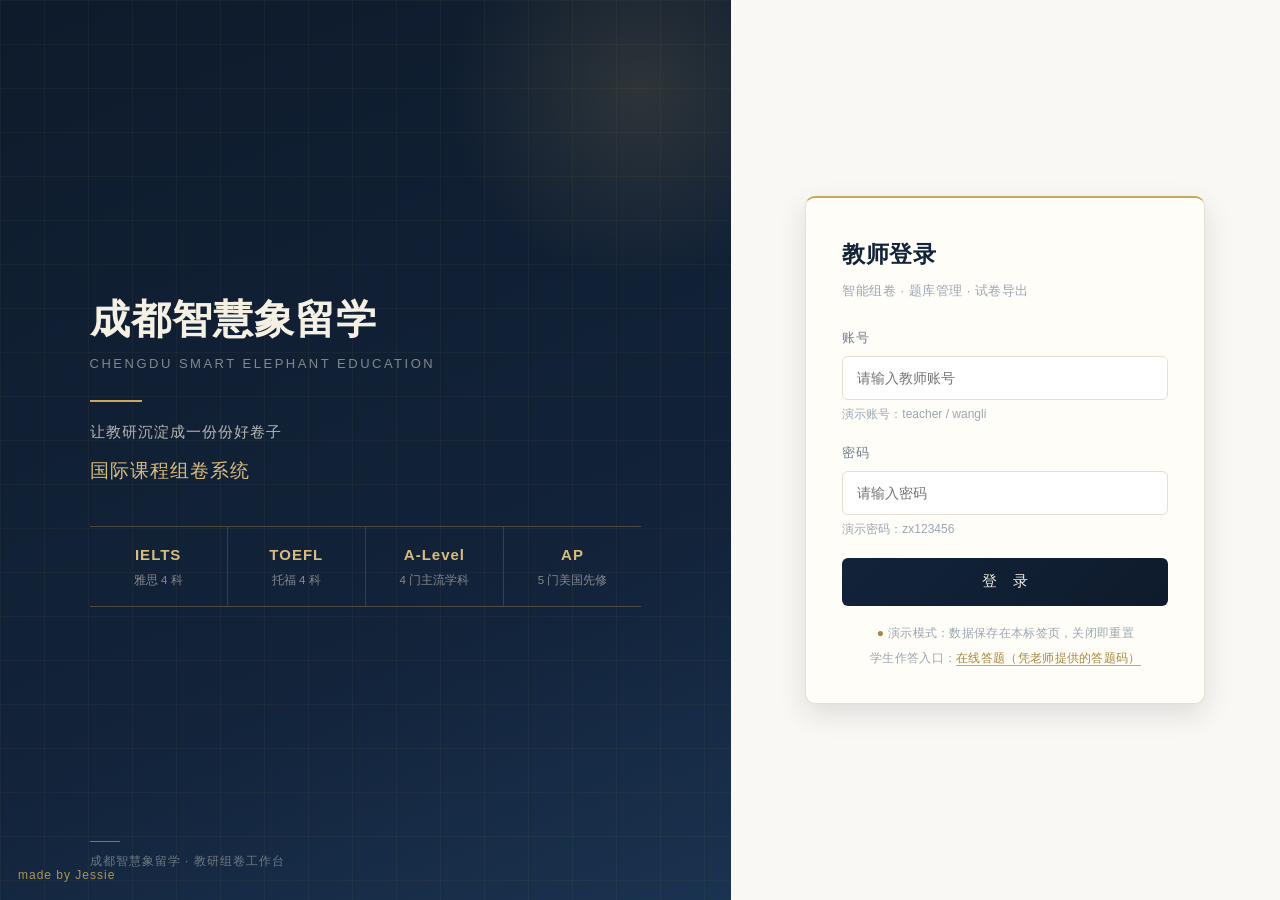
==== admin.html @ e3603fee "Add exam paper archive + topic practice + favorites (Sprint 1-4,6)" ====
<!DOCTYPE html>
<html lang="zh-CN">
<head>
  <meta charset="UTF-8">
  <meta name="viewport" content="width=device-width, initial-scale=1.0">
  <title>教研工作台 · 国际课程组卷系统</title>
  <link rel="stylesheet" href="css/style.css?v=20260928l">
</head>
<body>

  <!-- 顶部栏 -->
  <header class="topbar">
    <div class="brand">
      <span class="brand-mark">
        <svg viewBox="0 0 24 24" fill="none" stroke="currentColor" stroke-width="1.6">
          <path d="M5 4h9l5 5v11a1 1 0 0 1-1 1H5a1 1 0 0 1-1-1V5a1 1 0 0 1 1-1z"/>
          <path d="M14 4v5h5"/><path d="M8.5 13h7M8.5 16.5h5"/>
        </svg>
      </span>
      国际课程组卷系统
      <span class="brand-sub">教研组卷工作台</span>
    </div>
    <div class="spacer"></div>
    <span class="mode-chip" id="mode-chip">…</span>
    <div class="user-chip">
      <span id="user-avatar"></span>
      <span id="user-name">—</span>
      <span class="role-badge" id="user-role">教师</span>
      <button class="user-link" id="btn-password">修改密码</button>
      <button class="user-link" id="btn-logout">退出</button>
    </div>
  </header>

  <main class="page">
    <!-- 页签导航 -->
    <nav class="nav-tabs" id="nav-tabs">
      <button class="nav-tab active" data-tab="builder">
        <svg viewBox="0 0 24 24" fill="none" stroke="currentColor" stroke-width="1.8"><path d="M12 20h9"/><path d="M16.5 3.5a2.1 2.1 0 0 1 3 3L7 19l-4 1 1-4L16.5 3.5z"/></svg>
        组卷台
      </button>
      <button class="nav-tab" data-tab="archive">
        <svg viewBox="0 0 24 24" fill="none" stroke="currentColor" stroke-width="1.8"><path d="M4 5a2 2 0 0 1 2-2h9l5 5v12a2 2 0 0 1-2 2H6a2 2 0 0 1-2-2V5z"/><path d="M14 3v6h6"/><path d="M8 13h8M8 17h5"/></svg>
        真题库
      </button>
      <button class="nav-tab" data-tab="practice">
        <svg viewBox="0 0 24 24" fill="none" stroke="currentColor" stroke-width="1.8"><path d="M12 20l-7-7a4.6 4.6 0 1 1 7-6 4.6 4.6 0 1 1 7 6l-7 7z"/></svg>
        刷题
      </button>
      <button class="nav-tab" data-tab="bank">
        <svg viewBox="0 0 24 24" fill="none" stroke="currentColor" stroke-width="1.8"><path d="M4 19V5a2 2 0 0 1 2-2h13v18H6a2 2 0 0 1-2-2z"/><path d="M19 17H6a2 2 0 0 0-2 2"/><path d="M9 7h6M9 11h6"/></svg>
        题库
      </button>
      <button class="nav-tab" data-tab="papers">
        <svg viewBox="0 0 24 24" fill="none" stroke="currentColor" stroke-width="1.8"><path d="M14 3H6a2 2 0 0 0-2 2v14a2 2 0 0 0 2 2h12a2 2 0 0 0 2-2V9l-6-6z"/><path d="M14 3v6h6"/><path d="M9 13h6M9 17h6"/></svg>
        试卷库
      </button>
      <button class="nav-tab" data-tab="overview">
        <svg viewBox="0 0 24 24" fill="none" stroke="currentColor" stroke-width="1.8"><rect x="3" y="3" width="7" height="9" rx="1"/><rect x="14" y="3" width="7" height="5" rx="1"/><rect x="14" y="12" width="7" height="9" rx="1"/><rect x="3" y="16" width="7" height="5" rx="1"/></svg>
        总览
      </button>
      <button class="nav-tab" data-tab="exams">
        <svg viewBox="0 0 24 24" fill="none" stroke="currentColor" stroke-width="1.8"><path d="M9 4h6v3a3 3 0 0 1-6 0V4z"/><path d="M10 4H7a2 2 0 0 0-2 2v13a2 2 0 0 0 2 2h10a2 2 0 0 0 2-2V6a2 2 0 0 0-2-2h-3"/><path d="M9 12h6M9 16h4"/></svg>
        考试
      </button>
      <button class="nav-tab" data-tab="audit">
        <svg viewBox="0 0 24 24" fill="none" stroke="currentColor" stroke-width="1.8"><circle cx="12" cy="12" r="9"/><path d="M12 7v5l3 3"/></svg>
        审计
      </button>
    </nav>

    <!-- ========== 总览 ========== -->
    <section id="tab-overview" hidden>
      <div class="stat-grid" id="stat-cards"></div>

      <div class="overview-grid" style="margin-top:18px;">
        <div class="card">
          <div class="section-head"><h2>题型分布</h2><span class="sec-note" id="type-dist-note"></span></div>
          <div id="dist-type"></div>
          <div class="section-head" style="margin-top:20px;"><h2>难度分布</h2></div>
          <div id="dist-diff"></div>
        </div>
        <div class="card">
          <div class="section-head"><h2>科目覆盖</h2><span class="sec-note">题量 Top 8</span></div>
          <div id="dist-subject"></div>
        </div>
      </div>

      <div class="card" style="margin-top:18px;">
        <div class="section-head">
          <h2>最近试卷</h2>
          <span class="sec-note">打印 / 编辑请到「试卷库」</span>
        </div>
        <div id="recent-papers"></div>
      </div>

      <div class="overview-grid" style="margin-top:18px;">
        <div class="card">
          <div class="section-head"><h2>近 8 周趋势</h2><span class="sec-note"><span style="color:var(--c-navy-2);">■</span> 录题 <span style="color:var(--c-gold-deep);">■</span> 组卷</span></div>
          <div id="trend-bars"></div>
        </div>
        <div class="card">
          <div class="section-head"><h2>高频使用题目</h2><span class="sec-note">被组卷引用 Top 5</span></div>
          <div id="top-used"></div>
        </div>
      </div>
    </section>

    <!-- ========== 真题库 ========== -->
    <section id="tab-archive" hidden>
      <div class="toolbar">
        <select id="ar-paper"><option value="全部">全部 Paper</option><option value="P1">P1</option><option value="P2">P2</option></select>
        <input type="number" id="ar-year" placeholder="年份" style="height:38px;width:90px;border:1px solid var(--c-border);border-radius:6px;padding:0 10px;">
        <select id="ar-session"><option value="全部">全部考季</option><option value="January">January</option><option value="June">June</option><option value="October">October</option></select>
        <select id="ar-status"><option value="全部状态">全部状态</option><option value="published">已发布</option><option value="draft">草稿</option><option value="disabled">已下架</option></select>
        <button class="btn btn-primary" id="btn-ep-new">＋ 新建真题卷</button>
        <span class="result-count" id="ar-count"></span>
      </div>
      <div class="table-wrap">
        <table class="data">
          <thead><tr><th style="width:150px;">Paper / 卷号</th><th style="width:70px;">年份</th><th style="width:90px;">考季</th><th style="width:70px;">题数</th><th style="width:90px;">资源类型</th><th style="width:86px;">状态</th><th>操作</th></tr></thead>
          <tbody id="ar-tbody"></tbody>
        </table>
      </div>
    </section>

    <!-- ========== 知识点刷题 ========== -->
    <section id="tab-practice" hidden>
      <div class="toolbar">
        <select id="pt-paper"><option value="P1">P1 · Pure Mathematics 1</option><option value="P2">P2 · Pure Mathematics 2</option></select>
        <input type="number" id="pf-year" placeholder="年份" style="height:38px;width:90px;border:1px solid var(--c-border);border-radius:6px;padding:0 10px;">
        <select id="pf-session"><option value="">全部考季</option><option value="January">January</option><option value="June">June</option></select>
        <select id="pf-diff"><option value="">全部难度</option><option value="1">1</option><option value="2">2</option><option value="3">3</option><option value="4">4</option><option value="5">5</option></select>
        <button class="btn btn-ghost" id="pf-fav">♥ 我的收藏</button>
        <span class="result-count" id="practice-count"></span>
      </div>
      <div class="chip-wrap" id="topic-pills" style="margin-bottom:14px;"></div>
      <div id="practice-list"></div>
      <div id="practice-fav-pane" hidden style="margin-top:20px;">
        <div class="section-head"><h2>我的收藏</h2></div>
        <div id="fav-list"></div>
      </div>
    </section>

    <!-- ========== 题库 ========== -->
    <section id="tab-bank" hidden>
      <div class="toolbar">
        <div class="search-box">
          <svg viewBox="0 0 24 24" fill="none" stroke="currentColor" stroke-width="2"><circle cx="11" cy="11" r="7"/><path d="M21 21l-4.3-4.3"/></svg>
          <input type="text" id="q-search" placeholder="搜索题干 / 材料 / 知识点 / 来源">
        </div>
        <select id="q-subject"></select>
        <select id="q-type">
          <option value="全部题型">全部题型</option>
        </select>
        <select id="q-diff">
          <option value="全部难度">全部难度</option>
          <option value="1">1 · 基础</option>
          <option value="2">2 · 较易</option>
          <option value="3">3 · 中等</option>
          <option value="4">4 · 较难</option>
          <option value="5">5 · 挑战</option>
        </select>
        <select id="q-status">
          <option value="全部状态">全部状态</option>
          <option value="启用">启用</option>
          <option value="停用">停用</option>
        </select>
        <span class="result-count" id="q-count"></span>
      </div>

      <div class="toolbar" style="margin-top:-4px;">
        <button class="btn btn-primary" id="btn-add-question">＋ 新增试题</button>
        <button class="btn btn-ghost" id="btn-import">导入 Excel</button>
        <input type="file" id="import-file" accept=".xlsx" hidden>
        <button class="btn btn-ghost" id="btn-template">下载模板</button>
        <button class="btn btn-ghost" id="btn-export">导出题库</button>
        <button class="btn btn-ghost" id="btn-knowledge-mgr">知识点大纲</button>
        <button class="btn btn-ghost" id="btn-trash">回收站 <span class="badge" id="trash-badge" hidden>0</span></button>
      </div>

      <!-- 批量操作浮条 -->
      <div class="batch-bar" id="batch-bar" hidden>
        <span>已选 <b id="batch-count">0</b> 题：</span>
        <button class="btn-mini" data-batch="enable">启用</button>
        <button class="btn-mini" data-batch="disable">停用</button>
        <button class="btn-mini gold" data-batch="star">收藏</button>
        <button class="btn-mini" data-batch="unstar">取消收藏</button>
        <button class="btn-mini danger" data-batch="delete">删除</button>
        <button class="btn-mini" id="btn-batch-cancel">取消选择</button>
      </div>

      <div class="table-wrap">
        <table class="data">
          <thead>
            <tr>
              <th style="width:34px;"><input type="checkbox" id="q-check-all" title="全选本页"></th>
              <th style="width:104px;">科目 / 题型</th>
              <th>题干</th>
              <th style="width:110px;">知识点</th>
              <th style="width:72px;">难度</th>
              <th style="width:56px;">分值</th>
              <th style="width:56px;">用卷</th>
              <th style="width:150px;">操作</th>
            </tr>
          </thead>
          <tbody id="q-tbody"></tbody>
        </table>
      </div>
    </section>

    <!-- ========== 组卷台（双栏工作区） ========== -->
    <section id="tab-builder">
      <div class="ws-toolbar">
        <input type="text" id="ws-name" placeholder="试卷名称 *（如：雅思阅读强化周测）" class="ws-name">
        <input type="text" id="ws-line" placeholder="卷面科目行（可空）" class="ws-line">
        <input type="number" id="ws-duration" placeholder="时长" min="0" class="ws-dur" title="建议总时长（分钟），留空自动汇总">
        <select id="ws-variant" class="ws-var" title="卷型标记">
          <option value="">不标记</option>
          <option value="A卷">A 卷</option>
          <option value="B卷">B 卷</option>
        </select>
        <select id="ws-status" class="ws-var" title="保存状态">
          <option value="草稿">草稿</option>
          <option value="定稿">定稿</option>
        </select>
        <span class="ws-spacer"></span>
        <select id="g-blueprint" class="ws-var" title="组卷蓝图">
          <option value="">选择蓝图…</option>
        </select>
        <button class="btn btn-ghost" id="btn-load-blueprint">载入</button>
        <button class="btn btn-ghost" id="btn-save-blueprint">存为蓝图</button>
      </div>

      <div class="ws-grid">
        <!-- 左：试题池 -->
        <div class="card ws-pool">
          <div class="section-head"><h2>试题池</h2><span class="sec-note" id="pool-target-hint"></span></div>
          <div class="toolbar" style="margin-bottom:10px;">
            <div class="search-box" style="max-width:150px;min-width:120px;">
              <svg viewBox="0 0 24 24" fill="none" stroke="currentColor" stroke-width="2"><circle cx="11" cy="11" r="7"/><path d="M21 21l-4.3-4.3"/></svg>
              <input type="text" id="pool-search" placeholder="搜索题干/知识点">
            </div>
            <select id="pool-subject"></select>
            <select id="pool-type"><option value="全部题型">全部题型</option></select>
            <select id="pool-diff">
              <option value="全部难度">难度</option>
              <option value="1">1</option><option value="2">2</option><option value="3">3</option>
              <option value="4">4</option><option value="5">5</option>
            </select>
          </div>
          <div class="pool-list" id="pool-list"></div>
        </div>

        <!-- 右：试卷实体 -->
        <div class="card ws-paper">
          <div class="section-head"><h2>试卷</h2><span class="sec-note" id="ws-sum">0 题 · 0 分</span></div>
          <div id="ws-stats"></div>
          <div id="ws-sections"></div>
          <div class="ws-actions">
            <button class="btn btn-ghost" id="btn-ws-add-section">＋ 添加大题</button>
            <button class="btn btn-ghost" id="btn-ws-genconfig">按配置生成</button>
            <button class="btn btn-ghost" id="btn-ws-clear">清空</button>
            <span class="ws-spacer"></span>
            <button class="btn btn-accent" id="btn-ws-save">保存试卷</button>
            <button class="btn btn-primary" id="btn-ws-print">保存并打印</button>
          </div>
        </div>
      </div>
    </section>

    <!-- ========== 试卷库 ========== -->
    <section id="tab-papers" hidden>
      <div class="toolbar">
        <button class="btn btn-primary" id="btn-goto-builder">去组卷台新建试卷</button>
        <span class="result-count" id="p-count"></span>
      </div>
      <div class="paper-grid" id="paper-grid"></div>
    </section>

    <!-- ========== 考试 ========== -->
    <section id="tab-exams" hidden></section>

    <!-- ========== 审计 ========== -->
    <section id="tab-audit" hidden>
      <div class="toolbar">
        <select id="audit-action">
          <option value="全部">全部动作</option>
        </select>
        <span class="result-count" id="audit-count"></span>
      </div>
      <div class="table-wrap">
        <table class="data">
          <thead>
            <tr><th style="width:150px;">时间</th><th style="width:100px;">操作人</th><th style="width:110px;">动作</th><th style="width:170px;">对象</th><th>详情</th></tr>
          </thead>
          <tbody id="audit-tbody"></tbody>
        </table>
      </div>

      <div class="card" style="margin-top:22px;">
        <div class="section-head"><h2>数据管理</h2><span class="sec-note">备份 = 全库 JSON 导出；恢复 = 从备份文件覆盖现有数据（账号不受影响）</span></div>
        <div class="toolbar" style="margin-bottom:0;">
          <button class="btn btn-primary" id="btn-backup">导出备份</button>
          <button class="btn btn-danger" id="btn-restore">从备份恢复</button>
          <input type="file" id="restore-file" accept=".json" hidden>
          <span class="result-count" id="restore-note">恢复会覆盖当前题目/试卷/考试/名单/蓝图，请先导出备份</span>
        </div>
      </div>
    </section>
  </main>

  <footer class="site-footer">成都智慧象留学 · 国际课程组卷系统（端口 8687）</footer>

  <!-- 新增/编辑试题弹窗 -->
  <div class="modal-mask" id="modal-question">
    <div class="modal">
      <div class="modal-head">
        <div>
          <div class="m-title" id="qm-title">新增试题</div>
          <div class="m-sub">选择题需填选项与字母答案；判断题答案为「对/错」</div>
        </div>
        <button class="modal-close" data-close="modal-question">✕</button>
      </div>
      <div class="modal-body">
        <div class="form-grid">
          <div class="form-item">
            <label>科目 <span class="req">*</span></label>
            <select id="e-subject"></select>
          </div>
          <div class="form-item">
            <label>题型 <span class="req">*</span></label>
            <select id="e-qtype"></select>
          </div>
          <div class="form-item full" id="e-new-subject-wrap" hidden>
            <label>新科目名称</label>
            <input type="text" id="e-new-subject" placeholder="如：IGCSE 数学（保存后自动进入科目库）">
          </div>
          <div class="form-item">
            <label>难度</label>
            <select id="e-difficulty">
              <option value="1">1 · 基础</option>
              <option value="2">2 · 较易</option>
              <option value="3" selected>3 · 中等</option>
              <option value="4">4 · 较难</option>
              <option value="5">5 · 挑战</option>
            </select>
          </div>
          <div class="form-item full">
            <label>知识点（从大纲选择或直接输入，顿号分隔）</label>
            <div style="display:flex;gap:8px;align-items:center;">
              <input type="text" id="e-tags" list="tag-list-2" placeholder="如：同义替换、长难句" style="flex:1;">
              <button type="button" class="btn btn-ghost" id="btn-e-knowledge" style="height:38px;flex:none;">从大纲选择</button>
            </div>
            <datalist id="tag-list-2"></datalist>
            <div id="e-knowledge-picker" hidden></div>
          </div>
          <div class="form-item full">
            <label>材料 / 文章 / 听力原文（可空）</label>
            <textarea id="e-passage" placeholder="阅读文章、听力原文、题干背景等"></textarea>
          </div>
          <div class="form-item full">
            <label>题干 <span class="req">*</span></label>
            <textarea id="e-stem" class="tall" placeholder="题目要求与问题本身"></textarea>
            <div class="dup-warning" id="e-dup-warning" hidden></div>
          </div>
          <div class="form-item full" id="e-options-wrap">
            <label>选项（每行一个，无需写 A./B. 前缀）</label>
            <textarea id="e-options" placeholder="选项内容直接换行即可，打印时自动标 A B C D"></textarea>
          </div>
          <div class="form-item" id="e-answer-choice-wrap">
            <label>答案 <span class="req">*</span></label>
            <input type="text" id="e-answer-choice" placeholder="单选填 A；多选填 A,C">
          </div>
          <div class="form-item" id="e-answer-judge-wrap" hidden>
            <label>答案 <span class="req">*</span></label>
            <select id="e-answer-judge"><option value="对">对（TRUE）</option><option value="错">错（FALSE）</option></select>
          </div>
          <div class="form-item full" id="e-answer-text-wrap">
            <label>参考答案 / 评分要点 <span class="req">*</span></label>
            <textarea id="e-answer-text" placeholder="填空/简答/写作/口语题填参考答案或评分要点"></textarea>
          </div>
          <div class="form-item full">
            <label>解析（可空，打印教师卷时随答案展示）</label>
            <textarea id="e-explanation"></textarea>
          </div>
          <div class="form-item">
            <label>来源</label>
            <input type="text" id="e-source" placeholder="如：剑桥雅思 19 / OG / 自编">
          </div>
          <div class="form-item">
            <label>建议分值</label>
            <input type="number" id="e-score" min="0" step="0.5" placeholder="如 3">
          </div>
          <div class="form-item">
            <label>建议用时（分钟）</label>
            <input type="number" id="e-duration" min="0" placeholder="如 4">
          </div>
          <div class="form-item">
            <label>状态</label>
            <select id="e-status"><option value="启用">启用</option><option value="停用">停用（组卷时不抽取）</option></select>
          </div>
          <div class="form-item full">
            <label>可见范围</label>
            <select id="e-public">
              <option value="1">共享题（全体教师可用）</option>
              <option value="0">私有题（仅自己与总监可见）</option>
            </select>
          </div>
          <div class="form-item full">
            <label>听力音频（mp3/wav/m4a ≤20MB，在线答题时学生可播放）</label>
            <div style="display:flex;gap:12px;align-items:center;flex-wrap:wrap;">
              <input type="file" id="e-audio-file" accept=".mp3,.wav,.m4a,.ogg,.aac,.webm" hidden>
              <button type="button" class="btn btn-ghost" id="btn-e-audio">上传音频</button>
              <button type="button" class="btn btn-ghost" id="btn-e-audio-remove" hidden>移除</button>
              <span class="f-hint" id="e-audio-name"></span>
            </div>
            <div id="e-audio-preview" hidden style="margin-top:8px;"></div>
          </div>
          <div class="form-item full">
            <label>题目配图（数理化几何图等，png/jpg/gif/webp ≤5MB）</label>
            <div style="display:flex;gap:12px;align-items:center;flex-wrap:wrap;">
              <input type="file" id="e-image-file" accept=".png,.jpg,.jpeg,.gif,.webp" hidden>
              <button type="button" class="btn btn-ghost" id="btn-e-image">上传配图</button>
              <button type="button" class="btn btn-ghost" id="btn-e-image-remove" hidden>移除</button>
              <span class="f-hint" id="e-image-name"></span>
              <img id="e-image-preview" class="q-img-preview" hidden alt="">
            </div>
          </div>
        </div>
        <div class="form-actions">
          <button class="btn btn-ghost" data-close="modal-question">取消</button>
          <button class="btn btn-primary" id="btn-save-question">保存试题</button>
        </div>
      </div>
    </div>
  </div>

  <!-- 按配置生成弹窗 -->
  <div class="modal-mask" id="modal-genconfig">
    <div class="modal">
      <div class="modal-head">
        <div>
          <div class="m-title">按配置生成到试卷</div>
          <div class="m-sub">快速模式按题库题型分布自动配卷；精确模式自定题型与难度</div>
        </div>
        <button class="modal-close" data-close="modal-genconfig">✕</button>
      </div>
      <div class="modal-body">
        <div class="form-item">
          <label>出题范围科目（不选则全库）</label>
          <div class="chip-wrap" id="g-subjects"></div>
        </div>
        <div class="section-head" style="margin-top:14px;"><h2>快速模式</h2><span class="sec-note">按题库题型分布配比，分值凑 100</span></div>
        <div class="toolbar" style="margin-bottom:0;">
          <input type="number" id="g-quick-count" min="3" max="100" value="20" style="width:76px;height:36px;border:1px solid var(--c-border);border-radius:6px;text-align:center;font-family:var(--f-num);">
          <span style="font-size:13px;color:var(--c-text-sub);">题</span>
          <button class="btn btn-accent" id="btn-quick-gen">一键生成到试卷</button>
        </div>
        <div class="section-head" style="margin-top:14px;"><h2>精确模式</h2><span class="sec-note">题型 × 数量 × 分值 + 难度分布</span></div>
        <div id="g-type-rows"></div>
        <button class="btn btn-ghost" id="btn-add-type-row" type="button">＋ 添加题型</button>
        <div class="dist-inputs" style="margin-top:12px;">
          <div class="form-item"><label>基础（难度 1–2）%</label><input type="number" id="g-basic" value="30" min="0" max="100"></div>
          <div class="form-item"><label>强化（难度 3）%</label><input type="number" id="g-boost" value="50" min="0" max="100"></div>
          <div class="form-item"><label>冲刺（难度 4–5）%</label><input type="number" id="g-sprint" value="20" min="0" max="100"></div>
        </div>
        <div class="dist-preview" id="g-dist-preview"></div>
        <div class="form-item" style="margin-top:10px;">
          <label>知识点（可选，顿号分隔，仅抽命中题）</label>
          <input type="text" id="g-tags" list="tag-list" placeholder="如：同义替换、定积分">
          <datalist id="tag-list"></datalist>
        </div>
        <div class="gen-note" id="gc-note"></div>
        <div class="form-actions">
          <button class="btn btn-primary" id="btn-generate">按精确配置生成</button>
        </div>
      </div>
    </div>
  </div>

  <!-- 换题候选弹窗 -->
  <div class="modal-mask" id="modal-replace">
    <div class="modal">
      <div class="modal-head">
        <div>
          <div class="m-title">换题</div>
          <div class="m-sub" id="rp-sub">同科目同题型候选（按难度就近排序），点击替换</div>
        </div>
        <button class="modal-close" data-close="modal-replace">✕</button>
      </div>
      <div class="modal-body">
        <div id="rp-list" style="max-height:60vh;overflow-y:auto;"></div>
      </div>
    </div>
  </div>

  <!-- 题目全貌预览弹窗 -->
  <div class="modal-mask" id="modal-view">
    <div class="modal">
      <div class="modal-head">
        <div>
          <div class="m-title">题目全貌</div>
          <div class="m-sub">含材料、选项、答案与解析；公式已渲染</div>
        </div>
        <button class="modal-close" data-close="modal-view">✕</button>
      </div>
      <div class="modal-body">
        <div id="view-body" style="max-height:60vh;overflow-y:auto;"></div>
        <div class="form-actions">
          <button class="btn btn-ghost" data-close="modal-view">关闭</button>
          <button class="btn btn-primary" id="btn-view-add">加入试卷</button>
        </div>
      </div>
    </div>
  </div>

  <!-- 修改密码弹窗 -->
  <div class="modal-mask" id="modal-password">
    <div class="modal modal-sm">
      <div class="modal-head">
        <div class="m-title">修改密码</div>
        <button class="modal-close" data-close="modal-password">✕</button>
      </div>
      <div class="modal-body">
        <div class="form-item"><label>原密码</label><input type="password" id="pw-old"></div>
        <div class="form-item" style="margin-top:12px;"><label>新密码（至少 6 位）</label><input type="password" id="pw-new"></div>
        <div class="form-actions">
          <button class="btn btn-ghost" data-close="modal-password">取消</button>
          <button class="btn btn-primary" id="btn-save-password">保存</button>
        </div>
      </div>
    </div>
  </div>

  <!-- 回收站弹窗 -->
  <div class="modal-mask" id="modal-trash">
    <div class="modal">
      <div class="modal-head">
        <div>
          <div class="m-title">回收站</div>
          <div class="m-sub">已删除题目保留在此，可恢复或彻底删除</div>
        </div>
        <button class="modal-close" data-close="modal-trash">✕</button>
      </div>
      <div class="modal-body">
        <div class="toolbar" style="margin-bottom:12px;">
          <button class="btn btn-danger" id="btn-empty-trash">清空回收站</button>
          <span class="result-count" id="trash-count"></span>
        </div>
        <div id="trash-list" style="max-height:56vh;overflow-y:auto;"></div>
      </div>
    </div>
  </div>

  <!-- 真题卷弹窗 -->
  <div class="modal-mask" id="modal-exampaper">
    <div class="modal">
      <div class="modal-head">
        <div>
          <div class="m-title" id="ep-title">新建真题卷</div>
          <div class="m-sub">Pearson Edexcel IAL Mathematics · QP = Question Paper，MS = Mark Scheme</div>
        </div>
        <button class="modal-close" data-close="modal-exampaper">✕</button>
      </div>
      <div class="modal-body">
        <input type="hidden" id="ep-id">
        <div class="form-grid three">
          <div class="form-item">
            <label>Paper <span class="req">*</span></label>
            <select id="ep-paper"><option value="P1">P1 · Pure Mathematics 1</option><option value="P2">P2 · Pure Mathematics 2</option></select>
          </div>
          <div class="form-item">
            <label>年份 <span class="req">*</span></label>
            <input type="number" id="ep-year" min="2000" max="2030">
          </div>
          <div class="form-item">
            <label>考季</label>
            <select id="ep-session"><option value="January">January</option><option value="June">June</option><option value="October">October</option><option value="November">November</option></select>
          </div>
          <div class="form-item">
            <label>卷号（Paper Code）</label>
            <input type="text" id="ep-code" placeholder="如 WMA11/01">
          </div>
          <div class="form-item">
            <label>状态</label>
            <select id="ep-status"><option value="published">已发布</option><option value="draft">草稿</option><option value="disabled">已下架</option></select>
          </div>
        </div>
        <div class="form-grid" style="margin-top:14px;">
          <div class="form-item">
            <label>Question Paper PDF</label>
            <input type="hidden" id="ep-qp-url">
            <div style="display:flex;gap:8px;align-items:center;">
              <input type="file" id="ep-qp-file" accept=".pdf" hidden>
              <button type="button" class="btn btn-ghost" id="btn-ep-qp">上传 QP</button>
              <span class="f-hint" id="ep-qp-name"></span>
            </div>
          </div>
          <div class="form-item">
            <label>Mark Scheme PDF</label>
            <input type="hidden" id="ep-ms-url">
            <div style="display:flex;gap:8px;align-items:center;">
              <input type="file" id="ep-ms-file" accept=".pdf" hidden>
              <button type="button" class="btn btn-ghost" id="btn-ep-ms">上传 MS</button>
              <span class="f-hint" id="ep-ms-name"></span>
            </div>
          </div>
        </div>
        <div class="form-actions">
          <button class="btn btn-ghost" data-close="modal-exampaper">取消</button>
          <button class="btn btn-primary" id="btn-ep-save">保存真题卷</button>
        </div>
      </div>
    </div>
  </div>

  <!-- 题目详情弹窗（刷题） -->
  <div class="modal-mask" id="modal-qd">
    <div class="modal">
      <div class="modal-head">
        <div>
          <div class="m-title">题目详情</div>
          <div class="m-sub">Mark Scheme 可展开/收起；可收藏或加入组卷台</div>
        </div>
        <button class="modal-close" data-close="modal-qd">✕</button>
      </div>
      <div class="modal-body">
        <div id="qd-body" style="max-height:46vh;overflow-y:auto;"></div>
        <div class="form-actions" style="justify-content:flex-start;">
          <button class="btn btn-ghost" id="qd-toggle-ms">查看 Mark Scheme</button>
          <button class="btn-mini star-btn" id="qd-fav">♡ 收藏</button>
          <button class="btn btn-primary" id="qd-add">加入组卷台试卷</button>
        </div>
        <div id="qd-ms" hidden style="margin-top:14px;border-top:1px dashed var(--c-border);padding-top:12px;"></div>
      </div>
    </div>
  </div>

  <!-- 知识点大纲管理弹窗 -->
  <div class="modal-mask" id="modal-knowledge">
    <div class="modal">
      <div class="modal-head">
        <div>
          <div class="m-title">知识点大纲</div>
          <div class="m-sub">按科目维护两级知识点树，录题与组卷时点选使用</div>
        </div>
        <button class="modal-close" data-close="modal-knowledge">✕</button>
      </div>
      <div class="modal-body">
        <div class="toolbar" style="margin-bottom:12px;">
          <select id="kn-subject"></select>
          <input type="text" id="kn-name" placeholder="新知识点名称" style="height:38px;border:1px solid var(--c-border);border-radius:6px;padding:0 12px;flex:1;min-width:140px;">
          <button class="btn btn-primary" id="btn-kn-add-parent">添加一级</button>
        </div>
        <div id="kn-tree" style="max-height:52vh;overflow-y:auto;"></div>
      </div>
    </div>
  </div>

  <!-- 蓝图命名弹窗 -->
  <div class="modal-mask" id="modal-blueprint">
    <div class="modal modal-sm">
      <div class="modal-head">
        <div class="m-title">保存为组卷蓝图</div>
        <button class="modal-close" data-close="modal-blueprint">✕</button>
      </div>
      <div class="modal-body">
        <div class="form-item">
          <label>蓝图名称 <span class="req">*</span></label>
          <input type="text" id="bp-name" placeholder="如：雅思阅读强化周测蓝图">
          <span class="f-hint">保存当前题型配置、难度分布与范围科目；载入后一键复用</span>
        </div>
        <div class="form-actions">
          <button class="btn btn-ghost" data-close="modal-blueprint">取消</button>
          <button class="btn btn-primary" id="btn-save-blueprint-ok">保存蓝图</button>
        </div>
      </div>
    </div>
  </div>

  <!-- 新建考试弹窗 -->
  <div class="modal-mask" id="modal-exam">
    <div class="modal">
      <div class="modal-head">
        <div>
          <div class="m-title">创建考试</div>
          <div class="m-sub">关联一套试卷，勾选考生；考后在「录分」中按题登记成绩</div>
        </div>
        <button class="modal-close" data-close="modal-exam">✕</button>
      </div>
      <div class="modal-body">
        <div class="form-grid three">
          <div class="form-item">
            <label>考试名称 <span class="req">*</span></label>
            <input type="text" id="x-name" placeholder="如：雅思阅读周测（10 月第 1 周）">
          </div>
          <div class="form-item">
            <label>关联试卷 <span class="req">*</span></label>
            <select id="x-paper"></select>
          </div>
          <div class="form-item">
            <label>考试日期</label>
            <input type="date" id="x-date">
          </div>
          <div class="form-item full">
            <label>备注</label>
            <input type="text" id="x-remark">
          </div>
          <div class="form-item full">
            <label style="display:flex;align-items:center;gap:8px;cursor:pointer;">
              <input type="checkbox" id="x-online" style="width:16px;height:16px;">
              开启学生在线作答（生成 6 位答题码，学生在登录页「在线答题」入口作答，客观题自动判分）
            </label>
          </div>
        </div>
        <div class="section-head"><h2>考生名单</h2><span class="sec-note">勾选花名册，或在下方批量粘贴</span></div>
        <div id="x-roster" style="max-height:30vh;overflow-y:auto;border:1px solid var(--c-border);border-radius:6px;padding:10px 14px;background:#fff;"></div>
        <div class="form-item" style="margin-top:12px;">
          <label>批量添加考生（每行：姓名，班级；同时加入花名册）</label>
          <textarea id="x-paste" placeholder="张三，国际小班A&#10;李四，国际小班A"></textarea>
        </div>
        <div class="form-actions">
          <button class="btn btn-ghost" data-close="modal-exam">取消</button>
          <button class="btn btn-primary" id="btn-create-exam">创建考试</button>
        </div>
      </div>
    </div>
  </div>

  <script src="js/common.js?v=20260928l"></script>
  <script src="js/mock-data.js?v=20260928l"></script>
  <script src="js/api.js?v=20260928l"></script>
  <script src="js/admin.js?v=20260928l"></script>
  <script src="js/builder.js?v=20260928l"></script>
  <script src="js/exams.js?v=20260928l"></script>
  <script src="js/archive.js?v=20260928l"></script>
</body>
</html>
---- css/style.css ----
/* =========================================================
 * 成都智慧象留学 · 国际课程组卷系统 - 全站样式
 * 与学生进度追踪系统同一套视觉规范（藏蓝 #0E1B2C / 香槟金 #C9A85C）
 * 字体：标题等线 DengXian，数字 Segoe UI，字距 ≤1px
 * ========================================================= */

:root {
  --c-navy: #0E1B2C;
  --c-navy-2: #12233A;
  --c-navy-3: #3E5C76;
  --c-gold: #C9A85C;
  --c-gold-light: #D8BC7E;
  --c-gold-deep: #A9853B;
  --c-gold-soft: #F3EAD5;
  --c-bg: #FAF8F4;
  --c-card: #FFFDF8;
  --c-border: #E5DFD2;
  --c-text: #2E3A48;
  --c-text-sub: #6E7B88;
  --c-text-light: #9AA6B2;
  --c-danger: #B04A3E;
  --c-danger-soft: #F6E8E5;
  --c-done: #4A7A5E;
  --c-done-soft: #E7EFE7;
  --radius: 10px;
  --shadow: 0 2px 12px rgba(14, 27, 44, 0.06);
  --shadow-hover: 0 10px 28px rgba(14, 27, 44, 0.12);
  --f-serif: "DengXian", "DengXian Light", "Microsoft YaHei", "PingFang SC", sans-serif;
  --f-num: "Segoe UI", "Helvetica Neue", Arial, sans-serif;
}

* { margin: 0; padding: 0; box-sizing: border-box; }
html, body { height: 100%; }
body {
  font-family: "DengXian", "Microsoft YaHei", "PingFang SC", "Hiragino Sans GB", sans-serif;
  background: var(--c-bg);
  color: var(--c-text);
  font-size: 15px;
  line-height: 1.65;
  -webkit-font-smoothing: antialiased;
}
a { color: inherit; text-decoration: none; }
ul, ol { list-style: none; }
button { font-family: inherit; cursor: pointer; }
input, select, textarea { font-family: inherit; font-size: 14px; color: var(--c-text); }

/* ================= 顶部导航 ================= */
.topbar {
  background: var(--c-navy);
  color: #F5F0E4;
  height: 62px;
  display: flex;
  align-items: center;
  padding: 0 30px;
  gap: 14px;
  position: sticky;
  top: 0;
  z-index: 50;
  border-bottom: 1px solid rgba(201, 168, 92, 0.35);
}
.topbar .brand {
  display: flex;
  align-items: center;
  gap: 11px;
  font-family: var(--f-serif);
  font-size: 18px;
  font-weight: 600;
  letter-spacing: 0.5px;
  white-space: nowrap;
  color: #F5F0E4;
}
.topbar .brand-mark {
  width: 32px; height: 32px;
  border: 1px solid var(--c-gold);
  border-radius: 6px;
  display: inline-flex; align-items: center; justify-content: center;
  color: var(--c-gold-light);
  flex: none;
}
.topbar .brand-mark svg { width: 18px; height: 18px; }
.topbar .brand-sub {
  font-size: 12px;
  font-weight: 400;
  color: rgba(245, 240, 228, 0.55);
  letter-spacing: 0.3px;
  border-left: 1px solid rgba(201, 168, 92, 0.4);
  padding-left: 12px;
}
.topbar .spacer { flex: 1; }
.topbar .mode-chip {
  font-size: 12px;
  color: rgba(245, 240, 228, 0.65);
  border: 1px dashed rgba(201, 168, 92, 0.5);
  border-radius: 4px;
  padding: 2px 10px;
  letter-spacing: 0.3px;
  white-space: nowrap;
}
.topbar .user-chip {
  display: flex;
  align-items: center;
  gap: 10px;
  font-size: 13px;
  color: rgba(245, 240, 228, 0.9);
  white-space: nowrap;
}
.topbar .user-chip .avatar { width: 30px; height: 30px; font-size: 13px; }
.topbar .role-badge {
  font-size: 12px;
  color: var(--c-gold-light);
  border: 1px solid rgba(201, 168, 92, 0.55);
  border-radius: 3px;
  padding: 1px 8px;
  letter-spacing: 0.3px;
}
.topbar .user-link {
  font-size: 13px;
  color: rgba(245, 240, 228, 0.8);
  padding: 5px 13px;
  border: 1px solid rgba(245, 240, 228, 0.28);
  border-radius: 4px;
  transition: border-color 0.2s, color 0.2s;
  white-space: nowrap;
  letter-spacing: 0.3px;
  background: transparent;
}
.topbar .user-link:hover { border-color: var(--c-gold); color: var(--c-gold-light); }

/* ================= 页签导航 ================= */
.nav-tabs {
  display: flex;
  gap: 6px;
  background: var(--c-card);
  border: 1px solid var(--c-border);
  border-radius: var(--radius);
  box-shadow: var(--shadow);
  padding: 6px;
  margin-bottom: 24px;
  position: sticky;
  top: 74px;
  z-index: 40;
}
.nav-tab {
  flex: 1;
  height: 40px;
  border: none;
  background: transparent;
  border-radius: 6px;
  font-size: 14px;
  letter-spacing: 0.5px;
  color: var(--c-text-sub);
  display: inline-flex;
  align-items: center;
  justify-content: center;
  gap: 7px;
  transition: all 0.2s;
  position: relative;
}
.nav-tab svg { width: 16px; height: 16px; opacity: 0.75; }
.nav-tab:hover { color: var(--c-gold-deep); background: var(--c-bg); }
.nav-tab.active {
  background: var(--c-navy-2);
  color: #F5F0E4;
  font-weight: 500;
}
.nav-tab.active svg { opacity: 1; }
.nav-tab .badge {
  min-width: 18px;
  height: 18px;
  border-radius: 999px;
  background: var(--c-gold);
  color: #fff;
  font-size: 11px;
  font-family: var(--f-num);
  display: inline-flex;
  align-items: center;
  justify-content: center;
  padding: 0 5px;
}

/* ================= 布局 ================= */
.page { max-width: 1200px; margin: 0 auto; padding: 24px 24px 20px; }
.site-footer {
  text-align: center;
  font-size: 12px;
  color: var(--c-text-light);
  letter-spacing: 0.3px;
  padding: 26px 0 34px;
}
.site-footer::before {
  content: "";
  display: block;
  width: 56px;
  height: 1px;
  background: var(--c-gold);
  opacity: 0.55;
  margin: 0 auto 14px;
}

.section-head {
  display: flex;
  align-items: baseline;
  justify-content: space-between;
  gap: 12px;
  margin: 26px 0 16px;
}
.section-head:first-child { margin-top: 0; }
.section-head h2 {
  font-family: var(--f-serif);
  font-size: 19px;
  font-weight: 600;
  color: var(--c-navy-2);
  letter-spacing: 0.5px;
}
.section-head h2::before {
  content: "";
  display: inline-block;
  width: 4px; height: 15px;
  background: var(--c-gold);
  margin-right: 10px;
  vertical-align: -1px;
}
.section-head .sec-note { font-size: 12px; color: var(--c-text-light); letter-spacing: 0.5px; }

/* ================= 卡片与统计 ================= */
.card {
  background: var(--c-card);
  border-radius: var(--radius);
  box-shadow: var(--shadow);
  border: 1px solid var(--c-border);
  padding: 22px 24px;
}
.stat-grid {
  display: grid;
  grid-template-columns: repeat(4, 1fr);
  gap: 18px;
}
.stat-card {
  background: var(--c-card);
  border-radius: var(--radius);
  box-shadow: var(--shadow);
  border: 1px solid var(--c-border);
  border-top: 2px solid var(--c-gold);
  padding: 20px 22px;
  display: flex;
  align-items: center;
  gap: 16px;
  transition: transform 0.2s, box-shadow 0.2s;
}
.stat-card:hover { transform: translateY(-2px); box-shadow: var(--shadow-hover); }
.stat-icon {
  width: 48px; height: 48px;
  border-radius: 50%;
  border: 1px solid var(--c-border);
  background: var(--c-bg);
  color: var(--c-gold-deep);
  display: flex; align-items: center; justify-content: center;
  flex: none;
}
.stat-icon svg { width: 22px; height: 22px; }
.stat-icon.navy { color: var(--c-navy-2); }
.stat-meta .stat-value {
  font-family: var(--f-num);
  font-size: 28px;
  font-weight: 700;
  color: var(--c-navy-2);
  line-height: 1.2;
}
.stat-meta .stat-value .unit {
  font-size: 13px; font-weight: 400;
  color: var(--c-text-sub);
  margin-left: 3px;
  font-family: "Microsoft YaHei", sans-serif;
}
.stat-meta .stat-label { font-size: 13px; color: var(--c-text-sub); margin-top: 2px; letter-spacing: 0.3px; }

.overview-grid {
  display: grid;
  grid-template-columns: 1fr 1fr;
  gap: 18px;
  align-items: start;
}

/* 分布条 */
.dist-row { display: flex; align-items: center; gap: 12px; margin-bottom: 10px; }
.dist-row .dist-label { width: 76px; font-size: 13px; color: var(--c-text-sub); white-space: nowrap; }
.dist-row .dist-track { flex: 1; height: 8px; background: #EFEAE0; border-radius: 999px; overflow: hidden; }
.dist-row .dist-fill { height: 100%; border-radius: 999px; background: linear-gradient(90deg, var(--c-navy-2), var(--c-navy-3)); transition: width 0.6s ease; }
.dist-row.gold .dist-fill { background: linear-gradient(90deg, var(--c-gold), var(--c-gold-light)); }
.dist-row .dist-num { width: 34px; text-align: right; font-family: var(--f-num); font-size: 13px; color: var(--c-navy-2); font-weight: 600; }

/* 最近试卷列表 */
.paper-brief {
  display: flex;
  align-items: center;
  gap: 12px;
  padding: 12px 4px;
  border-bottom: 1px dashed var(--c-border);
}
.paper-brief:last-child { border-bottom: none; }
.paper-brief .pb-main { flex: 1; min-width: 0; }
.paper-brief .pb-name {
  font-family: var(--f-serif);
  font-size: 15px;
  font-weight: 600;
  color: var(--c-navy-2);
  white-space: nowrap; overflow: hidden; text-overflow: ellipsis;
}
.paper-brief .pb-meta { font-size: 12px; color: var(--c-text-light); margin-top: 1px; }
.paper-brief .pb-meta b { color: var(--c-gold-deep); font-family: var(--f-num); font-weight: 600; }

/* ================= 筛选工具栏 ================= */
.toolbar {
  display: flex;
  flex-wrap: wrap;
  gap: 12px;
  align-items: center;
  margin-bottom: 18px;
}
.search-box { position: relative; flex: 1; min-width: 200px; max-width: 320px; }
.search-box svg {
  position: absolute; left: 13px; top: 50%;
  transform: translateY(-50%);
  width: 16px; height: 16px;
  color: var(--c-text-light);
  pointer-events: none;
}
.search-box input {
  width: 100%;
  height: 38px;
  border: 1px solid var(--c-border);
  border-radius: 6px;
  padding: 0 12px 0 38px;
  background: #fff;
  outline: none;
  transition: border-color 0.2s, box-shadow 0.2s;
}
.search-box input:focus { border-color: var(--c-navy-2); box-shadow: 0 0 0 3px rgba(18, 35, 58, 0.08); }
.toolbar select {
  height: 38px;
  border: 1px solid var(--c-border);
  border-radius: 6px;
  background: #fff;
  padding: 0 10px;
  outline: none;
  min-width: 96px;
}
.toolbar select:focus { border-color: var(--c-navy-2); }
.toolbar .result-count { font-size: 13px; color: var(--c-text-light); margin-left: auto; white-space: nowrap; }

/* ================= 表格 ================= */
.table-wrap {
  background: var(--c-card);
  border-radius: var(--radius);
  border: 1px solid var(--c-border);
  box-shadow: var(--shadow);
  overflow-x: auto;
}
table.data {
  width: 100%;
  border-collapse: collapse;
  font-size: 13.5px;
}
table.data th {
  text-align: left;
  font-weight: 600;
  font-size: 12.5px;
  color: var(--c-text-sub);
  letter-spacing: 0.5px;
  background: #F6F2E9;
  padding: 11px 14px;
  border-bottom: 1px solid var(--c-border);
  white-space: nowrap;
}
table.data td {
  padding: 12px 14px;
  border-bottom: 1px solid #F0EBE0;
  vertical-align: top;
}
table.data tr:last-child td { border-bottom: none; }
table.data tbody tr { transition: background 0.15s; }
table.data tbody tr:hover { background: #FBF8F1; }
td.cell-stem { max-width: 380px; }
.stem-snip {
  display: -webkit-box;
  -webkit-line-clamp: 2;
  -webkit-box-orient: vertical;
  overflow: hidden;
  color: var(--c-text);
  line-height: 1.55;
}
.cell-sub { font-size: 12px; color: var(--c-text-light); margin-top: 2px; }
.row-actions { display: flex; gap: 6px; flex-wrap: wrap; white-space: nowrap; }

/* ================= 标签 ================= */
.tag {
  display: inline-block;
  font-size: 12px;
  padding: 2px 10px;
  border-radius: 3px;
  white-space: nowrap;
  letter-spacing: 0.5px;
}
.tag-subject { background: var(--c-gold-soft); color: var(--c-gold-deep); }
.tag-type { background: #ECEFF3; color: var(--c-navy-2); }
.tag-d1, .tag-d2 { background: #E7EFE7; color: var(--c-done); }
.tag-d3 { background: var(--c-gold-soft); color: var(--c-gold-deep); }
.tag-d4, .tag-d5 { background: var(--c-navy-2); color: var(--c-gold-light); }
.tag-ok { background: var(--c-done-soft); color: var(--c-done); }
.tag-off { background: #F0F0F0; color: var(--c-text-light); }
.tag-draft { background: var(--c-gold-soft); color: var(--c-gold-deep); }
.tag-final { background: var(--c-done-soft); color: var(--c-done); }

/* ================= 按钮 ================= */
.btn {
  display: inline-flex; align-items: center; justify-content: center; gap: 6px;
  height: 38px;
  padding: 0 18px;
  border-radius: 6px;
  border: 1px solid transparent;
  font-size: 14px;
  letter-spacing: 0.3px;
  transition: all 0.2s;
  white-space: nowrap;
}
.btn-primary { background: var(--c-navy-2); color: #F5F0E4; }
.btn-primary:hover { background: var(--c-navy); box-shadow: var(--shadow-hover); }
.btn-accent { background: var(--c-gold); color: #FFFFFF; }
.btn-accent:hover { background: var(--c-gold-deep); box-shadow: var(--shadow-hover); }
.btn-ghost { background: #fff; border-color: var(--c-border); color: var(--c-text-sub); }
.btn-ghost:hover { border-color: var(--c-gold); color: var(--c-gold-deep); }
.btn-danger { background: #fff; border-color: var(--c-border); color: var(--c-danger); }
.btn-danger:hover { border-color: var(--c-danger); background: var(--c-danger-soft); }
.btn-lg { height: 46px; padding: 0 28px; font-size: 15px; }
.btn:disabled { opacity: 0.55; cursor: not-allowed; box-shadow: none; }
.btn-mini {
  height: 26px;
  padding: 0 10px;
  font-size: 12px;
  border-radius: 4px;
  border: 1px solid var(--c-border);
  background: #fff;
  color: var(--c-text-sub);
  display: inline-flex;
  align-items: center;
  gap: 4px;
  transition: all 0.15s;
}
.btn-mini:hover { background: var(--c-gold); color: #FFFDF8; border-color: var(--c-gold); }
.btn-mini.primary { background: var(--c-navy-2); border-color: var(--c-navy-2); color: #F5F0E4; }
.btn-mini.primary:hover { background: var(--c-navy); }
.btn-mini.gold { background: var(--c-gold-soft); border-color: var(--c-gold-light); color: var(--c-gold-deep); }
.btn-mini.gold:hover { background: var(--c-gold); color: #FFFDF8; }
.btn-mini.danger { color: var(--c-danger); }
.btn-mini.danger:hover { background: var(--c-danger); border-color: var(--c-danger); color: #fff; }

/* ================= 表单 ================= */
.form-grid { display: grid; grid-template-columns: 1fr 1fr; gap: 14px; }
.form-grid.three { grid-template-columns: 1fr 1fr 1fr; }
.form-item { display: flex; flex-direction: column; gap: 6px; }
.form-item.full { grid-column: 1 / -1; }
.form-item label { font-size: 13px; color: var(--c-text-sub); font-weight: 500; letter-spacing: 0.5px; }
.form-item label .req { color: var(--c-danger); margin-left: 2px; }
.form-item input, .form-item select, .form-item textarea {
  height: 38px;
  border: 1px solid var(--c-border);
  border-radius: 6px;
  padding: 0 12px;
  outline: none;
  background: #fff;
  transition: border-color 0.2s, box-shadow 0.2s;
  width: 100%;
}
.form-item textarea { height: 72px; padding: 8px 12px; resize: vertical; line-height: 1.6; }
.form-item textarea.tall { height: 120px; }
.form-item input:focus, .form-item select:focus, .form-item textarea:focus {
  border-color: var(--c-navy-2);
  box-shadow: 0 0 0 3px rgba(18, 35, 58, 0.08);
}
.form-item .f-hint { font-size: 12px; color: var(--c-text-light); }
.form-actions { display: flex; justify-content: flex-end; gap: 10px; margin-top: 18px; }

/* 复选芯片（科目多选） */
.chip-wrap { display: flex; flex-wrap: wrap; gap: 8px; }
.chip-group { width: 100%; font-size: 12px; color: var(--c-text-light); letter-spacing: 0.5px; margin-top: 4px; }
.chip-group:first-child { margin-top: 0; }
.chip {
  display: inline-flex;
  align-items: center;
  gap: 5px;
  height: 28px;
  padding: 0 12px;
  border: 1px solid var(--c-border);
  border-radius: 999px;
  font-size: 13px;
  background: #fff;
  color: var(--c-text-sub);
  cursor: pointer;
  transition: all 0.15s;
  user-select: none;
}
.chip:hover { border-color: var(--c-gold); color: var(--c-gold-deep); }
.chip.on { background: var(--c-navy-2); border-color: var(--c-navy-2); color: #F5F0E4; }

/* 题型配置行 */
.type-row {
  display: grid;
  grid-template-columns: 1.2fr 90px 110px 36px;
  gap: 10px;
  align-items: center;
  margin-bottom: 10px;
}
.type-row select, .type-row input {
  height: 36px;
  border: 1px solid var(--c-border);
  border-radius: 6px;
  padding: 0 10px;
  background: #fff;
  outline: none;
  width: 100%;
}
.type-row .row-del {
  height: 36px;
  border: 1px solid var(--c-border);
  border-radius: 6px;
  background: #fff;
  color: var(--c-text-light);
  font-size: 15px;
}
.type-row .row-del:hover { color: var(--c-danger); border-color: var(--c-danger); }

/* 难度分布 */
.dist-inputs { display: grid; grid-template-columns: repeat(3, 1fr); gap: 12px; }
.dist-inputs .form-item input { text-align: center; }
.dist-preview { font-size: 12px; color: var(--c-text-light); margin-top: 6px; }

/* ================= 题目预览卡（组卷预览 / 组卷篮） ================= */
.q-card {
  background: var(--c-card);
  border: 1px solid var(--c-border);
  border-radius: var(--radius);
  box-shadow: var(--shadow);
  padding: 16px 18px;
  margin-bottom: 12px;
  transition: border-color 0.2s, box-shadow 0.2s;
}
.q-card:hover { border-color: rgba(201, 168, 92, 0.6); }
.q-card .qc-head {
  display: flex;
  align-items: flex-start;
  gap: 10px;
  margin-bottom: 8px;
}
.q-card .qc-no {
  font-family: var(--f-num);
  font-weight: 700;
  color: var(--c-gold-deep);
  font-size: 15px;
  min-width: 26px;
}
.q-card .qc-tags { display: flex; gap: 6px; flex-wrap: wrap; flex: 1; }
.q-card .qc-tools { display: flex; gap: 6px; align-items: center; flex-wrap: wrap; }
.q-card .qc-passage {
  background: var(--c-bg);
  border: 1px dashed var(--c-border);
  border-radius: 6px;
  padding: 10px 14px;
  font-size: 13px;
  color: var(--c-text-sub);
  line-height: 1.7;
  white-space: pre-wrap;
  margin-bottom: 8px;
}
.q-card .qc-stem { white-space: pre-wrap; line-height: 1.7; }
.q-card .qc-options { margin: 8px 0 0; }
.q-card .qc-options li {
  padding: 3px 0 3px 26px;
  position: relative;
  line-height: 1.6;
}
.q-card .qc-options li::before {
  content: attr(data-letter);
  position: absolute; left: 2px;
  font-family: var(--f-num);
  font-weight: 600;
  color: var(--c-navy-3);
}
.q-card .qc-answer {
  margin-top: 10px;
  padding: 8px 12px;
  background: var(--c-done-soft);
  border-radius: 6px;
  font-size: 13px;
  color: var(--c-done);
}
.q-card .qc-answer b { font-weight: 600; }
.q-card .qc-explain {
  margin-top: 6px;
  padding: 8px 12px;
  background: var(--c-gold-soft);
  border-radius: 6px;
  font-size: 13px;
  color: var(--c-gold-deep);
  line-height: 1.6;
}
.q-card .qc-score-input {
  width: 64px;
  height: 28px;
  border: 1px solid var(--c-border);
  border-radius: 4px;
  text-align: center;
  font-family: var(--f-num);
  outline: none;
}
.q-card .qc-score-input:focus { border-color: var(--c-gold); }

.gen-summary {
  display: flex;
  gap: 22px;
  align-items: center;
  flex-wrap: wrap;
  background: var(--c-navy-2);
  color: #F5F0E4;
  border-radius: var(--radius);
  padding: 14px 20px;
  margin: 16px 0;
  position: sticky;
  bottom: 12px;
  box-shadow: var(--shadow-hover);
}
.gen-summary .gs-item { font-size: 13px; color: rgba(245, 240, 228, 0.75); }
.gen-summary .gs-item b {
  font-family: var(--f-num);
  font-size: 20px;
  color: var(--c-gold-light);
  margin-right: 4px;
  font-weight: 700;
}
.gen-summary .spacer { flex: 1; }
.gen-summary .shortage-note {
  font-size: 12.5px;
  color: #F2C9C2;
  background: rgba(176, 74, 62, 0.35);
  border: 1px solid rgba(242, 201, 194, 0.4);
  border-radius: 4px;
  padding: 3px 10px;
}

.sub-tabs { display: flex; gap: 8px; margin-bottom: 18px; }
.sub-tab {
  height: 34px;
  padding: 0 16px;
  border: 1px solid var(--c-border);
  border-radius: 6px;
  background: #fff;
  font-size: 13px;
  color: var(--c-text-sub);
  transition: all 0.2s;
}
.sub-tab.active { background: var(--c-gold-soft); border-color: var(--c-gold-light); color: var(--c-gold-deep); font-weight: 500; }

/* ================= 试卷卡片列表 ================= */
.paper-grid { display: grid; grid-template-columns: repeat(2, 1fr); gap: 18px; }
.paper-card {
  background: var(--c-card);
  border-radius: var(--radius);
  border: 1px solid var(--c-border);
  box-shadow: var(--shadow);
  padding: 20px 22px;
  transition: transform 0.2s, box-shadow 0.2s;
  display: flex;
  flex-direction: column;
  gap: 12px;
}
.paper-card:hover { transform: translateY(-3px); box-shadow: var(--shadow-hover); border-color: rgba(201, 168, 92, 0.7); }
.paper-card .pc-head { display: flex; align-items: flex-start; gap: 10px; }
.paper-card .pc-name {
  font-family: var(--f-serif);
  font-size: 17px;
  font-weight: 600;
  color: var(--c-navy-2);
  flex: 1;
  line-height: 1.45;
}
.paper-card .pc-line { font-size: 13px; color: var(--c-gold-deep); }
.paper-card .pc-nums {
  display: flex;
  gap: 20px;
  font-size: 12.5px;
  color: var(--c-text-sub);
  border-top: 1px dashed var(--c-border);
  padding-top: 10px;
}
.paper-card .pc-nums b { font-family: var(--f-num); font-size: 15px; color: var(--c-navy-2); margin-right: 3px; }
.paper-card .pc-foot { display: flex; justify-content: space-between; align-items: center; gap: 8px; flex-wrap: wrap; }
.paper-card .pc-time { font-size: 12px; color: var(--c-text-light); }
.paper-card .pc-actions { display: flex; gap: 6px; flex-wrap: wrap; }

/* ================= 弹窗 ================= */
.modal-mask {
  position: fixed; inset: 0;
  background: rgba(14, 27, 44, 0.45);
  z-index: 100;
  display: none;
  align-items: flex-start;
  justify-content: center;
  padding: 6vh 20px 40px;
  overflow-y: auto;
}
.modal-mask.open { display: flex; }
.modal {
  background: var(--c-card);
  border-radius: var(--radius);
  border-top: 2px solid var(--c-gold);
  box-shadow: var(--shadow-hover);
  width: 100%;
  max-width: 880px;
  animation: modal-in 0.22s ease;
}
.modal.modal-sm { max-width: 560px; }
@keyframes modal-in {
  from { opacity: 0; transform: translateY(14px); }
  to { opacity: 1; transform: translateY(0); }
}
.modal-head {
  display: flex;
  align-items: center;
  justify-content: space-between;
  padding: 20px 26px 0;
}
.modal-head .m-title {
  font-family: var(--f-serif);
  font-size: 18px;
  font-weight: 600;
  color: var(--c-navy-2);
  letter-spacing: 0.5px;
}
.modal-head .m-sub { font-size: 12px; color: var(--c-text-light); margin-top: 2px; font-weight: 400; letter-spacing: 0.5px; }
.modal-close {
  width: 32px; height: 32px;
  border: 1px solid var(--c-border);
  border-radius: 6px;
  background: #fff;
  color: var(--c-text-light);
  font-size: 16px;
  line-height: 1;
}
.modal-close:hover { border-color: var(--c-gold); color: var(--c-gold-deep); }
.modal-body { padding: 20px 26px 28px; }

/* ================= Toast ================= */
.toast {
  position: fixed;
  left: 50%;
  bottom: 40px;
  transform: translate(-50%, 16px);
  background: var(--c-navy-2);
  color: #F5F0E4;
  font-size: 14px;
  padding: 11px 22px;
  border-radius: 6px;
  border-left: 3px solid var(--c-gold);
  box-shadow: var(--shadow-hover);
  opacity: 0;
  pointer-events: none;
  transition: all 0.25s ease;
  z-index: 200;
  max-width: 80vw;
}
.toast-show { opacity: 1; transform: translate(-50%, 0); }
.toast-warn { border-left-color: var(--c-danger); }

.empty-tip {
  text-align: center;
  color: var(--c-text-light);
  padding: 50px 0;
  font-size: 14px;
  grid-column: 1 / -1;
}
.empty-tip .et-icon { font-size: 30px; margin-bottom: 10px; opacity: 0.5; }

/* ================= 头像 ================= */
.avatar {
  width: 36px; height: 36px;
  border-radius: 50%;
  color: #F5F0E4;
  font-size: 15px;
  font-family: var(--f-serif);
  display: inline-flex;
  align-items: center;
  justify-content: center;
  flex: none;
  user-select: none;
  border: 1px solid rgba(255, 255, 255, 0.25);
}

/* ================= 登录页 ================= */
.login-wrap { display: flex; min-height: 100vh; }
.login-brand {
  flex: 1.1;
  background: linear-gradient(160deg, var(--c-navy) 0%, var(--c-navy-2) 68%, #1A3350 100%);
  color: #F5F0E4;
  display: flex;
  flex-direction: column;
  justify-content: center;
  padding: 60px 7vw;
  position: relative;
  overflow: hidden;
}
.login-brand::before {
  content: "";
  position: absolute; inset: 0;
  background-image:
    linear-gradient(rgba(201, 168, 92, 0.05) 1px, transparent 1px),
    linear-gradient(90deg, rgba(201, 168, 92, 0.05) 1px, transparent 1px);
  background-size: 44px 44px;
  pointer-events: none;
}
.login-brand::after {
  content: "";
  position: absolute;
  width: 420px; height: 420px;
  border-radius: 50%;
  background: radial-gradient(circle, rgba(201, 168, 92, 0.16), transparent 65%);
  top: -120px; right: -120px;
}
.login-brand .lb-name-zh {
  font-family: var(--f-serif);
  font-size: 40px;
  font-weight: 700;
  letter-spacing: 1px;
  line-height: 1.3;
  position: relative;
}
.login-brand .lb-name-en {
  font-family: var(--f-num);
  font-size: 13px;
  letter-spacing: 2.5px;
  color: rgba(245, 240, 228, 0.5);
  margin-top: 8px;
  text-transform: uppercase;
}
.login-brand .lb-divider {
  width: 52px; height: 2px;
  background: var(--c-gold);
  margin: 26px 0 18px;
}
.login-brand .lb-slogan {
  font-size: 15px;
  color: rgba(245, 240, 228, 0.72);
  letter-spacing: 1px;
}
.login-brand .lb-system {
  margin-top: 10px;
  font-family: var(--f-serif);
  font-size: 19px;
  color: var(--c-gold-light);
  letter-spacing: 1px;
}
.login-brand .lb-programs {
  display: flex;
  gap: 0;
  margin-top: 40px;
  border-top: 1px solid rgba(201, 168, 92, 0.3);
  border-bottom: 1px solid rgba(201, 168, 92, 0.3);
}
.login-brand .pg-item {
  flex: 1;
  padding: 16px 6px;
  text-align: center;
  border-left: 1px solid rgba(201, 168, 92, 0.22);
}
.login-brand .pg-item:first-child { border-left: none; }
.login-brand .pg-name {
  font-family: var(--f-num);
  font-size: 15px;
  font-weight: 600;
  color: var(--c-gold-light);
  letter-spacing: 1px;
}
.login-brand .pg-sub { font-size: 11.5px; color: rgba(245, 240, 228, 0.5); margin-top: 3px; }
.login-brand .lb-foot {
  position: absolute;
  bottom: 28px; left: 7vw;
  font-size: 12px;
  color: rgba(245, 240, 228, 0.4);
  letter-spacing: 1px;
}
.login-brand .lb-foot::before {
  content: "";
  display: block;
  width: 30px; height: 1px;
  background: var(--c-gold);
  opacity: 0.6;
  margin-bottom: 10px;
}

.login-main {
  flex: 1;
  display: flex;
  align-items: center;
  justify-content: center;
  padding: 40px 24px;
  position: relative;
}
.login-card {
  width: 100%;
  max-width: 400px;
  background: var(--c-card);
  border: 1px solid var(--c-border);
  border-top: 2px solid var(--c-gold);
  border-radius: var(--radius);
  box-shadow: var(--shadow-hover);
  padding: 38px 36px 34px;
}
.login-card .lc-title {
  font-family: var(--f-serif);
  font-size: 23px;
  font-weight: 600;
  color: var(--c-navy-2);
  letter-spacing: 0.5px;
}
.login-card .lc-sub { font-size: 13px; color: var(--c-text-light); margin: 6px 0 26px; letter-spacing: 0.5px; }
.field { margin-bottom: 18px; }
.field label {
  display: block;
  font-size: 13px;
  color: var(--c-text-sub);
  margin-bottom: 7px;
  letter-spacing: 0.5px;
  font-weight: 500;
}
.field input {
  width: 100%;
  height: 44px;
  border: 1px solid var(--c-border);
  border-radius: 6px;
  padding: 0 14px;
  outline: none;
  background: #fff;
  transition: border-color 0.2s, box-shadow 0.2s;
}
.field input:focus { border-color: var(--c-navy-2); box-shadow: 0 0 0 3px rgba(18, 35, 58, 0.08); }
.field .f-hint { display: block; font-size: 12px; color: var(--c-text-light); margin-top: 5px; }
.field.err input { border-color: var(--c-danger); box-shadow: 0 0 0 3px rgba(176, 74, 62, 0.1); }
.login-error {
  display: none;
  background: var(--c-danger-soft);
  color: var(--c-danger);
  border-radius: 6px;
  font-size: 13px;
  padding: 9px 14px;
  margin-bottom: 16px;
}
.login-error.show { display: block; }
.btn-login {
  width: 100%;
  height: 48px;
  border: none;
  border-radius: 6px;
  background: linear-gradient(135deg, var(--c-navy-2), var(--c-navy));
  color: #F5F0E4;
  font-size: 15px;
  letter-spacing: 6px;
  text-indent: 6px;
  transition: all 0.2s;
}
.btn-login:hover { box-shadow: var(--shadow-hover); transform: translateY(-1px); }
.btn-login:active { transform: translateY(1px); }
.login-mode-note {
  margin-top: 18px;
  text-align: center;
  font-size: 12px;
  color: var(--c-text-light);
  letter-spacing: 0.3px;
}
.login-mode-note b { color: var(--c-done); font-weight: 500; }
.login-mode-note .demo { color: var(--c-gold-deep); }

/* ================= 水印 ================= */
.wm-credit {
  position: fixed;
  left: 18px;
  bottom: 14px;
  font-size: 12px;
  color: var(--c-gold);
  opacity: 0.85;
  letter-spacing: 1px;
  z-index: 90;
  pointer-events: none;
}

/* ================= 打印页 ================= */
.print-toolbar {
  position: sticky;
  top: 0;
  z-index: 30;
  background: var(--c-navy);
  color: #F5F0E4;
  padding: 12px 24px;
  display: flex;
  align-items: center;
  gap: 12px;
  flex-wrap: wrap;
}
.print-toolbar .pt-title { font-family: var(--f-serif); font-size: 15px; letter-spacing: 0.5px; flex: 1; }
.print-toolbar .btn { height: 34px; padding: 0 14px; font-size: 13px; }
.print-toolbar .btn-ghost { background: transparent; border-color: rgba(245, 240, 228, 0.35); color: rgba(245, 240, 228, 0.85); }
.print-toolbar .btn-ghost:hover { border-color: var(--c-gold); color: var(--c-gold-light); }
.print-toolbar .btn-accent { background: var(--c-gold); }

.paper-sheet {
  background: #FFFFFF;
  width: 210mm;
  min-height: 297mm;
  margin: 24px auto 40px;
  padding: 18mm 16mm;
  box-shadow: 0 4px 24px rgba(14, 27, 44, 0.14);
  font-size: 12.5pt;
  line-height: 1.85;
  color: #1A2432;
}
.paper-sheet .p-school {
  text-align: center;
  font-family: var(--f-serif);
  font-size: 11pt;
  letter-spacing: 2px;
  color: #6E7B88;
}
.paper-sheet .p-title {
  text-align: center;
  font-family: var(--f-serif);
  font-size: 17pt;
  font-weight: 700;
  letter-spacing: 1px;
  margin: 4px 0 2px;
  color: #12233A;
}
.paper-sheet .p-subline {
  text-align: center;
  font-size: 10.5pt;
  color: #6E7B88;
  margin-bottom: 4pt;
}
.paper-sheet .p-meta {
  display: flex;
  justify-content: center;
  gap: 18pt;
  font-size: 10.5pt;
  color: #2E3A48;
  border-top: 1.5pt solid #12233A;
  border-bottom: 0.75pt solid #12233A;
  padding: 5pt 0;
  margin: 8pt 0 2pt;
}
.paper-sheet .p-info-row {
  display: flex;
  justify-content: space-between;
  font-size: 11pt;
  margin: 10pt 2pt 2pt;
  color: #1A2432;
}
.paper-sheet .p-info-row .blank { display: inline-block; width: 72pt; border-bottom: 0.75pt solid #444; }
.paper-sheet .p-section {
  font-family: var(--f-serif);
  font-weight: 700;
  font-size: 12.5pt;
  margin: 14pt 0 6pt;
  color: #12233A;
}
.paper-sheet .p-section .sec-note { font-weight: 400; font-size: 10.5pt; color: #55606C; margin-left: 8pt; }
.paper-sheet .p-question { margin-bottom: 12pt; break-inside: avoid; page-break-inside: avoid; }
.paper-sheet .p-passage {
  border-left: 2.25pt solid #C9A85C;
  background: #FAF8F2;
  padding: 7pt 10pt;
  margin-bottom: 6pt;
  font-size: 11pt;
  line-height: 1.8;
  white-space: pre-wrap;
}
.paper-sheet .p-stem { white-space: pre-wrap; }
.paper-sheet .p-options { margin-top: 3pt; }
.paper-sheet .p-options .opt { padding-left: 22pt; text-indent: -22pt; line-height: 1.9; }
.paper-sheet .p-answer-lines { margin-top: 8pt; }
.paper-sheet .p-answer-lines .line {
  border-bottom: 0.75pt solid #B8BFC7;
  height: 22pt;
}
.paper-sheet .p-writing-lines .line {
  border-bottom: 0.75pt solid #9AA3AC;
  height: 24pt;
}
.paper-sheet .p-key {
  margin-top: 18pt;
  border-top: 1.5pt dashed #12233A;
  padding-top: 8pt;
  break-before: page;
}
.paper-sheet .p-key .k-title {
  font-family: var(--f-serif);
  font-weight: 700;
  font-size: 13pt;
  margin-bottom: 8pt;
  color: #12233A;
}
.paper-sheet .p-key .k-item { margin-bottom: 8pt; font-size: 11pt; line-height: 1.75; }
.paper-sheet .p-key .k-item b { color: #12233A; }
.paper-sheet .p-key .k-ans { color: #1A2432; }
.paper-sheet .p-key .k-exp { color: #55606C; }

@media print {
  @page { size: A4; margin: 14mm 13mm; }
  body { background: #fff; }
  .print-toolbar, .wm-credit, .print-only-note { display: none !important; }
  .paper-sheet {
    width: auto;
    min-height: 0;
    margin: 0;
    padding: 0;
    box-shadow: none;
  }
}

/* ================= 响应式（≤768px） ================= */
@media (max-width: 768px) {
  .page { padding: 16px 14px; }
  .topbar { padding: 0 14px; }
  .topbar .brand-sub { display: none; }
  .topbar .mode-chip { display: none; }
  .stat-grid { grid-template-columns: repeat(2, 1fr); gap: 12px; }
  .overview-grid, .paper-grid, .form-grid, .form-grid.three { grid-template-columns: 1fr; }
  .nav-tabs { top: 62px; overflow-x: auto; }
  .nav-tab { min-width: 84px; }
  .login-wrap { flex-direction: column; }
  .login-brand { padding: 44px 24px 60px; }
  .login-brand .lb-name-zh { font-size: 30px; }
  .login-brand .lb-programs { flex-wrap: wrap; }
  .login-brand .pg-item { flex: 1 1 40%; border-top: 1px solid rgba(201, 168, 92, 0.22); }
  .login-brand .lb-foot { left: 24px; }
  .paper-sheet { width: 100%; padding: 20px 16px; }
  .type-row { grid-template-columns: 1fr 70px 90px 36px; }
  td.cell-stem { max-width: 220px; }
  .entry-grid { grid-template-columns: 1fr; }
  .print-toolbar .btn { padding: 0 10px; font-size: 12px; }
}

/* ================= 组卷台 v2 · 双栏工作区 ================= */
.ws-toolbar {
  display: flex;
  align-items: center;
  gap: 10px;
  flex-wrap: wrap;
  background: var(--c-card);
  border: 1px solid var(--c-border);
  border-radius: var(--radius);
  box-shadow: var(--shadow);
  padding: 12px 16px;
  margin-bottom: 16px;
}
.ws-toolbar input[type="text"], .ws-toolbar input[type="number"], .ws-toolbar select {
  height: 38px;
  border: 1px solid var(--c-border);
  border-radius: 6px;
  padding: 0 12px;
  background: #fff;
  outline: none;
}
.ws-toolbar input:focus, .ws-toolbar select:focus { border-color: var(--c-navy-2); }
.ws-toolbar .ws-name { flex: 2; min-width: 220px; font-family: var(--f-serif); font-weight: 600; }
.ws-toolbar .ws-line { flex: 1; min-width: 140px; }
.ws-toolbar .ws-dur { width: 76px; text-align: center; font-family: var(--f-num); }
.ws-toolbar .ws-var { min-width: 90px; }
.ws-toolbar .ws-spacer, .ws-actions .ws-spacer { flex: 1; }

.ws-grid {
  display: grid;
  grid-template-columns: 4fr 5fr;
  gap: 18px;
  align-items: start;
}
.ws-pool, .ws-paper { padding: 16px 18px; }

.pool-list { max-height: 66vh; overflow-y: auto; }
.pool-item { cursor: pointer; }
.pool-item .pi-stem:hover { color: var(--c-navy-2); }
.wq-stem { cursor: pointer; }
.wq-stem:hover { color: var(--c-navy-2); }
.pool-item {
  display: flex;
  align-items: center;
  gap: 10px;
  padding: 9px 10px;
  border-bottom: 1px dashed var(--c-border);
  border-radius: 6px;
  transition: background 0.15s;
}
.pool-item:hover { background: var(--c-bg); }
.pool-item.added { opacity: 0.55; }
.pi-main { flex: 1; min-width: 0; }
.pi-stem { font-size: 13px; color: var(--c-text); line-height: 1.55; }
.pi-meta { font-size: 11.5px; color: var(--c-text-light); margin-top: 2px; display: flex; gap: 4px; align-items: center; flex-wrap: wrap; }
.pi-meta .tag { padding: 0 6px; font-size: 11px; }
.pi-warn { color: var(--c-danger); font-weight: 600; }
.pi-add { flex: none; width: 28px; height: 28px; font-size: 16px; justify-content: center; padding: 0; }

#ws-sections { margin-top: 6px; }
.ws-section {
  border: 1px solid var(--c-border);
  border-radius: 8px;
  margin-bottom: 12px;
  background: #FDFBF6;
  overflow: hidden;
}
.ws-section.active { border-color: var(--c-gold); box-shadow: 0 0 0 3px rgba(201, 168, 92, 0.12); }
.ws-sec-head {
  display: flex;
  align-items: center;
  gap: 8px;
  padding: 8px 12px;
  background: #F6F2E9;
  border-bottom: 1px solid var(--c-border);
  cursor: pointer;
}
.sec-name-input {
  flex: 1;
  min-width: 80px;
  border: 1px solid transparent;
  border-radius: 4px;
  padding: 3px 8px;
  font-family: var(--f-serif);
  font-weight: 600;
  color: var(--c-navy-2);
  background: transparent;
  outline: none;
  font-size: 14px;
}
.sec-name-input:hover { border-color: var(--c-border); background: #fff; }
.sec-name-input:focus { border-color: var(--c-gold); background: #fff; }
.ws-sec-head .sec-sum { font-size: 12px; color: var(--c-text-sub); white-space: nowrap; font-family: var(--f-num); }

.ws-q {
  display: flex;
  align-items: center;
  gap: 8px;
  padding: 7px 12px;
  border-bottom: 1px dashed #EDE7DA;
}
.ws-q:last-child { border-bottom: none; }
.ws-q.empty { color: var(--c-text-light); font-size: 13px; }
.wq-no { font-family: var(--f-num); font-weight: 700; color: var(--c-gold-deep); min-width: 22px; text-align: right; }
.wq-stem { flex: 1; font-size: 13px; white-space: nowrap; overflow: hidden; text-overflow: ellipsis; }
.ws-score-input {
  width: 60px;
  height: 28px;
  border: 1px solid var(--c-border);
  border-radius: 4px;
  text-align: center;
  font-family: var(--f-num);
  outline: none;
  flex: none;
}
.ws-score-input:focus { border-color: var(--c-gold); }

.ws-actions {
  display: flex;
  align-items: center;
  gap: 8px;
  flex-wrap: wrap;
  margin-top: 14px;
  padding-top: 12px;
  border-top: 1px solid var(--c-border);
}

#ws-stats { margin: 2px 0 10px; }
.ws-dist { display: flex; height: 10px; border-radius: 999px; overflow: hidden; background: #EFEAE0; }
.ws-dist .stat-seg { display: block; height: 100%; min-width: 0; }
.ws-dist .seg-b { background: #7FA88F; }
.ws-dist .seg-m { background: var(--c-gold); }
.ws-dist .seg-s { background: var(--c-navy-2); }
.ws-dist-labels {
  display: flex;
  gap: 14px;
  font-size: 11.5px;
  color: var(--c-text-sub);
  margin-top: 4px;
  font-family: var(--f-num);
}

.gen-note { margin-top: 10px; }
.rp-item {
  display: flex;
  align-items: center;
  gap: 12px;
  padding: 10px 12px;
  border: 1px solid var(--c-border);
  border-radius: 8px;
  margin-bottom: 8px;
  cursor: pointer;
  transition: all 0.15s;
  background: #fff;
}
.rp-item:hover { border-color: var(--c-gold); box-shadow: var(--shadow); }

@media (max-width: 900px) {
  .ws-grid { grid-template-columns: 1fr; }
  .pool-list { max-height: 40vh; }
}

/* ================= 组卷台 · 快速组卷条 ================= */
.quick-bar {
  display: flex;
  align-items: center;
  gap: 12px;
  flex-wrap: wrap;
  background: var(--c-gold-soft);
  border: 1px solid var(--c-gold-light);
  border-radius: 8px;
  padding: 10px 16px;
  margin-bottom: 16px;
}
.quick-bar .qb-title {
  font-family: var(--f-serif);
  font-weight: 600;
  color: var(--c-gold-deep);
  font-size: 15px;
  letter-spacing: 0.5px;
}
.quick-bar .qb-field {
  display: inline-flex;
  align-items: center;
  gap: 6px;
  font-size: 14px;
  color: var(--c-text);
}
.quick-bar input[type="number"] {
  width: 72px;
  height: 34px;
  border: 1px solid var(--c-gold-light);
  border-radius: 6px;
  text-align: center;
  font-family: var(--f-num);
  outline: none;
  background: #fff;
}
.quick-bar input[type="number"]:focus { border-color: var(--c-gold-deep); box-shadow: 0 0 0 3px rgba(201, 168, 92, 0.18); }
.quick-bar .f-hint { flex: 1; min-width: 200px; }

/* ================= v2 增强：批量栏 / 星标 / 配图 ================= */
.batch-bar {
  display: flex;
  align-items: center;
  gap: 10px;
  flex-wrap: wrap;
  background: var(--c-navy-2);
  color: #F5F0E4;
  border-radius: var(--radius);
  padding: 10px 18px;
  margin-bottom: 14px;
  box-shadow: var(--shadow-hover);
  position: sticky;
  bottom: 12px;
  z-index: 30;
}
.batch-bar span { font-size: 13px; }
.batch-bar b { font-family: var(--f-num); color: var(--c-gold-light); margin: 0 2px; }

.star-btn { font-size: 14px; }
.star-btn.on { color: var(--c-gold); background: var(--c-gold-soft); border-color: var(--c-gold-light); }
.star-btn.on:hover { background: var(--c-gold); color: #fff; }
.star { color: var(--c-gold); }

.dup-warning {
  background: var(--c-danger-soft);
  color: var(--c-danger);
  border-radius: 6px;
  font-size: 12.5px;
  padding: 8px 12px;
  line-height: 1.7;
}

.q-img-preview {
  max-width: 120px;
  max-height: 80px;
  border: 1px solid var(--c-border);
  border-radius: 6px;
  object-fit: contain;
  background: #fff;
}
.qc-image { margin-top: 10px; }
.qc-image img {
  max-width: 320px;
  max-height: 220px;
  border: 1px solid var(--c-border);
  border-radius: 6px;
  background: #fff;
}

/* ================= v2 增强：总览趋势 ================= */
.trend-row { display: flex; align-items: center; gap: 12px; margin-bottom: 9px; }
.trend-row .trend-label { width: 44px; font-size: 12px; color: var(--c-text-sub); font-family: var(--f-num); }
.trend-row .trend-tracks { flex: 1; display: flex; flex-direction: column; gap: 3px; }
.trend-row .trend-track {
  display: flex; align-items: center; gap: 8px;
  height: 8px; background: #EFEAE0; border-radius: 999px; overflow: hidden;
}
.trend-row .trend-fill { display: block; height: 100%; border-radius: 999px; min-width: 0; }
.trend-row .trend-fill.q { background: linear-gradient(90deg, var(--c-navy-2), var(--c-navy-3)); }
.trend-row .trend-fill.p { background: linear-gradient(90deg, var(--c-gold), var(--c-gold-light)); }
.trend-row .trend-track i {
  font-style: normal; font-size: 11px; font-family: var(--f-num);
  color: var(--c-text-light); line-height: 8px; flex: none;
}

/* ================= v2 增强：考试模块 ================= */
.entry-head {
  display: flex;
  align-items: center;
  justify-content: space-between;
  gap: 14px;
  flex-wrap: wrap;
  margin-bottom: 18px;
}
.entry-head .eh-title {
  font-family: var(--f-serif);
  font-size: 20px;
  font-weight: 600;
  color: var(--c-navy-2);
}
.entry-head .eh-sub { font-size: 13px; color: var(--c-text-sub); margin-top: 3px; }

.entry-grid {
  display: grid;
  grid-template-columns: 280px 1fr;
  gap: 18px;
  align-items: start;
}
.cand-pane .cand-row {
  display: flex;
  align-items: center;
  justify-content: space-between;
  gap: 10px;
  padding: 10px 12px;
  border-radius: 6px;
  border: 1px solid transparent;
  cursor: pointer;
  transition: all 0.15s;
}
.cand-pane .cand-row:hover { background: var(--c-bg); }
.cand-pane .cand-row.active {
  background: var(--c-gold-soft);
  border-color: var(--c-gold-light);
}
.cand-row .cr-main b { font-family: var(--f-serif); color: var(--c-navy-2); font-size: 15px; display: block; }
.cand-row .cr-num { text-align: right; font-size: 12px; color: var(--c-text-sub); }
.cand-row .cr-num b { font-family: var(--f-num); font-size: 16px; color: var(--c-navy-2); }

.score-grid { display: flex; flex-direction: column; }
.score-row {
  display: flex;
  align-items: center;
  gap: 12px;
  padding: 7px 0;
  border-bottom: 1px dashed var(--c-border);
}
.score-row:last-child { border-bottom: none; }
.score-row .sq-no {
  font-family: var(--f-num);
  font-weight: 700;
  color: var(--c-gold-deep);
  min-width: 24px;
  text-align: right;
}
.score-row .sq-stem {
  flex: 1;
  font-size: 13px;
  color: var(--c-text);
  white-space: nowrap; overflow: hidden; text-overflow: ellipsis;
}
.score-row .sq-score {
  width: 76px;
  height: 32px;
  border: 1px solid var(--c-border);
  border-radius: 6px;
  text-align: center;
  font-family: var(--f-num);
  outline: none;
}
.score-row .sq-score:focus { border-color: var(--c-gold); box-shadow: 0 0 0 3px rgba(201, 168, 92, 0.15); }

.perq-grid {
  display: grid;
  grid-template-columns: repeat(auto-fill, minmax(96px, 1fr));
  gap: 8px;
}
.perq-cell {
  display: flex;
  align-items: baseline;
  gap: 5px;
  background: var(--c-bg);
  border: 1px solid var(--c-border);
  border-radius: 6px;
  padding: 7px 10px;
}
.perq-cell .pq-no { font-family: var(--f-num); font-weight: 700; color: var(--c-navy-2); }
.perq-cell .pq-rate { font-family: var(--f-num); font-weight: 700; font-size: 14px; }
.perq-cell .pq-full { font-size: 11px; color: var(--c-text-light); }

/* ================= v2 增强：打印页（答题卡 / 密封线 / A-B 标记 / 配图） ================= */
.p-variant {
  display: inline-block;
  border: 1.5pt solid #12233A;
  border-radius: 3pt;
  font-size: 12pt;
  font-weight: 700;
  padding: 0 10pt;
  margin-left: 10pt;
  vertical-align: 4pt;
  color: #12233A;
}
.paper-sheet .p-image { margin: 6pt 0; }
.paper-sheet .p-image img {
  max-width: 55%;
  max-height: 6cm;
  border: 0.5pt solid #B8BFC7;
  padding: 2pt;
  background: #fff;
}

.paper-sheet.with-seal { position: relative; }
.p-seal {
  position: absolute;
  left: 6mm;
  top: 0;
  bottom: 0;
  width: 8mm;
  border-right: 1.5pt dashed #B04A3E;
  display: flex;
  align-items: center;
  justify-content: center;
}
.p-seal span {
  writing-mode: vertical-rl;
  letter-spacing: 6px;
  font-size: 9pt;
  color: #B04A3E;
  opacity: 0.75;
  white-space: nowrap;
}
.paper-sheet.with-seal { padding-left: 22mm; }

.p-card-note {
  background: #FAF8F2;
  border-left: 2.25pt solid #C9A85C;
  padding: 5pt 9pt;
  font-size: 10.5pt;
  color: #55606C;
  margin-bottom: 6pt;
}
.card-row { display: flex; align-items: center; gap: 4pt; margin-bottom: 5pt; }
.card-row .card-no {
  font-family: var(--f-num);
  font-weight: 700;
  min-width: 22pt;
  font-size: 11pt;
  color: #1A2432;
}
.bubble {
  display: inline-flex;
  align-items: center;
  justify-content: center;
  width: 16pt;
  height: 16pt;
  border: 0.75pt solid #55606C;
  border-radius: 50%;
  font-size: 8.5pt;
  color: #1A2432;
  margin-right: 2pt;
  user-select: none;
}
.card-fill { display: flex; align-items: flex-end; gap: 6pt; margin: 9pt 0; }
.card-fill .card-no { font-family: var(--f-num); font-weight: 700; font-size: 11pt; color: #1A2432; }
.card-fill .fill-line { flex: 1; border-bottom: 0.75pt solid #55606C; height: 14pt; }
.card-subject-box {
  border: 0.75pt solid #55606C;
  border-radius: 3pt;
  padding: 6pt 9pt;
  margin: 8pt 0;
  break-inside: avoid;
}
.card-subject-box.tall { min-height: 14cm; }
.csb-label { font-size: 10pt; color: #55606C; margin-bottom: 4pt; }
.csb-lines .line { border-bottom: 0.75pt solid #9AA3AC; height: 21pt; }

/* ================= v3：音频 / 公式 / 知识树 / 在线答题 ================= */
.qc-audio {
  display: flex;
  align-items: center;
  gap: 12px;
  flex-wrap: wrap;
  background: var(--c-navy-2);
  border-radius: 6px;
  padding: 10px 14px;
  margin: 10px 0;
}
.qc-audio audio { height: 38px; flex: 1; min-width: 220px; }
.qc-audio .qa-note { font-size: 12px; color: var(--c-gold-light); white-space: nowrap; }

.qc-image img {
  max-width: 320px;
  max-height: 220px;
  border: 1px solid var(--c-border);
  border-radius: 6px;
  background: #fff;
}

.katex { font-size: 1.05em; }

.lock { opacity: 0.75; }
.online-code {
  font-family: var(--f-num);
  letter-spacing: 2px;
  color: var(--c-gold-deep);
  background: var(--c-gold-soft);
  border-radius: 4px;
  padding: 1px 8px;
}

/* 知识树选择器与管理 */
#e-knowledge-picker {
  margin-top: 8px;
  border: 1px dashed var(--c-border);
  border-radius: 6px;
  padding: 10px 14px;
  background: var(--c-bg);
  max-height: 220px;
  overflow-y: auto;
}
.kn-parent {
  border: 1px solid var(--c-border);
  border-radius: 6px;
  padding: 10px 14px;
  margin-bottom: 10px;
  background: #fff;
}
.kn-row { display: flex; align-items: center; justify-content: space-between; }
.kn-row b { font-family: var(--f-serif); color: var(--c-navy-2); }
.kn-del {
  width: 22px; height: 22px;
  border: 1px solid var(--c-border);
  border-radius: 4px;
  background: #fff;
  color: var(--c-text-light);
  font-size: 12px;
  line-height: 1;
}
.kn-del:hover { color: var(--c-danger); border-color: var(--c-danger); }
.chip .kn-del { margin-left: 4px; border: none; }

/* 学生在线作答页 */
.ans-card .qc-no { min-width: 30px; }
.opt-label {
  display: flex;
  align-items: flex-start;
  gap: 8px;
  padding: 8px 12px;
  border: 1px solid var(--c-border);
  border-radius: 6px;
  cursor: pointer;
  transition: all 0.15s;
  background: #fff;
}
.opt-label:hover { border-color: var(--c-gold); }
.opt-label:has(input:checked) {
  background: var(--c-gold-soft);
  border-color: var(--c-gold);
}
.opt-label input { margin-top: 4px; }
.judge-pick { display: flex; gap: 10px; margin-top: 10px; }
.judge-pick .chip input { width: 15px; height: 15px; }
.ans-text {
  width: 100%;
  min-height: 70px;
  border: 1px solid var(--c-border);
  border-radius: 6px;
  padding: 10px 12px;
  outline: none;
  resize: vertical;
  margin-top: 10px;
  font-size: 14px;
  line-height: 1.7;
  background: #fff;
}
.ans-text:focus { border-color: var(--c-navy-2); box-shadow: 0 0 0 3px rgba(18, 35, 58, 0.08); }
.ans-text.tall { min-height: 260px; }

/* 录分：速判 / 作答对照 / 答题卡照片 */
.score-row-wrap { border-bottom: 1px dashed var(--c-border); padding-bottom: 6px; margin-bottom: 4px; }
.score-row-wrap:last-child { border-bottom: none; }
.score-row { display: flex; align-items: center; gap: 10px; padding: 7px 0 2px; }
.score-row .sq-quick { display: inline-flex; gap: 4px; flex: none; }
.sq-answer {
  font-size: 11px;
  color: var(--c-text-light);
  flex: none;
}
.online-answer {
  margin: 2px 0 4px 34px;
  font-size: 12.5px;
  color: var(--c-text-sub);
  background: var(--c-gold-soft);
  border-radius: 6px;
  padding: 6px 10px;
  line-height: 1.6;
  white-space: pre-wrap;
}
.online-answer.hint { background: var(--c-bg); color: var(--c-text-light); }
.sheet-link { color: var(--c-gold-deep); border-bottom: 1px solid var(--c-gold); }
.p-audio-note {
  background: var(--c-gold-soft);
  border-left: 2.25pt solid #C9A85C;
  color: #8A6D2F;
  font-size: 10.5pt;
  padding: 4pt 8pt;
  margin: 4pt 0;
}
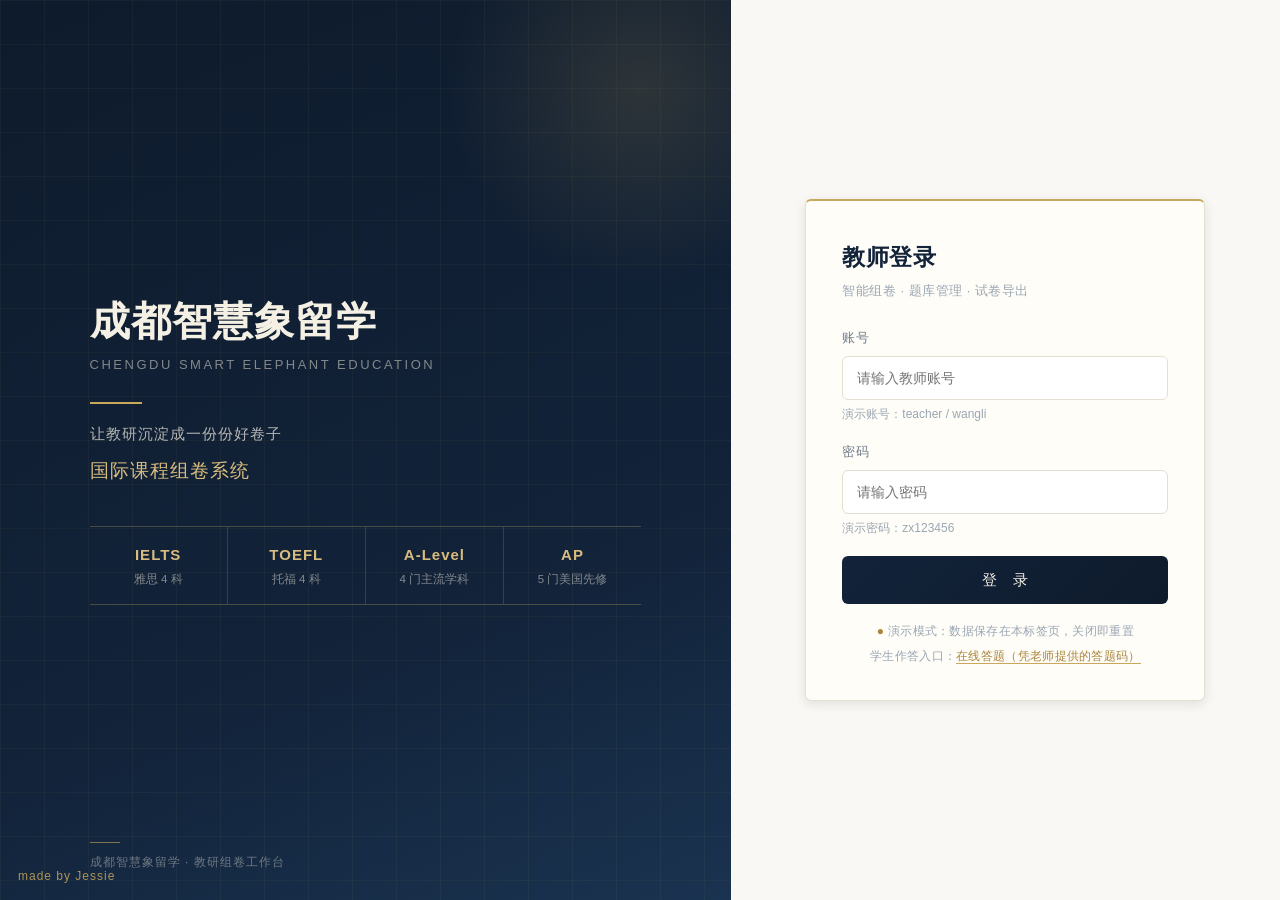
==== commit f42a86cf: "style: de-AI visual pass" ====
--- a/admin.html
+++ b/admin.html
@@ -4,7 +4,7 @@
   <meta charset="UTF-8">
   <meta name="viewport" content="width=device-width, initial-scale=1.0">
   <title>教研工作台 · 国际课程组卷系统</title>
-  <link rel="stylesheet" href="css/style.css?v=20260928l">
+  <link rel="stylesheet" href="css/style.css?v=20260929a">
 </head>
 <body>
 
@@ -130,7 +130,12 @@
         <input type="number" id="pf-year" placeholder="年份" style="height:38px;width:90px;border:1px solid var(--c-border);border-radius:6px;padding:0 10px;">
         <select id="pf-session"><option value="">全部考季</option><option value="January">January</option><option value="June">June</option></select>
         <select id="pf-diff"><option value="">全部难度</option><option value="1">1</option><option value="2">2</option><option value="3">3</option><option value="4">4</option><option value="5">5</option></select>
+        <div class="search-box" style="max-width:180px;min-width:140px;">
+          <svg viewBox="0 0 24 24" fill="none" stroke="currentColor" stroke-width="2"><circle cx="11" cy="11" r="7"/><path d="M21 21l-4.3-4.3"/></svg>
+          <input type="text" id="pf-search" placeholder="关键词搜索">
+        </div>
         <button class="btn btn-ghost" id="pf-fav">♥ 我的收藏</button>
+        <button class="btn btn-ghost" id="pf-dl">下载记录</button>
         <span class="result-count" id="practice-count"></span>
       </div>
       <div class="chip-wrap" id="topic-pills" style="margin-bottom:14px;"></div>
@@ -138,6 +143,10 @@
       <div id="practice-fav-pane" hidden style="margin-top:20px;">
         <div class="section-head"><h2>我的收藏</h2></div>
         <div id="fav-list"></div>
+      </div>
+      <div id="dl-pane" hidden style="margin-top:20px;">
+        <div class="section-head"><h2>下载记录</h2><span class="sec-note">QP = Question Paper · MS = Mark Scheme</span></div>
+        <div id="dl-list"></div>
       </div>
     </section>
 
@@ -727,12 +736,12 @@
     </div>
   </div>
 
-  <script src="js/common.js?v=20260928l"></script>
-  <script src="js/mock-data.js?v=20260928l"></script>
-  <script src="js/api.js?v=20260928l"></script>
-  <script src="js/admin.js?v=20260928l"></script>
-  <script src="js/builder.js?v=20260928l"></script>
-  <script src="js/exams.js?v=20260928l"></script>
-  <script src="js/archive.js?v=20260928l"></script>
+  <script src="js/common.js?v=20260929a"></script>
+  <script src="js/mock-data.js?v=20260929a"></script>
+  <script src="js/api.js?v=20260929a"></script>
+  <script src="js/admin.js?v=20260929a"></script>
+  <script src="js/builder.js?v=20260929a"></script>
+  <script src="js/exams.js?v=20260929a"></script>
+  <script src="js/archive.js?v=20260929a"></script>
 </body>
 </html>
--- a/css/style.css
+++ b/css/style.css
@@ -22,9 +22,9 @@
   --c-danger-soft: #F6E8E5;
   --c-done: #4A7A5E;
   --c-done-soft: #E7EFE7;
-  --radius: 10px;
-  --shadow: 0 2px 12px rgba(14, 27, 44, 0.06);
-  --shadow-hover: 0 10px 28px rgba(14, 27, 44, 0.12);
+  --radius: 6px;
+  --shadow: 0 1px 3px rgba(14, 27, 44, 0.07), 0 1px 2px rgba(14, 27, 44, 0.04);
+  --shadow-hover: 0 3px 12px rgba(14, 27, 44, 0.11);
   --f-serif: "DengXian", "DengXian Light", "Microsoft YaHei", "PingFang SC", sans-serif;
   --f-num: "Segoe UI", "Helvetica Neue", Arial, sans-serif;
 }
@@ -35,8 +35,8 @@
   font-family: "DengXian", "Microsoft YaHei", "PingFang SC", "Hiragino Sans GB", sans-serif;
   background: var(--c-bg);
   color: var(--c-text);
-  font-size: 15px;
-  line-height: 1.65;
+  font-size: 14px;
+  line-height: 1.6;
   -webkit-font-smoothing: antialiased;
 }
 a { color: inherit; text-decoration: none; }
@@ -48,11 +48,11 @@
 .topbar {
   background: var(--c-navy);
   color: #F5F0E4;
-  height: 62px;
-  display: flex;
-  align-items: center;
-  padding: 0 30px;
-  gap: 14px;
+  height: 56px;
+  display: flex;
+  align-items: center;
+  padding: 0 24px;
+  gap: 12px;
   position: sticky;
   top: 0;
   z-index: 50;
@@ -63,7 +63,7 @@
   align-items: center;
   gap: 11px;
   font-family: var(--f-serif);
-  font-size: 18px;
+  font-size: 16px;
   font-weight: 600;
   letter-spacing: 0.5px;
   white-space: nowrap;
@@ -129,20 +129,20 @@
 /* ================= 页签导航 ================= */
 .nav-tabs {
   display: flex;
-  gap: 6px;
+  gap: 4px;
   background: var(--c-card);
   border: 1px solid var(--c-border);
   border-radius: var(--radius);
   box-shadow: var(--shadow);
-  padding: 6px;
-  margin-bottom: 24px;
+  padding: 4px;
+  margin-bottom: 20px;
   position: sticky;
-  top: 74px;
+  top: 68px;
   z-index: 40;
 }
 .nav-tab {
   flex: 1;
-  height: 40px;
+  height: 36px;
   border: none;
   background: transparent;
   border-radius: 6px;
@@ -202,12 +202,12 @@
   align-items: baseline;
   justify-content: space-between;
   gap: 12px;
-  margin: 26px 0 16px;
+  margin: 20px 0 12px;
 }
 .section-head:first-child { margin-top: 0; }
 .section-head h2 {
   font-family: var(--f-serif);
-  font-size: 19px;
+  font-size: 17px;
   font-weight: 600;
   color: var(--c-navy-2);
   letter-spacing: 0.5px;
@@ -228,7 +228,7 @@
   border-radius: var(--radius);
   box-shadow: var(--shadow);
   border: 1px solid var(--c-border);
-  padding: 22px 24px;
+  padding: 18px 20px;
 }
 .stat-grid {
   display: grid;
@@ -241,15 +241,15 @@
   box-shadow: var(--shadow);
   border: 1px solid var(--c-border);
   border-top: 2px solid var(--c-gold);
-  padding: 20px 22px;
+  padding: 14px 18px;
   display: flex;
   align-items: center;
   gap: 16px;
   transition: transform 0.2s, box-shadow 0.2s;
 }
-.stat-card:hover { transform: translateY(-2px); box-shadow: var(--shadow-hover); }
+.stat-card:hover { box-shadow: var(--shadow-hover); border-color: rgba(201, 168, 92, 0.45); }
 .stat-icon {
-  width: 48px; height: 48px;
+  width: 40px; height: 40px;
   border-radius: 50%;
   border: 1px solid var(--c-border);
   background: var(--c-bg);
@@ -261,7 +261,7 @@
 .stat-icon.navy { color: var(--c-navy-2); }
 .stat-meta .stat-value {
   font-family: var(--f-num);
-  font-size: 28px;
+  font-size: 24px;
   font-weight: 700;
   color: var(--c-navy-2);
   line-height: 1.2;
@@ -364,16 +364,15 @@
 table.data th {
   text-align: left;
   font-weight: 600;
-  font-size: 12.5px;
+  font-size: 12px;
   color: var(--c-text-sub);
-  letter-spacing: 0.5px;
   background: #F6F2E9;
-  padding: 11px 14px;
+  padding: 8px 12px;
   border-bottom: 1px solid var(--c-border);
   white-space: nowrap;
 }
 table.data td {
-  padding: 12px 14px;
+  padding: 9px 12px;
   border-bottom: 1px solid #F0EBE0;
   vertical-align: top;
 }
@@ -395,11 +394,10 @@
 /* ================= 标签 ================= */
 .tag {
   display: inline-block;
-  font-size: 12px;
-  padding: 2px 10px;
+  font-size: 11px;
+  padding: 1px 7px;
   border-radius: 3px;
   white-space: nowrap;
-  letter-spacing: 0.5px;
 }
 .tag-subject { background: var(--c-gold-soft); color: var(--c-gold-deep); }
 .tag-type { background: #ECEFF3; color: var(--c-navy-2); }
@@ -414,12 +412,11 @@
 /* ================= 按钮 ================= */
 .btn {
   display: inline-flex; align-items: center; justify-content: center; gap: 6px;
-  height: 38px;
-  padding: 0 18px;
-  border-radius: 6px;
+  height: 34px;
+  padding: 0 14px;
+  border-radius: 5px;
   border: 1px solid transparent;
-  font-size: 14px;
-  letter-spacing: 0.3px;
+  font-size: 13.5px;
   transition: all 0.2s;
   white-space: nowrap;
 }
@@ -488,10 +485,10 @@
   display: inline-flex;
   align-items: center;
   gap: 5px;
-  height: 28px;
-  padding: 0 12px;
-  border: 1px solid var(--c-border);
-  border-radius: 999px;
+  height: 26px;
+  padding: 0 10px;
+  border: 1px solid var(--c-border);
+  border-radius: 4px;
   font-size: 13px;
   background: #fff;
   color: var(--c-text-sub);
@@ -672,7 +669,7 @@
   flex-direction: column;
   gap: 12px;
 }
-.paper-card:hover { transform: translateY(-3px); box-shadow: var(--shadow-hover); border-color: rgba(201, 168, 92, 0.7); }
+.paper-card:hover { box-shadow: var(--shadow-hover); border-color: rgba(201, 168, 92, 0.55); }
 .paper-card .pc-head { display: flex; align-items: flex-start; gap: 10px; }
 .paper-card .pc-name {
   font-family: var(--f-serif);
@@ -777,7 +774,7 @@
   font-size: 14px;
   grid-column: 1 / -1;
 }
-.empty-tip .et-icon { font-size: 30px; margin-bottom: 10px; opacity: 0.5; }
+.empty-tip .et-icon { display: none; }
 
 /* ================= 头像 ================= */
 .avatar {
@@ -1239,6 +1236,12 @@
 .sec-name-input:focus { border-color: var(--c-gold); background: #fff; }
 .ws-sec-head .sec-sum { font-size: 12px; color: var(--c-text-sub); white-space: nowrap; font-family: var(--f-num); }
 
+.ws-q { cursor: grab; }
+.ws-q.drag-over { outline: 2px dashed var(--c-gold); outline-offset: -2px; background: var(--c-gold-soft); }
+.ws-q:active { cursor: grabbing; }
+.ws-q { cursor: grab; }
+.ws-q.drag-over { outline: 2px dashed var(--c-gold); outline-offset: -2px; background: var(--c-gold-soft); }
+.ws-q:active { cursor: grabbing; }
 .ws-q {
   display: flex;
   align-items: center;
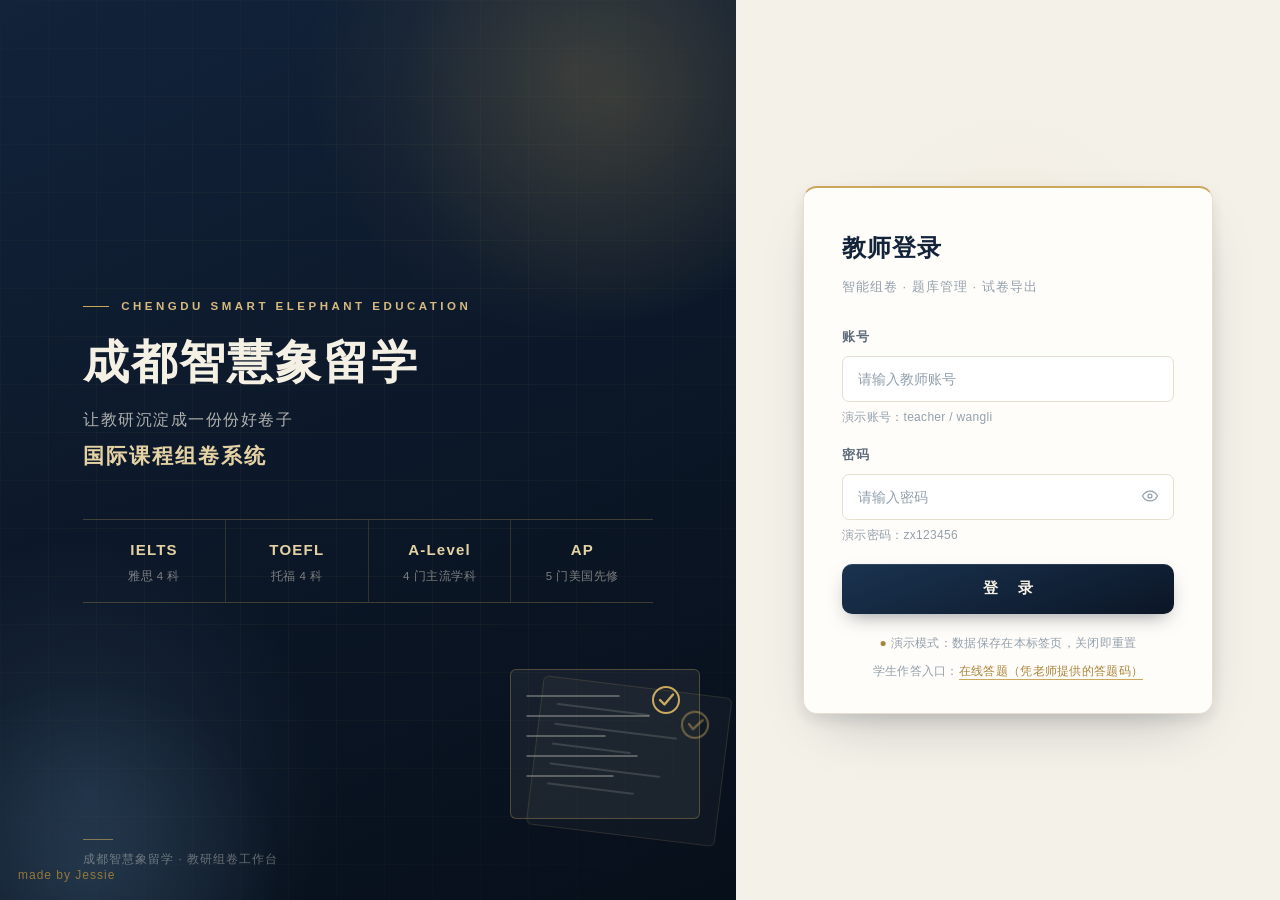
==== commit a0af2ab9: "视觉升版 v2「纸阅 Atelier」：墨蓝×香槟金设计系统、动效层 micro.js、登录 hero 重构（v=20261001b）" ====
--- a/admin.html
+++ b/admin.html
@@ -4,7 +4,7 @@
   <meta charset="UTF-8">
   <meta name="viewport" content="width=device-width, initial-scale=1.0">
   <title>教研工作台 · 国际课程组卷系统</title>
-  <link rel="stylesheet" href="css/style.css?v=20260929a">
+  <link rel="stylesheet" href="css/style.css?v=20261001b">
 </head>
 <body>
 
@@ -736,12 +736,13 @@
     </div>
   </div>
 
-  <script src="js/common.js?v=20260929a"></script>
-  <script src="js/mock-data.js?v=20260929a"></script>
-  <script src="js/api.js?v=20260929a"></script>
-  <script src="js/admin.js?v=20260929a"></script>
-  <script src="js/builder.js?v=20260929a"></script>
-  <script src="js/exams.js?v=20260929a"></script>
-  <script src="js/archive.js?v=20260929a"></script>
+  <script src="js/common.js?v=20261001b"></script>
+  <script src="js/mock-data.js?v=20261001b"></script>
+  <script src="js/api.js?v=20261001b"></script>
+  <script src="js/admin.js?v=20261001b"></script>
+  <script src="js/builder.js?v=20261001b"></script>
+  <script src="js/exams.js?v=20261001b"></script>
+  <script src="js/archive.js?v=20261001b"></script>
+  <script src="js/micro.js?v=20261001b"></script>
 </body>
 </html>
--- a/css/style.css
+++ b/css/style.css
@@ -1,67 +1,149 @@
 /* =========================================================
- * 成都智慧象留学 · 国际课程组卷系统 - 全站样式
- * 与学生进度追踪系统同一套视觉规范（藏蓝 #0E1B2C / 香槟金 #C9A85C）
- * 字体：标题等线 DengXian，数字 Segoe UI，字距 ≤1px
+ * 成都智慧象留学 · 国际课程组卷系统 — 全站样式 v2「纸阅 Atelier」
+ * 2026-10-01 视觉升版：墨蓝 × 香槟金 × 暖纸面
+ * 排印：DengXian / 雅黑 + Segoe UI（数字 tabular-nums）
+ * 规则：金色只做点缀；动效统一 out-quint / spring 曲线；
+ *       打印段（.paper-sheet）保持 A4 排版精度，勿随意改动
  * ========================================================= */
 
 :root {
-  --c-navy: #0E1B2C;
-  --c-navy-2: #12233A;
-  --c-navy-3: #3E5C76;
-  --c-gold: #C9A85C;
-  --c-gold-light: #D8BC7E;
-  --c-gold-deep: #A9853B;
-  --c-gold-soft: #F3EAD5;
-  --c-bg: #FAF8F4;
-  --c-card: #FFFDF8;
-  --c-border: #E5DFD2;
-  --c-text: #2E3A48;
-  --c-text-sub: #6E7B88;
-  --c-text-light: #9AA6B2;
-  --c-danger: #B04A3E;
-  --c-danger-soft: #F6E8E5;
-  --c-done: #4A7A5E;
-  --c-done-soft: #E7EFE7;
-  --radius: 6px;
-  --shadow: 0 1px 3px rgba(14, 27, 44, 0.07), 0 1px 2px rgba(14, 27, 44, 0.04);
-  --shadow-hover: 0 3px 12px rgba(14, 27, 44, 0.11);
-  --f-serif: "DengXian", "DengXian Light", "Microsoft YaHei", "PingFang SC", sans-serif;
-  --f-num: "Segoe UI", "Helvetica Neue", Arial, sans-serif;
+  /* ---- 墨蓝（Ink） ---- */
+  --ink-950: #070F1A;
+  --ink-900: #0B1626;
+  --ink-850: #0E1B2C;
+  --ink-800: #12233A;
+  --ink-700: #1A3350;
+  --ink-600: #24446B;
+  --ink-500: #3E5C76;
+
+  /* ---- 香槟金（Champagne） ---- */
+  --gold-100: #F6EFDC;
+  --gold-200: #F0E4C8;
+  --gold-300: #E4D2A4;
+  --gold-400: #D6BA7E;
+  --gold-500: #C9A85C;
+  --gold-600: #A9853B;
+  --gold-700: #8A6D2F;
+
+  /* ---- 纸面（Paper） ---- */
+  --paper: #F4F1E9;
+  --paper-2: #FAF7F0;
+  --card: #FFFDF9;
+  --line: #E5DFD0;
+  --line-2: #EFEAE0;
+
+  /* ---- 文字 ---- */
+  --tx: #253140;
+  --tx-2: #5C6A79;
+  --tx-3: #93A0AD;
+
+  /* ---- 语义 ---- */
+  --danger: #B04A3E;
+  --danger-soft: #F7E9E6;
+  --ok: #45775C;
+  --ok-soft: #E8F0E8;
+
+  /* ---- 字体 ---- */
+  --f-sans: "DengXian", "PingFang SC", "Microsoft YaHei", "Hiragino Sans GB", sans-serif;
+  --f-num: "Segoe UI", -apple-system, "Helvetica Neue", Arial, sans-serif;
+
+  /* ---- 圆角 / 阴影 / 动效 ---- */
+  --r-sm: 7px;
+  --r-md: 10px;
+  --r-lg: 14px;
+  --sh-1: 0 1px 2px rgba(12, 23, 37, 0.05), 0 2px 6px rgba(12, 23, 37, 0.04);
+  --sh-2: 0 2px 6px rgba(12, 23, 37, 0.06), 0 14px 32px -18px rgba(12, 23, 37, 0.22);
+  --sh-3: 0 6px 16px rgba(12, 23, 37, 0.1), 0 24px 56px -24px rgba(12, 23, 37, 0.28);
+  --e-out: cubic-bezier(0.22, 1, 0.36, 1);
+  --e-spring: cubic-bezier(0.34, 1.4, 0.64, 1);
+  --t-fast: 0.18s;
+  --t-med: 0.32s;
+
+  /* ---- 旧变量别名（JS 内联样式与历史模板仍在引用，勿删） ---- */
+  --c-navy: var(--ink-850);
+  --c-navy-2: var(--ink-800);
+  --c-navy-3: var(--ink-500);
+  --c-gold: var(--gold-500);
+  --c-gold-light: var(--gold-400);
+  --c-gold-deep: var(--gold-600);
+  --c-gold-soft: var(--gold-100);
+  --c-bg: var(--paper);
+  --c-card: var(--card);
+  --c-border: var(--line);
+  --c-text: var(--tx);
+  --c-text-sub: var(--tx-2);
+  --c-text-light: var(--tx-3);
+  --c-danger: var(--danger);
+  --c-danger-soft: var(--danger-soft);
+  --c-done: var(--ok);
+  --c-done-soft: var(--ok-soft);
+  --radius: var(--r-md);
+  --shadow: var(--sh-1);
+  --shadow-hover: var(--sh-2);
+  --f-serif: var(--f-sans);
 }
 
 * { margin: 0; padding: 0; box-sizing: border-box; }
+[hidden] { display: none !important; }
 html, body { height: 100%; }
 body {
-  font-family: "DengXian", "Microsoft YaHei", "PingFang SC", "Hiragino Sans GB", sans-serif;
-  background: var(--c-bg);
-  color: var(--c-text);
+  font-family: var(--f-sans);
+  background: var(--paper);
+  color: var(--tx);
   font-size: 14px;
-  line-height: 1.6;
+  line-height: 1.65;
   -webkit-font-smoothing: antialiased;
-}
+  text-rendering: optimizeLegibility;
+}
+::selection { background: rgba(201, 168, 92, 0.32); color: var(--ink-900); }
 a { color: inherit; text-decoration: none; }
 ul, ol { list-style: none; }
 button { font-family: inherit; cursor: pointer; }
-input, select, textarea { font-family: inherit; font-size: 14px; color: var(--c-text); }
+input, select, textarea { font-family: inherit; font-size: 14px; color: var(--tx); }
+img { max-width: 100%; }
+
+/* 焦点可达性：键盘导航时金色描边 */
+:focus { outline: none; }
+:focus-visible { outline: 2px solid var(--gold-500); outline-offset: 2px; border-radius: 4px; }
+
+/* 滚动条 */
+::-webkit-scrollbar { width: 10px; height: 10px; }
+::-webkit-scrollbar-track { background: transparent; }
+::-webkit-scrollbar-thumb {
+  background: rgba(14, 27, 44, 0.16);
+  border-radius: 999px;
+  border: 3px solid transparent;
+  background-clip: content-box;
+}
+::-webkit-scrollbar-thumb:hover { background-color: rgba(14, 27, 44, 0.3); }
+* { scrollbar-width: thin; scrollbar-color: rgba(14, 27, 44, 0.18) transparent; }
 
 /* ================= 顶部导航 ================= */
 .topbar {
-  background: var(--c-navy);
+  background: linear-gradient(180deg, var(--ink-800) 0%, var(--ink-900) 100%);
   color: #F5F0E4;
-  height: 56px;
-  display: flex;
-  align-items: center;
-  padding: 0 24px;
+  height: 58px;
+  display: flex;
+  align-items: center;
+  padding: 0 26px;
   gap: 12px;
   position: sticky;
   top: 0;
   z-index: 50;
-  border-bottom: 1px solid rgba(201, 168, 92, 0.35);
+}
+/* 顶栏底部的金色缝线 */
+.topbar::after {
+  content: "";
+  position: absolute;
+  left: 0; right: 0; bottom: -1px;
+  height: 1px;
+  background: linear-gradient(90deg, transparent 0%, rgba(201, 168, 92, 0.55) 18%, rgba(201, 168, 92, 0.55) 82%, transparent 100%);
+  pointer-events: none;
 }
 .topbar .brand {
   display: flex;
   align-items: center;
-  gap: 11px;
+  gap: 12px;
   font-family: var(--f-serif);
   font-size: 16px;
   font-weight: 600;
@@ -70,29 +152,39 @@
   color: #F5F0E4;
 }
 .topbar .brand-mark {
-  width: 32px; height: 32px;
-  border: 1px solid var(--c-gold);
-  border-radius: 6px;
+  width: 34px; height: 34px;
+  border: 1px solid rgba(201, 168, 92, 0.65);
+  border-radius: 9px;
+  background:
+    radial-gradient(120% 120% at 20% 0%, rgba(201, 168, 92, 0.18), transparent 60%),
+    rgba(255, 255, 255, 0.03);
+  box-shadow: inset 0 1px 0 rgba(255, 255, 255, 0.08);
   display: inline-flex; align-items: center; justify-content: center;
-  color: var(--c-gold-light);
+  color: var(--gold-300);
   flex: none;
-}
-.topbar .brand-mark svg { width: 18px; height: 18px; }
+  transition: box-shadow var(--t-med) var(--e-out), transform var(--t-med) var(--e-spring);
+}
+.topbar .brand:hover .brand-mark {
+  box-shadow: 0 0 0 4px rgba(201, 168, 92, 0.12), inset 0 1px 0 rgba(255, 255, 255, 0.08);
+  transform: translateY(-1px);
+}
+.topbar .brand-mark svg { width: 19px; height: 19px; }
 .topbar .brand-sub {
   font-size: 12px;
   font-weight: 400;
-  color: rgba(245, 240, 228, 0.55);
+  color: rgba(245, 240, 228, 0.52);
   letter-spacing: 0.3px;
-  border-left: 1px solid rgba(201, 168, 92, 0.4);
+  border-left: 1px solid rgba(201, 168, 92, 0.35);
   padding-left: 12px;
 }
 .topbar .spacer { flex: 1; }
 .topbar .mode-chip {
   font-size: 12px;
-  color: rgba(245, 240, 228, 0.65);
-  border: 1px dashed rgba(201, 168, 92, 0.5);
-  border-radius: 4px;
-  padding: 2px 10px;
+  color: rgba(245, 240, 228, 0.68);
+  border: 1px solid rgba(201, 168, 92, 0.4);
+  background: rgba(201, 168, 92, 0.07);
+  border-radius: 999px;
+  padding: 4px 14px;
   letter-spacing: 0.3px;
   white-space: nowrap;
 }
@@ -101,74 +193,91 @@
   align-items: center;
   gap: 10px;
   font-size: 13px;
-  color: rgba(245, 240, 228, 0.9);
+  color: rgba(245, 240, 228, 0.92);
   white-space: nowrap;
 }
-.topbar .user-chip .avatar { width: 30px; height: 30px; font-size: 13px; }
+.topbar .user-chip .avatar { width: 32px; height: 32px; font-size: 13px; box-shadow: 0 0 0 2px rgba(201, 168, 92, 0.35); }
 .topbar .role-badge {
-  font-size: 12px;
-  color: var(--c-gold-light);
-  border: 1px solid rgba(201, 168, 92, 0.55);
-  border-radius: 3px;
-  padding: 1px 8px;
-  letter-spacing: 0.3px;
+  font-size: 11.5px;
+  color: var(--gold-300);
+  border: 1px solid rgba(201, 168, 92, 0.5);
+  background: rgba(201, 168, 92, 0.08);
+  border-radius: 5px;
+  padding: 2px 9px;
+  letter-spacing: 0.5px;
 }
 .topbar .user-link {
-  font-size: 13px;
-  color: rgba(245, 240, 228, 0.8);
-  padding: 5px 13px;
-  border: 1px solid rgba(245, 240, 228, 0.28);
-  border-radius: 4px;
-  transition: border-color 0.2s, color 0.2s;
+  font-size: 12.5px;
+  color: rgba(245, 240, 228, 0.78);
+  padding: 6px 14px;
+  border: 1px solid rgba(245, 240, 228, 0.22);
+  border-radius: 7px;
+  transition: border-color var(--t-fast), color var(--t-fast), background var(--t-fast), transform var(--t-fast);
   white-space: nowrap;
   letter-spacing: 0.3px;
   background: transparent;
 }
-.topbar .user-link:hover { border-color: var(--c-gold); color: var(--c-gold-light); }
+.topbar .user-link:hover {
+  border-color: var(--gold-500);
+  color: var(--gold-300);
+  background: rgba(201, 168, 92, 0.08);
+}
+.topbar .user-link:active { transform: scale(0.96); }
 
 /* ================= 页签导航 ================= */
 .nav-tabs {
   display: flex;
   gap: 4px;
-  background: var(--c-card);
-  border: 1px solid var(--c-border);
-  border-radius: var(--radius);
-  box-shadow: var(--shadow);
-  padding: 4px;
-  margin-bottom: 20px;
+  background: var(--card);
+  border: 1px solid var(--line);
+  border-radius: var(--r-md);
+  box-shadow: var(--sh-1);
+  padding: 5px;
+  margin-bottom: 22px;
   position: sticky;
-  top: 68px;
+  top: 70px;
   z-index: 40;
 }
 .nav-tab {
   flex: 1;
-  height: 36px;
+  height: 38px;
   border: none;
   background: transparent;
-  border-radius: 6px;
-  font-size: 14px;
+  border-radius: 8px;
+  font-size: 13.5px;
   letter-spacing: 0.5px;
-  color: var(--c-text-sub);
+  color: var(--tx-2);
   display: inline-flex;
   align-items: center;
   justify-content: center;
   gap: 7px;
-  transition: all 0.2s;
+  transition: color var(--t-fast), background var(--t-fast);
   position: relative;
 }
-.nav-tab svg { width: 16px; height: 16px; opacity: 0.75; }
-.nav-tab:hover { color: var(--c-gold-deep); background: var(--c-bg); }
+.nav-tab svg { width: 16px; height: 16px; opacity: 0.6; transition: transform var(--t-med) var(--e-spring), opacity var(--t-fast); }
+.nav-tab:hover { color: var(--gold-700); background: var(--paper-2); }
+.nav-tab:hover svg { opacity: 0.9; transform: translateY(-1px); }
 .nav-tab.active {
-  background: var(--c-navy-2);
+  background: linear-gradient(180deg, var(--ink-700), var(--ink-850));
   color: #F5F0E4;
-  font-weight: 500;
-}
-.nav-tab.active svg { opacity: 1; }
+  font-weight: 600;
+  box-shadow: 0 2px 8px -2px rgba(12, 23, 37, 0.4), inset 0 1px 0 rgba(255, 255, 255, 0.06);
+}
+.nav-tab.active svg { opacity: 1; color: var(--gold-300); }
+.nav-tab.active::after {
+  content: "";
+  position: absolute;
+  left: 50%; bottom: 3px;
+  transform: translateX(-50%);
+  width: 18px; height: 2px;
+  border-radius: 2px;
+  background: linear-gradient(90deg, var(--gold-400), var(--gold-500));
+}
 .nav-tab .badge {
   min-width: 18px;
   height: 18px;
   border-radius: 999px;
-  background: var(--c-gold);
+  background: var(--gold-500);
   color: #fff;
   font-size: 11px;
   font-family: var(--f-num);
@@ -179,22 +288,21 @@
 }
 
 /* ================= 布局 ================= */
-.page { max-width: 1200px; margin: 0 auto; padding: 24px 24px 20px; }
+.page { max-width: 1240px; margin: 0 auto; padding: 28px 28px 24px; }
 .site-footer {
   text-align: center;
   font-size: 12px;
-  color: var(--c-text-light);
-  letter-spacing: 0.3px;
-  padding: 26px 0 34px;
+  color: var(--tx-3);
+  letter-spacing: 0.4px;
+  padding: 30px 0 38px;
 }
 .site-footer::before {
   content: "";
   display: block;
   width: 56px;
   height: 1px;
-  background: var(--c-gold);
-  opacity: 0.55;
-  margin: 0 auto 14px;
+  background: linear-gradient(90deg, transparent, var(--gold-500), transparent);
+  margin: 0 auto 16px;
 }
 
 .section-head {
@@ -202,33 +310,35 @@
   align-items: baseline;
   justify-content: space-between;
   gap: 12px;
-  margin: 20px 0 12px;
+  margin: 22px 0 14px;
 }
 .section-head:first-child { margin-top: 0; }
 .section-head h2 {
   font-family: var(--f-serif);
-  font-size: 17px;
+  font-size: 17.5px;
   font-weight: 600;
-  color: var(--c-navy-2);
+  color: var(--ink-800);
   letter-spacing: 0.5px;
+  display: flex;
+  align-items: center;
 }
 .section-head h2::before {
   content: "";
   display: inline-block;
-  width: 4px; height: 15px;
-  background: var(--c-gold);
+  width: 3px; height: 16px;
+  border-radius: 2px;
+  background: linear-gradient(180deg, var(--gold-400), var(--gold-600));
   margin-right: 10px;
-  vertical-align: -1px;
-}
-.section-head .sec-note { font-size: 12px; color: var(--c-text-light); letter-spacing: 0.5px; }
+}
+.section-head .sec-note { font-size: 12px; color: var(--tx-3); letter-spacing: 0.5px; }
 
 /* ================= 卡片与统计 ================= */
 .card {
-  background: var(--c-card);
-  border-radius: var(--radius);
-  box-shadow: var(--shadow);
-  border: 1px solid var(--c-border);
-  padding: 18px 20px;
+  background: var(--card);
+  border-radius: var(--r-lg);
+  box-shadow: var(--sh-1);
+  border: 1px solid var(--line);
+  padding: 22px 24px;
 }
 .stat-grid {
   display: grid;
@@ -236,43 +346,69 @@
   gap: 18px;
 }
 .stat-card {
-  background: var(--c-card);
-  border-radius: var(--radius);
-  box-shadow: var(--shadow);
-  border: 1px solid var(--c-border);
-  border-top: 2px solid var(--c-gold);
-  padding: 14px 18px;
+  position: relative;
+  overflow: hidden;
+  background: var(--card);
+  border-radius: var(--r-lg);
+  box-shadow: var(--sh-1);
+  border: 1px solid var(--line);
+  padding: 18px 20px 16px;
   display: flex;
   align-items: center;
   gap: 16px;
-  transition: transform 0.2s, box-shadow 0.2s;
-}
-.stat-card:hover { box-shadow: var(--shadow-hover); border-color: rgba(201, 168, 92, 0.45); }
+  transition: transform var(--t-med) var(--e-out), box-shadow var(--t-med) var(--e-out), border-color var(--t-med);
+}
+.stat-card::before {
+  content: "";
+  position: absolute;
+  top: 0; left: 0; right: 0;
+  height: 2px;
+  background: linear-gradient(90deg, var(--gold-400), var(--gold-600));
+  transform: scaleX(0);
+  transform-origin: left;
+  transition: transform 0.7s var(--e-out) 0.15s;
+}
+.stat-card.in::before, .stat-card:hover::before { transform: scaleX(1); }
+.stat-card:hover {
+  transform: translateY(-2px);
+  box-shadow: var(--sh-2);
+  border-color: rgba(201, 168, 92, 0.5);
+}
 .stat-icon {
-  width: 40px; height: 40px;
-  border-radius: 50%;
-  border: 1px solid var(--c-border);
-  background: var(--c-bg);
-  color: var(--c-gold-deep);
+  width: 42px; height: 42px;
+  border-radius: 12px;
+  border: 1px solid var(--line);
+  background: var(--paper-2);
+  color: var(--gold-600);
   display: flex; align-items: center; justify-content: center;
   flex: none;
+  transition: background var(--t-med), color var(--t-med), transform var(--t-med) var(--e-spring);
+}
+.stat-card:hover .stat-icon {
+  background: var(--gold-100);
+  border-color: var(--gold-200);
+  transform: scale(1.05);
 }
 .stat-icon svg { width: 22px; height: 22px; }
-.stat-icon.navy { color: var(--c-navy-2); }
+.stat-icon.navy { color: var(--ink-700); }
+.stat-card:hover .stat-icon.navy { color: var(--ink-800); }
 .stat-meta .stat-value {
   font-family: var(--f-num);
-  font-size: 24px;
+  font-variant-numeric: tabular-nums;
+  font-size: 26px;
   font-weight: 700;
-  color: var(--c-navy-2);
+  color: var(--ink-800);
   line-height: 1.2;
+  letter-spacing: -0.3px;
 }
 .stat-meta .stat-value .unit {
   font-size: 13px; font-weight: 400;
-  color: var(--c-text-sub);
+  color: var(--tx-2);
   margin-left: 3px;
-  font-family: "Microsoft YaHei", sans-serif;
-}
-.stat-meta .stat-label { font-size: 13px; color: var(--c-text-sub); margin-top: 2px; letter-spacing: 0.3px; }
+  font-family: var(--f-sans);
+  letter-spacing: 0;
+}
+.stat-meta .stat-label { font-size: 12.5px; color: var(--tx-2); margin-top: 3px; letter-spacing: 0.3px; }
 
 .overview-grid {
   display: grid;
@@ -282,32 +418,47 @@
 }
 
 /* 分布条 */
-.dist-row { display: flex; align-items: center; gap: 12px; margin-bottom: 10px; }
-.dist-row .dist-label { width: 76px; font-size: 13px; color: var(--c-text-sub); white-space: nowrap; }
-.dist-row .dist-track { flex: 1; height: 8px; background: #EFEAE0; border-radius: 999px; overflow: hidden; }
-.dist-row .dist-fill { height: 100%; border-radius: 999px; background: linear-gradient(90deg, var(--c-navy-2), var(--c-navy-3)); transition: width 0.6s ease; }
-.dist-row.gold .dist-fill { background: linear-gradient(90deg, var(--c-gold), var(--c-gold-light)); }
-.dist-row .dist-num { width: 34px; text-align: right; font-family: var(--f-num); font-size: 13px; color: var(--c-navy-2); font-weight: 600; }
+.dist-row { display: flex; align-items: center; gap: 12px; margin-bottom: 12px; }
+.dist-row .dist-label { width: 80px; font-size: 13px; color: var(--tx-2); white-space: nowrap; }
+.dist-row .dist-track { flex: 1; height: 8px; background: var(--line-2); border-radius: 999px; overflow: hidden; }
+.dist-row .dist-fill {
+  display: block;
+  height: 100%;
+  border-radius: 999px;
+  background: linear-gradient(90deg, var(--ink-700), var(--ink-500));
+  transition: width 0.9s var(--e-out);
+}
+.dist-row.gold .dist-fill { background: linear-gradient(90deg, var(--gold-600), var(--gold-400)); }
+.dist-row .dist-num {
+  width: 36px; text-align: right;
+  font-family: var(--f-num);
+  font-variant-numeric: tabular-nums;
+  font-size: 13px; color: var(--ink-800); font-weight: 600;
+}
 
 /* 最近试卷列表 */
 .paper-brief {
   display: flex;
   align-items: center;
   gap: 12px;
-  padding: 12px 4px;
-  border-bottom: 1px dashed var(--c-border);
-}
+  padding: 13px 8px;
+  margin: 0 -8px;
+  border-bottom: 1px dashed var(--line);
+  border-radius: var(--r-sm);
+  transition: background var(--t-fast);
+}
+.paper-brief:hover { background: var(--paper-2); }
 .paper-brief:last-child { border-bottom: none; }
 .paper-brief .pb-main { flex: 1; min-width: 0; }
 .paper-brief .pb-name {
   font-family: var(--f-serif);
   font-size: 15px;
   font-weight: 600;
-  color: var(--c-navy-2);
+  color: var(--ink-800);
   white-space: nowrap; overflow: hidden; text-overflow: ellipsis;
 }
-.paper-brief .pb-meta { font-size: 12px; color: var(--c-text-light); margin-top: 1px; }
-.paper-brief .pb-meta b { color: var(--c-gold-deep); font-family: var(--f-num); font-weight: 600; }
+.paper-brief .pb-meta { font-size: 12px; color: var(--tx-3); margin-top: 2px; }
+.paper-brief .pb-meta b { color: var(--gold-600); font-family: var(--f-num); font-weight: 600; }
 
 /* ================= 筛选工具栏 ================= */
 .toolbar {
@@ -322,38 +473,59 @@
   position: absolute; left: 13px; top: 50%;
   transform: translateY(-50%);
   width: 16px; height: 16px;
-  color: var(--c-text-light);
+  color: var(--tx-3);
   pointer-events: none;
-}
+  transition: color var(--t-fast);
+}
+.search-box:focus-within svg { color: var(--gold-600); }
 .search-box input {
   width: 100%;
   height: 38px;
-  border: 1px solid var(--c-border);
-  border-radius: 6px;
+  border: 1px solid var(--line);
+  border-radius: var(--r-sm);
   padding: 0 12px 0 38px;
   background: #fff;
   outline: none;
-  transition: border-color 0.2s, box-shadow 0.2s;
-}
-.search-box input:focus { border-color: var(--c-navy-2); box-shadow: 0 0 0 3px rgba(18, 35, 58, 0.08); }
-.toolbar select {
+  transition: border-color var(--t-fast), box-shadow var(--t-fast);
+}
+.search-box input::placeholder { color: var(--tx-3); }
+.search-box input:focus {
+  border-color: var(--gold-500);
+  box-shadow: 0 0 0 3px rgba(201, 168, 92, 0.16);
+}
+.toolbar select, .modal select, .ws-toolbar select, .type-row select, .quick-bar select {
   height: 38px;
-  border: 1px solid var(--c-border);
-  border-radius: 6px;
-  background: #fff;
-  padding: 0 10px;
+  border: 1px solid var(--line);
+  border-radius: var(--r-sm);
+  background: #fff url("data:image/svg+xml;charset=utf-8,%3Csvg xmlns='http://www.w3.org/2000/svg' width='10' height='6' viewBox='0 0 10 6'%3E%3Cpath d='M1 1l4 4 4-4' fill='none' stroke='%23A9853B' stroke-width='1.6' stroke-linecap='round' stroke-linejoin='round'/%3E%3C/svg%3E") no-repeat right 12px center;
+  appearance: none;
+  -webkit-appearance: none;
+  padding: 0 32px 0 12px;
   outline: none;
   min-width: 96px;
-}
-.toolbar select:focus { border-color: var(--c-navy-2); }
-.toolbar .result-count { font-size: 13px; color: var(--c-text-light); margin-left: auto; white-space: nowrap; }
+  cursor: pointer;
+  transition: border-color var(--t-fast), box-shadow var(--t-fast);
+}
+.toolbar select:hover, .form-item select:hover { border-color: var(--gold-400); }
+.toolbar select:focus, .form-item select:focus {
+  border-color: var(--gold-500);
+  box-shadow: 0 0 0 3px rgba(201, 168, 92, 0.16);
+}
+.toolbar .result-count {
+  font-size: 12.5px;
+  color: var(--tx-3);
+  margin-left: auto;
+  white-space: nowrap;
+  font-family: var(--f-num);
+  letter-spacing: 0.3px;
+}
 
 /* ================= 表格 ================= */
 .table-wrap {
-  background: var(--c-card);
-  border-radius: var(--radius);
-  border: 1px solid var(--c-border);
-  box-shadow: var(--shadow);
+  background: var(--card);
+  border-radius: var(--r-lg);
+  border: 1px solid var(--line);
+  box-shadow: var(--sh-1);
   overflow-x: auto;
 }
 table.data {
@@ -364,140 +536,184 @@
 table.data th {
   text-align: left;
   font-weight: 600;
-  font-size: 12px;
-  color: var(--c-text-sub);
-  background: #F6F2E9;
-  padding: 8px 12px;
-  border-bottom: 1px solid var(--c-border);
+  font-size: 11.5px;
+  color: var(--tx-3);
+  letter-spacing: 0.8px;
+  background: var(--paper-2);
+  padding: 11px 14px;
+  border-bottom: 1px solid var(--line);
   white-space: nowrap;
 }
 table.data td {
-  padding: 9px 12px;
-  border-bottom: 1px solid #F0EBE0;
+  padding: 11px 14px;
+  border-bottom: 1px solid var(--line-2);
   vertical-align: top;
 }
 table.data tr:last-child td { border-bottom: none; }
 table.data tbody tr { transition: background 0.15s; }
-table.data tbody tr:hover { background: #FBF8F1; }
+table.data tbody tr:hover { background: #FBF8F0; }
 td.cell-stem { max-width: 380px; }
 .stem-snip {
   display: -webkit-box;
   -webkit-line-clamp: 2;
   -webkit-box-orient: vertical;
   overflow: hidden;
-  color: var(--c-text);
-  line-height: 1.55;
-}
-.cell-sub { font-size: 12px; color: var(--c-text-light); margin-top: 2px; }
+  color: var(--tx);
+  line-height: 1.6;
+}
+.cell-sub { font-size: 12px; color: var(--tx-3); margin-top: 2px; }
 .row-actions { display: flex; gap: 6px; flex-wrap: wrap; white-space: nowrap; }
 
 /* ================= 标签 ================= */
 .tag {
   display: inline-block;
   font-size: 11px;
-  padding: 1px 7px;
-  border-radius: 3px;
+  line-height: 1.7;
+  padding: 1px 8px;
+  border-radius: 5px;
   white-space: nowrap;
-}
-.tag-subject { background: var(--c-gold-soft); color: var(--c-gold-deep); }
-.tag-type { background: #ECEFF3; color: var(--c-navy-2); }
-.tag-d1, .tag-d2 { background: #E7EFE7; color: var(--c-done); }
-.tag-d3 { background: var(--c-gold-soft); color: var(--c-gold-deep); }
-.tag-d4, .tag-d5 { background: var(--c-navy-2); color: var(--c-gold-light); }
-.tag-ok { background: var(--c-done-soft); color: var(--c-done); }
-.tag-off { background: #F0F0F0; color: var(--c-text-light); }
-.tag-draft { background: var(--c-gold-soft); color: var(--c-gold-deep); }
-.tag-final { background: var(--c-done-soft); color: var(--c-done); }
+  letter-spacing: 0.3px;
+}
+.tag-subject { background: var(--gold-100); color: var(--gold-700); border: 1px solid var(--gold-200); }
+.tag-type { background: #ECF0F4; color: var(--ink-700); border: 1px solid #E0E6EC; }
+.tag-d1, .tag-d2 { background: var(--ok-soft); color: var(--ok); border: 1px solid #D8E5D8; }
+.tag-d3 { background: var(--gold-100); color: var(--gold-700); border: 1px solid var(--gold-200); }
+.tag-d4, .tag-d5 { background: var(--ink-800); color: var(--gold-300); border: 1px solid var(--ink-700); }
+.tag-ok { background: var(--ok-soft); color: var(--ok); border: 1px solid #D8E5D8; }
+.tag-off { background: #F1F1EF; color: var(--tx-3); border: 1px solid var(--line-2); }
+.tag-draft { background: var(--gold-100); color: var(--gold-700); border: 1px solid var(--gold-200); }
+.tag-final { background: var(--ok-soft); color: var(--ok); border: 1px solid #D8E5D8; }
 
 /* ================= 按钮 ================= */
 .btn {
+  position: relative;
+  overflow: hidden;
   display: inline-flex; align-items: center; justify-content: center; gap: 6px;
-  height: 34px;
-  padding: 0 14px;
-  border-radius: 5px;
+  height: 36px;
+  padding: 0 16px;
+  border-radius: var(--r-sm);
   border: 1px solid transparent;
   font-size: 13.5px;
-  transition: all 0.2s;
+  letter-spacing: 0.3px;
+  transition: transform var(--t-fast) var(--e-out), box-shadow var(--t-fast), background var(--t-fast), border-color var(--t-fast), color var(--t-fast), filter var(--t-fast);
   white-space: nowrap;
-}
-.btn-primary { background: var(--c-navy-2); color: #F5F0E4; }
-.btn-primary:hover { background: var(--c-navy); box-shadow: var(--shadow-hover); }
-.btn-accent { background: var(--c-gold); color: #FFFFFF; }
-.btn-accent:hover { background: var(--c-gold-deep); box-shadow: var(--shadow-hover); }
-.btn-ghost { background: #fff; border-color: var(--c-border); color: var(--c-text-sub); }
-.btn-ghost:hover { border-color: var(--c-gold); color: var(--c-gold-deep); }
-.btn-danger { background: #fff; border-color: var(--c-border); color: var(--c-danger); }
-.btn-danger:hover { border-color: var(--c-danger); background: var(--c-danger-soft); }
-.btn-lg { height: 46px; padding: 0 28px; font-size: 15px; }
-.btn:disabled { opacity: 0.55; cursor: not-allowed; box-shadow: none; }
+  user-select: none;
+}
+.btn:active { transform: scale(0.97); }
+.btn-primary {
+  background: linear-gradient(180deg, var(--ink-700), var(--ink-850));
+  color: #F5F0E4;
+  box-shadow: inset 0 1px 0 rgba(255, 255, 255, 0.08), 0 1px 3px rgba(12, 23, 37, 0.25);
+}
+.btn-primary:hover {
+  filter: brightness(1.14);
+  box-shadow: inset 0 1px 0 rgba(255, 255, 255, 0.1), 0 6px 16px -6px rgba(12, 23, 37, 0.45);
+}
+.btn-accent {
+  background: linear-gradient(160deg, var(--gold-300) 0%, var(--gold-500) 90%);
+  color: #241B07;
+  font-weight: 600;
+  box-shadow: inset 0 1px 0 rgba(255, 255, 255, 0.45), 0 1px 3px rgba(138, 109, 47, 0.3);
+}
+.btn-accent:hover {
+  filter: brightness(1.05);
+  box-shadow: inset 0 1px 0 rgba(255, 255, 255, 0.5), 0 6px 16px -6px rgba(138, 109, 47, 0.5);
+}
+.btn-ghost { background: #fff; border-color: var(--line); color: var(--tx-2); }
+.btn-ghost:hover { border-color: var(--gold-500); color: var(--gold-700); background: var(--gold-100); }
+.btn-danger { background: #fff; border-color: var(--line); color: var(--danger); }
+.btn-danger:hover { border-color: var(--danger); background: var(--danger-soft); }
+.btn-lg { height: 48px; padding: 0 30px; font-size: 15px; border-radius: var(--r-md); }
+.btn:disabled { opacity: 0.5; cursor: not-allowed; box-shadow: none; transform: none; }
+/* 点击涟漪（由 micro.js 注入 <i class="rp">） */
+.btn .rp {
+  position: absolute;
+  border-radius: 50%;
+  background: currentColor;
+  opacity: 0.22;
+  transform: scale(0);
+  animation: rp 0.55s var(--e-out) forwards;
+  pointer-events: none;
+}
+@keyframes rp { to { transform: scale(2.4); opacity: 0; } }
+
 .btn-mini {
-  height: 26px;
-  padding: 0 10px;
+  height: 27px;
+  padding: 0 11px;
   font-size: 12px;
-  border-radius: 4px;
-  border: 1px solid var(--c-border);
+  border-radius: 6px;
+  border: 1px solid var(--line);
   background: #fff;
-  color: var(--c-text-sub);
+  color: var(--tx-2);
   display: inline-flex;
   align-items: center;
   gap: 4px;
-  transition: all 0.15s;
-}
-.btn-mini:hover { background: var(--c-gold); color: #FFFDF8; border-color: var(--c-gold); }
-.btn-mini.primary { background: var(--c-navy-2); border-color: var(--c-navy-2); color: #F5F0E4; }
-.btn-mini.primary:hover { background: var(--c-navy); }
-.btn-mini.gold { background: var(--c-gold-soft); border-color: var(--c-gold-light); color: var(--c-gold-deep); }
-.btn-mini.gold:hover { background: var(--c-gold); color: #FFFDF8; }
-.btn-mini.danger { color: var(--c-danger); }
-.btn-mini.danger:hover { background: var(--c-danger); border-color: var(--c-danger); color: #fff; }
+  transition: all var(--t-fast);
+  white-space: nowrap;
+}
+.btn-mini:hover { background: var(--gold-100); color: var(--gold-700); border-color: var(--gold-400); }
+.btn-mini.primary { background: var(--ink-800); border-color: var(--ink-800); color: #F5F0E4; }
+.btn-mini.primary:hover { background: var(--ink-900); border-color: var(--ink-900); }
+.btn-mini.gold { background: var(--gold-100); border-color: var(--gold-300); color: var(--gold-700); }
+.btn-mini.gold:hover { background: var(--gold-500); border-color: var(--gold-500); color: #fff; }
+.btn-mini.danger { color: var(--danger); }
+.btn-mini.danger:hover { background: var(--danger); border-color: var(--danger); color: #fff; }
 
 /* ================= 表单 ================= */
-.form-grid { display: grid; grid-template-columns: 1fr 1fr; gap: 14px; }
+.form-grid { display: grid; grid-template-columns: 1fr 1fr; gap: 16px 16px; }
 .form-grid.three { grid-template-columns: 1fr 1fr 1fr; }
 .form-item { display: flex; flex-direction: column; gap: 6px; }
 .form-item.full { grid-column: 1 / -1; }
-.form-item label { font-size: 13px; color: var(--c-text-sub); font-weight: 500; letter-spacing: 0.5px; }
-.form-item label .req { color: var(--c-danger); margin-left: 2px; }
+.form-item label { font-size: 12.5px; color: var(--tx-2); font-weight: 600; letter-spacing: 0.5px; }
+.form-item label .req { color: var(--danger); margin-left: 2px; }
 .form-item input, .form-item select, .form-item textarea {
   height: 38px;
-  border: 1px solid var(--c-border);
-  border-radius: 6px;
+  border: 1px solid var(--line);
+  border-radius: var(--r-sm);
   padding: 0 12px;
   outline: none;
   background: #fff;
-  transition: border-color 0.2s, box-shadow 0.2s;
+  transition: border-color var(--t-fast), box-shadow var(--t-fast);
   width: 100%;
 }
-.form-item textarea { height: 72px; padding: 8px 12px; resize: vertical; line-height: 1.6; }
-.form-item textarea.tall { height: 120px; }
+.form-item input::placeholder, .form-item textarea::placeholder { color: var(--tx-3); }
+.form-item textarea { height: 76px; padding: 9px 12px; resize: vertical; line-height: 1.65; }
+.form-item textarea.tall { height: 128px; }
 .form-item input:focus, .form-item select:focus, .form-item textarea:focus {
-  border-color: var(--c-navy-2);
-  box-shadow: 0 0 0 3px rgba(18, 35, 58, 0.08);
-}
-.form-item .f-hint { font-size: 12px; color: var(--c-text-light); }
-.form-actions { display: flex; justify-content: flex-end; gap: 10px; margin-top: 18px; }
+  border-color: var(--gold-500);
+  box-shadow: 0 0 0 3px rgba(201, 168, 92, 0.16);
+}
+.form-item input[type="checkbox"] { width: 16px; height: 16px; accent-color: var(--gold-600); }
+.form-item .f-hint { font-size: 12px; color: var(--tx-3); }
+.form-actions { display: flex; justify-content: flex-end; gap: 10px; margin-top: 20px; }
+input[type="checkbox"] { accent-color: var(--gold-600); }
 
 /* 复选芯片（科目多选） */
 .chip-wrap { display: flex; flex-wrap: wrap; gap: 8px; }
-.chip-group { width: 100%; font-size: 12px; color: var(--c-text-light); letter-spacing: 0.5px; margin-top: 4px; }
+.chip-group { width: 100%; font-size: 12px; color: var(--tx-3); letter-spacing: 0.5px; margin-top: 6px; }
 .chip-group:first-child { margin-top: 0; }
 .chip {
   display: inline-flex;
   align-items: center;
   gap: 5px;
-  height: 26px;
-  padding: 0 10px;
-  border: 1px solid var(--c-border);
-  border-radius: 4px;
+  height: 28px;
+  padding: 0 12px;
+  border: 1px solid var(--line);
+  border-radius: 999px;
   font-size: 13px;
   background: #fff;
-  color: var(--c-text-sub);
+  color: var(--tx-2);
   cursor: pointer;
-  transition: all 0.15s;
+  transition: all var(--t-fast);
   user-select: none;
 }
-.chip:hover { border-color: var(--c-gold); color: var(--c-gold-deep); }
-.chip.on { background: var(--c-navy-2); border-color: var(--c-navy-2); color: #F5F0E4; }
+.chip:hover { border-color: var(--gold-500); color: var(--gold-700); background: var(--gold-100); }
+.chip.on {
+  background: var(--ink-800);
+  border-color: var(--ink-800);
+  color: #F5F0E4;
+  box-shadow: 0 2px 8px -2px rgba(12, 23, 37, 0.35);
+}
 
 /* 题型配置行 */
 .type-row {
@@ -509,127 +725,143 @@
 }
 .type-row select, .type-row input {
   height: 36px;
-  border: 1px solid var(--c-border);
-  border-radius: 6px;
+  border: 1px solid var(--line);
+  border-radius: var(--r-sm);
   padding: 0 10px;
   background: #fff;
   outline: none;
   width: 100%;
+  transition: border-color var(--t-fast), box-shadow var(--t-fast);
+}
+.type-row select {
+  background: #fff url("data:image/svg+xml;charset=utf-8,%3Csvg xmlns='http://www.w3.org/2000/svg' width='10' height='6' viewBox='0 0 10 6'%3E%3Cpath d='M1 1l4 4 4-4' fill='none' stroke='%23A9853B' stroke-width='1.6' stroke-linecap='round' stroke-linejoin='round'/%3E%3C/svg%3E") no-repeat right 10px center;
+  appearance: none;
+  -webkit-appearance: none;
+  padding-right: 28px;
+}
+.type-row select:focus, .type-row input:focus {
+  border-color: var(--gold-500);
+  box-shadow: 0 0 0 3px rgba(201, 168, 92, 0.16);
 }
 .type-row .row-del {
   height: 36px;
-  border: 1px solid var(--c-border);
-  border-radius: 6px;
+  border: 1px solid var(--line);
+  border-radius: var(--r-sm);
   background: #fff;
-  color: var(--c-text-light);
+  color: var(--tx-3);
   font-size: 15px;
-}
-.type-row .row-del:hover { color: var(--c-danger); border-color: var(--c-danger); }
+  transition: all var(--t-fast);
+}
+.type-row .row-del:hover { color: var(--danger); border-color: var(--danger); background: var(--danger-soft); }
 
 /* 难度分布 */
 .dist-inputs { display: grid; grid-template-columns: repeat(3, 1fr); gap: 12px; }
-.dist-inputs .form-item input { text-align: center; }
-.dist-preview { font-size: 12px; color: var(--c-text-light); margin-top: 6px; }
-
-/* ================= 题目预览卡（组卷预览 / 组卷篮） ================= */
+.dist-inputs .form-item input { text-align: center; font-family: var(--f-num); }
+.dist-preview { font-size: 12px; color: var(--tx-3); margin-top: 6px; }
+
+/* ================= 题目预览卡 ================= */
 .q-card {
-  background: var(--c-card);
-  border: 1px solid var(--c-border);
-  border-radius: var(--radius);
-  box-shadow: var(--shadow);
-  padding: 16px 18px;
-  margin-bottom: 12px;
-  transition: border-color 0.2s, box-shadow 0.2s;
-}
-.q-card:hover { border-color: rgba(201, 168, 92, 0.6); }
+  background: var(--card);
+  border: 1px solid var(--line);
+  border-radius: var(--r-md);
+  box-shadow: var(--sh-1);
+  padding: 18px 20px;
+  margin-bottom: 14px;
+  transition: border-color var(--t-fast), box-shadow var(--t-med), transform var(--t-med) var(--e-out);
+}
+.q-card:hover { border-color: rgba(201, 168, 92, 0.55); box-shadow: var(--sh-2); }
 .q-card .qc-head {
   display: flex;
   align-items: flex-start;
   gap: 10px;
-  margin-bottom: 8px;
+  margin-bottom: 10px;
 }
 .q-card .qc-no {
   font-family: var(--f-num);
   font-weight: 700;
-  color: var(--c-gold-deep);
+  color: var(--gold-600);
   font-size: 15px;
   min-width: 26px;
+  font-variant-numeric: tabular-nums;
 }
 .q-card .qc-tags { display: flex; gap: 6px; flex-wrap: wrap; flex: 1; }
 .q-card .qc-tools { display: flex; gap: 6px; align-items: center; flex-wrap: wrap; }
 .q-card .qc-passage {
-  background: var(--c-bg);
-  border: 1px dashed var(--c-border);
-  border-radius: 6px;
-  padding: 10px 14px;
+  background: var(--paper-2);
+  border: 1px dashed var(--line);
+  border-radius: var(--r-sm);
+  padding: 12px 15px;
   font-size: 13px;
-  color: var(--c-text-sub);
-  line-height: 1.7;
+  color: var(--tx-2);
+  line-height: 1.75;
   white-space: pre-wrap;
-  margin-bottom: 8px;
-}
-.q-card .qc-stem { white-space: pre-wrap; line-height: 1.7; }
-.q-card .qc-options { margin: 8px 0 0; }
+  margin-bottom: 10px;
+}
+.q-card .qc-stem { white-space: pre-wrap; line-height: 1.75; }
+.q-card .qc-options { margin: 10px 0 0; }
 .q-card .qc-options li {
-  padding: 3px 0 3px 26px;
+  padding: 4px 0 4px 28px;
   position: relative;
-  line-height: 1.6;
+  line-height: 1.65;
 }
 .q-card .qc-options li::before {
   content: attr(data-letter);
   position: absolute; left: 2px;
   font-family: var(--f-num);
   font-weight: 600;
-  color: var(--c-navy-3);
+  color: var(--ink-500);
 }
 .q-card .qc-answer {
-  margin-top: 10px;
-  padding: 8px 12px;
-  background: var(--c-done-soft);
-  border-radius: 6px;
+  margin-top: 12px;
+  padding: 9px 13px;
+  background: var(--ok-soft);
+  border-radius: var(--r-sm);
   font-size: 13px;
-  color: var(--c-done);
+  color: var(--ok);
 }
 .q-card .qc-answer b { font-weight: 600; }
 .q-card .qc-explain {
-  margin-top: 6px;
-  padding: 8px 12px;
-  background: var(--c-gold-soft);
-  border-radius: 6px;
+  margin-top: 8px;
+  padding: 9px 13px;
+  background: var(--gold-100);
+  border-radius: var(--r-sm);
   font-size: 13px;
-  color: var(--c-gold-deep);
-  line-height: 1.6;
+  color: var(--gold-700);
+  line-height: 1.65;
 }
 .q-card .qc-score-input {
   width: 64px;
   height: 28px;
-  border: 1px solid var(--c-border);
-  border-radius: 4px;
+  border: 1px solid var(--line);
+  border-radius: 6px;
   text-align: center;
   font-family: var(--f-num);
   outline: none;
-}
-.q-card .qc-score-input:focus { border-color: var(--c-gold); }
+  transition: border-color var(--t-fast), box-shadow var(--t-fast);
+}
+.q-card .qc-score-input:focus { border-color: var(--gold-500); box-shadow: 0 0 0 3px rgba(201, 168, 92, 0.16); }
 
 .gen-summary {
   display: flex;
   gap: 22px;
   align-items: center;
   flex-wrap: wrap;
-  background: var(--c-navy-2);
+  background: linear-gradient(180deg, var(--ink-700), var(--ink-900));
   color: #F5F0E4;
-  border-radius: var(--radius);
-  padding: 14px 20px;
+  border-radius: var(--r-md);
+  padding: 15px 22px;
   margin: 16px 0;
   position: sticky;
-  bottom: 12px;
-  box-shadow: var(--shadow-hover);
-}
-.gen-summary .gs-item { font-size: 13px; color: rgba(245, 240, 228, 0.75); }
+  bottom: 14px;
+  box-shadow: var(--sh-3);
+  animation: rise-in 0.35s var(--e-out);
+}
+.gen-summary .gs-item { font-size: 13px; color: rgba(245, 240, 228, 0.72); letter-spacing: 0.3px; }
 .gen-summary .gs-item b {
   font-family: var(--f-num);
+  font-variant-numeric: tabular-nums;
   font-size: 20px;
-  color: var(--c-gold-light);
+  color: var(--gold-300);
   margin-right: 4px;
   font-weight: 700;
 }
@@ -639,64 +871,91 @@
   color: #F2C9C2;
   background: rgba(176, 74, 62, 0.35);
   border: 1px solid rgba(242, 201, 194, 0.4);
-  border-radius: 4px;
-  padding: 3px 10px;
+  border-radius: 6px;
+  padding: 3px 11px;
 }
 
 .sub-tabs { display: flex; gap: 8px; margin-bottom: 18px; }
 .sub-tab {
   height: 34px;
-  padding: 0 16px;
-  border: 1px solid var(--c-border);
-  border-radius: 6px;
+  padding: 0 18px;
+  border: 1px solid var(--line);
+  border-radius: 999px;
   background: #fff;
   font-size: 13px;
-  color: var(--c-text-sub);
-  transition: all 0.2s;
-}
-.sub-tab.active { background: var(--c-gold-soft); border-color: var(--c-gold-light); color: var(--c-gold-deep); font-weight: 500; }
+  color: var(--tx-2);
+  transition: all var(--t-fast);
+}
+.sub-tab:hover { border-color: var(--gold-400); color: var(--gold-700); }
+.sub-tab.active {
+  background: var(--gold-100);
+  border-color: var(--gold-400);
+  color: var(--gold-700);
+  font-weight: 600;
+}
 
 /* ================= 试卷卡片列表 ================= */
 .paper-grid { display: grid; grid-template-columns: repeat(2, 1fr); gap: 18px; }
 .paper-card {
-  background: var(--c-card);
-  border-radius: var(--radius);
-  border: 1px solid var(--c-border);
-  box-shadow: var(--shadow);
-  padding: 20px 22px;
-  transition: transform 0.2s, box-shadow 0.2s;
+  position: relative;
+  overflow: hidden;
+  background: var(--card);
+  border-radius: var(--r-lg);
+  border: 1px solid var(--line);
+  box-shadow: var(--sh-1);
+  padding: 22px 24px;
+  transition: transform var(--t-med) var(--e-out), box-shadow var(--t-med) var(--e-out), border-color var(--t-med);
   display: flex;
   flex-direction: column;
   gap: 12px;
 }
-.paper-card:hover { box-shadow: var(--shadow-hover); border-color: rgba(201, 168, 92, 0.55); }
+.paper-card::before {
+  content: "";
+  position: absolute;
+  top: 0; left: 0; right: 0;
+  height: 2px;
+  background: linear-gradient(90deg, var(--gold-400), var(--gold-600));
+  transform: scaleX(0);
+  transform-origin: left;
+  transition: transform 0.6s var(--e-out);
+}
+.paper-card:hover { transform: translateY(-3px); box-shadow: var(--sh-2); border-color: rgba(201, 168, 92, 0.5); }
+.paper-card:hover::before { transform: scaleX(1); }
 .paper-card .pc-head { display: flex; align-items: flex-start; gap: 10px; }
 .paper-card .pc-name {
   font-family: var(--f-serif);
   font-size: 17px;
   font-weight: 600;
-  color: var(--c-navy-2);
+  color: var(--ink-800);
   flex: 1;
   line-height: 1.45;
 }
-.paper-card .pc-line { font-size: 13px; color: var(--c-gold-deep); }
+.paper-card .pc-line { font-size: 13px; color: var(--gold-600); }
 .paper-card .pc-nums {
   display: flex;
-  gap: 20px;
+  gap: 22px;
   font-size: 12.5px;
-  color: var(--c-text-sub);
-  border-top: 1px dashed var(--c-border);
-  padding-top: 10px;
-}
-.paper-card .pc-nums b { font-family: var(--f-num); font-size: 15px; color: var(--c-navy-2); margin-right: 3px; }
+  color: var(--tx-2);
+  border-top: 1px dashed var(--line);
+  padding-top: 12px;
+}
+.paper-card .pc-nums b {
+  font-family: var(--f-num);
+  font-variant-numeric: tabular-nums;
+  font-size: 16px;
+  color: var(--ink-800);
+  margin-right: 3px;
+}
 .paper-card .pc-foot { display: flex; justify-content: space-between; align-items: center; gap: 8px; flex-wrap: wrap; }
-.paper-card .pc-time { font-size: 12px; color: var(--c-text-light); }
+.paper-card .pc-time { font-size: 12px; color: var(--tx-3); }
 .paper-card .pc-actions { display: flex; gap: 6px; flex-wrap: wrap; }
 
 /* ================= 弹窗 ================= */
 .modal-mask {
   position: fixed; inset: 0;
-  background: rgba(14, 27, 44, 0.45);
+  background: rgba(9, 17, 29, 0.5);
+  backdrop-filter: blur(6px);
+  -webkit-backdrop-filter: blur(6px);
   z-index: 100;
   display: none;
   align-items: flex-start;
@@ -704,74 +963,79 @@
   padding: 6vh 20px 40px;
   overflow-y: auto;
 }
-.modal-mask.open { display: flex; }
+.modal-mask.open { display: flex; animation: mask-in 0.25s ease; }
+@keyframes mask-in { from { opacity: 0; } to { opacity: 1; } }
 .modal {
-  background: var(--c-card);
-  border-radius: var(--radius);
-  border-top: 2px solid var(--c-gold);
-  box-shadow: var(--shadow-hover);
+  background: var(--card);
+  border-radius: var(--r-lg);
+  border: 1px solid var(--line);
+  border-top: 2px solid var(--gold-500);
+  box-shadow: var(--sh-3);
   width: 100%;
   max-width: 880px;
-  animation: modal-in 0.22s ease;
+  animation: modal-in 0.32s var(--e-spring);
 }
 .modal.modal-sm { max-width: 560px; }
 @keyframes modal-in {
-  from { opacity: 0; transform: translateY(14px); }
-  to { opacity: 1; transform: translateY(0); }
+  from { opacity: 0; transform: translateY(16px) scale(0.97); }
+  to { opacity: 1; transform: translateY(0) scale(1); }
 }
 .modal-head {
   display: flex;
   align-items: center;
   justify-content: space-between;
-  padding: 20px 26px 0;
+  padding: 22px 28px 0;
 }
 .modal-head .m-title {
   font-family: var(--f-serif);
   font-size: 18px;
   font-weight: 600;
-  color: var(--c-navy-2);
+  color: var(--ink-800);
   letter-spacing: 0.5px;
 }
-.modal-head .m-sub { font-size: 12px; color: var(--c-text-light); margin-top: 2px; font-weight: 400; letter-spacing: 0.5px; }
+.modal-head .m-sub { font-size: 12px; color: var(--tx-3); margin-top: 3px; font-weight: 400; letter-spacing: 0.4px; }
 .modal-close {
   width: 32px; height: 32px;
-  border: 1px solid var(--c-border);
-  border-radius: 6px;
+  border: 1px solid var(--line);
+  border-radius: 8px;
   background: #fff;
-  color: var(--c-text-light);
-  font-size: 16px;
+  color: var(--tx-3);
+  font-size: 15px;
   line-height: 1;
-}
-.modal-close:hover { border-color: var(--c-gold); color: var(--c-gold-deep); }
-.modal-body { padding: 20px 26px 28px; }
+  transition: all var(--t-fast);
+}
+.modal-close:hover { border-color: var(--gold-500); color: var(--gold-700); background: var(--gold-100); transform: rotate(90deg); }
+.modal-body { padding: 22px 28px 30px; }
 
 /* ================= Toast ================= */
 .toast {
   position: fixed;
   left: 50%;
-  bottom: 40px;
+  bottom: 42px;
   transform: translate(-50%, 16px);
-  background: var(--c-navy-2);
+  background: linear-gradient(180deg, var(--ink-700), var(--ink-900));
   color: #F5F0E4;
-  font-size: 14px;
-  padding: 11px 22px;
-  border-radius: 6px;
-  border-left: 3px solid var(--c-gold);
-  box-shadow: var(--shadow-hover);
+  font-size: 13.5px;
+  letter-spacing: 0.3px;
+  padding: 12px 24px;
+  border-radius: 10px;
+  border-left: 3px solid var(--gold-500);
+  box-shadow: var(--sh-3);
   opacity: 0;
   pointer-events: none;
-  transition: all 0.25s ease;
+  transition: opacity 0.3s var(--e-out), transform 0.3s var(--e-spring);
   z-index: 200;
   max-width: 80vw;
 }
 .toast-show { opacity: 1; transform: translate(-50%, 0); }
-.toast-warn { border-left-color: var(--c-danger); }
+.toast-warn { border-left-color: var(--danger); }
 
 .empty-tip {
   text-align: center;
-  color: var(--c-text-light);
-  padding: 50px 0;
-  font-size: 14px;
+  color: var(--tx-3);
+  padding: 54px 0;
+  font-size: 13.5px;
+  letter-spacing: 0.5px;
   grid-column: 1 / -1;
 }
 .empty-tip .et-icon { display: none; }
@@ -789,107 +1053,167 @@
   flex: none;
   user-select: none;
   border: 1px solid rgba(255, 255, 255, 0.25);
+  box-shadow: inset 0 1px 0 rgba(255, 255, 255, 0.15);
 }
 
 /* ================= 登录页 ================= */
 .login-wrap { display: flex; min-height: 100vh; }
 .login-brand {
-  flex: 1.1;
-  background: linear-gradient(160deg, var(--c-navy) 0%, var(--c-navy-2) 68%, #1A3350 100%);
+  flex: 1.15;
+  background:
+    radial-gradient(52% 42% at 78% 8%, rgba(201, 168, 92, 0.14), transparent 70%),
+    radial-gradient(46% 40% at 12% 88%, rgba(62, 92, 118, 0.3), transparent 70%),
+    linear-gradient(158deg, var(--ink-800) 0%, var(--ink-900) 58%, var(--ink-950) 100%);
   color: #F5F0E4;
   display: flex;
   flex-direction: column;
   justify-content: center;
-  padding: 60px 7vw;
+  padding: 60px 6.5vw;
   position: relative;
   overflow: hidden;
 }
+/* 细网格底纹 */
 .login-brand::before {
   content: "";
   position: absolute; inset: 0;
   background-image:
     linear-gradient(rgba(201, 168, 92, 0.05) 1px, transparent 1px),
     linear-gradient(90deg, rgba(201, 168, 92, 0.05) 1px, transparent 1px);
-  background-size: 44px 44px;
+  background-size: 48px 48px;
+  -webkit-mask-image: radial-gradient(80% 80% at 45% 45%, #000 30%, transparent 100%);
+  mask-image: radial-gradient(80% 80% at 45% 45%, #000 30%, transparent 100%);
   pointer-events: none;
 }
-.login-brand::after {
-  content: "";
+/* 缓慢游移的金色光晕 */
+.login-brand .lb-aura {
   position: absolute;
+  width: 520px; height: 520px;
+  border-radius: 50%;
+  background: radial-gradient(circle, rgba(201, 168, 92, 0.13), transparent 62%);
+  top: -160px; right: -140px;
+  animation: aura-float 16s ease-in-out infinite alternate;
+  pointer-events: none;
+}
+.login-brand .lb-aura.b {
   width: 420px; height: 420px;
-  border-radius: 50%;
-  background: radial-gradient(circle, rgba(201, 168, 92, 0.16), transparent 65%);
-  top: -120px; right: -120px;
-}
+  top: auto; right: auto;
+  bottom: -180px; left: -120px;
+  background: radial-gradient(circle, rgba(62, 92, 118, 0.35), transparent 65%);
+  animation-delay: -8s;
+  animation-duration: 20s;
+}
+@keyframes aura-float {
+  from { transform: translate(0, 0) scale(1); }
+  to { transform: translate(-60px, 44px) scale(1.12); }
+}
+
+.login-brand .lb-inner { position: relative; z-index: 2; }
+.login-brand .lb-eyebrow {
+  font-family: var(--f-num);
+  font-size: 11.5px;
+  font-weight: 600;
+  letter-spacing: 3.5px;
+  text-transform: uppercase;
+  color: var(--gold-400);
+  display: flex;
+  align-items: center;
+  gap: 12px;
+  animation: hero-up 0.8s var(--e-out) both;
+}
+.login-brand .lb-eyebrow::before { content: ""; width: 26px; height: 1px; background: var(--gold-500); }
 .login-brand .lb-name-zh {
   font-family: var(--f-serif);
-  font-size: 40px;
+  font-size: 46px;
   font-weight: 700;
-  letter-spacing: 1px;
-  line-height: 1.3;
-  position: relative;
-}
-.login-brand .lb-name-en {
-  font-family: var(--f-num);
-  font-size: 13px;
-  letter-spacing: 2.5px;
-  color: rgba(245, 240, 228, 0.5);
-  margin-top: 8px;
-  text-transform: uppercase;
-}
-.login-brand .lb-divider {
-  width: 52px; height: 2px;
-  background: var(--c-gold);
-  margin: 26px 0 18px;
+  letter-spacing: 2px;
+  line-height: 1.25;
+  margin-top: 18px;
+  animation: hero-up 0.8s var(--e-out) 0.08s both;
 }
 .login-brand .lb-slogan {
-  font-size: 15px;
-  color: rgba(245, 240, 228, 0.72);
-  letter-spacing: 1px;
+  font-size: 15.5px;
+  color: rgba(245, 240, 228, 0.7);
+  letter-spacing: 1.5px;
+  margin-top: 16px;
+  animation: hero-up 0.8s var(--e-out) 0.16s both;
 }
 .login-brand .lb-system {
-  margin-top: 10px;
+  margin-top: 6px;
   font-family: var(--f-serif);
-  font-size: 19px;
-  color: var(--c-gold-light);
-  letter-spacing: 1px;
+  font-size: 21px;
+  font-weight: 600;
+  color: var(--gold-300);
+  letter-spacing: 2px;
+  animation: hero-up 0.8s var(--e-out) 0.22s both;
 }
 .login-brand .lb-programs {
   display: flex;
   gap: 0;
-  margin-top: 40px;
-  border-top: 1px solid rgba(201, 168, 92, 0.3);
-  border-bottom: 1px solid rgba(201, 168, 92, 0.3);
+  margin-top: 46px;
+  border-top: 1px solid rgba(201, 168, 92, 0.28);
+  border-bottom: 1px solid rgba(201, 168, 92, 0.28);
+  animation: hero-up 0.8s var(--e-out) 0.3s both;
 }
 .login-brand .pg-item {
   flex: 1;
-  padding: 16px 6px;
+  padding: 18px 6px 16px;
   text-align: center;
-  border-left: 1px solid rgba(201, 168, 92, 0.22);
+  border-left: 1px solid rgba(201, 168, 92, 0.2);
+  position: relative;
+  transition: background var(--t-med);
 }
 .login-brand .pg-item:first-child { border-left: none; }
+.login-brand .pg-item:hover { background: rgba(201, 168, 92, 0.06); }
 .login-brand .pg-name {
   font-family: var(--f-num);
   font-size: 15px;
   font-weight: 600;
-  color: var(--c-gold-light);
-  letter-spacing: 1px;
-}
-.login-brand .pg-sub { font-size: 11.5px; color: rgba(245, 240, 228, 0.5); margin-top: 3px; }
+  color: var(--gold-300);
+  letter-spacing: 1.2px;
+}
+.login-brand .pg-sub { font-size: 11.5px; color: rgba(245, 240, 228, 0.48); margin-top: 4px; letter-spacing: 0.5px; }
 .login-brand .lb-foot {
   position: absolute;
-  bottom: 28px; left: 7vw;
+  bottom: 30px; left: 6.5vw;
   font-size: 12px;
-  color: rgba(245, 240, 228, 0.4);
+  color: rgba(245, 240, 228, 0.38);
   letter-spacing: 1px;
+  z-index: 2;
+  animation: hero-up 0.8s var(--e-out) 0.42s both;
 }
 .login-brand .lb-foot::before {
   content: "";
   display: block;
   width: 30px; height: 1px;
-  background: var(--c-gold);
+  background: var(--gold-500);
   opacity: 0.6;
   margin-bottom: 10px;
+}
+/* 签名装饰：漂浮的抽象考卷纸（纯 CSS + 内联 SVG） */
+.lb-papers { position: absolute; right: 5%; bottom: 9%; width: 190px; height: 150px; z-index: 1; pointer-events: none; }
+.lb-papers i {
+  position: absolute;
+  inset: 0;
+  border-radius: 6px;
+  border: 1px solid rgba(201, 168, 92, 0.32);
+  background-color: rgba(245, 240, 228, 0.055);
+  background-image: url("data:image/svg+xml,%3Csvg xmlns='http://www.w3.org/2000/svg' width='190' height='150'%3E%3Cg stroke='rgba(245,240,228,0.4)' stroke-width='1.5' stroke-linecap='round'%3E%3Cline x1='16' y1='26' x2='108' y2='26'/%3E%3Cline x1='16' y1='46' x2='138' y2='46'/%3E%3Cline x1='16' y1='66' x2='94' y2='66'/%3E%3Cline x1='16' y1='86' x2='126' y2='86'/%3E%3Cline x1='16' y1='106' x2='102' y2='106'/%3E%3C/g%3E%3Ccircle cx='155' cy='30' r='13' fill='none' stroke='%23C9A85C' stroke-width='2'/%3E%3Cpath d='M149 30l4.5 4.5L162 24.5' fill='none' stroke='%23C9A85C' stroke-width='2.4' stroke-linecap='round' stroke-linejoin='round'/%3E%3C/svg%3E");
+  background-repeat: no-repeat;
+  animation: paper-drift 9s ease-in-out infinite alternate;
+}
+.lb-papers i.f2 {
+  transform: rotate(7deg) translate(26px, 14px);
+  opacity: 0.5;
+  animation-delay: -4.5s;
+  animation-duration: 11s;
+}
+@keyframes paper-drift {
+  from { transform: translateY(0) rotate(-2deg); }
+  to { transform: translateY(-14px) rotate(1.6deg); }
+}
+@keyframes hero-up {
+  from { opacity: 0; transform: translateY(22px); }
+  to { opacity: 1; transform: translateY(0); }
 }
 
 .login-main {
@@ -899,80 +1223,126 @@
   justify-content: center;
   padding: 40px 24px;
   position: relative;
+  background:
+    radial-gradient(60% 50% at 50% 42%, rgba(201, 168, 92, 0.07), transparent 70%),
+    var(--paper);
 }
 .login-card {
   width: 100%;
-  max-width: 400px;
-  background: var(--c-card);
-  border: 1px solid var(--c-border);
-  border-top: 2px solid var(--c-gold);
-  border-radius: var(--radius);
-  box-shadow: var(--shadow-hover);
-  padding: 38px 36px 34px;
+  max-width: 410px;
+  background: var(--card);
+  border: 1px solid var(--line);
+  border-top: 2px solid var(--gold-500);
+  border-radius: var(--r-lg);
+  box-shadow: var(--sh-3);
+  padding: 40px 38px 32px;
+  animation: card-in 0.7s var(--e-out) 0.1s both;
+}
+@keyframes card-in {
+  from { opacity: 0; transform: translateY(26px) scale(0.985); }
+  to { opacity: 1; transform: translateY(0) scale(1); }
 }
 .login-card .lc-title {
   font-family: var(--f-serif);
-  font-size: 23px;
-  font-weight: 600;
-  color: var(--c-navy-2);
-  letter-spacing: 0.5px;
-}
-.login-card .lc-sub { font-size: 13px; color: var(--c-text-light); margin: 6px 0 26px; letter-spacing: 0.5px; }
+  font-size: 24px;
+  font-weight: 700;
+  color: var(--ink-800);
+  letter-spacing: 1px;
+}
+.login-card .lc-sub { font-size: 13px; color: var(--tx-3); margin: 8px 0 30px; letter-spacing: 1px; }
 .field { margin-bottom: 18px; }
 .field label {
   display: block;
-  font-size: 13px;
-  color: var(--c-text-sub);
-  margin-bottom: 7px;
-  letter-spacing: 0.5px;
-  font-weight: 500;
+  font-size: 12.5px;
+  color: var(--tx-2);
+  margin-bottom: 8px;
+  letter-spacing: 1px;
+  font-weight: 600;
 }
 .field input {
   width: 100%;
-  height: 44px;
-  border: 1px solid var(--c-border);
-  border-radius: 6px;
-  padding: 0 14px;
+  height: 46px;
+  border: 1px solid var(--line);
+  border-radius: var(--r-sm);
+  padding: 0 15px;
   outline: none;
   background: #fff;
-  transition: border-color 0.2s, box-shadow 0.2s;
-}
-.field input:focus { border-color: var(--c-navy-2); box-shadow: 0 0 0 3px rgba(18, 35, 58, 0.08); }
-.field .f-hint { display: block; font-size: 12px; color: var(--c-text-light); margin-top: 5px; }
-.field.err input { border-color: var(--c-danger); box-shadow: 0 0 0 3px rgba(176, 74, 62, 0.1); }
+  transition: border-color var(--t-fast), box-shadow var(--t-fast), background var(--t-fast);
+}
+.field input::placeholder { color: var(--tx-3); }
+.field input:focus {
+  border-color: var(--gold-500);
+  background: #fff;
+  box-shadow: 0 0 0 4px rgba(201, 168, 92, 0.15);
+}
+.field .f-hint { display: block; font-size: 12px; color: var(--tx-3); margin-top: 6px; letter-spacing: 0.3px; }
+.field.err input { border-color: var(--danger); box-shadow: 0 0 0 4px rgba(176, 74, 62, 0.1); animation: shake 0.36s var(--e-out); }
+@keyframes shake {
+  20% { transform: translateX(-5px); }
+  45% { transform: translateX(4px); }
+  70% { transform: translateX(-3px); }
+  90% { transform: translateX(2px); }
+}
 .login-error {
   display: none;
-  background: var(--c-danger-soft);
-  color: var(--c-danger);
-  border-radius: 6px;
+  background: var(--danger-soft);
+  color: var(--danger);
+  border: 1px solid rgba(176, 74, 62, 0.2);
+  border-radius: var(--r-sm);
   font-size: 13px;
-  padding: 9px 14px;
+  padding: 10px 14px;
   margin-bottom: 16px;
+  animation: rise-in 0.3s var(--e-out);
 }
 .login-error.show { display: block; }
+@keyframes rise-in {
+  from { opacity: 0; transform: translateY(10px); }
+  to { opacity: 1; transform: translateY(0); }
+}
 .btn-login {
+  position: relative;
+  overflow: hidden;
   width: 100%;
-  height: 48px;
+  height: 50px;
   border: none;
-  border-radius: 6px;
-  background: linear-gradient(135deg, var(--c-navy-2), var(--c-navy));
+  border-radius: var(--r-md);
+  background: linear-gradient(160deg, var(--ink-700) 0%, var(--ink-900) 100%);
   color: #F5F0E4;
   font-size: 15px;
-  letter-spacing: 6px;
-  text-indent: 6px;
-  transition: all 0.2s;
-}
-.btn-login:hover { box-shadow: var(--shadow-hover); transform: translateY(-1px); }
-.btn-login:active { transform: translateY(1px); }
+  font-weight: 600;
+  letter-spacing: 8px;
+  text-indent: 8px;
+  box-shadow: inset 0 1px 0 rgba(255, 255, 255, 0.1), 0 8px 20px -8px rgba(12, 23, 37, 0.5);
+  transition: all var(--t-med) var(--e-out);
+}
+.btn-login::after {
+  content: "";
+  position: absolute;
+  top: 0; bottom: 0;
+  left: -80%;
+  width: 50%;
+  background: linear-gradient(105deg, transparent, rgba(255, 255, 255, 0.14), transparent);
+  transform: skewX(-18deg);
+  transition: left 0.6s var(--e-out);
+}
+.btn-login:hover { transform: translateY(-1px); box-shadow: inset 0 1px 0 rgba(255, 255, 255, 0.12), 0 12px 28px -10px rgba(12, 23, 37, 0.55); }
+.btn-login:hover::after { left: 130%; }
+.btn-login:active { transform: translateY(1px) scale(0.99); }
+.btn-login:disabled { opacity: 0.6; cursor: wait; transform: none; }
 .login-mode-note {
-  margin-top: 18px;
+  margin-top: 20px;
   text-align: center;
   font-size: 12px;
-  color: var(--c-text-light);
+  color: var(--tx-3);
   letter-spacing: 0.3px;
 }
-.login-mode-note b { color: var(--c-done); font-weight: 500; }
-.login-mode-note .demo { color: var(--c-gold-deep); }
+.login-mode-note b { color: var(--ok); font-weight: 500; }
+.login-mode-note .demo { color: var(--gold-600); }
+.login-mode-note b, .login-mode-note .demo { animation: pulse-dot 2.2s ease-in-out infinite; display: inline-block; }
+@keyframes pulse-dot {
+  0%, 100% { opacity: 1; }
+  50% { opacity: 0.45; }
+}
 
 /* ================= 水印 ================= */
 .wm-credit {
@@ -980,11 +1350,12 @@
   left: 18px;
   bottom: 14px;
   font-size: 12px;
-  color: var(--c-gold);
+  color: var(--gold-600);
   opacity: 0.85;
   letter-spacing: 1px;
   z-index: 90;
   pointer-events: none;
+  font-family: var(--f-num);
 }
 
 /* ================= 打印页 ================= */
@@ -992,27 +1363,28 @@
   position: sticky;
   top: 0;
   z-index: 30;
-  background: var(--c-navy);
+  background: linear-gradient(180deg, var(--ink-800), var(--ink-900));
   color: #F5F0E4;
   padding: 12px 24px;
   display: flex;
   align-items: center;
   gap: 12px;
   flex-wrap: wrap;
+  border-bottom: 1px solid rgba(201, 168, 92, 0.35);
 }
 .print-toolbar .pt-title { font-family: var(--f-serif); font-size: 15px; letter-spacing: 0.5px; flex: 1; }
 .print-toolbar .btn { height: 34px; padding: 0 14px; font-size: 13px; }
-.print-toolbar .btn-ghost { background: transparent; border-color: rgba(245, 240, 228, 0.35); color: rgba(245, 240, 228, 0.85); }
-.print-toolbar .btn-ghost:hover { border-color: var(--c-gold); color: var(--c-gold-light); }
-.print-toolbar .btn-accent { background: var(--c-gold); }
+.print-toolbar .btn-ghost { background: transparent; border-color: rgba(245, 240, 228, 0.3); color: rgba(245, 240, 228, 0.85); }
+.print-toolbar .btn-ghost:hover { border-color: var(--gold-500); color: var(--gold-300); background: rgba(201, 168, 92, 0.08); }
+.print-toolbar .btn-accent { background: linear-gradient(160deg, var(--gold-300), var(--gold-500)); color: #241B07; }
 
 .paper-sheet {
   background: #FFFFFF;
   width: 210mm;
   min-height: 297mm;
-  margin: 24px auto 40px;
+  margin: 26px auto 44px;
   padding: 18mm 16mm;
-  box-shadow: 0 4px 24px rgba(14, 27, 44, 0.14);
+  box-shadow: 0 2px 6px rgba(12, 23, 37, 0.08), 0 24px 60px -24px rgba(12, 23, 37, 0.3);
   font-size: 12.5pt;
   line-height: 1.85;
   color: #1A2432;
@@ -1105,6 +1477,7 @@
 .paper-sheet .p-key .k-item b { color: #12233A; }
 .paper-sheet .p-key .k-ans { color: #1A2432; }
 .paper-sheet .p-key .k-exp { color: #55606C; }
+.paper-sheet .p-answer-card { margin-bottom: 10pt; break-inside: avoid; }
 
 @media print {
   @page { size: A4; margin: 14mm 13mm; }
@@ -1121,20 +1494,25 @@
 
 /* ================= 响应式（≤768px） ================= */
 @media (max-width: 768px) {
-  .page { padding: 16px 14px; }
-  .topbar { padding: 0 14px; }
+  .page { padding: 18px 14px; }
+  .topbar { padding: 0 14px; height: 54px; }
   .topbar .brand-sub { display: none; }
   .topbar .mode-chip { display: none; }
+  .topbar .user-link { padding: 5px 10px; font-size: 12px; }
+  .nav-tabs { top: 66px; overflow-x: auto; }
+  .nav-tab { min-width: 88px; }
   .stat-grid { grid-template-columns: repeat(2, 1fr); gap: 12px; }
   .overview-grid, .paper-grid, .form-grid, .form-grid.three { grid-template-columns: 1fr; }
-  .nav-tabs { top: 62px; overflow-x: auto; }
-  .nav-tab { min-width: 84px; }
+  .card { padding: 18px; }
   .login-wrap { flex-direction: column; }
-  .login-brand { padding: 44px 24px 60px; }
-  .login-brand .lb-name-zh { font-size: 30px; }
+  .login-brand { padding: 46px 26px 92px; }
+  .login-brand .lb-name-zh { font-size: 31px; letter-spacing: 1.5px; }
+  .login-brand .lb-system { font-size: 18px; }
   .login-brand .lb-programs { flex-wrap: wrap; }
-  .login-brand .pg-item { flex: 1 1 40%; border-top: 1px solid rgba(201, 168, 92, 0.22); }
-  .login-brand .lb-foot { left: 24px; }
+  .login-brand .pg-item { flex: 1 1 40%; border-top: 1px solid rgba(201, 168, 92, 0.2); }
+  .login-brand .lb-foot { left: 26px; bottom: 24px; }
+  .lb-papers { display: none; }
+  .login-card { padding: 32px 24px 26px; }
   .paper-sheet { width: 100%; padding: 20px 16px; }
   .type-row { grid-template-columns: 1fr 70px 90px 36px; }
   td.cell-stem { max-width: 220px; }
@@ -1142,152 +1520,188 @@
   .print-toolbar .btn { padding: 0 10px; font-size: 12px; }
 }
 
-/* ================= 组卷台 v2 · 双栏工作区 ================= */
+/* ================= 组卷台 · 双栏工作区 ================= */
 .ws-toolbar {
   display: flex;
   align-items: center;
   gap: 10px;
   flex-wrap: wrap;
-  background: var(--c-card);
-  border: 1px solid var(--c-border);
-  border-radius: var(--radius);
-  box-shadow: var(--shadow);
-  padding: 12px 16px;
-  margin-bottom: 16px;
-}
-.ws-toolbar input[type="text"], .ws-toolbar input[type="number"], .ws-toolbar select {
+  background: var(--card);
+  border: 1px solid var(--line);
+  border-radius: var(--r-lg);
+  box-shadow: var(--sh-1);
+  padding: 14px 18px;
+  margin-bottom: 18px;
+}
+.ws-toolbar input[type="text"], .ws-toolbar input[type="number"] {
   height: 38px;
-  border: 1px solid var(--c-border);
-  border-radius: 6px;
+  border: 1px solid var(--line);
+  border-radius: var(--r-sm);
   padding: 0 12px;
   background: #fff;
   outline: none;
-}
-.ws-toolbar input:focus, .ws-toolbar select:focus { border-color: var(--c-navy-2); }
+  transition: border-color var(--t-fast), box-shadow var(--t-fast);
+}
+.ws-toolbar input:focus, .ws-toolbar select:focus {
+  border-color: var(--gold-500);
+  box-shadow: 0 0 0 3px rgba(201, 168, 92, 0.16);
+}
 .ws-toolbar .ws-name { flex: 2; min-width: 220px; font-family: var(--f-serif); font-weight: 600; }
 .ws-toolbar .ws-line { flex: 1; min-width: 140px; }
 .ws-toolbar .ws-dur { width: 76px; text-align: center; font-family: var(--f-num); }
-.ws-toolbar .ws-var { min-width: 90px; }
+.ws-toolbar .ws-var { min-width: 92px; }
 .ws-toolbar .ws-spacer, .ws-actions .ws-spacer { flex: 1; }
 
 .ws-grid {
   display: grid;
   grid-template-columns: 4fr 5fr;
-  gap: 18px;
+  gap: 20px;
   align-items: start;
 }
-.ws-pool, .ws-paper { padding: 16px 18px; }
-
-.pool-list { max-height: 66vh; overflow-y: auto; }
-.pool-item { cursor: pointer; }
-.pool-item .pi-stem:hover { color: var(--c-navy-2); }
-.wq-stem { cursor: pointer; }
-.wq-stem:hover { color: var(--c-navy-2); }
+.ws-pool, .ws-paper { padding: 20px 22px; }
+
+.pool-list { max-height: 66vh; overflow-y: auto; padding-right: 4px; }
 .pool-item {
   display: flex;
   align-items: center;
   gap: 10px;
-  padding: 9px 10px;
-  border-bottom: 1px dashed var(--c-border);
-  border-radius: 6px;
-  transition: background 0.15s;
-}
-.pool-item:hover { background: var(--c-bg); }
-.pool-item.added { opacity: 0.55; }
+  padding: 10px 10px;
+  border-bottom: 1px dashed var(--line);
+  border-radius: var(--r-sm);
+  transition: background var(--t-fast), transform var(--t-fast) var(--e-out);
+  cursor: pointer;
+}
+.pool-item:hover { background: var(--paper-2); transform: translateX(2px); }
+.pool-item.added { opacity: 0.5; }
+.pool-item .pi-stem:hover { color: var(--ink-800); }
 .pi-main { flex: 1; min-width: 0; }
-.pi-stem { font-size: 13px; color: var(--c-text); line-height: 1.55; }
-.pi-meta { font-size: 11.5px; color: var(--c-text-light); margin-top: 2px; display: flex; gap: 4px; align-items: center; flex-wrap: wrap; }
-.pi-meta .tag { padding: 0 6px; font-size: 11px; }
-.pi-warn { color: var(--c-danger); font-weight: 600; }
-.pi-add { flex: none; width: 28px; height: 28px; font-size: 16px; justify-content: center; padding: 0; }
+.pi-stem { font-size: 13px; color: var(--tx); line-height: 1.55; }
+.pi-meta { font-size: 11.5px; color: var(--tx-3); margin-top: 3px; display: flex; gap: 5px; align-items: center; flex-wrap: wrap; }
+.pi-meta .tag { padding: 0 7px; font-size: 11px; }
+.pi-warn { color: var(--danger); font-weight: 600; }
+.pi-add {
+  flex: none;
+  width: 28px; height: 28px;
+  font-size: 16px;
+  justify-content: center;
+  padding: 0;
+  border-radius: 8px;
+  transition: transform var(--t-fast) var(--e-spring), background var(--t-fast), color var(--t-fast), border-color var(--t-fast);
+}
+.pi-add:hover { transform: scale(1.12); }
+
+.wq-stem { cursor: pointer; transition: color var(--t-fast); }
+.wq-stem:hover { color: var(--ink-800); }
 
 #ws-sections { margin-top: 6px; }
 .ws-section {
-  border: 1px solid var(--c-border);
-  border-radius: 8px;
-  margin-bottom: 12px;
+  border: 1px solid var(--line);
+  border-radius: var(--r-md);
+  margin-bottom: 14px;
   background: #FDFBF6;
   overflow: hidden;
-}
-.ws-section.active { border-color: var(--c-gold); box-shadow: 0 0 0 3px rgba(201, 168, 92, 0.12); }
+  transition: border-color var(--t-med), box-shadow var(--t-med);
+}
+.ws-section.active { border-color: var(--gold-500); box-shadow: 0 0 0 3px rgba(201, 168, 92, 0.13); }
 .ws-sec-head {
   display: flex;
   align-items: center;
   gap: 8px;
-  padding: 8px 12px;
-  background: #F6F2E9;
-  border-bottom: 1px solid var(--c-border);
+  padding: 10px 14px;
+  background: linear-gradient(180deg, var(--paper-2), #F5F0E3);
+  border-bottom: 1px solid var(--line);
   cursor: pointer;
 }
 .sec-name-input {
   flex: 1;
   min-width: 80px;
   border: 1px solid transparent;
-  border-radius: 4px;
-  padding: 3px 8px;
+  border-radius: 6px;
+  padding: 4px 9px;
   font-family: var(--f-serif);
   font-weight: 600;
-  color: var(--c-navy-2);
+  color: var(--ink-800);
   background: transparent;
   outline: none;
   font-size: 14px;
-}
-.sec-name-input:hover { border-color: var(--c-border); background: #fff; }
-.sec-name-input:focus { border-color: var(--c-gold); background: #fff; }
-.ws-sec-head .sec-sum { font-size: 12px; color: var(--c-text-sub); white-space: nowrap; font-family: var(--f-num); }
-
-.ws-q { cursor: grab; }
-.ws-q.drag-over { outline: 2px dashed var(--c-gold); outline-offset: -2px; background: var(--c-gold-soft); }
+  transition: border-color var(--t-fast), background var(--t-fast);
+}
+.sec-name-input:hover { border-color: var(--line); background: #fff; }
+.sec-name-input:focus { border-color: var(--gold-500); background: #fff; box-shadow: 0 0 0 3px rgba(201, 168, 92, 0.14); }
+.ws-sec-head .sec-sum { font-size: 12px; color: var(--tx-2); white-space: nowrap; font-family: var(--f-num); font-variant-numeric: tabular-nums; }
+
+.ws-q {
+  display: flex;
+  align-items: center;
+  gap: 8px;
+  padding: 9px 14px;
+  border-bottom: 1px dashed var(--line-2);
+  cursor: grab;
+  transition: background var(--t-fast);
+}
+.ws-q:hover { background: var(--paper-2); }
+.ws-q:last-child { border-bottom: none; }
+.ws-q.empty { color: var(--tx-3); font-size: 13px; cursor: default; }
+.ws-q.empty:hover { background: transparent; }
 .ws-q:active { cursor: grabbing; }
-.ws-q { cursor: grab; }
-.ws-q.drag-over { outline: 2px dashed var(--c-gold); outline-offset: -2px; background: var(--c-gold-soft); }
-.ws-q:active { cursor: grabbing; }
-.ws-q {
-  display: flex;
-  align-items: center;
-  gap: 8px;
-  padding: 7px 12px;
-  border-bottom: 1px dashed #EDE7DA;
-}
-.ws-q:last-child { border-bottom: none; }
-.ws-q.empty { color: var(--c-text-light); font-size: 13px; }
-.wq-no { font-family: var(--f-num); font-weight: 700; color: var(--c-gold-deep); min-width: 22px; text-align: right; }
+.ws-q.drag-over { outline: 2px dashed var(--gold-500); outline-offset: -2px; background: var(--gold-100); }
+.wq-no {
+  font-family: var(--f-num);
+  font-variant-numeric: tabular-nums;
+  font-weight: 700;
+  color: var(--gold-600);
+  min-width: 22px;
+  text-align: right;
+}
 .wq-stem { flex: 1; font-size: 13px; white-space: nowrap; overflow: hidden; text-overflow: ellipsis; }
+.ws-q.used-warn .wq-no { color: var(--danger); }
+.ws-q.used-warn .wq-stem::after {
+  content: "高频";
+  font-size: 10.5px;
+  color: var(--danger);
+  background: var(--danger-soft);
+  border-radius: 4px;
+  padding: 0 6px;
+  margin-left: 6px;
+  vertical-align: 1px;
+}
 .ws-score-input {
   width: 60px;
   height: 28px;
-  border: 1px solid var(--c-border);
-  border-radius: 4px;
+  border: 1px solid var(--line);
+  border-radius: 6px;
   text-align: center;
   font-family: var(--f-num);
   outline: none;
   flex: none;
-}
-.ws-score-input:focus { border-color: var(--c-gold); }
+  transition: border-color var(--t-fast), box-shadow var(--t-fast);
+}
+.ws-score-input:focus { border-color: var(--gold-500); box-shadow: 0 0 0 3px rgba(201, 168, 92, 0.16); }
 
 .ws-actions {
   display: flex;
   align-items: center;
   gap: 8px;
   flex-wrap: wrap;
-  margin-top: 14px;
-  padding-top: 12px;
-  border-top: 1px solid var(--c-border);
-}
-
-#ws-stats { margin: 2px 0 10px; }
-.ws-dist { display: flex; height: 10px; border-radius: 999px; overflow: hidden; background: #EFEAE0; }
+  margin-top: 16px;
+  padding-top: 14px;
+  border-top: 1px solid var(--line);
+}
+
+#ws-stats { margin: 2px 0 12px; }
+.ws-dist { display: flex; height: 10px; border-radius: 999px; overflow: hidden; background: var(--line-2); }
 .ws-dist .stat-seg { display: block; height: 100%; min-width: 0; }
-.ws-dist .seg-b { background: #7FA88F; }
-.ws-dist .seg-m { background: var(--c-gold); }
-.ws-dist .seg-s { background: var(--c-navy-2); }
+.ws-dist .seg-b { background: #6E9883; }
+.ws-dist .seg-m { background: linear-gradient(90deg, var(--gold-600), var(--gold-400)); }
+.ws-dist .seg-s { background: linear-gradient(90deg, var(--ink-700), var(--ink-500)); }
 .ws-dist-labels {
   display: flex;
-  gap: 14px;
+  gap: 16px;
   font-size: 11.5px;
-  color: var(--c-text-sub);
-  margin-top: 4px;
+  color: var(--tx-2);
+  margin-top: 6px;
   font-family: var(--f-num);
+  font-variant-numeric: tabular-nums;
 }
 
 .gen-note { margin-top: 10px; }
@@ -1295,37 +1709,37 @@
   display: flex;
   align-items: center;
   gap: 12px;
-  padding: 10px 12px;
-  border: 1px solid var(--c-border);
-  border-radius: 8px;
+  padding: 12px 14px;
+  border: 1px solid var(--line);
+  border-radius: var(--r-md);
   margin-bottom: 8px;
   cursor: pointer;
-  transition: all 0.15s;
+  transition: all var(--t-fast);
   background: #fff;
 }
-.rp-item:hover { border-color: var(--c-gold); box-shadow: var(--shadow); }
+.rp-item:hover { border-color: var(--gold-500); box-shadow: var(--sh-2); transform: translateY(-1px); }
 
 @media (max-width: 900px) {
   .ws-grid { grid-template-columns: 1fr; }
   .pool-list { max-height: 40vh; }
 }
 
-/* ================= 组卷台 · 快速组卷条 ================= */
+/* ================= 快速组卷条 ================= */
 .quick-bar {
   display: flex;
   align-items: center;
   gap: 12px;
   flex-wrap: wrap;
-  background: var(--c-gold-soft);
-  border: 1px solid var(--c-gold-light);
-  border-radius: 8px;
-  padding: 10px 16px;
+  background: linear-gradient(180deg, var(--gold-100), #F2E9D2);
+  border: 1px solid var(--gold-300);
+  border-radius: var(--r-md);
+  padding: 12px 18px;
   margin-bottom: 16px;
 }
 .quick-bar .qb-title {
   font-family: var(--f-serif);
   font-weight: 600;
-  color: var(--c-gold-deep);
+  color: var(--gold-700);
   font-size: 15px;
   letter-spacing: 0.5px;
 }
@@ -1334,103 +1748,117 @@
   align-items: center;
   gap: 6px;
   font-size: 14px;
-  color: var(--c-text);
+  color: var(--tx);
 }
 .quick-bar input[type="number"] {
   width: 72px;
   height: 34px;
-  border: 1px solid var(--c-gold-light);
-  border-radius: 6px;
+  border: 1px solid var(--gold-300);
+  border-radius: var(--r-sm);
   text-align: center;
   font-family: var(--f-num);
   outline: none;
   background: #fff;
-}
-.quick-bar input[type="number"]:focus { border-color: var(--c-gold-deep); box-shadow: 0 0 0 3px rgba(201, 168, 92, 0.18); }
+  transition: border-color var(--t-fast), box-shadow var(--t-fast);
+}
+.quick-bar input[type="number"]:focus { border-color: var(--gold-600); box-shadow: 0 0 0 3px rgba(201, 168, 92, 0.2); }
 .quick-bar .f-hint { flex: 1; min-width: 200px; }
 
-/* ================= v2 增强：批量栏 / 星标 / 配图 ================= */
+/* ================= 批量栏 / 星标 / 配图 ================= */
 .batch-bar {
   display: flex;
   align-items: center;
   gap: 10px;
   flex-wrap: wrap;
-  background: var(--c-navy-2);
+  background: linear-gradient(180deg, var(--ink-700), var(--ink-900));
   color: #F5F0E4;
-  border-radius: var(--radius);
-  padding: 10px 18px;
+  border-radius: var(--r-md);
+  padding: 11px 20px;
   margin-bottom: 14px;
-  box-shadow: var(--shadow-hover);
+  box-shadow: var(--sh-3);
   position: sticky;
-  bottom: 12px;
+  bottom: 14px;
   z-index: 30;
-}
-.batch-bar span { font-size: 13px; }
-.batch-bar b { font-family: var(--f-num); color: var(--c-gold-light); margin: 0 2px; }
-
-.star-btn { font-size: 14px; }
-.star-btn.on { color: var(--c-gold); background: var(--c-gold-soft); border-color: var(--c-gold-light); }
-.star-btn.on:hover { background: var(--c-gold); color: #fff; }
-.star { color: var(--c-gold); }
+  animation: rise-in 0.3s var(--e-out);
+}
+.batch-bar span { font-size: 13px; letter-spacing: 0.3px; }
+.batch-bar b { font-family: var(--f-num); color: var(--gold-300); margin: 0 2px; font-size: 15px; }
+.batch-bar .btn-mini { background: rgba(255, 255, 255, 0.06); border-color: rgba(245, 240, 228, 0.25); color: rgba(245, 240, 228, 0.85); }
+.batch-bar .btn-mini:hover { background: var(--gold-500); border-color: var(--gold-500); color: #fff; }
+.batch-bar .btn-mini.gold { background: rgba(201, 168, 92, 0.2); border-color: rgba(201, 168, 92, 0.5); color: var(--gold-300); }
+.batch-bar .btn-mini.gold:hover { background: var(--gold-500); color: #fff; }
+.batch-bar .btn-mini.danger { color: #F2B5AC; }
+.batch-bar .btn-mini.danger:hover { background: var(--danger); border-color: var(--danger); color: #fff; }
+
+.star-btn { font-size: 14px; transition: transform var(--t-fast) var(--e-spring); }
+.star-btn:hover { transform: scale(1.08) rotate(-4deg); }
+.star-btn.on { color: var(--gold-600); background: var(--gold-100); border-color: var(--gold-400); }
+.star-btn.on:hover { background: var(--gold-500); color: #fff; }
+.star { color: var(--gold-500); }
 
 .dup-warning {
-  background: var(--c-danger-soft);
-  color: var(--c-danger);
-  border-radius: 6px;
+  background: var(--danger-soft);
+  color: var(--danger);
+  border: 1px solid rgba(176, 74, 62, 0.2);
+  border-radius: var(--r-sm);
   font-size: 12.5px;
-  padding: 8px 12px;
+  padding: 9px 13px;
   line-height: 1.7;
+  margin-top: 8px;
+  animation: rise-in 0.3s var(--e-out);
 }
 
 .q-img-preview {
   max-width: 120px;
   max-height: 80px;
-  border: 1px solid var(--c-border);
-  border-radius: 6px;
+  border: 1px solid var(--line);
+  border-radius: var(--r-sm);
   object-fit: contain;
   background: #fff;
 }
-.qc-image { margin-top: 10px; }
+.qc-image { margin-top: 12px; }
 .qc-image img {
   max-width: 320px;
   max-height: 220px;
-  border: 1px solid var(--c-border);
-  border-radius: 6px;
+  border: 1px solid var(--line);
+  border-radius: var(--r-sm);
   background: #fff;
-}
-
-/* ================= v2 增强：总览趋势 ================= */
-.trend-row { display: flex; align-items: center; gap: 12px; margin-bottom: 9px; }
-.trend-row .trend-label { width: 44px; font-size: 12px; color: var(--c-text-sub); font-family: var(--f-num); }
+  box-shadow: var(--sh-1);
+}
+
+/* ================= 总览趋势 ================= */
+.trend-row { display: flex; align-items: center; gap: 12px; margin-bottom: 10px; }
+.trend-row .trend-label { width: 46px; font-size: 12px; color: var(--tx-2); font-family: var(--f-num); }
 .trend-row .trend-tracks { flex: 1; display: flex; flex-direction: column; gap: 3px; }
 .trend-row .trend-track {
   display: flex; align-items: center; gap: 8px;
-  height: 8px; background: #EFEAE0; border-radius: 999px; overflow: hidden;
-}
-.trend-row .trend-fill { display: block; height: 100%; border-radius: 999px; min-width: 0; }
-.trend-row .trend-fill.q { background: linear-gradient(90deg, var(--c-navy-2), var(--c-navy-3)); }
-.trend-row .trend-fill.p { background: linear-gradient(90deg, var(--c-gold), var(--c-gold-light)); }
+  height: 8px; background: var(--line-2); border-radius: 999px; overflow: hidden;
+}
+.trend-row .trend-fill { display: block; height: 100%; border-radius: 999px; min-width: 0; transition: width 0.9s var(--e-out); }
+.trend-row .trend-fill.q { background: linear-gradient(90deg, var(--ink-700), var(--ink-500)); }
+.trend-row .trend-fill.p { background: linear-gradient(90deg, var(--gold-600), var(--gold-400)); }
 .trend-row .trend-track i {
   font-style: normal; font-size: 11px; font-family: var(--f-num);
-  color: var(--c-text-light); line-height: 8px; flex: none;
-}
-
-/* ================= v2 增强：考试模块 ================= */
+  color: var(--tx-3); line-height: 8px; flex: none;
+}
+
+/* ================= 考试模块 ================= */
 .entry-head {
   display: flex;
   align-items: center;
   justify-content: space-between;
   gap: 14px;
   flex-wrap: wrap;
-  margin-bottom: 18px;
+  margin-bottom: 20px;
 }
 .entry-head .eh-title {
   font-family: var(--f-serif);
-  font-size: 20px;
-  font-weight: 600;
-  color: var(--c-navy-2);
-}
-.entry-head .eh-sub { font-size: 13px; color: var(--c-text-sub); margin-top: 3px; }
+  font-size: 21px;
+  font-weight: 700;
+  color: var(--ink-800);
+  letter-spacing: 0.3px;
+}
+.entry-head .eh-sub { font-size: 13px; color: var(--tx-2); margin-top: 4px; }
 
 .entry-grid {
   display: grid;
@@ -1443,53 +1871,64 @@
   align-items: center;
   justify-content: space-between;
   gap: 10px;
-  padding: 10px 12px;
-  border-radius: 6px;
+  padding: 11px 13px;
+  border-radius: var(--r-sm);
   border: 1px solid transparent;
   cursor: pointer;
-  transition: all 0.15s;
-}
-.cand-pane .cand-row:hover { background: var(--c-bg); }
+  transition: all var(--t-fast);
+}
+.cand-pane .cand-row:hover { background: var(--paper-2); }
 .cand-pane .cand-row.active {
-  background: var(--c-gold-soft);
-  border-color: var(--c-gold-light);
-}
-.cand-row .cr-main b { font-family: var(--f-serif); color: var(--c-navy-2); font-size: 15px; display: block; }
-.cand-row .cr-num { text-align: right; font-size: 12px; color: var(--c-text-sub); }
-.cand-row .cr-num b { font-family: var(--f-num); font-size: 16px; color: var(--c-navy-2); }
+  background: var(--gold-100);
+  border-color: var(--gold-300);
+}
+.cand-row .cr-main b { font-family: var(--f-serif); color: var(--ink-800); font-size: 15px; display: block; }
+.cand-row .cr-num { text-align: right; font-size: 12px; color: var(--tx-2); }
+.cand-row .cr-num b { font-family: var(--f-num); font-size: 16px; color: var(--ink-800); }
 
 .score-grid { display: flex; flex-direction: column; }
-.score-row {
-  display: flex;
-  align-items: center;
-  gap: 12px;
-  padding: 7px 0;
-  border-bottom: 1px dashed var(--c-border);
-}
-.score-row:last-child { border-bottom: none; }
+.score-row-wrap { border-bottom: 1px dashed var(--line); padding-bottom: 8px; margin-bottom: 6px; }
+.score-row-wrap:last-child { border-bottom: none; }
+.score-row { display: flex; align-items: center; gap: 10px; padding: 8px 0 3px; }
 .score-row .sq-no {
   font-family: var(--f-num);
+  font-variant-numeric: tabular-nums;
   font-weight: 700;
-  color: var(--c-gold-deep);
+  color: var(--gold-600);
   min-width: 24px;
   text-align: right;
 }
 .score-row .sq-stem {
   flex: 1;
   font-size: 13px;
-  color: var(--c-text);
+  color: var(--tx);
   white-space: nowrap; overflow: hidden; text-overflow: ellipsis;
 }
 .score-row .sq-score {
   width: 76px;
   height: 32px;
-  border: 1px solid var(--c-border);
-  border-radius: 6px;
+  border: 1px solid var(--line);
+  border-radius: var(--r-sm);
   text-align: center;
   font-family: var(--f-num);
   outline: none;
-}
-.score-row .sq-score:focus { border-color: var(--c-gold); box-shadow: 0 0 0 3px rgba(201, 168, 92, 0.15); }
+  transition: border-color var(--t-fast), box-shadow var(--t-fast);
+}
+.score-row .sq-score:focus { border-color: var(--gold-500); box-shadow: 0 0 0 3px rgba(201, 168, 92, 0.16); }
+.score-row .sq-quick { display: inline-flex; gap: 4px; flex: none; }
+.sq-answer { font-size: 11px; color: var(--tx-3); flex: none; }
+.online-answer {
+  margin: 3px 0 5px 34px;
+  font-size: 12.5px;
+  color: var(--tx-2);
+  background: var(--gold-100);
+  border-left: 2px solid var(--gold-400);
+  border-radius: 6px;
+  padding: 7px 11px;
+  line-height: 1.65;
+  white-space: pre-wrap;
+}
+.online-answer.hint { background: var(--paper-2); color: var(--tx-3); border-left-color: var(--line); }
 
 .perq-grid {
   display: grid;
@@ -1500,16 +1939,18 @@
   display: flex;
   align-items: baseline;
   gap: 5px;
-  background: var(--c-bg);
-  border: 1px solid var(--c-border);
-  border-radius: 6px;
-  padding: 7px 10px;
-}
-.perq-cell .pq-no { font-family: var(--f-num); font-weight: 700; color: var(--c-navy-2); }
-.perq-cell .pq-rate { font-family: var(--f-num); font-weight: 700; font-size: 14px; }
-.perq-cell .pq-full { font-size: 11px; color: var(--c-text-light); }
-
-/* ================= v2 增强：打印页（答题卡 / 密封线 / A-B 标记 / 配图） ================= */
+  background: var(--paper-2);
+  border: 1px solid var(--line);
+  border-radius: var(--r-sm);
+  padding: 8px 11px;
+  transition: border-color var(--t-fast), transform var(--t-fast);
+}
+.perq-cell:hover { border-color: var(--gold-400); transform: translateY(-1px); }
+.perq-cell .pq-no { font-family: var(--f-num); font-weight: 700; color: var(--tx-3); font-size: 12px; }
+.perq-cell .pq-rate { font-family: var(--f-num); font-weight: 700; font-size: 14.5px; color: var(--ink-800); font-variant-numeric: tabular-nums; }
+.perq-cell .pq-full { font-size: 11px; color: var(--tx-3); }
+
+/* ================= 打印页：答题卡 / 密封线 / A-B 标记 ================= */
 .p-variant {
   display: inline-block;
   border: 1.5pt solid #12233A;
@@ -1530,7 +1971,7 @@
   background: #fff;
 }
 
-.paper-sheet.with-seal { position: relative; }
+.paper-sheet.with-seal { position: relative; padding-left: 22mm; }
 .p-seal {
   position: absolute;
   left: 6mm;
@@ -1550,7 +1991,6 @@
   opacity: 0.75;
   white-space: nowrap;
 }
-.paper-sheet.with-seal { padding-left: 22mm; }
 
 .p-card-note {
   background: #FAF8F2;
@@ -1601,129 +2041,274 @@
   align-items: center;
   gap: 12px;
   flex-wrap: wrap;
-  background: var(--c-navy-2);
-  border-radius: 6px;
-  padding: 10px 14px;
-  margin: 10px 0;
+  background: linear-gradient(180deg, var(--ink-700), var(--ink-900));
+  border-radius: var(--r-sm);
+  padding: 11px 15px;
+  margin: 12px 0;
 }
 .qc-audio audio { height: 38px; flex: 1; min-width: 220px; }
-.qc-audio .qa-note { font-size: 12px; color: var(--c-gold-light); white-space: nowrap; }
-
-.qc-image img {
-  max-width: 320px;
-  max-height: 220px;
-  border: 1px solid var(--c-border);
-  border-radius: 6px;
-  background: #fff;
-}
+.qc-audio .qa-note { font-size: 12px; color: var(--gold-300); white-space: nowrap; letter-spacing: 0.5px; }
 
 .katex { font-size: 1.05em; }
 
 .lock { opacity: 0.75; }
 .online-code {
   font-family: var(--f-num);
-  letter-spacing: 2px;
-  color: var(--c-gold-deep);
-  background: var(--c-gold-soft);
-  border-radius: 4px;
-  padding: 1px 8px;
+  font-weight: 700;
+  letter-spacing: 2.5px;
+  color: var(--gold-700);
+  background: var(--gold-100);
+  border: 1px solid var(--gold-300);
+  border-radius: 6px;
+  padding: 1px 9px;
 }
 
 /* 知识树选择器与管理 */
 #e-knowledge-picker {
   margin-top: 8px;
-  border: 1px dashed var(--c-border);
-  border-radius: 6px;
-  padding: 10px 14px;
-  background: var(--c-bg);
+  border: 1px dashed var(--line);
+  border-radius: var(--r-sm);
+  padding: 12px 15px;
+  background: var(--paper-2);
   max-height: 220px;
   overflow-y: auto;
+  animation: rise-in 0.25s var(--e-out);
 }
 .kn-parent {
-  border: 1px solid var(--c-border);
-  border-radius: 6px;
-  padding: 10px 14px;
+  border: 1px solid var(--line);
+  border-radius: var(--r-sm);
+  padding: 11px 15px;
   margin-bottom: 10px;
   background: #fff;
 }
 .kn-row { display: flex; align-items: center; justify-content: space-between; }
-.kn-row b { font-family: var(--f-serif); color: var(--c-navy-2); }
+.kn-row b { font-family: var(--f-serif); color: var(--ink-800); }
 .kn-del {
   width: 22px; height: 22px;
-  border: 1px solid var(--c-border);
-  border-radius: 4px;
+  border: 1px solid var(--line);
+  border-radius: 5px;
   background: #fff;
-  color: var(--c-text-light);
+  color: var(--tx-3);
   font-size: 12px;
   line-height: 1;
-}
-.kn-del:hover { color: var(--c-danger); border-color: var(--c-danger); }
-.chip .kn-del { margin-left: 4px; border: none; }
+  transition: all var(--t-fast);
+}
+.kn-del:hover { color: var(--danger); border-color: var(--danger); background: var(--danger-soft); }
+.chip .kn-del { margin-left: 4px; border: none; background: transparent; }
 
 /* 学生在线作答页 */
-.ans-card .qc-no { min-width: 30px; }
+.ans-card .qc-no { min-width: 34px; font-size: 17px; }
 .opt-label {
   display: flex;
   align-items: flex-start;
-  gap: 8px;
-  padding: 8px 12px;
-  border: 1px solid var(--c-border);
-  border-radius: 6px;
+  gap: 10px;
+  padding: 11px 14px;
+  border: 1px solid var(--line);
+  border-radius: var(--r-sm);
   cursor: pointer;
-  transition: all 0.15s;
+  transition: all var(--t-fast);
   background: #fff;
-}
-.opt-label:hover { border-color: var(--c-gold); }
+  line-height: 1.6;
+}
+.opt-label:hover { border-color: var(--gold-400); background: var(--paper-2); transform: translateX(2px); }
 .opt-label:has(input:checked) {
-  background: var(--c-gold-soft);
-  border-color: var(--c-gold);
-}
-.opt-label input { margin-top: 4px; }
-.judge-pick { display: flex; gap: 10px; margin-top: 10px; }
+  background: var(--gold-100);
+  border-color: var(--gold-500);
+  box-shadow: 0 0 0 3px rgba(201, 168, 92, 0.14);
+}
+.opt-label b {
+  flex: none;
+  width: 22px; height: 22px;
+  border-radius: 50%;
+  border: 1px solid var(--line);
+  color: var(--tx-2);
+  font-family: var(--f-num);
+  font-size: 12px;
+  font-weight: 600;
+  display: inline-flex;
+  align-items: center;
+  justify-content: center;
+  margin-top: 1px;
+  transition: all var(--t-fast);
+  background: #fff;
+}
+.opt-label:has(input:checked) b {
+  background: var(--gold-500);
+  border-color: var(--gold-500);
+  color: #fff;
+}
+.opt-label input { margin-top: 4px; accent-color: var(--gold-600); }
+.judge-pick { display: flex; gap: 10px; margin-top: 12px; }
+.judge-pick .chip { height: 38px; padding: 0 16px; border-radius: var(--r-sm); font-size: 13.5px; }
+.judge-pick .chip:has(input:checked) {
+  background: var(--ink-800);
+  border-color: var(--ink-800);
+  color: #F5F0E4;
+}
 .judge-pick .chip input { width: 15px; height: 15px; }
 .ans-text {
   width: 100%;
-  min-height: 70px;
-  border: 1px solid var(--c-border);
-  border-radius: 6px;
-  padding: 10px 12px;
+  min-height: 74px;
+  border: 1px solid var(--line);
+  border-radius: var(--r-sm);
+  padding: 11px 13px;
   outline: none;
   resize: vertical;
-  margin-top: 10px;
+  margin-top: 12px;
   font-size: 14px;
   line-height: 1.7;
   background: #fff;
-}
-.ans-text:focus { border-color: var(--c-navy-2); box-shadow: 0 0 0 3px rgba(18, 35, 58, 0.08); }
+  transition: border-color var(--t-fast), box-shadow var(--t-fast);
+}
+.ans-text:focus { border-color: var(--gold-500); box-shadow: 0 0 0 3px rgba(201, 168, 92, 0.16); }
 .ans-text.tall { min-height: 260px; }
 
-/* 录分：速判 / 作答对照 / 答题卡照片 */
-.score-row-wrap { border-bottom: 1px dashed var(--c-border); padding-bottom: 6px; margin-bottom: 4px; }
-.score-row-wrap:last-child { border-bottom: none; }
-.score-row { display: flex; align-items: center; gap: 10px; padding: 7px 0 2px; }
-.score-row .sq-quick { display: inline-flex; gap: 4px; flex: none; }
-.sq-answer {
-  font-size: 11px;
-  color: var(--c-text-light);
-  flex: none;
-}
-.online-answer {
-  margin: 2px 0 4px 34px;
-  font-size: 12.5px;
-  color: var(--c-text-sub);
-  background: var(--c-gold-soft);
-  border-radius: 6px;
-  padding: 6px 10px;
-  line-height: 1.6;
-  white-space: pre-wrap;
-}
-.online-answer.hint { background: var(--c-bg); color: var(--c-text-light); }
-.sheet-link { color: var(--c-gold-deep); border-bottom: 1px solid var(--c-gold); }
+.sheet-link { color: var(--gold-600); border-bottom: 1px solid var(--gold-400); }
 .p-audio-note {
-  background: var(--c-gold-soft);
+  background: #FAF8F2;
   border-left: 2.25pt solid #C9A85C;
   color: #8A6D2F;
   font-size: 10.5pt;
   padding: 4pt 8pt;
   margin: 4pt 0;
 }
+
+/* ================= 刷题 / 真题库（JS 动态结构） ================= */
+.topic-pill { cursor: pointer; }
+.pq-card {
+  background: var(--card);
+  border: 1px solid var(--line);
+  border-radius: var(--r-md);
+  box-shadow: var(--sh-1);
+  padding: 15px 18px;
+  margin-bottom: 12px;
+  transition: border-color var(--t-fast), box-shadow var(--t-med), transform var(--t-med) var(--e-out);
+}
+.pq-card:hover { border-color: rgba(201, 168, 92, 0.55); box-shadow: var(--sh-2); transform: translateY(-2px); }
+.pq-card .pq-main { min-width: 0; }
+.pq-card .pq-stem { font-size: 13.5px; color: var(--tx); line-height: 1.65; }
+.pq-card .pq-meta { font-size: 12px; color: var(--tx-3); margin-top: 6px; display: flex; gap: 6px; align-items: center; flex-wrap: wrap; }
+.pq-card .pq-tools { display: flex; gap: 6px; align-items: center; flex-wrap: wrap; margin-top: 10px; }
+.kp-parent { margin-bottom: 2px; }
+.score-pane { min-width: 0; }
+
+/* ================= 动效层（micro.js 渐进增强） ================= */
+.rv { opacity: 0; transform: translateY(16px); }
+.rv.in {
+  opacity: 1;
+  transform: translateY(0);
+  transition: opacity 0.7s var(--e-out) var(--rv-d, 0s), transform 0.7s var(--e-out) var(--rv-d, 0s);
+}
+.sec-enter { animation: sec-in 0.38s var(--e-out); }
+@keyframes sec-in {
+  from { opacity: 0; transform: translateY(12px); }
+  to { opacity: 1; transform: translateY(0); }
+}
+
+/* 无障碍：尊重系统减弱动态偏好 */
+@media (prefers-reduced-motion: reduce) {
+  *, *::before, *::after {
+    animation-duration: 0.01ms !important;
+    animation-iteration-count: 1 !important;
+    transition-duration: 0.01ms !important;
+  }
+  .rv { opacity: 1; transform: none; }
+}
+
+/* ================= 学生答题：入口 / 结果 ================= */
+.ans-entry {
+  max-width: 470px;
+  margin: 46px auto 0;
+  text-align: center;
+  padding: 40px 42px 38px;
+}
+.ans-entry-mark {
+  width: 60px; height: 60px;
+  margin: 0 auto 18px;
+  border-radius: 17px;
+  border: 1px solid var(--gold-300);
+  color: var(--gold-600);
+  background: linear-gradient(180deg, var(--gold-100), #FFFEFA 78%);
+  box-shadow: 0 10px 24px -14px rgba(138, 109, 47, 0.5), inset 0 1px 0 #fff;
+  display: flex; align-items: center; justify-content: center;
+}
+.ans-entry-mark svg { width: 28px; height: 28px; }
+.ans-entry .lc-title {
+  font-family: var(--f-serif);
+  font-size: 23px;
+  font-weight: 700;
+  color: var(--ink-800);
+  letter-spacing: 1px;
+}
+.ans-entry .lc-sub { font-size: 13px; color: var(--tx-3); margin: 8px 0 28px; letter-spacing: 0.5px; }
+.ans-entry .form-item { text-align: left; }
+.ans-entry .login-error { margin: 14px 0 0; text-align: left; }
+.code-input {
+  height: 52px !important;
+  text-align: center;
+  text-transform: uppercase;
+  font-family: var(--f-num);
+  font-size: 20px !important;
+  font-weight: 600;
+  letter-spacing: 10px;
+  text-indent: 10px;
+  color: var(--ink-800);
+}
+.code-input::placeholder { letter-spacing: 2px; text-indent: 0; font-size: 14px; font-weight: 400; color: var(--tx-3); }
+
+.result-hero { max-width: 580px; margin: 36px auto; text-align: center; padding: 40px 42px; }
+.rh-mark { width: 66px; height: 66px; margin: 0 auto 6px; color: var(--ok); }
+.rh-mark svg { width: 100%; height: 100%; display: block; }
+.rh-mark circle { stroke-dasharray: 151; stroke-dashoffset: 151; animation: rh-draw 0.8s var(--e-out) forwards; }
+.rh-mark path { stroke-dasharray: 48; stroke-dashoffset: 48; animation: rh-draw 0.5s var(--e-out) 0.55s forwards; }
+@keyframes rh-draw { to { stroke-dashoffset: 0; } }
+.rh-title {
+  font-family: var(--f-serif);
+  font-size: 23px;
+  font-weight: 700;
+  color: var(--ink-800);
+  letter-spacing: 1px;
+  margin: 8px 0 6px;
+}
+
+/* 空态：细描试卷图形 + 引导文案 */
+.empty-tip { position: relative; }
+.empty-tip::before {
+  content: "";
+  display: block;
+  width: 44px; height: 54px;
+  margin: 0 auto 14px;
+  border: 1.5px solid var(--line);
+  border-radius: 6px;
+  background:
+    url("data:image/svg+xml,%3Csvg xmlns='http://www.w3.org/2000/svg' width='44' height='54'%3E%3Cg stroke='%23C9A85C' stroke-width='2' stroke-linecap='round' opacity='0.55'%3E%3Cline x1='11' y1='16' x2='33' y2='16'/%3E%3Cline x1='11' y1='25' x2='33' y2='25'/%3E%3Cline x1='11' y1='34' x2='24' y2='34'/%3E%3C/g%3E%3C/svg%3E") no-repeat center;
+  opacity: 0.9;
+}
+
+@media (max-width: 768px) {
+  .login-brand .lb-eyebrow { font-size: 10.5px; letter-spacing: 2.2px; }
+  .login-brand .lb-name-zh { margin-top: 14px; }
+  .login-brand .lb-programs { margin-top: 32px; }
+}
+
+/* 小屏：顶栏改为普通流式（可换行），页签栏成为吸顶主导航 */
+@media (max-width: 768px) {
+  .topbar { position: static; flex-wrap: wrap; height: auto; padding: 10px 14px; row-gap: 8px; }
+  .topbar .role-badge { display: none; }
+  .topbar .user-chip { font-size: 12.5px; gap: 8px; margin-left: auto; }
+  .topbar .user-link { padding: 5px 10px; font-size: 12px; }
+  .nav-tabs {
+    top: 10px;
+    overflow-x: auto;
+    scrollbar-width: none;
+    -webkit-mask-image: linear-gradient(90deg, #000 88%, transparent 100%);
+    mask-image: linear-gradient(90deg, #000 88%, transparent 100%);
+  }
+  .nav-tabs::-webkit-scrollbar { display: none; }
+}
+
+/* ---- 终轮微调：表格操作密度 / 按压反馈 ---- */
+.btn-mini { height: 25px; padding: 0 10px; }
+.row-actions { gap: 5px; }
+.btn-mini:active, .chip:active { transform: scale(0.94); }
+.table.data td { padding: 10px 14px; }
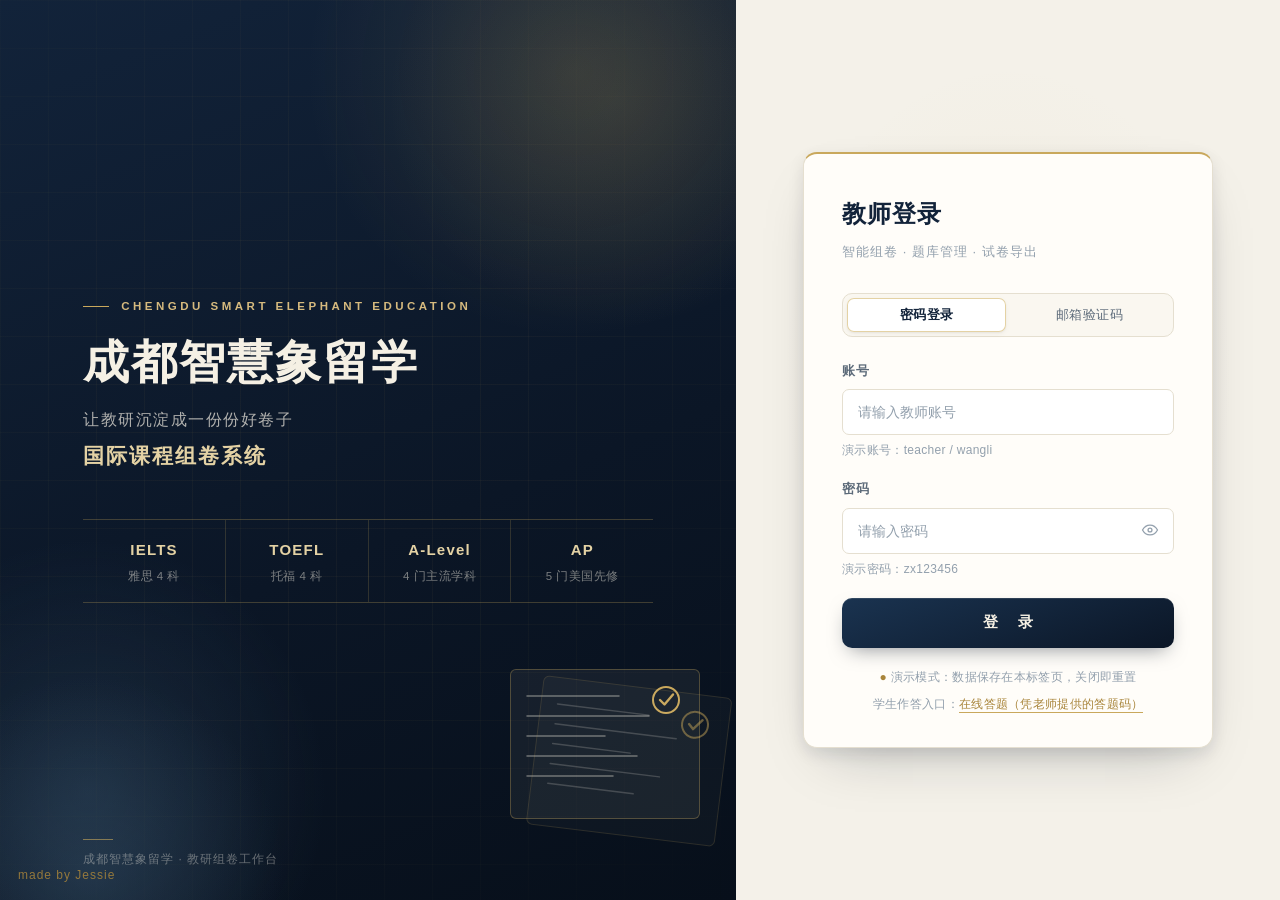
==== commit 73e46b3a: "统一静态资源版本参数 v=20261001c（admin/answer/print/common）" ====
--- a/admin.html
+++ b/admin.html
@@ -4,7 +4,7 @@
   <meta charset="UTF-8">
   <meta name="viewport" content="width=device-width, initial-scale=1.0">
   <title>教研工作台 · 国际课程组卷系统</title>
-  <link rel="stylesheet" href="css/style.css?v=20261001b">
+  <link rel="stylesheet" href="css/style.css?v=20261001c">
 </head>
 <body>
 
@@ -736,13 +736,13 @@
     </div>
   </div>
 
-  <script src="js/common.js?v=20261001b"></script>
-  <script src="js/mock-data.js?v=20261001b"></script>
-  <script src="js/api.js?v=20261001b"></script>
-  <script src="js/admin.js?v=20261001b"></script>
-  <script src="js/builder.js?v=20261001b"></script>
-  <script src="js/exams.js?v=20261001b"></script>
-  <script src="js/archive.js?v=20261001b"></script>
-  <script src="js/micro.js?v=20261001b"></script>
+  <script src="js/common.js?v=20261001c"></script>
+  <script src="js/mock-data.js?v=20261001c"></script>
+  <script src="js/api.js?v=20261001c"></script>
+  <script src="js/admin.js?v=20261001c"></script>
+  <script src="js/builder.js?v=20261001c"></script>
+  <script src="js/exams.js?v=20261001c"></script>
+  <script src="js/archive.js?v=20261001c"></script>
+  <script src="js/micro.js?v=20261001c"></script>
 </body>
 </html>
--- a/css/style.css
+++ b/css/style.css
@@ -2312,3 +2312,49 @@
 .row-actions { gap: 5px; }
 .btn-mini:active, .chip:active { transform: scale(0.94); }
 .table.data td { padding: 10px 14px; }
+
+/* ================= 登录：方式页签 / 邮箱验证码 ================= */
+.login-tabs {
+  display: flex;
+  gap: 4px;
+  background: var(--paper-2);
+  border: 1px solid var(--line);
+  border-radius: 10px;
+  padding: 4px;
+  margin-bottom: 24px;
+}
+.ltab {
+  flex: 1;
+  height: 34px;
+  border: none;
+  background: transparent;
+  border-radius: 7px;
+  font-size: 13px;
+  letter-spacing: 0.5px;
+  color: var(--tx-2);
+  transition: all var(--t-fast);
+}
+.ltab:hover { color: var(--gold-700); }
+.ltab.on {
+  background: #fff;
+  color: var(--ink-800);
+  font-weight: 600;
+  box-shadow: var(--sh-1), inset 0 0 0 1px var(--gold-300);
+}
+.code-row { display: flex; gap: 8px; }
+.code-row input { flex: 1; min-width: 0; }
+.code-btn {
+  flex: none;
+  height: 46px;
+  padding: 0 14px;
+  border-radius: var(--r-sm);
+  border: 1px solid var(--gold-400);
+  background: var(--gold-100);
+  color: var(--gold-700);
+  font-size: 13px;
+  font-weight: 600;
+  letter-spacing: 0.5px;
+  transition: all var(--t-fast);
+}
+.code-btn:hover:not(:disabled) { background: var(--gold-500); border-color: var(--gold-500); color: #fff; }
+.code-btn:disabled { opacity: 0.55; cursor: not-allowed; }
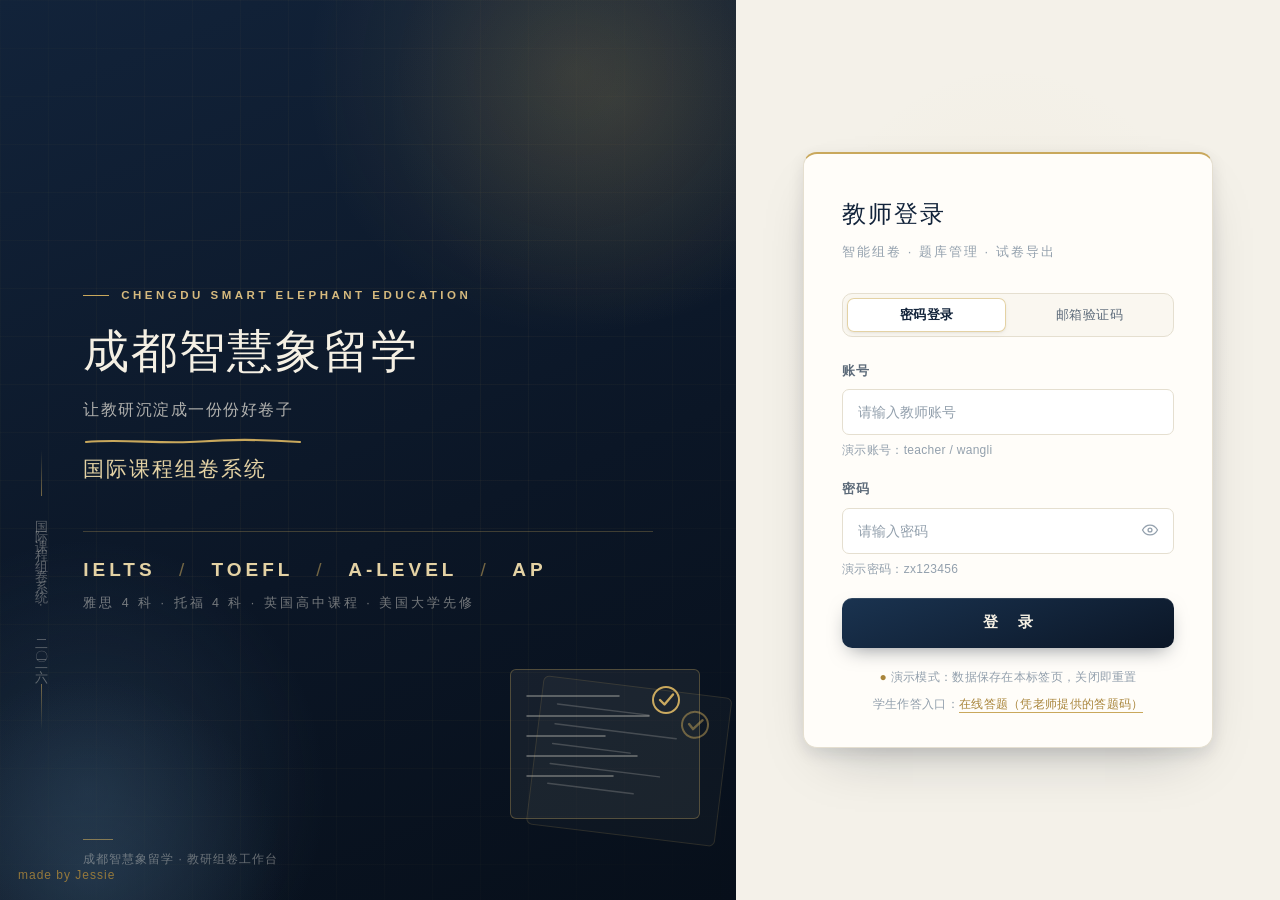
==== commit 12aaa619: "文楷排印层（霞鹜文楷屏显版离线分片）+ 登录页字标行/书脊/手绘金线 + 印章式状态章（v=20261001d）" ====
--- a/admin.html
+++ b/admin.html
@@ -4,7 +4,8 @@
   <meta charset="UTF-8">
   <meta name="viewport" content="width=device-width, initial-scale=1.0">
   <title>教研工作台 · 国际课程组卷系统</title>
-  <link rel="stylesheet" href="css/style.css?v=20261001c">
+  <link rel="stylesheet" href="vendor/lxgw/lxgwwenkaigbscreen.css">
+  <link rel="stylesheet" href="css/style.css?v=20261001d">
 </head>
 <body>
 
@@ -736,13 +737,13 @@
     </div>
   </div>
 
-  <script src="js/common.js?v=20261001c"></script>
-  <script src="js/mock-data.js?v=20261001c"></script>
-  <script src="js/api.js?v=20261001c"></script>
-  <script src="js/admin.js?v=20261001c"></script>
-  <script src="js/builder.js?v=20261001c"></script>
-  <script src="js/exams.js?v=20261001c"></script>
-  <script src="js/archive.js?v=20261001c"></script>
-  <script src="js/micro.js?v=20261001c"></script>
+  <script src="js/common.js?v=20261001d"></script>
+  <script src="js/mock-data.js?v=20261001d"></script>
+  <script src="js/api.js?v=20261001d"></script>
+  <script src="js/admin.js?v=20261001d"></script>
+  <script src="js/builder.js?v=20261001d"></script>
+  <script src="js/exams.js?v=20261001d"></script>
+  <script src="js/archive.js?v=20261001d"></script>
+  <script src="js/micro.js?v=20261001d"></script>
 </body>
 </html>
--- a/css/style.css
+++ b/css/style.css
@@ -2358,3 +2358,146 @@
 }
 .code-btn:hover:not(:disabled) { background: var(--gold-500); border-color: var(--gold-500); color: #fff; }
 .code-btn:disabled { opacity: 0.55; cursor: not-allowed; }
+
+/* ================= 文楷排印层（霞鹜文楷屏显版，vendor/lxgw 离线分片） =================
+ * 规则：标题性文字用文楷（有手写卷面温度），操作性文字（按钮/表单/表格）保持黑体；
+ * 文楷仅 400 字重，消费处一律 font-synthesis: none 禁用合成粗体。 */
+:root {
+  --f-kai: "LXGW WenKai GB Screen", "KaiTi", "STKaiti", "Noto Serif SC", serif;
+}
+.topbar .brand,
+.section-head h2,
+.stat-meta .stat-value,
+.paper-card .pc-name,
+.paper-brief .pb-name,
+.entry-head .eh-title,
+.modal-head .m-title,
+.qb-title,
+.cand-row .cr-main b,
+.kn-row b,
+.ws-toolbar .ws-name,
+.gen-summary .gs-item b,
+.lb-name-zh,
+.lb-system,
+.rh-title,
+.lc-title,
+.sec-name-input {
+  font-family: var(--f-kai);
+  font-synthesis: none;
+  letter-spacing: 0.5px;
+}
+/* 数字换文楷：题号/分值/统计数呈现手写卷面感 */
+.q-card .qc-no,
+.ws-q .wq-no,
+.score-row .sq-no,
+.cand-row .cr-num b,
+.paper-card .pc-nums b,
+.paper-brief .pb-meta b,
+.stat-meta .stat-value {
+  font-family: var(--f-kai);
+  font-synthesis: none;
+  font-variant-numeric: normal;
+}
+.ws-sec-head .sec-name-input { letter-spacing: 1px; }
+/* 页签与品牌换文楷 */
+.nav-tab { font-family: var(--f-kai); font-synthesis: none; }
+.topbar .brand { font-weight: 400; letter-spacing: 1px; }
+.section-head h2 { font-weight: 400; font-size: 18.5px; color: var(--ink-800); }
+.stat-meta .stat-value { font-weight: 400; font-size: 27px; }
+.stat-meta .stat-label { font-family: var(--f-sans); }
+
+/* 印章式状态章（试卷卡右上角的 定稿/草稿） */
+.paper-card .tag-draft,
+.paper-card .tag-final {
+  font-family: var(--f-kai);
+  font-synthesis: none;
+  font-size: 12.5px;
+  padding: 2px 9px;
+  border: 1.5px solid currentColor;
+  border-radius: 4px;
+  box-shadow: inset 0 0 0 1px rgba(255, 255, 255, 0.6);
+  transform: rotate(-4deg);
+  opacity: 0.92;
+  letter-spacing: 2px;
+}
+.paper-card .tag-final { color: var(--ok); background: rgba(69, 119, 92, 0.06); }
+.paper-card .tag-draft { color: var(--gold-700); background: rgba(201, 168, 92, 0.08); }
+
+/* ================= 登录页去模板化：字标行 / 书脊 / 手绘线 ================= */
+/* IELTS 四格 → 一行编辑化字标 */
+.login-brand .lb-wordmark {
+  margin-top: 44px;
+  padding-top: 22px;
+  border-top: 1px solid rgba(201, 168, 92, 0.28);
+  font-family: var(--f-num);
+  font-size: 19px;
+  font-weight: 600;
+  letter-spacing: 4px;
+  color: var(--gold-300);
+  white-space: nowrap;
+  animation: hero-up 0.8s var(--e-out) 0.3s both;
+}
+.login-brand .lb-wordmark i {
+  font-style: normal;
+  color: rgba(201, 168, 92, 0.55);
+  padding: 0 14px;
+  font-weight: 400;
+}
+.login-brand .lb-wordmark-sub {
+  margin-top: 8px;
+  font-size: 12.5px;
+  letter-spacing: 3px;
+  color: rgba(245, 240, 228, 0.45);
+  animation: hero-up 0.8s var(--e-out) 0.36s both;
+}
+/* 书脊：左缘竖排（书卷气签名元素） */
+.lb-spine {
+  position: absolute;
+  left: 2.4vw;
+  top: 50%;
+  transform: translateY(-50%);
+  writing-mode: vertical-rl;
+  font-family: var(--f-kai);
+  font-synthesis: none;
+  font-size: 13px;
+  letter-spacing: 10px;
+  color: rgba(245, 240, 228, 0.34);
+  display: flex;
+  align-items: center;
+  gap: 14px;
+  z-index: 2;
+  pointer-events: none;
+  animation: hero-up 1s var(--e-out) 0.5s both;
+}
+.lb-spine::before {
+  content: "";
+  width: 1px;
+  height: 46px;
+  background: linear-gradient(180deg, transparent, rgba(201, 168, 92, 0.55));
+}
+.lb-spine::after {
+  content: "";
+  width: 1px;
+  height: 46px;
+  background: linear-gradient(0deg, transparent, rgba(201, 168, 92, 0.55));
+}
+/* 口号下的金色手绘线（SVG 描边动画） */
+.lb-stroke-line { display: block; margin-top: 14px; overflow: visible; }
+.lb-stroke-line path {
+  stroke-dasharray: 320;
+  stroke-dashoffset: 320;
+  animation: draw-line 1.1s var(--e-out) 0.7s forwards;
+}
+@keyframes draw-line { to { stroke-dashoffset: 0; } }
+/* 文楷标题们 */
+.lb-name-zh { font-weight: 400; letter-spacing: 4px; font-size: 44px; }
+.lb-system { font-weight: 400; letter-spacing: 3px; }
+.login-card .lc-title { font-weight: 400; letter-spacing: 2px; }
+.login-card .lc-sub { letter-spacing: 2px; }
+
+@media (max-width: 768px) {
+  .lb-spine { display: none; }
+  .login-brand .lb-wordmark { font-size: 13.5px; letter-spacing: 1.2px; white-space: normal; }
+  .login-brand .lb-wordmark i { padding: 0 8px; }
+  .lb-name-zh { letter-spacing: 2px; }
+}
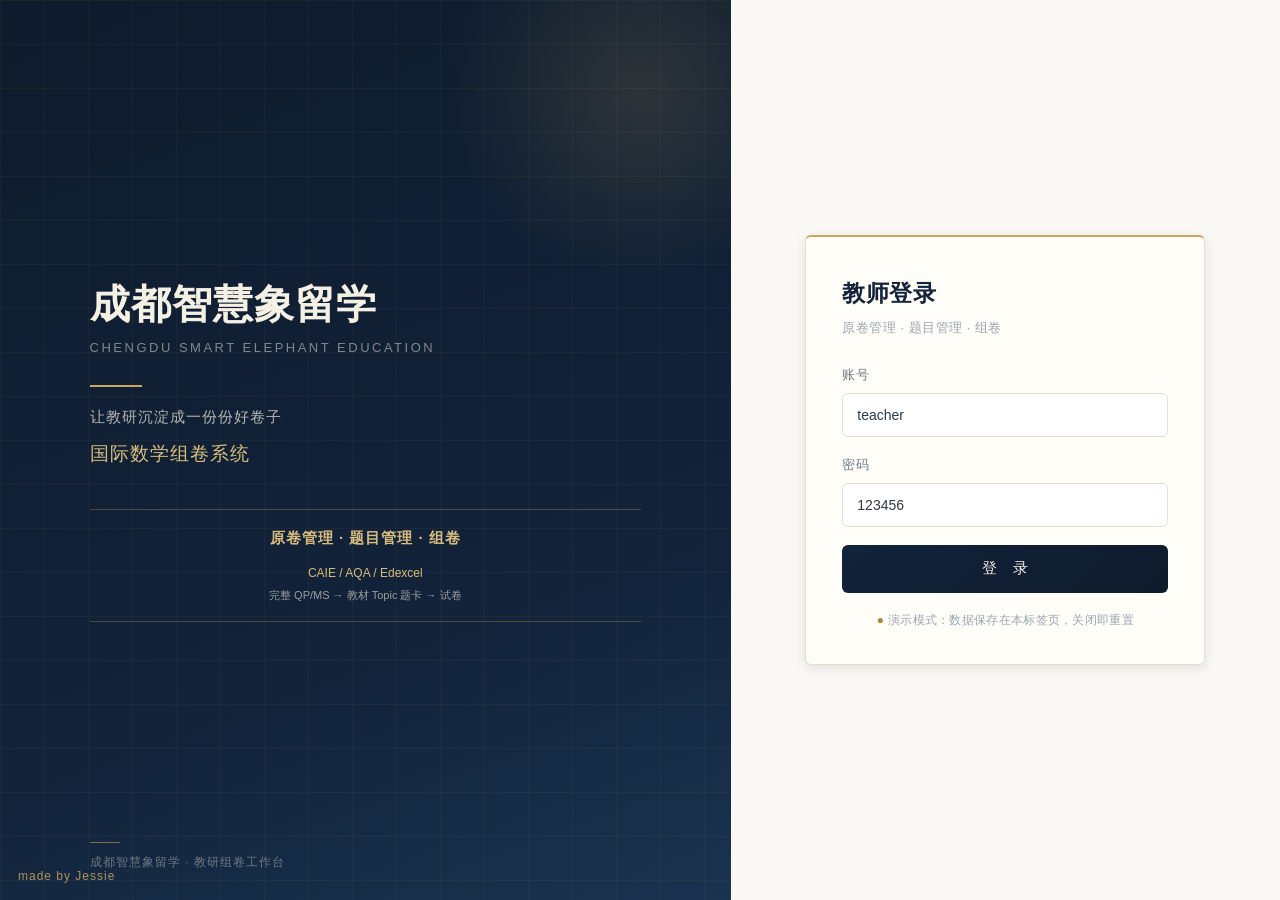
==== commit 82ae55e1: "部署 e9894d8 最新版：真实 P1 题库移植为纯静态演示 Pages 无 Python 运行时，而最新版四个模块（原卷管理/裁剪题卡/组卷/诊断线索） 全部依赖后端接口，直接静态部署会退化成空题" ====
--- a/admin.html
+++ b/admin.html
@@ -3,9 +3,9 @@
 <head>
   <meta charset="UTF-8">
   <meta name="viewport" content="width=device-width, initial-scale=1.0">
-  <title>教研工作台 · 国际课程组卷系统</title>
-  <link rel="stylesheet" href="vendor/lxgw/lxgwwenkaigbscreen.css">
-  <link rel="stylesheet" href="css/style.css?v=20261001d">
+  <title>教研工作台 · 国际数学组卷系统</title>
+  <link rel="stylesheet" href="css/style.css?v=20261001b">
+  <link rel="stylesheet" href="css/workspace.css?v=20261002">
 </head>
 <body>
 
@@ -18,7 +18,7 @@
           <path d="M14 4v5h5"/><path d="M8.5 13h7M8.5 16.5h5"/>
         </svg>
       </span>
-      国际课程组卷系统
+      国际数学组卷系统
       <span class="brand-sub">教研组卷工作台</span>
     </div>
     <div class="spacer"></div>
@@ -33,41 +33,83 @@
   </header>
 
   <main class="page">
-    <!-- 页签导航 -->
-    <nav class="nav-tabs" id="nav-tabs">
-      <button class="nav-tab active" data-tab="builder">
-        <svg viewBox="0 0 24 24" fill="none" stroke="currentColor" stroke-width="1.8"><path d="M12 20h9"/><path d="M16.5 3.5a2.1 2.1 0 0 1 3 3L7 19l-4 1 1-4L16.5 3.5z"/></svg>
-        组卷台
-      </button>
-      <button class="nav-tab" data-tab="archive">
-        <svg viewBox="0 0 24 24" fill="none" stroke="currentColor" stroke-width="1.8"><path d="M4 5a2 2 0 0 1 2-2h9l5 5v12a2 2 0 0 1-2 2H6a2 2 0 0 1-2-2V5z"/><path d="M14 3v6h6"/><path d="M8 13h8M8 17h5"/></svg>
-        真题库
-      </button>
-      <button class="nav-tab" data-tab="practice">
-        <svg viewBox="0 0 24 24" fill="none" stroke="currentColor" stroke-width="1.8"><path d="M12 20l-7-7a4.6 4.6 0 1 1 7-6 4.6 4.6 0 1 1 7 6l-7 7z"/></svg>
-        刷题
-      </button>
-      <button class="nav-tab" data-tab="bank">
-        <svg viewBox="0 0 24 24" fill="none" stroke="currentColor" stroke-width="1.8"><path d="M4 19V5a2 2 0 0 1 2-2h13v18H6a2 2 0 0 1-2-2z"/><path d="M19 17H6a2 2 0 0 0-2 2"/><path d="M9 7h6M9 11h6"/></svg>
-        题库
-      </button>
-      <button class="nav-tab" data-tab="papers">
-        <svg viewBox="0 0 24 24" fill="none" stroke="currentColor" stroke-width="1.8"><path d="M14 3H6a2 2 0 0 0-2 2v14a2 2 0 0 0 2 2h12a2 2 0 0 0 2-2V9l-6-6z"/><path d="M14 3v6h6"/><path d="M9 13h6M9 17h6"/></svg>
-        试卷库
-      </button>
-      <button class="nav-tab" data-tab="overview">
-        <svg viewBox="0 0 24 24" fill="none" stroke="currentColor" stroke-width="1.8"><rect x="3" y="3" width="7" height="9" rx="1"/><rect x="14" y="3" width="7" height="5" rx="1"/><rect x="14" y="12" width="7" height="9" rx="1"/><rect x="3" y="16" width="7" height="5" rx="1"/></svg>
-        总览
-      </button>
-      <button class="nav-tab" data-tab="exams">
-        <svg viewBox="0 0 24 24" fill="none" stroke="currentColor" stroke-width="1.8"><path d="M9 4h6v3a3 3 0 0 1-6 0V4z"/><path d="M10 4H7a2 2 0 0 0-2 2v13a2 2 0 0 0 2 2h10a2 2 0 0 0 2-2V6a2 2 0 0 0-2-2h-3"/><path d="M9 12h6M9 16h4"/></svg>
-        考试
-      </button>
-      <button class="nav-tab" data-tab="audit">
-        <svg viewBox="0 0 24 24" fill="none" stroke="currentColor" stroke-width="1.8"><circle cx="12" cy="12" r="9"/><path d="M12 7v5l3 3"/></svg>
-        审计
-      </button>
+    <section class="workspace-intro">
+      <div><h1>教研题库工作台</h1><p>完整原卷 → 裁剪题卡 → 教材 Topic → 组卷</p></div>
+      <label>考试局 <select id="workspace-board"><option value="Edexcel">Pearson Edexcel</option><option value="CAIE">Cambridge International（CAIE）</option><option value="AQA">AQA</option></select></label>
+    </section>
+    <nav class="nav-tabs" id="nav-tabs" aria-label="后台模块">
+      <button class="nav-tab active" data-tab="archive">原卷管理</button>
+      <button class="nav-tab" data-tab="cards">题目管理</button>
+      <button class="nav-tab" data-tab="compose">组卷</button>
+      <button class="nav-tab" data-tab="leads">诊断线索 / Leads</button>
     </nav>
+    <section id="tab-leads" hidden>
+      <div class="section-head"><h2>诊断线索 / Leads</h2><button class="btn btn-ghost" id="leads-refresh">刷新线索</button></div>
+      <p>最近 200 条咨询 · 仅管理员可查看 · <a href="diagnostic.html" target="_blank" rel="noopener">打开学生 P1 快速诊断</a></p>
+      <p id="leads-status" role="status"></p>
+      <label><input type="checkbox" id="leads-priority-only"> 只看重点客户</label>
+      <div style="overflow-x:auto"><table class="data-table"><thead><tr><th>姓名 / 联系方式</th><th>课程 / 考试时间</th><th>准备度</th><th>薄弱 / 风险 Topic</th><th>未学 Topic</th><th>意向 / 提交时间</th><th>关注 / 操作</th></tr></thead><tbody id="leads-rows"></tbody></table></div>
+    </section>
+    <section id="tab-cards" hidden>
+      <div class="section-head"><h2>裁剪题卡</h2><button class="btn btn-ghost" id="wc-catalog-open">教材目录</button></div>
+      <div class="toolbar">
+        <select id="wc-view"><option value="topic">按知识点看题</option><option value="source">按原卷看题</option></select>
+        <select id="wc-paper" aria-label="卷型"></select>
+        <select id="wc-catalog" aria-label="教材版本"></select>
+        <select id="wc-topic" aria-label="教材知识点"></select>
+        <select id="wc-source" aria-label="来源原卷" hidden></select>
+        <select id="wc-state"><option value="">全部题卡</option><option value="pending">待确认</option><option value="ready">可用于组卷</option></select>
+      </div>
+      <p class="f-hint" id="wc-directory-note"></p>
+      <div class="question-cards" id="wc-list"></div>
+    </section>
+    <section id="tab-compose" hidden>
+      <div class="section-head"><h2>组卷</h2><button class="btn btn-ghost" id="wg-saved-toggle">已保存试卷</button></div>
+      <p class="f-hint">材料来自已确认可用的裁剪题卡。先选卷型和 Topic，再按难度、预计分钟、来源年份筛选。</p>
+      <div class="toolbar" id="wg-filters">
+        <select id="wg-paper" aria-label="组卷卷型"></select>
+        <select id="wg-catalog" aria-label="组卷教材版本"></select>
+        <select id="wg-topic" aria-label="组卷知识点"></select>
+        <select id="wg-difficulty"><option value="">全部难度</option><option value="1">1 · 基础</option><option value="2">2 · 较易</option><option value="3">3 · 中等</option><option value="4">4 · 较难</option><option value="5">5 · 挑战</option></select>
+        <input type="number" id="wg-year" placeholder="原卷年份" min="2000" max="2100" aria-label="来源年份">
+        <input type="number" id="wg-max-minutes" placeholder="单题最多分钟" min="1" max="600" aria-label="单题预计分钟上限">
+        <input type="number" id="wg-target" placeholder="目标总分钟" min="1" max="600" value="30" aria-label="目标总分钟">
+        <button class="btn btn-primary" id="wg-generate">按条件选题</button>
+      </div>
+      <p id="wg-result" role="status"></p>
+      <div class="compose-grid">
+        <div><h3>候选题卡</h3><div class="question-cards" id="wg-list"></div></div>
+        <div class="card compose-paper"><div class="section-head"><h2>当前试卷</h2><button class="btn-mini" id="wg-clear">新建 / 清空</button></div>
+          <input id="wg-name" placeholder="试卷名称" aria-label="试卷名称">
+          <p id="wg-sum"></p><p class="f-hint" id="wg-scope"></p><div id="wg-items"></div>
+          <div class="row-actions"><button class="btn btn-primary" id="wg-save">保存试卷</button><button class="btn btn-ghost" id="wg-qp" disabled>下载 QP</button><button class="btn btn-ghost" id="wg-ms" disabled>下载 MS</button></div>
+          <p class="f-hint">已保存试卷保留题卡当时的内容版本；调整后请先保存再下载。</p>
+        </div>
+      </div>
+      <div id="wg-saved" hidden></div>
+    </section>
+    <div class="modal-mask" id="modal-card-metadata"><div class="modal">
+      <div class="modal-head"><div><div class="m-title">题卡标签与可用状态</div><div class="m-sub" id="wm-source"></div></div><button class="modal-close" data-close="modal-card-metadata">✕</button></div>
+      <div class="modal-body"><div class="form-grid">
+        <div class="form-item"><label>难度</label><select id="wm-diff"><option value="1">1 · 基础</option><option value="2">2 · 较易</option><option value="3">3 · 中等</option><option value="4">4 · 较难</option><option value="5">5 · 挑战</option></select></div>
+        <div class="form-item"><label>预计完成时间（分钟）</label><input id="wm-minutes" type="number" min="1" max="600"></div>
+        <div class="form-item"><label>分值</label><input id="wm-marks" type="number" min="0.5" max="1000" step="0.5"></div>
+      </div><h3>教材 Topic（可多选）</h3><div id="wm-topics"></div>
+      <label class="confirm-line"><input id="wm-confirm" type="checkbox"> 我已检查完整题干、MS 对应或暂缺状态及标签，可以用于内部组卷。</label>
+      <p class="f-hint">修改裁剪后需再次确认。此操作不公开私有原卷。</p>
+      <div class="form-actions"><button class="btn btn-ghost" id="wm-draft">保存草稿</button><button class="btn btn-primary" id="wm-approve">确认可用</button></div></div>
+    </div></div>
+    <div class="modal-mask" id="modal-textbook"><div class="modal">
+      <div class="modal-head"><div><div class="m-title">官方教材目录</div><div class="m-sub">目录按考试局、卷型、教材版本隔离；不自动套用其他考试局或旧知识树。</div></div><button class="modal-close" data-close="modal-textbook">✕</button></div>
+      <div class="modal-body"><div class="form-grid">
+        <div class="form-item"><label>卷型 / 科目模块</label><input id="wt-paper" placeholder="例如 P1、9709 Paper 1"></div>
+        <div class="form-item"><label>官方教材名称</label><input id="wt-title"></div>
+        <div class="form-item"><label>版本 / ISBN</label><input id="wt-edition"></div>
+        <div class="form-item"><label>目录来源（官方链接或教材页码）</label><input id="wt-source"></div>
+      </div><div class="form-item"><label>目录：每行「章节 | 知识点」，按教材顺序填写</label><textarea id="wt-entries" rows="9" placeholder="填写所选教材实际目录，不使用示例知识点"></textarea></div>
+      <label class="confirm-line"><input id="wt-confirm" type="checkbox"> 我已核对目录与当前考试局的官方教材及版本一致。</label>
+      <div class="form-actions"><button class="btn btn-primary" id="wt-save">保存教材目录</button></div></div>
+    </div></div>
 
     <!-- ========== 总览 ========== -->
     <section id="tab-overview" hidden>
@@ -107,13 +149,14 @@
     </section>
 
     <!-- ========== 真题库 ========== -->
-    <section id="tab-archive" hidden>
+    <section id="tab-archive">
       <div class="toolbar">
-        <select id="ar-paper"><option value="全部">全部 Paper</option><option value="P1">P1</option><option value="P2">P2</option></select>
+        <input id="ar-paper" list="ar-paper-options" placeholder="卷型 / 模块（全部）" aria-label="原卷卷型" style="height:38px;width:170px;">
+        <datalist id="ar-paper-options"></datalist>
         <input type="number" id="ar-year" placeholder="年份" style="height:38px;width:90px;border:1px solid var(--c-border);border-radius:6px;padding:0 10px;">
-        <select id="ar-session"><option value="全部">全部考季</option><option value="January">January</option><option value="June">June</option><option value="October">October</option></select>
+        <select id="ar-session"><option value="全部">全部考季</option><option value="January">January</option><option value="June">June</option><option value="Summer">Summer</option><option value="October">October</option></select>
         <select id="ar-status"><option value="全部状态">全部状态</option><option value="published">已发布</option><option value="draft">草稿</option><option value="disabled">已下架</option></select>
-        <button class="btn btn-primary" id="btn-ep-new">＋ 新建真题卷</button>
+        <button class="btn btn-primary" id="btn-ep-new">＋ 新建原卷</button>
         <span class="result-count" id="ar-count"></span>
       </div>
       <div class="table-wrap">
@@ -122,6 +165,8 @@
           <tbody id="ar-tbody"></tbody>
         </table>
       </div>
+      <div class="section-head" style="margin-top:22px;"><h2>原卷题卡与裁剪修订</h2><span class="sec-note">标签与可用状态统一在「题目管理」维护</span></div>
+      <div id="ar-source-drafts" class="table-wrap" style="padding:14px;">请选择有完整 PDF 的原卷，点击「创建大题」；保存后可在此重新打开预览。</div>
     </section>
 
     <!-- ========== 知识点刷题 ========== -->
@@ -219,9 +264,9 @@
     </section>
 
     <!-- ========== 组卷台（双栏工作区） ========== -->
-    <section id="tab-builder">
+    <section id="tab-builder" hidden>
       <div class="ws-toolbar">
-        <input type="text" id="ws-name" placeholder="试卷名称 *（如：雅思阅读强化周测）" class="ws-name">
+        <input type="text" id="ws-name" placeholder="试卷名称 *（如：Edexcel P1 数学练习）" class="ws-name">
         <input type="text" id="ws-line" placeholder="卷面科目行（可空）" class="ws-line">
         <input type="number" id="ws-duration" placeholder="时长" min="0" class="ws-dur" title="建议总时长（分钟），留空自动汇总">
         <select id="ws-variant" class="ws-var" title="卷型标记">
@@ -319,7 +364,7 @@
     </section>
   </main>
 
-  <footer class="site-footer">成都智慧象留学 · 国际课程组卷系统（端口 8687）</footer>
+  <footer class="site-footer">成都智慧象留学 · 国际课程题库与组卷</footer>
 
   <!-- 新增/编辑试题弹窗 -->
   <div class="modal-mask" id="modal-question">
@@ -358,15 +403,15 @@
           <div class="form-item full">
             <label>知识点（从大纲选择或直接输入，顿号分隔）</label>
             <div style="display:flex;gap:8px;align-items:center;">
-              <input type="text" id="e-tags" list="tag-list-2" placeholder="如：同义替换、长难句" style="flex:1;">
+              <input type="text" id="e-tags" list="tag-list-2" placeholder="如：Quadratics、Differentiation" style="flex:1;">
               <button type="button" class="btn btn-ghost" id="btn-e-knowledge" style="height:38px;flex:none;">从大纲选择</button>
             </div>
             <datalist id="tag-list-2"></datalist>
             <div id="e-knowledge-picker" hidden></div>
           </div>
           <div class="form-item full">
-            <label>材料 / 文章 / 听力原文（可空）</label>
-            <textarea id="e-passage" placeholder="阅读文章、听力原文、题干背景等"></textarea>
+            <label>公共题干 / 题目背景（可空）</label>
+            <textarea id="e-passage" placeholder="大题的公共条件、函数定义或题目背景"></textarea>
           </div>
           <div class="form-item full">
             <label>题干 <span class="req">*</span></label>
@@ -387,7 +432,7 @@
           </div>
           <div class="form-item full" id="e-answer-text-wrap">
             <label>参考答案 / 评分要点 <span class="req">*</span></label>
-            <textarea id="e-answer-text" placeholder="填空/简答/写作/口语题填参考答案或评分要点"></textarea>
+            <textarea id="e-answer-text" placeholder="填写参考答案、解题步骤或评分要点"></textarea>
           </div>
           <div class="form-item full">
             <label>解析（可空，打印教师卷时随答案展示）</label>
@@ -395,7 +440,7 @@
           </div>
           <div class="form-item">
             <label>来源</label>
-            <input type="text" id="e-source" placeholder="如：剑桥雅思 19 / OG / 自编">
+            <input type="text" id="e-source" placeholder="如：Edexcel P1 June 2024 / 教研自编">
           </div>
           <div class="form-item">
             <label>建议分值</label>
@@ -416,8 +461,8 @@
               <option value="0">私有题（仅自己与总监可见）</option>
             </select>
           </div>
-          <div class="form-item full">
-            <label>听力音频（mp3/wav/m4a ≤20MB，在线答题时学生可播放）</label>
+          <div class="form-item full" hidden>
+            <label>历史音频附件</label>
             <div style="display:flex;gap:12px;align-items:center;flex-wrap:wrap;">
               <input type="file" id="e-audio-file" accept=".mp3,.wav,.m4a,.ogg,.aac,.webm" hidden>
               <button type="button" class="btn btn-ghost" id="btn-e-audio">上传音频</button>
@@ -567,25 +612,25 @@
     <div class="modal">
       <div class="modal-head">
         <div>
-          <div class="m-title" id="ep-title">新建真题卷</div>
+          <div class="m-title" id="ep-title">新建原卷</div>
           <div class="m-sub">Pearson Edexcel IAL Mathematics · QP = Question Paper，MS = Mark Scheme</div>
         </div>
         <button class="modal-close" data-close="modal-exampaper">✕</button>
       </div>
       <div class="modal-body">
-        <input type="hidden" id="ep-id">
+        <input type="hidden" id="ep-id"><div class="form-item"><label>考试局</label><select id="ep-board"><option value="Edexcel">Pearson Edexcel</option><option value="CAIE">CAIE</option><option value="AQA">AQA</option></select></div>
         <div class="form-grid three">
           <div class="form-item">
             <label>Paper <span class="req">*</span></label>
-            <select id="ep-paper"><option value="P1">P1 · Pure Mathematics 1</option><option value="P2">P2 · Pure Mathematics 2</option></select>
+            <input id="ep-paper" placeholder="如 P1、9709 Paper 1、7357/1" maxlength="80">
           </div>
           <div class="form-item">
             <label>年份 <span class="req">*</span></label>
             <input type="number" id="ep-year" min="2000" max="2030">
           </div>
           <div class="form-item">
-            <label>考季</label>
-            <select id="ep-session"><option value="January">January</option><option value="June">June</option><option value="October">October</option><option value="November">November</option></select>
+            <label>考季 <span class="req">*</span></label>
+            <select id="ep-session"><option value="January">January</option><option value="June">June</option><option value="Summer">Summer</option><option value="October">October</option><option value="November">November</option></select>
           </div>
           <div class="form-item">
             <label>卷号（Paper Code）</label>
@@ -593,13 +638,18 @@
           </div>
           <div class="form-item">
             <label>状态</label>
-            <select id="ep-status"><option value="published">已发布</option><option value="draft">草稿</option><option value="disabled">已下架</option></select>
+            <select id="ep-status"><option value="draft">草稿</option><option value="published">已发布</option><option value="disabled">已下架</option></select>
           </div>
         </div>
         <div class="form-grid" style="margin-top:14px;">
+          <div class="form-item"><label>QP 来源说明</label><input type="text" id="ep-qp-source" placeholder="例如：教研提供的 Pearson 原卷"></div>
+          <div class="form-item"><label>MS 来源说明</label><input type="text" id="ep-ms-source" placeholder="对应的官方评分方案"></div>
+          <div class="form-item"><label>展示与使用权限备注</label><input type="text" id="ep-permission-note" placeholder="仅供内部演示；公开使用待确认"></div>
+          <div class="form-item"><label>展示范围</label><select id="ep-display-scope"><option value="internal">仅教研后台</option><option value="public">公开原卷元数据</option></select></div>
+        </div>
+        <div class="form-grid" style="margin-top:14px;">
           <div class="form-item">
             <label>Question Paper PDF</label>
-            <input type="hidden" id="ep-qp-url">
             <div style="display:flex;gap:8px;align-items:center;">
               <input type="file" id="ep-qp-file" accept=".pdf" hidden>
               <button type="button" class="btn btn-ghost" id="btn-ep-qp">上传 QP</button>
@@ -608,7 +658,6 @@
           </div>
           <div class="form-item">
             <label>Mark Scheme PDF</label>
-            <input type="hidden" id="ep-ms-url">
             <div style="display:flex;gap:8px;align-items:center;">
               <input type="file" id="ep-ms-file" accept=".pdf" hidden>
               <button type="button" class="btn btn-ghost" id="btn-ep-ms">上传 MS</button>
@@ -618,8 +667,54 @@
         </div>
         <div class="form-actions">
           <button class="btn btn-ghost" data-close="modal-exampaper">取消</button>
-          <button class="btn btn-primary" id="btn-ep-save">保存真题卷</button>
-        </div>
+          <button class="btn btn-primary" id="btn-ep-save">保存原卷</button>
+        </div>
+      </div>
+    </div>
+  </div>
+
+  <!-- Phase 1B: one complete original question, with ordered QP/MS regions -->
+  <div class="modal-mask" id="modal-source-question">
+    <div class="modal" style="max-width:1060px;">
+      <div class="modal-head">
+        <div><div class="m-title" id="sq-title">从原卷创建完整大题</div>
+          <div class="m-sub">原卷页面与 MS 区域由教研人工选择；(a)/(b) 等小问必须包含在同一道大题内。</div></div>
+        <button class="modal-close" data-close="modal-source-question">✕</button>
+      </div>
+      <div class="modal-body">
+        <div class="form-grid" style="margin-bottom:12px;">
+          <div class="form-item"><label>原生大题号 <span class="req">*</span></label><input id="sq-number" inputmode="numeric" maxlength="3" placeholder="如 1；不要写 1(a)"></div>
+          <div class="form-item"><label>查看原卷</label><select id="sq-kind"><option value="qp">Question Paper（QP）</option><option value="ms">Mark Scheme（MS）</option></select></div>
+        </div>
+        <div id="sq-selector">
+          <div class="row-actions" style="margin:12px 0;align-items:center;">
+            <button type="button" class="btn btn-ghost" id="sq-prev">上一页</button>
+            <label>PDF 页码 <input type="number" id="sq-page" min="1" style="width:70px;height:34px;"></label>
+            <span id="sq-page-total"></span>
+            <button type="button" class="btn btn-ghost" id="sq-next">下一页</button>
+            <button type="button" class="btn btn-ghost" id="sq-add-full">加入整页</button>
+            <button type="button" class="btn btn-primary" id="sq-add-region">加入拖选区域</button>
+          </div>
+          <p class="f-hint">在页面图片上拖拽选择内容；跨页大题请按阅读顺序逐页加入，MS 可单独选多页。页码按 PDF 页码计算。</p>
+          <div id="sq-original" hidden style="margin:10px 0;padding:10px;border:1px dashed #d5a06a;border-radius:6px;background:#fdf9f4;">
+            <strong style="font-size:13px;">原选区（对比用，保存前不变）</strong>
+            <div id="sq-original-list" style="margin-top:6px;"></div>
+          </div>
+          <div id="sq-stage" style="position:relative;width:fit-content;max-width:100%;margin:10px auto;border:1px solid #d5dde6;touch-action:none;">
+            <img id="sq-image" alt="私有原卷页（仅后台可见）" draggable="false" style="display:block;max-width:100%;max-height:690px;width:auto;height:auto;user-select:none;">
+            <div id="sq-selection" hidden style="position:absolute;border:2px solid #b76c2f;background:rgba(208,144,76,.14);pointer-events:none;"></div>
+          </div>
+          <div class="section-head"><h2>已选区域 · 拖选加入后可调整顺序</h2></div>
+          <div id="sq-regions"></div>
+          <div class="form-item" id="sq-note-wrap" style="margin:14px 0 0;">
+            <label>修改说明（修正时必填，供教研复核）</label>
+            <input type="text" id="sq-note" maxlength="200" placeholder="如：MS 右边界由 0.95 扩至整页，原选区裁切了评分表右边框">
+          </div>
+          <label style="display:block;margin:16px 0;"><input type="checkbox" id="sq-confirm"> 我已预览初选区域；原题号、大题边界和 QP/MS 对应仍待教研最终验收，保存仅为私有草稿。</label>
+          <div class="form-actions"><button class="btn btn-ghost" data-close="modal-source-question">取消</button><button class="btn btn-primary" id="sq-save">保存私有草稿（不发布）</button></div>
+        </div>
+        <div id="sq-saved" hidden></div>
+        <div id="sq-history" hidden></div>
       </div>
     </div>
   </div>
@@ -677,7 +772,7 @@
       <div class="modal-body">
         <div class="form-item">
           <label>蓝图名称 <span class="req">*</span></label>
-          <input type="text" id="bp-name" placeholder="如：雅思阅读强化周测蓝图">
+          <input type="text" id="bp-name" placeholder="如：P1 数学复习蓝图">
           <span class="f-hint">保存当前题型配置、难度分布与范围科目；载入后一键复用</span>
         </div>
         <div class="form-actions">
@@ -702,7 +797,7 @@
         <div class="form-grid three">
           <div class="form-item">
             <label>考试名称 <span class="req">*</span></label>
-            <input type="text" id="x-name" placeholder="如：雅思阅读周测（10 月第 1 周）">
+            <input type="text" id="x-name" placeholder="如：P1 数学周测（10 月第 1 周）">
           </div>
           <div class="form-item">
             <label>关联试卷 <span class="req">*</span></label>
@@ -737,13 +832,14 @@
     </div>
   </div>
 
-  <script src="js/common.js?v=20261001d"></script>
-  <script src="js/mock-data.js?v=20261001d"></script>
-  <script src="js/api.js?v=20261001d"></script>
-  <script src="js/admin.js?v=20261001d"></script>
-  <script src="js/builder.js?v=20261001d"></script>
-  <script src="js/exams.js?v=20261001d"></script>
-  <script src="js/archive.js?v=20261001d"></script>
-  <script src="js/micro.js?v=20261001d"></script>
+  <script src="js/common.js?v=20261001b"></script>
+  <script src="js/mock-data.js?v=20261009p1static"></script>
+  <script src="js/p1-bank.js?v=20261009p1static"></script>
+  <script src="js/static-bank.js?v=20261009p1static"></script>
+  <script src="js/api.js?v=20261009p1static"></script>
+  <script src="js/admin.js?v=20261006leads"></script>
+  <script src="js/leads.js?v=20261009p1static"></script>
+  <script src="js/archive.js?v=20261002workspaceb"></script>
+  <script src="js/workspace.js?v=20261002b"></script>
 </body>
 </html>
--- a/css/style.css
+++ b/css/style.css
@@ -1,149 +1,67 @@
 /* =========================================================
- * 成都智慧象留学 · 国际课程组卷系统 — 全站样式 v2「纸阅 Atelier」
- * 2026-10-01 视觉升版：墨蓝 × 香槟金 × 暖纸面
- * 排印：DengXian / 雅黑 + Segoe UI（数字 tabular-nums）
- * 规则：金色只做点缀；动效统一 out-quint / spring 曲线；
- *       打印段（.paper-sheet）保持 A4 排版精度，勿随意改动
+ * 成都智慧象留学 · 国际课程组卷系统 - 全站样式
+ * 与学生进度追踪系统同一套视觉规范（藏蓝 #0E1B2C / 香槟金 #C9A85C）
+ * 字体：标题等线 DengXian，数字 Segoe UI，字距 ≤1px
  * ========================================================= */
 
 :root {
-  /* ---- 墨蓝（Ink） ---- */
-  --ink-950: #070F1A;
-  --ink-900: #0B1626;
-  --ink-850: #0E1B2C;
-  --ink-800: #12233A;
-  --ink-700: #1A3350;
-  --ink-600: #24446B;
-  --ink-500: #3E5C76;
-
-  /* ---- 香槟金（Champagne） ---- */
-  --gold-100: #F6EFDC;
-  --gold-200: #F0E4C8;
-  --gold-300: #E4D2A4;
-  --gold-400: #D6BA7E;
-  --gold-500: #C9A85C;
-  --gold-600: #A9853B;
-  --gold-700: #8A6D2F;
-
-  /* ---- 纸面（Paper） ---- */
-  --paper: #F4F1E9;
-  --paper-2: #FAF7F0;
-  --card: #FFFDF9;
-  --line: #E5DFD0;
-  --line-2: #EFEAE0;
-
-  /* ---- 文字 ---- */
-  --tx: #253140;
-  --tx-2: #5C6A79;
-  --tx-3: #93A0AD;
-
-  /* ---- 语义 ---- */
-  --danger: #B04A3E;
-  --danger-soft: #F7E9E6;
-  --ok: #45775C;
-  --ok-soft: #E8F0E8;
-
-  /* ---- 字体 ---- */
-  --f-sans: "DengXian", "PingFang SC", "Microsoft YaHei", "Hiragino Sans GB", sans-serif;
-  --f-num: "Segoe UI", -apple-system, "Helvetica Neue", Arial, sans-serif;
-
-  /* ---- 圆角 / 阴影 / 动效 ---- */
-  --r-sm: 7px;
-  --r-md: 10px;
-  --r-lg: 14px;
-  --sh-1: 0 1px 2px rgba(12, 23, 37, 0.05), 0 2px 6px rgba(12, 23, 37, 0.04);
-  --sh-2: 0 2px 6px rgba(12, 23, 37, 0.06), 0 14px 32px -18px rgba(12, 23, 37, 0.22);
-  --sh-3: 0 6px 16px rgba(12, 23, 37, 0.1), 0 24px 56px -24px rgba(12, 23, 37, 0.28);
-  --e-out: cubic-bezier(0.22, 1, 0.36, 1);
-  --e-spring: cubic-bezier(0.34, 1.4, 0.64, 1);
-  --t-fast: 0.18s;
-  --t-med: 0.32s;
-
-  /* ---- 旧变量别名（JS 内联样式与历史模板仍在引用，勿删） ---- */
-  --c-navy: var(--ink-850);
-  --c-navy-2: var(--ink-800);
-  --c-navy-3: var(--ink-500);
-  --c-gold: var(--gold-500);
-  --c-gold-light: var(--gold-400);
-  --c-gold-deep: var(--gold-600);
-  --c-gold-soft: var(--gold-100);
-  --c-bg: var(--paper);
-  --c-card: var(--card);
-  --c-border: var(--line);
-  --c-text: var(--tx);
-  --c-text-sub: var(--tx-2);
-  --c-text-light: var(--tx-3);
-  --c-danger: var(--danger);
-  --c-danger-soft: var(--danger-soft);
-  --c-done: var(--ok);
-  --c-done-soft: var(--ok-soft);
-  --radius: var(--r-md);
-  --shadow: var(--sh-1);
-  --shadow-hover: var(--sh-2);
-  --f-serif: var(--f-sans);
+  --c-navy: #0E1B2C;
+  --c-navy-2: #12233A;
+  --c-navy-3: #3E5C76;
+  --c-gold: #C9A85C;
+  --c-gold-light: #D8BC7E;
+  --c-gold-deep: #A9853B;
+  --c-gold-soft: #F3EAD5;
+  --c-bg: #FAF8F4;
+  --c-card: #FFFDF8;
+  --c-border: #E5DFD2;
+  --c-text: #2E3A48;
+  --c-text-sub: #6E7B88;
+  --c-text-light: #9AA6B2;
+  --c-danger: #B04A3E;
+  --c-danger-soft: #F6E8E5;
+  --c-done: #4A7A5E;
+  --c-done-soft: #E7EFE7;
+  --radius: 6px;
+  --shadow: 0 1px 3px rgba(14, 27, 44, 0.07), 0 1px 2px rgba(14, 27, 44, 0.04);
+  --shadow-hover: 0 3px 12px rgba(14, 27, 44, 0.11);
+  --f-serif: "DengXian", "DengXian Light", "Microsoft YaHei", "PingFang SC", sans-serif;
+  --f-num: "Segoe UI", "Helvetica Neue", Arial, sans-serif;
 }
 
 * { margin: 0; padding: 0; box-sizing: border-box; }
-[hidden] { display: none !important; }
 html, body { height: 100%; }
 body {
-  font-family: var(--f-sans);
-  background: var(--paper);
-  color: var(--tx);
+  font-family: "DengXian", "Microsoft YaHei", "PingFang SC", "Hiragino Sans GB", sans-serif;
+  background: var(--c-bg);
+  color: var(--c-text);
   font-size: 14px;
-  line-height: 1.65;
+  line-height: 1.6;
   -webkit-font-smoothing: antialiased;
-  text-rendering: optimizeLegibility;
-}
-::selection { background: rgba(201, 168, 92, 0.32); color: var(--ink-900); }
+}
 a { color: inherit; text-decoration: none; }
 ul, ol { list-style: none; }
 button { font-family: inherit; cursor: pointer; }
-input, select, textarea { font-family: inherit; font-size: 14px; color: var(--tx); }
-img { max-width: 100%; }
-
-/* 焦点可达性：键盘导航时金色描边 */
-:focus { outline: none; }
-:focus-visible { outline: 2px solid var(--gold-500); outline-offset: 2px; border-radius: 4px; }
-
-/* 滚动条 */
-::-webkit-scrollbar { width: 10px; height: 10px; }
-::-webkit-scrollbar-track { background: transparent; }
-::-webkit-scrollbar-thumb {
-  background: rgba(14, 27, 44, 0.16);
-  border-radius: 999px;
-  border: 3px solid transparent;
-  background-clip: content-box;
-}
-::-webkit-scrollbar-thumb:hover { background-color: rgba(14, 27, 44, 0.3); }
-* { scrollbar-width: thin; scrollbar-color: rgba(14, 27, 44, 0.18) transparent; }
+input, select, textarea { font-family: inherit; font-size: 14px; color: var(--c-text); }
 
 /* ================= 顶部导航 ================= */
 .topbar {
-  background: linear-gradient(180deg, var(--ink-800) 0%, var(--ink-900) 100%);
+  background: var(--c-navy);
   color: #F5F0E4;
-  height: 58px;
-  display: flex;
-  align-items: center;
-  padding: 0 26px;
+  height: 56px;
+  display: flex;
+  align-items: center;
+  padding: 0 24px;
   gap: 12px;
   position: sticky;
   top: 0;
   z-index: 50;
-}
-/* 顶栏底部的金色缝线 */
-.topbar::after {
-  content: "";
-  position: absolute;
-  left: 0; right: 0; bottom: -1px;
-  height: 1px;
-  background: linear-gradient(90deg, transparent 0%, rgba(201, 168, 92, 0.55) 18%, rgba(201, 168, 92, 0.55) 82%, transparent 100%);
-  pointer-events: none;
+  border-bottom: 1px solid rgba(201, 168, 92, 0.35);
 }
 .topbar .brand {
   display: flex;
   align-items: center;
-  gap: 12px;
+  gap: 11px;
   font-family: var(--f-serif);
   font-size: 16px;
   font-weight: 600;
@@ -152,39 +70,29 @@
   color: #F5F0E4;
 }
 .topbar .brand-mark {
-  width: 34px; height: 34px;
-  border: 1px solid rgba(201, 168, 92, 0.65);
-  border-radius: 9px;
-  background:
-    radial-gradient(120% 120% at 20% 0%, rgba(201, 168, 92, 0.18), transparent 60%),
-    rgba(255, 255, 255, 0.03);
-  box-shadow: inset 0 1px 0 rgba(255, 255, 255, 0.08);
+  width: 32px; height: 32px;
+  border: 1px solid var(--c-gold);
+  border-radius: 6px;
   display: inline-flex; align-items: center; justify-content: center;
-  color: var(--gold-300);
+  color: var(--c-gold-light);
   flex: none;
-  transition: box-shadow var(--t-med) var(--e-out), transform var(--t-med) var(--e-spring);
-}
-.topbar .brand:hover .brand-mark {
-  box-shadow: 0 0 0 4px rgba(201, 168, 92, 0.12), inset 0 1px 0 rgba(255, 255, 255, 0.08);
-  transform: translateY(-1px);
-}
-.topbar .brand-mark svg { width: 19px; height: 19px; }
+}
+.topbar .brand-mark svg { width: 18px; height: 18px; }
 .topbar .brand-sub {
   font-size: 12px;
   font-weight: 400;
-  color: rgba(245, 240, 228, 0.52);
+  color: rgba(245, 240, 228, 0.55);
   letter-spacing: 0.3px;
-  border-left: 1px solid rgba(201, 168, 92, 0.35);
+  border-left: 1px solid rgba(201, 168, 92, 0.4);
   padding-left: 12px;
 }
 .topbar .spacer { flex: 1; }
 .topbar .mode-chip {
   font-size: 12px;
-  color: rgba(245, 240, 228, 0.68);
-  border: 1px solid rgba(201, 168, 92, 0.4);
-  background: rgba(201, 168, 92, 0.07);
-  border-radius: 999px;
-  padding: 4px 14px;
+  color: rgba(245, 240, 228, 0.65);
+  border: 1px dashed rgba(201, 168, 92, 0.5);
+  border-radius: 4px;
+  padding: 2px 10px;
   letter-spacing: 0.3px;
   white-space: nowrap;
 }
@@ -193,91 +101,74 @@
   align-items: center;
   gap: 10px;
   font-size: 13px;
-  color: rgba(245, 240, 228, 0.92);
+  color: rgba(245, 240, 228, 0.9);
   white-space: nowrap;
 }
-.topbar .user-chip .avatar { width: 32px; height: 32px; font-size: 13px; box-shadow: 0 0 0 2px rgba(201, 168, 92, 0.35); }
+.topbar .user-chip .avatar { width: 30px; height: 30px; font-size: 13px; }
 .topbar .role-badge {
-  font-size: 11.5px;
-  color: var(--gold-300);
-  border: 1px solid rgba(201, 168, 92, 0.5);
-  background: rgba(201, 168, 92, 0.08);
-  border-radius: 5px;
-  padding: 2px 9px;
-  letter-spacing: 0.5px;
+  font-size: 12px;
+  color: var(--c-gold-light);
+  border: 1px solid rgba(201, 168, 92, 0.55);
+  border-radius: 3px;
+  padding: 1px 8px;
+  letter-spacing: 0.3px;
 }
 .topbar .user-link {
-  font-size: 12.5px;
-  color: rgba(245, 240, 228, 0.78);
-  padding: 6px 14px;
-  border: 1px solid rgba(245, 240, 228, 0.22);
-  border-radius: 7px;
-  transition: border-color var(--t-fast), color var(--t-fast), background var(--t-fast), transform var(--t-fast);
+  font-size: 13px;
+  color: rgba(245, 240, 228, 0.8);
+  padding: 5px 13px;
+  border: 1px solid rgba(245, 240, 228, 0.28);
+  border-radius: 4px;
+  transition: border-color 0.2s, color 0.2s;
   white-space: nowrap;
   letter-spacing: 0.3px;
   background: transparent;
 }
-.topbar .user-link:hover {
-  border-color: var(--gold-500);
-  color: var(--gold-300);
-  background: rgba(201, 168, 92, 0.08);
-}
-.topbar .user-link:active { transform: scale(0.96); }
+.topbar .user-link:hover { border-color: var(--c-gold); color: var(--c-gold-light); }
 
 /* ================= 页签导航 ================= */
 .nav-tabs {
   display: flex;
   gap: 4px;
-  background: var(--card);
-  border: 1px solid var(--line);
-  border-radius: var(--r-md);
-  box-shadow: var(--sh-1);
-  padding: 5px;
-  margin-bottom: 22px;
+  background: var(--c-card);
+  border: 1px solid var(--c-border);
+  border-radius: var(--radius);
+  box-shadow: var(--shadow);
+  padding: 4px;
+  margin-bottom: 20px;
   position: sticky;
-  top: 70px;
+  top: 68px;
   z-index: 40;
 }
 .nav-tab {
   flex: 1;
-  height: 38px;
+  height: 36px;
   border: none;
   background: transparent;
-  border-radius: 8px;
-  font-size: 13.5px;
+  border-radius: 6px;
+  font-size: 14px;
   letter-spacing: 0.5px;
-  color: var(--tx-2);
+  color: var(--c-text-sub);
   display: inline-flex;
   align-items: center;
   justify-content: center;
   gap: 7px;
-  transition: color var(--t-fast), background var(--t-fast);
+  transition: all 0.2s;
   position: relative;
 }
-.nav-tab svg { width: 16px; height: 16px; opacity: 0.6; transition: transform var(--t-med) var(--e-spring), opacity var(--t-fast); }
-.nav-tab:hover { color: var(--gold-700); background: var(--paper-2); }
-.nav-tab:hover svg { opacity: 0.9; transform: translateY(-1px); }
+.nav-tab svg { width: 16px; height: 16px; opacity: 0.75; }
+.nav-tab:hover { color: var(--c-gold-deep); background: var(--c-bg); }
 .nav-tab.active {
-  background: linear-gradient(180deg, var(--ink-700), var(--ink-850));
+  background: var(--c-navy-2);
   color: #F5F0E4;
-  font-weight: 600;
-  box-shadow: 0 2px 8px -2px rgba(12, 23, 37, 0.4), inset 0 1px 0 rgba(255, 255, 255, 0.06);
-}
-.nav-tab.active svg { opacity: 1; color: var(--gold-300); }
-.nav-tab.active::after {
-  content: "";
-  position: absolute;
-  left: 50%; bottom: 3px;
-  transform: translateX(-50%);
-  width: 18px; height: 2px;
-  border-radius: 2px;
-  background: linear-gradient(90deg, var(--gold-400), var(--gold-500));
-}
+  font-weight: 500;
+}
+.nav-tab.active svg { opacity: 1; }
 .nav-tab .badge {
   min-width: 18px;
   height: 18px;
   border-radius: 999px;
-  background: var(--gold-500);
+  background: var(--c-gold);
   color: #fff;
   font-size: 11px;
   font-family: var(--f-num);
@@ -288,21 +179,22 @@
 }
 
 /* ================= 布局 ================= */
-.page { max-width: 1240px; margin: 0 auto; padding: 28px 28px 24px; }
+.page { max-width: 1200px; margin: 0 auto; padding: 24px 24px 20px; }
 .site-footer {
   text-align: center;
   font-size: 12px;
-  color: var(--tx-3);
-  letter-spacing: 0.4px;
-  padding: 30px 0 38px;
+  color: var(--c-text-light);
+  letter-spacing: 0.3px;
+  padding: 26px 0 34px;
 }
 .site-footer::before {
   content: "";
   display: block;
   width: 56px;
   height: 1px;
-  background: linear-gradient(90deg, transparent, var(--gold-500), transparent);
-  margin: 0 auto 16px;
+  background: var(--c-gold);
+  opacity: 0.55;
+  margin: 0 auto 14px;
 }
 
 .section-head {
@@ -310,35 +202,33 @@
   align-items: baseline;
   justify-content: space-between;
   gap: 12px;
-  margin: 22px 0 14px;
+  margin: 20px 0 12px;
 }
 .section-head:first-child { margin-top: 0; }
 .section-head h2 {
   font-family: var(--f-serif);
-  font-size: 17.5px;
+  font-size: 17px;
   font-weight: 600;
-  color: var(--ink-800);
+  color: var(--c-navy-2);
   letter-spacing: 0.5px;
-  display: flex;
-  align-items: center;
 }
 .section-head h2::before {
   content: "";
   display: inline-block;
-  width: 3px; height: 16px;
-  border-radius: 2px;
-  background: linear-gradient(180deg, var(--gold-400), var(--gold-600));
+  width: 4px; height: 15px;
+  background: var(--c-gold);
   margin-right: 10px;
-}
-.section-head .sec-note { font-size: 12px; color: var(--tx-3); letter-spacing: 0.5px; }
+  vertical-align: -1px;
+}
+.section-head .sec-note { font-size: 12px; color: var(--c-text-light); letter-spacing: 0.5px; }
 
 /* ================= 卡片与统计 ================= */
 .card {
-  background: var(--card);
-  border-radius: var(--r-lg);
-  box-shadow: var(--sh-1);
-  border: 1px solid var(--line);
-  padding: 22px 24px;
+  background: var(--c-card);
+  border-radius: var(--radius);
+  box-shadow: var(--shadow);
+  border: 1px solid var(--c-border);
+  padding: 18px 20px;
 }
 .stat-grid {
   display: grid;
@@ -346,69 +236,43 @@
   gap: 18px;
 }
 .stat-card {
-  position: relative;
-  overflow: hidden;
-  background: var(--card);
-  border-radius: var(--r-lg);
-  box-shadow: var(--sh-1);
-  border: 1px solid var(--line);
-  padding: 18px 20px 16px;
+  background: var(--c-card);
+  border-radius: var(--radius);
+  box-shadow: var(--shadow);
+  border: 1px solid var(--c-border);
+  border-top: 2px solid var(--c-gold);
+  padding: 14px 18px;
   display: flex;
   align-items: center;
   gap: 16px;
-  transition: transform var(--t-med) var(--e-out), box-shadow var(--t-med) var(--e-out), border-color var(--t-med);
-}
-.stat-card::before {
-  content: "";
-  position: absolute;
-  top: 0; left: 0; right: 0;
-  height: 2px;
-  background: linear-gradient(90deg, var(--gold-400), var(--gold-600));
-  transform: scaleX(0);
-  transform-origin: left;
-  transition: transform 0.7s var(--e-out) 0.15s;
-}
-.stat-card.in::before, .stat-card:hover::before { transform: scaleX(1); }
-.stat-card:hover {
-  transform: translateY(-2px);
-  box-shadow: var(--sh-2);
-  border-color: rgba(201, 168, 92, 0.5);
-}
+  transition: transform 0.2s, box-shadow 0.2s;
+}
+.stat-card:hover { box-shadow: var(--shadow-hover); border-color: rgba(201, 168, 92, 0.45); }
 .stat-icon {
-  width: 42px; height: 42px;
-  border-radius: 12px;
-  border: 1px solid var(--line);
-  background: var(--paper-2);
-  color: var(--gold-600);
+  width: 40px; height: 40px;
+  border-radius: 50%;
+  border: 1px solid var(--c-border);
+  background: var(--c-bg);
+  color: var(--c-gold-deep);
   display: flex; align-items: center; justify-content: center;
   flex: none;
-  transition: background var(--t-med), color var(--t-med), transform var(--t-med) var(--e-spring);
-}
-.stat-card:hover .stat-icon {
-  background: var(--gold-100);
-  border-color: var(--gold-200);
-  transform: scale(1.05);
 }
 .stat-icon svg { width: 22px; height: 22px; }
-.stat-icon.navy { color: var(--ink-700); }
-.stat-card:hover .stat-icon.navy { color: var(--ink-800); }
+.stat-icon.navy { color: var(--c-navy-2); }
 .stat-meta .stat-value {
   font-family: var(--f-num);
-  font-variant-numeric: tabular-nums;
-  font-size: 26px;
+  font-size: 24px;
   font-weight: 700;
-  color: var(--ink-800);
+  color: var(--c-navy-2);
   line-height: 1.2;
-  letter-spacing: -0.3px;
 }
 .stat-meta .stat-value .unit {
   font-size: 13px; font-weight: 400;
-  color: var(--tx-2);
+  color: var(--c-text-sub);
   margin-left: 3px;
-  font-family: var(--f-sans);
-  letter-spacing: 0;
-}
-.stat-meta .stat-label { font-size: 12.5px; color: var(--tx-2); margin-top: 3px; letter-spacing: 0.3px; }
+  font-family: "Microsoft YaHei", sans-serif;
+}
+.stat-meta .stat-label { font-size: 13px; color: var(--c-text-sub); margin-top: 2px; letter-spacing: 0.3px; }
 
 .overview-grid {
   display: grid;
@@ -418,47 +282,32 @@
 }
 
 /* 分布条 */
-.dist-row { display: flex; align-items: center; gap: 12px; margin-bottom: 12px; }
-.dist-row .dist-label { width: 80px; font-size: 13px; color: var(--tx-2); white-space: nowrap; }
-.dist-row .dist-track { flex: 1; height: 8px; background: var(--line-2); border-radius: 999px; overflow: hidden; }
-.dist-row .dist-fill {
-  display: block;
-  height: 100%;
-  border-radius: 999px;
-  background: linear-gradient(90deg, var(--ink-700), var(--ink-500));
-  transition: width 0.9s var(--e-out);
-}
-.dist-row.gold .dist-fill { background: linear-gradient(90deg, var(--gold-600), var(--gold-400)); }
-.dist-row .dist-num {
-  width: 36px; text-align: right;
-  font-family: var(--f-num);
-  font-variant-numeric: tabular-nums;
-  font-size: 13px; color: var(--ink-800); font-weight: 600;
-}
+.dist-row { display: flex; align-items: center; gap: 12px; margin-bottom: 10px; }
+.dist-row .dist-label { width: 76px; font-size: 13px; color: var(--c-text-sub); white-space: nowrap; }
+.dist-row .dist-track { flex: 1; height: 8px; background: #EFEAE0; border-radius: 999px; overflow: hidden; }
+.dist-row .dist-fill { height: 100%; border-radius: 999px; background: linear-gradient(90deg, var(--c-navy-2), var(--c-navy-3)); transition: width 0.6s ease; }
+.dist-row.gold .dist-fill { background: linear-gradient(90deg, var(--c-gold), var(--c-gold-light)); }
+.dist-row .dist-num { width: 34px; text-align: right; font-family: var(--f-num); font-size: 13px; color: var(--c-navy-2); font-weight: 600; }
 
 /* 最近试卷列表 */
 .paper-brief {
   display: flex;
   align-items: center;
   gap: 12px;
-  padding: 13px 8px;
-  margin: 0 -8px;
-  border-bottom: 1px dashed var(--line);
-  border-radius: var(--r-sm);
-  transition: background var(--t-fast);
-}
-.paper-brief:hover { background: var(--paper-2); }
+  padding: 12px 4px;
+  border-bottom: 1px dashed var(--c-border);
+}
 .paper-brief:last-child { border-bottom: none; }
 .paper-brief .pb-main { flex: 1; min-width: 0; }
 .paper-brief .pb-name {
   font-family: var(--f-serif);
   font-size: 15px;
   font-weight: 600;
-  color: var(--ink-800);
+  color: var(--c-navy-2);
   white-space: nowrap; overflow: hidden; text-overflow: ellipsis;
 }
-.paper-brief .pb-meta { font-size: 12px; color: var(--tx-3); margin-top: 2px; }
-.paper-brief .pb-meta b { color: var(--gold-600); font-family: var(--f-num); font-weight: 600; }
+.paper-brief .pb-meta { font-size: 12px; color: var(--c-text-light); margin-top: 1px; }
+.paper-brief .pb-meta b { color: var(--c-gold-deep); font-family: var(--f-num); font-weight: 600; }
 
 /* ================= 筛选工具栏 ================= */
 .toolbar {
@@ -473,59 +322,38 @@
   position: absolute; left: 13px; top: 50%;
   transform: translateY(-50%);
   width: 16px; height: 16px;
-  color: var(--tx-3);
+  color: var(--c-text-light);
   pointer-events: none;
-  transition: color var(--t-fast);
-}
-.search-box:focus-within svg { color: var(--gold-600); }
+}
 .search-box input {
   width: 100%;
   height: 38px;
-  border: 1px solid var(--line);
-  border-radius: var(--r-sm);
+  border: 1px solid var(--c-border);
+  border-radius: 6px;
   padding: 0 12px 0 38px;
   background: #fff;
   outline: none;
-  transition: border-color var(--t-fast), box-shadow var(--t-fast);
-}
-.search-box input::placeholder { color: var(--tx-3); }
-.search-box input:focus {
-  border-color: var(--gold-500);
-  box-shadow: 0 0 0 3px rgba(201, 168, 92, 0.16);
-}
-.toolbar select, .modal select, .ws-toolbar select, .type-row select, .quick-bar select {
+  transition: border-color 0.2s, box-shadow 0.2s;
+}
+.search-box input:focus { border-color: var(--c-navy-2); box-shadow: 0 0 0 3px rgba(18, 35, 58, 0.08); }
+.toolbar select {
   height: 38px;
-  border: 1px solid var(--line);
-  border-radius: var(--r-sm);
-  background: #fff url("data:image/svg+xml;charset=utf-8,%3Csvg xmlns='http://www.w3.org/2000/svg' width='10' height='6' viewBox='0 0 10 6'%3E%3Cpath d='M1 1l4 4 4-4' fill='none' stroke='%23A9853B' stroke-width='1.6' stroke-linecap='round' stroke-linejoin='round'/%3E%3C/svg%3E") no-repeat right 12px center;
-  appearance: none;
-  -webkit-appearance: none;
-  padding: 0 32px 0 12px;
+  border: 1px solid var(--c-border);
+  border-radius: 6px;
+  background: #fff;
+  padding: 0 10px;
   outline: none;
   min-width: 96px;
-  cursor: pointer;
-  transition: border-color var(--t-fast), box-shadow var(--t-fast);
-}
-.toolbar select:hover, .form-item select:hover { border-color: var(--gold-400); }
-.toolbar select:focus, .form-item select:focus {
-  border-color: var(--gold-500);
-  box-shadow: 0 0 0 3px rgba(201, 168, 92, 0.16);
-}
-.toolbar .result-count {
-  font-size: 12.5px;
-  color: var(--tx-3);
-  margin-left: auto;
-  white-space: nowrap;
-  font-family: var(--f-num);
-  letter-spacing: 0.3px;
-}
+}
+.toolbar select:focus { border-color: var(--c-navy-2); }
+.toolbar .result-count { font-size: 13px; color: var(--c-text-light); margin-left: auto; white-space: nowrap; }
 
 /* ================= 表格 ================= */
 .table-wrap {
-  background: var(--card);
-  border-radius: var(--r-lg);
-  border: 1px solid var(--line);
-  box-shadow: var(--sh-1);
+  background: var(--c-card);
+  border-radius: var(--radius);
+  border: 1px solid var(--c-border);
+  box-shadow: var(--shadow);
   overflow-x: auto;
 }
 table.data {
@@ -536,184 +364,140 @@
 table.data th {
   text-align: left;
   font-weight: 600;
-  font-size: 11.5px;
-  color: var(--tx-3);
-  letter-spacing: 0.8px;
-  background: var(--paper-2);
-  padding: 11px 14px;
-  border-bottom: 1px solid var(--line);
+  font-size: 12px;
+  color: var(--c-text-sub);
+  background: #F6F2E9;
+  padding: 8px 12px;
+  border-bottom: 1px solid var(--c-border);
   white-space: nowrap;
 }
 table.data td {
-  padding: 11px 14px;
-  border-bottom: 1px solid var(--line-2);
+  padding: 9px 12px;
+  border-bottom: 1px solid #F0EBE0;
   vertical-align: top;
 }
 table.data tr:last-child td { border-bottom: none; }
 table.data tbody tr { transition: background 0.15s; }
-table.data tbody tr:hover { background: #FBF8F0; }
+table.data tbody tr:hover { background: #FBF8F1; }
 td.cell-stem { max-width: 380px; }
 .stem-snip {
   display: -webkit-box;
   -webkit-line-clamp: 2;
   -webkit-box-orient: vertical;
   overflow: hidden;
-  color: var(--tx);
-  line-height: 1.6;
-}
-.cell-sub { font-size: 12px; color: var(--tx-3); margin-top: 2px; }
+  color: var(--c-text);
+  line-height: 1.55;
+}
+.cell-sub { font-size: 12px; color: var(--c-text-light); margin-top: 2px; }
 .row-actions { display: flex; gap: 6px; flex-wrap: wrap; white-space: nowrap; }
 
 /* ================= 标签 ================= */
 .tag {
   display: inline-block;
   font-size: 11px;
-  line-height: 1.7;
-  padding: 1px 8px;
-  border-radius: 5px;
+  padding: 1px 7px;
+  border-radius: 3px;
   white-space: nowrap;
-  letter-spacing: 0.3px;
-}
-.tag-subject { background: var(--gold-100); color: var(--gold-700); border: 1px solid var(--gold-200); }
-.tag-type { background: #ECF0F4; color: var(--ink-700); border: 1px solid #E0E6EC; }
-.tag-d1, .tag-d2 { background: var(--ok-soft); color: var(--ok); border: 1px solid #D8E5D8; }
-.tag-d3 { background: var(--gold-100); color: var(--gold-700); border: 1px solid var(--gold-200); }
-.tag-d4, .tag-d5 { background: var(--ink-800); color: var(--gold-300); border: 1px solid var(--ink-700); }
-.tag-ok { background: var(--ok-soft); color: var(--ok); border: 1px solid #D8E5D8; }
-.tag-off { background: #F1F1EF; color: var(--tx-3); border: 1px solid var(--line-2); }
-.tag-draft { background: var(--gold-100); color: var(--gold-700); border: 1px solid var(--gold-200); }
-.tag-final { background: var(--ok-soft); color: var(--ok); border: 1px solid #D8E5D8; }
+}
+.tag-subject { background: var(--c-gold-soft); color: var(--c-gold-deep); }
+.tag-type { background: #ECEFF3; color: var(--c-navy-2); }
+.tag-d1, .tag-d2 { background: #E7EFE7; color: var(--c-done); }
+.tag-d3 { background: var(--c-gold-soft); color: var(--c-gold-deep); }
+.tag-d4, .tag-d5 { background: var(--c-navy-2); color: var(--c-gold-light); }
+.tag-ok { background: var(--c-done-soft); color: var(--c-done); }
+.tag-off { background: #F0F0F0; color: var(--c-text-light); }
+.tag-draft { background: var(--c-gold-soft); color: var(--c-gold-deep); }
+.tag-final { background: var(--c-done-soft); color: var(--c-done); }
 
 /* ================= 按钮 ================= */
 .btn {
-  position: relative;
-  overflow: hidden;
   display: inline-flex; align-items: center; justify-content: center; gap: 6px;
-  height: 36px;
-  padding: 0 16px;
-  border-radius: var(--r-sm);
+  height: 34px;
+  padding: 0 14px;
+  border-radius: 5px;
   border: 1px solid transparent;
   font-size: 13.5px;
-  letter-spacing: 0.3px;
-  transition: transform var(--t-fast) var(--e-out), box-shadow var(--t-fast), background var(--t-fast), border-color var(--t-fast), color var(--t-fast), filter var(--t-fast);
+  transition: all 0.2s;
   white-space: nowrap;
-  user-select: none;
-}
-.btn:active { transform: scale(0.97); }
-.btn-primary {
-  background: linear-gradient(180deg, var(--ink-700), var(--ink-850));
-  color: #F5F0E4;
-  box-shadow: inset 0 1px 0 rgba(255, 255, 255, 0.08), 0 1px 3px rgba(12, 23, 37, 0.25);
-}
-.btn-primary:hover {
-  filter: brightness(1.14);
-  box-shadow: inset 0 1px 0 rgba(255, 255, 255, 0.1), 0 6px 16px -6px rgba(12, 23, 37, 0.45);
-}
-.btn-accent {
-  background: linear-gradient(160deg, var(--gold-300) 0%, var(--gold-500) 90%);
-  color: #241B07;
-  font-weight: 600;
-  box-shadow: inset 0 1px 0 rgba(255, 255, 255, 0.45), 0 1px 3px rgba(138, 109, 47, 0.3);
-}
-.btn-accent:hover {
-  filter: brightness(1.05);
-  box-shadow: inset 0 1px 0 rgba(255, 255, 255, 0.5), 0 6px 16px -6px rgba(138, 109, 47, 0.5);
-}
-.btn-ghost { background: #fff; border-color: var(--line); color: var(--tx-2); }
-.btn-ghost:hover { border-color: var(--gold-500); color: var(--gold-700); background: var(--gold-100); }
-.btn-danger { background: #fff; border-color: var(--line); color: var(--danger); }
-.btn-danger:hover { border-color: var(--danger); background: var(--danger-soft); }
-.btn-lg { height: 48px; padding: 0 30px; font-size: 15px; border-radius: var(--r-md); }
-.btn:disabled { opacity: 0.5; cursor: not-allowed; box-shadow: none; transform: none; }
-/* 点击涟漪（由 micro.js 注入 <i class="rp">） */
-.btn .rp {
-  position: absolute;
-  border-radius: 50%;
-  background: currentColor;
-  opacity: 0.22;
-  transform: scale(0);
-  animation: rp 0.55s var(--e-out) forwards;
-  pointer-events: none;
-}
-@keyframes rp { to { transform: scale(2.4); opacity: 0; } }
-
+}
+.btn-primary { background: var(--c-navy-2); color: #F5F0E4; }
+.btn-primary:hover { background: var(--c-navy); box-shadow: var(--shadow-hover); }
+.btn-accent { background: var(--c-gold); color: #FFFFFF; }
+.btn-accent:hover { background: var(--c-gold-deep); box-shadow: var(--shadow-hover); }
+.btn-ghost { background: #fff; border-color: var(--c-border); color: var(--c-text-sub); }
+.btn-ghost:hover { border-color: var(--c-gold); color: var(--c-gold-deep); }
+.btn-danger { background: #fff; border-color: var(--c-border); color: var(--c-danger); }
+.btn-danger:hover { border-color: var(--c-danger); background: var(--c-danger-soft); }
+.btn-lg { height: 46px; padding: 0 28px; font-size: 15px; }
+.btn:disabled { opacity: 0.55; cursor: not-allowed; box-shadow: none; }
 .btn-mini {
-  height: 27px;
-  padding: 0 11px;
+  height: 26px;
+  padding: 0 10px;
   font-size: 12px;
-  border-radius: 6px;
-  border: 1px solid var(--line);
-  background: #fff;
-  color: var(--tx-2);
+  border-radius: 4px;
+  border: 1px solid var(--c-border);
+  background: #fff;
+  color: var(--c-text-sub);
   display: inline-flex;
   align-items: center;
   gap: 4px;
-  transition: all var(--t-fast);
-  white-space: nowrap;
-}
-.btn-mini:hover { background: var(--gold-100); color: var(--gold-700); border-color: var(--gold-400); }
-.btn-mini.primary { background: var(--ink-800); border-color: var(--ink-800); color: #F5F0E4; }
-.btn-mini.primary:hover { background: var(--ink-900); border-color: var(--ink-900); }
-.btn-mini.gold { background: var(--gold-100); border-color: var(--gold-300); color: var(--gold-700); }
-.btn-mini.gold:hover { background: var(--gold-500); border-color: var(--gold-500); color: #fff; }
-.btn-mini.danger { color: var(--danger); }
-.btn-mini.danger:hover { background: var(--danger); border-color: var(--danger); color: #fff; }
+  transition: all 0.15s;
+}
+.btn-mini:hover { background: var(--c-gold); color: #FFFDF8; border-color: var(--c-gold); }
+.btn-mini.primary { background: var(--c-navy-2); border-color: var(--c-navy-2); color: #F5F0E4; }
+.btn-mini.primary:hover { background: var(--c-navy); }
+.btn-mini.gold { background: var(--c-gold-soft); border-color: var(--c-gold-light); color: var(--c-gold-deep); }
+.btn-mini.gold:hover { background: var(--c-gold); color: #FFFDF8; }
+.btn-mini.danger { color: var(--c-danger); }
+.btn-mini.danger:hover { background: var(--c-danger); border-color: var(--c-danger); color: #fff; }
 
 /* ================= 表单 ================= */
-.form-grid { display: grid; grid-template-columns: 1fr 1fr; gap: 16px 16px; }
+.form-grid { display: grid; grid-template-columns: 1fr 1fr; gap: 14px; }
 .form-grid.three { grid-template-columns: 1fr 1fr 1fr; }
 .form-item { display: flex; flex-direction: column; gap: 6px; }
 .form-item.full { grid-column: 1 / -1; }
-.form-item label { font-size: 12.5px; color: var(--tx-2); font-weight: 600; letter-spacing: 0.5px; }
-.form-item label .req { color: var(--danger); margin-left: 2px; }
+.form-item label { font-size: 13px; color: var(--c-text-sub); font-weight: 500; letter-spacing: 0.5px; }
+.form-item label .req { color: var(--c-danger); margin-left: 2px; }
 .form-item input, .form-item select, .form-item textarea {
   height: 38px;
-  border: 1px solid var(--line);
-  border-radius: var(--r-sm);
+  border: 1px solid var(--c-border);
+  border-radius: 6px;
   padding: 0 12px;
   outline: none;
   background: #fff;
-  transition: border-color var(--t-fast), box-shadow var(--t-fast);
+  transition: border-color 0.2s, box-shadow 0.2s;
   width: 100%;
 }
-.form-item input::placeholder, .form-item textarea::placeholder { color: var(--tx-3); }
-.form-item textarea { height: 76px; padding: 9px 12px; resize: vertical; line-height: 1.65; }
-.form-item textarea.tall { height: 128px; }
+.form-item textarea { height: 72px; padding: 8px 12px; resize: vertical; line-height: 1.6; }
+.form-item textarea.tall { height: 120px; }
 .form-item input:focus, .form-item select:focus, .form-item textarea:focus {
-  border-color: var(--gold-500);
-  box-shadow: 0 0 0 3px rgba(201, 168, 92, 0.16);
-}
-.form-item input[type="checkbox"] { width: 16px; height: 16px; accent-color: var(--gold-600); }
-.form-item .f-hint { font-size: 12px; color: var(--tx-3); }
-.form-actions { display: flex; justify-content: flex-end; gap: 10px; margin-top: 20px; }
-input[type="checkbox"] { accent-color: var(--gold-600); }
+  border-color: var(--c-navy-2);
+  box-shadow: 0 0 0 3px rgba(18, 35, 58, 0.08);
+}
+.form-item .f-hint { font-size: 12px; color: var(--c-text-light); }
+.form-actions { display: flex; justify-content: flex-end; gap: 10px; margin-top: 18px; }
 
 /* 复选芯片（科目多选） */
 .chip-wrap { display: flex; flex-wrap: wrap; gap: 8px; }
-.chip-group { width: 100%; font-size: 12px; color: var(--tx-3); letter-spacing: 0.5px; margin-top: 6px; }
+.chip-group { width: 100%; font-size: 12px; color: var(--c-text-light); letter-spacing: 0.5px; margin-top: 4px; }
 .chip-group:first-child { margin-top: 0; }
 .chip {
   display: inline-flex;
   align-items: center;
   gap: 5px;
-  height: 28px;
-  padding: 0 12px;
-  border: 1px solid var(--line);
-  border-radius: 999px;
+  height: 26px;
+  padding: 0 10px;
+  border: 1px solid var(--c-border);
+  border-radius: 4px;
   font-size: 13px;
   background: #fff;
-  color: var(--tx-2);
+  color: var(--c-text-sub);
   cursor: pointer;
-  transition: all var(--t-fast);
+  transition: all 0.15s;
   user-select: none;
 }
-.chip:hover { border-color: var(--gold-500); color: var(--gold-700); background: var(--gold-100); }
-.chip.on {
-  background: var(--ink-800);
-  border-color: var(--ink-800);
-  color: #F5F0E4;
-  box-shadow: 0 2px 8px -2px rgba(12, 23, 37, 0.35);
-}
+.chip:hover { border-color: var(--c-gold); color: var(--c-gold-deep); }
+.chip.on { background: var(--c-navy-2); border-color: var(--c-navy-2); color: #F5F0E4; }
 
 /* 题型配置行 */
 .type-row {
@@ -725,143 +509,127 @@
 }
 .type-row select, .type-row input {
   height: 36px;
-  border: 1px solid var(--line);
-  border-radius: var(--r-sm);
+  border: 1px solid var(--c-border);
+  border-radius: 6px;
   padding: 0 10px;
   background: #fff;
   outline: none;
   width: 100%;
-  transition: border-color var(--t-fast), box-shadow var(--t-fast);
-}
-.type-row select {
-  background: #fff url("data:image/svg+xml;charset=utf-8,%3Csvg xmlns='http://www.w3.org/2000/svg' width='10' height='6' viewBox='0 0 10 6'%3E%3Cpath d='M1 1l4 4 4-4' fill='none' stroke='%23A9853B' stroke-width='1.6' stroke-linecap='round' stroke-linejoin='round'/%3E%3C/svg%3E") no-repeat right 10px center;
-  appearance: none;
-  -webkit-appearance: none;
-  padding-right: 28px;
-}
-.type-row select:focus, .type-row input:focus {
-  border-color: var(--gold-500);
-  box-shadow: 0 0 0 3px rgba(201, 168, 92, 0.16);
 }
 .type-row .row-del {
   height: 36px;
-  border: 1px solid var(--line);
-  border-radius: var(--r-sm);
-  background: #fff;
-  color: var(--tx-3);
+  border: 1px solid var(--c-border);
+  border-radius: 6px;
+  background: #fff;
+  color: var(--c-text-light);
   font-size: 15px;
-  transition: all var(--t-fast);
-}
-.type-row .row-del:hover { color: var(--danger); border-color: var(--danger); background: var(--danger-soft); }
+}
+.type-row .row-del:hover { color: var(--c-danger); border-color: var(--c-danger); }
 
 /* 难度分布 */
 .dist-inputs { display: grid; grid-template-columns: repeat(3, 1fr); gap: 12px; }
-.dist-inputs .form-item input { text-align: center; font-family: var(--f-num); }
-.dist-preview { font-size: 12px; color: var(--tx-3); margin-top: 6px; }
-
-/* ================= 题目预览卡 ================= */
+.dist-inputs .form-item input { text-align: center; }
+.dist-preview { font-size: 12px; color: var(--c-text-light); margin-top: 6px; }
+
+/* ================= 题目预览卡（组卷预览 / 组卷篮） ================= */
 .q-card {
-  background: var(--card);
-  border: 1px solid var(--line);
-  border-radius: var(--r-md);
-  box-shadow: var(--sh-1);
-  padding: 18px 20px;
-  margin-bottom: 14px;
-  transition: border-color var(--t-fast), box-shadow var(--t-med), transform var(--t-med) var(--e-out);
-}
-.q-card:hover { border-color: rgba(201, 168, 92, 0.55); box-shadow: var(--sh-2); }
+  background: var(--c-card);
+  border: 1px solid var(--c-border);
+  border-radius: var(--radius);
+  box-shadow: var(--shadow);
+  padding: 16px 18px;
+  margin-bottom: 12px;
+  transition: border-color 0.2s, box-shadow 0.2s;
+}
+.q-card:hover { border-color: rgba(201, 168, 92, 0.6); }
 .q-card .qc-head {
   display: flex;
   align-items: flex-start;
   gap: 10px;
-  margin-bottom: 10px;
+  margin-bottom: 8px;
 }
 .q-card .qc-no {
   font-family: var(--f-num);
   font-weight: 700;
-  color: var(--gold-600);
+  color: var(--c-gold-deep);
   font-size: 15px;
   min-width: 26px;
-  font-variant-numeric: tabular-nums;
 }
 .q-card .qc-tags { display: flex; gap: 6px; flex-wrap: wrap; flex: 1; }
 .q-card .qc-tools { display: flex; gap: 6px; align-items: center; flex-wrap: wrap; }
 .q-card .qc-passage {
-  background: var(--paper-2);
-  border: 1px dashed var(--line);
-  border-radius: var(--r-sm);
-  padding: 12px 15px;
+  background: var(--c-bg);
+  border: 1px dashed var(--c-border);
+  border-radius: 6px;
+  padding: 10px 14px;
   font-size: 13px;
-  color: var(--tx-2);
-  line-height: 1.75;
+  color: var(--c-text-sub);
+  line-height: 1.7;
   white-space: pre-wrap;
-  margin-bottom: 10px;
-}
-.q-card .qc-stem { white-space: pre-wrap; line-height: 1.75; }
-.q-card .qc-options { margin: 10px 0 0; }
+  margin-bottom: 8px;
+}
+.q-card .qc-stem { white-space: pre-wrap; line-height: 1.7; }
+.q-card .qc-options { margin: 8px 0 0; }
 .q-card .qc-options li {
-  padding: 4px 0 4px 28px;
+  padding: 3px 0 3px 26px;
   position: relative;
-  line-height: 1.65;
+  line-height: 1.6;
 }
 .q-card .qc-options li::before {
   content: attr(data-letter);
   position: absolute; left: 2px;
   font-family: var(--f-num);
   font-weight: 600;
-  color: var(--ink-500);
+  color: var(--c-navy-3);
 }
 .q-card .qc-answer {
-  margin-top: 12px;
-  padding: 9px 13px;
-  background: var(--ok-soft);
-  border-radius: var(--r-sm);
+  margin-top: 10px;
+  padding: 8px 12px;
+  background: var(--c-done-soft);
+  border-radius: 6px;
   font-size: 13px;
-  color: var(--ok);
+  color: var(--c-done);
 }
 .q-card .qc-answer b { font-weight: 600; }
 .q-card .qc-explain {
-  margin-top: 8px;
-  padding: 9px 13px;
-  background: var(--gold-100);
-  border-radius: var(--r-sm);
+  margin-top: 6px;
+  padding: 8px 12px;
+  background: var(--c-gold-soft);
+  border-radius: 6px;
   font-size: 13px;
-  color: var(--gold-700);
-  line-height: 1.65;
+  color: var(--c-gold-deep);
+  line-height: 1.6;
 }
 .q-card .qc-score-input {
   width: 64px;
   height: 28px;
-  border: 1px solid var(--line);
-  border-radius: 6px;
+  border: 1px solid var(--c-border);
+  border-radius: 4px;
   text-align: center;
   font-family: var(--f-num);
   outline: none;
-  transition: border-color var(--t-fast), box-shadow var(--t-fast);
-}
-.q-card .qc-score-input:focus { border-color: var(--gold-500); box-shadow: 0 0 0 3px rgba(201, 168, 92, 0.16); }
+}
+.q-card .qc-score-input:focus { border-color: var(--c-gold); }
 
 .gen-summary {
   display: flex;
   gap: 22px;
   align-items: center;
   flex-wrap: wrap;
-  background: linear-gradient(180deg, var(--ink-700), var(--ink-900));
+  background: var(--c-navy-2);
   color: #F5F0E4;
-  border-radius: var(--r-md);
-  padding: 15px 22px;
+  border-radius: var(--radius);
+  padding: 14px 20px;
   margin: 16px 0;
   position: sticky;
-  bottom: 14px;
-  box-shadow: var(--sh-3);
-  animation: rise-in 0.35s var(--e-out);
-}
-.gen-summary .gs-item { font-size: 13px; color: rgba(245, 240, 228, 0.72); letter-spacing: 0.3px; }
+  bottom: 12px;
+  box-shadow: var(--shadow-hover);
+}
+.gen-summary .gs-item { font-size: 13px; color: rgba(245, 240, 228, 0.75); }
 .gen-summary .gs-item b {
   font-family: var(--f-num);
-  font-variant-numeric: tabular-nums;
   font-size: 20px;
-  color: var(--gold-300);
+  color: var(--c-gold-light);
   margin-right: 4px;
   font-weight: 700;
 }
@@ -871,91 +639,64 @@
   color: #F2C9C2;
   background: rgba(176, 74, 62, 0.35);
   border: 1px solid rgba(242, 201, 194, 0.4);
-  border-radius: 6px;
-  padding: 3px 11px;
+  border-radius: 4px;
+  padding: 3px 10px;
 }
 
 .sub-tabs { display: flex; gap: 8px; margin-bottom: 18px; }
 .sub-tab {
   height: 34px;
-  padding: 0 18px;
-  border: 1px solid var(--line);
-  border-radius: 999px;
+  padding: 0 16px;
+  border: 1px solid var(--c-border);
+  border-radius: 6px;
   background: #fff;
   font-size: 13px;
-  color: var(--tx-2);
-  transition: all var(--t-fast);
-}
-.sub-tab:hover { border-color: var(--gold-400); color: var(--gold-700); }
-.sub-tab.active {
-  background: var(--gold-100);
-  border-color: var(--gold-400);
-  color: var(--gold-700);
-  font-weight: 600;
-}
+  color: var(--c-text-sub);
+  transition: all 0.2s;
+}
+.sub-tab.active { background: var(--c-gold-soft); border-color: var(--c-gold-light); color: var(--c-gold-deep); font-weight: 500; }
 
 /* ================= 试卷卡片列表 ================= */
 .paper-grid { display: grid; grid-template-columns: repeat(2, 1fr); gap: 18px; }
 .paper-card {
-  position: relative;
-  overflow: hidden;
-  background: var(--card);
-  border-radius: var(--r-lg);
-  border: 1px solid var(--line);
-  box-shadow: var(--sh-1);
-  padding: 22px 24px;
-  transition: transform var(--t-med) var(--e-out), box-shadow var(--t-med) var(--e-out), border-color var(--t-med);
+  background: var(--c-card);
+  border-radius: var(--radius);
+  border: 1px solid var(--c-border);
+  box-shadow: var(--shadow);
+  padding: 20px 22px;
+  transition: transform 0.2s, box-shadow 0.2s;
   display: flex;
   flex-direction: column;
   gap: 12px;
 }
-.paper-card::before {
-  content: "";
-  position: absolute;
-  top: 0; left: 0; right: 0;
-  height: 2px;
-  background: linear-gradient(90deg, var(--gold-400), var(--gold-600));
-  transform: scaleX(0);
-  transform-origin: left;
-  transition: transform 0.6s var(--e-out);
-}
-.paper-card:hover { transform: translateY(-3px); box-shadow: var(--sh-2); border-color: rgba(201, 168, 92, 0.5); }
-.paper-card:hover::before { transform: scaleX(1); }
+.paper-card:hover { box-shadow: var(--shadow-hover); border-color: rgba(201, 168, 92, 0.55); }
 .paper-card .pc-head { display: flex; align-items: flex-start; gap: 10px; }
 .paper-card .pc-name {
   font-family: var(--f-serif);
   font-size: 17px;
   font-weight: 600;
-  color: var(--ink-800);
+  color: var(--c-navy-2);
   flex: 1;
   line-height: 1.45;
 }
-.paper-card .pc-line { font-size: 13px; color: var(--gold-600); }
+.paper-card .pc-line { font-size: 13px; color: var(--c-gold-deep); }
 .paper-card .pc-nums {
   display: flex;
-  gap: 22px;
+  gap: 20px;
   font-size: 12.5px;
-  color: var(--tx-2);
-  border-top: 1px dashed var(--line);
-  padding-top: 12px;
-}
-.paper-card .pc-nums b {
-  font-family: var(--f-num);
-  font-variant-numeric: tabular-nums;
-  font-size: 16px;
-  color: var(--ink-800);
-  margin-right: 3px;
-}
+  color: var(--c-text-sub);
+  border-top: 1px dashed var(--c-border);
+  padding-top: 10px;
+}
+.paper-card .pc-nums b { font-family: var(--f-num); font-size: 15px; color: var(--c-navy-2); margin-right: 3px; }
 .paper-card .pc-foot { display: flex; justify-content: space-between; align-items: center; gap: 8px; flex-wrap: wrap; }
-.paper-card .pc-time { font-size: 12px; color: var(--tx-3); }
+.paper-card .pc-time { font-size: 12px; color: var(--c-text-light); }
 .paper-card .pc-actions { display: flex; gap: 6px; flex-wrap: wrap; }
 
 /* ================= 弹窗 ================= */
 .modal-mask {
   position: fixed; inset: 0;
-  background: rgba(9, 17, 29, 0.5);
-  backdrop-filter: blur(6px);
-  -webkit-backdrop-filter: blur(6px);
+  background: rgba(14, 27, 44, 0.45);
   z-index: 100;
   display: none;
   align-items: flex-start;
@@ -963,79 +704,74 @@
   padding: 6vh 20px 40px;
   overflow-y: auto;
 }
-.modal-mask.open { display: flex; animation: mask-in 0.25s ease; }
-@keyframes mask-in { from { opacity: 0; } to { opacity: 1; } }
+.modal-mask.open { display: flex; }
 .modal {
-  background: var(--card);
-  border-radius: var(--r-lg);
-  border: 1px solid var(--line);
-  border-top: 2px solid var(--gold-500);
-  box-shadow: var(--sh-3);
+  background: var(--c-card);
+  border-radius: var(--radius);
+  border-top: 2px solid var(--c-gold);
+  box-shadow: var(--shadow-hover);
   width: 100%;
   max-width: 880px;
-  animation: modal-in 0.32s var(--e-spring);
+  animation: modal-in 0.22s ease;
 }
 .modal.modal-sm { max-width: 560px; }
 @keyframes modal-in {
-  from { opacity: 0; transform: translateY(16px) scale(0.97); }
-  to { opacity: 1; transform: translateY(0) scale(1); }
+  from { opacity: 0; transform: translateY(14px); }
+  to { opacity: 1; transform: translateY(0); }
 }
 .modal-head {
   display: flex;
   align-items: center;
   justify-content: space-between;
-  padding: 22px 28px 0;
+  padding: 20px 26px 0;
 }
 .modal-head .m-title {
   font-family: var(--f-serif);
   font-size: 18px;
   font-weight: 600;
-  color: var(--ink-800);
+  color: var(--c-navy-2);
   letter-spacing: 0.5px;
 }
-.modal-head .m-sub { font-size: 12px; color: var(--tx-3); margin-top: 3px; font-weight: 400; letter-spacing: 0.4px; }
+.modal-head .m-sub { font-size: 12px; color: var(--c-text-light); margin-top: 2px; font-weight: 400; letter-spacing: 0.5px; }
 .modal-close {
   width: 32px; height: 32px;
-  border: 1px solid var(--line);
-  border-radius: 8px;
-  background: #fff;
-  color: var(--tx-3);
-  font-size: 15px;
+  border: 1px solid var(--c-border);
+  border-radius: 6px;
+  background: #fff;
+  color: var(--c-text-light);
+  font-size: 16px;
   line-height: 1;
-  transition: all var(--t-fast);
-}
-.modal-close:hover { border-color: var(--gold-500); color: var(--gold-700); background: var(--gold-100); transform: rotate(90deg); }
-.modal-body { padding: 22px 28px 30px; }
+}
+.modal-close:hover { border-color: var(--c-gold); color: var(--c-gold-deep); }
+.modal-body { padding: 20px 26px 28px; }
 
 /* ================= Toast ================= */
 .toast {
   position: fixed;
   left: 50%;
-  bottom: 42px;
+  bottom: 40px;
   transform: translate(-50%, 16px);
-  background: linear-gradient(180deg, var(--ink-700), var(--ink-900));
+  background: var(--c-navy-2);
   color: #F5F0E4;
-  font-size: 13.5px;
-  letter-spacing: 0.3px;
-  padding: 12px 24px;
-  border-radius: 10px;
-  border-left: 3px solid var(--gold-500);
-  box-shadow: var(--sh-3);
+  font-size: 14px;
+  padding: 11px 22px;
+  border-radius: 6px;
+  border-left: 3px solid var(--c-gold);
+  box-shadow: var(--shadow-hover);
   opacity: 0;
   pointer-events: none;
-  transition: opacity 0.3s var(--e-out), transform 0.3s var(--e-spring);
+  transition: all 0.25s ease;
   z-index: 200;
   max-width: 80vw;
 }
 .toast-show { opacity: 1; transform: translate(-50%, 0); }
-.toast-warn { border-left-color: var(--danger); }
+.toast-warn { border-left-color: var(--c-danger); }
 
 .empty-tip {
   text-align: center;
-  color: var(--tx-3);
-  padding: 54px 0;
-  font-size: 13.5px;
-  letter-spacing: 0.5px;
+  color: var(--c-text-light);
+  padding: 50px 0;
+  font-size: 14px;
   grid-column: 1 / -1;
 }
 .empty-tip .et-icon { display: none; }
@@ -1053,167 +789,116 @@
   flex: none;
   user-select: none;
   border: 1px solid rgba(255, 255, 255, 0.25);
-  box-shadow: inset 0 1px 0 rgba(255, 255, 255, 0.15);
 }
 
 /* ================= 登录页 ================= */
 .login-wrap { display: flex; min-height: 100vh; }
 .login-brand {
-  flex: 1.15;
-  background:
-    radial-gradient(52% 42% at 78% 8%, rgba(201, 168, 92, 0.14), transparent 70%),
-    radial-gradient(46% 40% at 12% 88%, rgba(62, 92, 118, 0.3), transparent 70%),
-    linear-gradient(158deg, var(--ink-800) 0%, var(--ink-900) 58%, var(--ink-950) 100%);
+  flex: 1.1;
+  background: linear-gradient(160deg, var(--c-navy) 0%, var(--c-navy-2) 68%, #1A3350 100%);
   color: #F5F0E4;
   display: flex;
   flex-direction: column;
   justify-content: center;
-  padding: 60px 6.5vw;
+  padding: 60px 7vw;
   position: relative;
   overflow: hidden;
 }
-/* 细网格底纹 */
 .login-brand::before {
   content: "";
   position: absolute; inset: 0;
   background-image:
     linear-gradient(rgba(201, 168, 92, 0.05) 1px, transparent 1px),
     linear-gradient(90deg, rgba(201, 168, 92, 0.05) 1px, transparent 1px);
-  background-size: 48px 48px;
-  -webkit-mask-image: radial-gradient(80% 80% at 45% 45%, #000 30%, transparent 100%);
-  mask-image: radial-gradient(80% 80% at 45% 45%, #000 30%, transparent 100%);
+  background-size: 44px 44px;
   pointer-events: none;
 }
-/* 缓慢游移的金色光晕 */
-.login-brand .lb-aura {
+.login-brand::after {
+  content: "";
   position: absolute;
-  width: 520px; height: 520px;
+  width: 420px; height: 420px;
   border-radius: 50%;
-  background: radial-gradient(circle, rgba(201, 168, 92, 0.13), transparent 62%);
-  top: -160px; right: -140px;
-  animation: aura-float 16s ease-in-out infinite alternate;
-  pointer-events: none;
-}
-.login-brand .lb-aura.b {
-  width: 420px; height: 420px;
-  top: auto; right: auto;
-  bottom: -180px; left: -120px;
-  background: radial-gradient(circle, rgba(62, 92, 118, 0.35), transparent 65%);
-  animation-delay: -8s;
-  animation-duration: 20s;
-}
-@keyframes aura-float {
-  from { transform: translate(0, 0) scale(1); }
-  to { transform: translate(-60px, 44px) scale(1.12); }
-}
-
-.login-brand .lb-inner { position: relative; z-index: 2; }
-.login-brand .lb-eyebrow {
-  font-family: var(--f-num);
-  font-size: 11.5px;
-  font-weight: 600;
-  letter-spacing: 3.5px;
-  text-transform: uppercase;
-  color: var(--gold-400);
-  display: flex;
-  align-items: center;
-  gap: 12px;
-  animation: hero-up 0.8s var(--e-out) both;
-}
-.login-brand .lb-eyebrow::before { content: ""; width: 26px; height: 1px; background: var(--gold-500); }
+  background: radial-gradient(circle, rgba(201, 168, 92, 0.16), transparent 65%);
+  top: -120px; right: -120px;
+}
 .login-brand .lb-name-zh {
   font-family: var(--f-serif);
-  font-size: 46px;
+  font-size: 40px;
   font-weight: 700;
-  letter-spacing: 2px;
-  line-height: 1.25;
-  margin-top: 18px;
-  animation: hero-up 0.8s var(--e-out) 0.08s both;
+  letter-spacing: 1px;
+  line-height: 1.3;
+  position: relative;
+}
+.login-brand .lb-name-en {
+  font-family: var(--f-num);
+  font-size: 13px;
+  letter-spacing: 2.5px;
+  color: rgba(245, 240, 228, 0.5);
+  margin-top: 8px;
+  text-transform: uppercase;
+}
+.login-brand .lb-divider {
+  width: 52px; height: 2px;
+  background: var(--c-gold);
+  margin: 26px 0 18px;
 }
 .login-brand .lb-slogan {
-  font-size: 15.5px;
-  color: rgba(245, 240, 228, 0.7);
-  letter-spacing: 1.5px;
-  margin-top: 16px;
-  animation: hero-up 0.8s var(--e-out) 0.16s both;
+  font-size: 15px;
+  color: rgba(245, 240, 228, 0.72);
+  letter-spacing: 1px;
 }
 .login-brand .lb-system {
-  margin-top: 6px;
+  margin-top: 10px;
   font-family: var(--f-serif);
-  font-size: 21px;
-  font-weight: 600;
-  color: var(--gold-300);
-  letter-spacing: 2px;
-  animation: hero-up 0.8s var(--e-out) 0.22s both;
+  font-size: 19px;
+  color: var(--c-gold-light);
+  letter-spacing: 1px;
 }
 .login-brand .lb-programs {
   display: flex;
   gap: 0;
-  margin-top: 46px;
-  border-top: 1px solid rgba(201, 168, 92, 0.28);
-  border-bottom: 1px solid rgba(201, 168, 92, 0.28);
-  animation: hero-up 0.8s var(--e-out) 0.3s both;
+  margin-top: 40px;
+  border-top: 1px solid rgba(201, 168, 92, 0.3);
+  border-bottom: 1px solid rgba(201, 168, 92, 0.3);
 }
 .login-brand .pg-item {
   flex: 1;
-  padding: 18px 6px 16px;
+  padding: 16px 6px;
   text-align: center;
-  border-left: 1px solid rgba(201, 168, 92, 0.2);
-  position: relative;
-  transition: background var(--t-med);
-}
-.login-brand .pg-item:first-child { border-left: none; }
-.login-brand .pg-item:hover { background: rgba(201, 168, 92, 0.06); }
+  border-left: 1px solid rgba(201, 168, 92, 0.22);
+}
+.login-brand .pg-item:first-child { border-left: none; flex: 2; }
 .login-brand .pg-name {
   font-family: var(--f-num);
   font-size: 15px;
   font-weight: 600;
-  color: var(--gold-300);
-  letter-spacing: 1.2px;
-}
-.login-brand .pg-sub { font-size: 11.5px; color: rgba(245, 240, 228, 0.48); margin-top: 4px; letter-spacing: 0.5px; }
+  color: var(--c-gold-light);
+  letter-spacing: 1px;
+}
+.login-brand .pg-sub { font-size: 11.5px; color: rgba(245, 240, 228, 0.5); margin-top: 3px; }
+.login-brand .pg-board { margin-top: 14px; font-size: 12px; }
+.login-brand .pg-board b { display: block; color: var(--c-gold-light); font-weight: 500; }
+.login-brand .pg-board span { display: block; margin-top: 4px; color: rgba(245, 240, 228, 0.6); font-size: 11px; }
+.math-courses { display: flex; flex-wrap: wrap; gap: 20px; padding: 16px 20px; margin-bottom: 18px; border: 1px solid var(--c-border); border-radius: 12px; background: white; }
+.math-course { flex: 1 1 280px; }
+.math-course strong { display: block; margin-bottom: 10px; color: var(--c-navy-2); }
+.math-course p { margin: 8px 0 0; color: var(--c-text-sub); font-size: 12px; }
+.math-course .row-actions { flex-wrap: wrap; }
+.math-course button:disabled { cursor: default; opacity: 0.6; }
 .login-brand .lb-foot {
   position: absolute;
-  bottom: 30px; left: 6.5vw;
+  bottom: 28px; left: 7vw;
   font-size: 12px;
-  color: rgba(245, 240, 228, 0.38);
+  color: rgba(245, 240, 228, 0.4);
   letter-spacing: 1px;
-  z-index: 2;
-  animation: hero-up 0.8s var(--e-out) 0.42s both;
 }
 .login-brand .lb-foot::before {
   content: "";
   display: block;
   width: 30px; height: 1px;
-  background: var(--gold-500);
+  background: var(--c-gold);
   opacity: 0.6;
   margin-bottom: 10px;
-}
-/* 签名装饰：漂浮的抽象考卷纸（纯 CSS + 内联 SVG） */
-.lb-papers { position: absolute; right: 5%; bottom: 9%; width: 190px; height: 150px; z-index: 1; pointer-events: none; }
-.lb-papers i {
-  position: absolute;
-  inset: 0;
-  border-radius: 6px;
-  border: 1px solid rgba(201, 168, 92, 0.32);
-  background-color: rgba(245, 240, 228, 0.055);
-  background-image: url("data:image/svg+xml,%3Csvg xmlns='http://www.w3.org/2000/svg' width='190' height='150'%3E%3Cg stroke='rgba(245,240,228,0.4)' stroke-width='1.5' stroke-linecap='round'%3E%3Cline x1='16' y1='26' x2='108' y2='26'/%3E%3Cline x1='16' y1='46' x2='138' y2='46'/%3E%3Cline x1='16' y1='66' x2='94' y2='66'/%3E%3Cline x1='16' y1='86' x2='126' y2='86'/%3E%3Cline x1='16' y1='106' x2='102' y2='106'/%3E%3C/g%3E%3Ccircle cx='155' cy='30' r='13' fill='none' stroke='%23C9A85C' stroke-width='2'/%3E%3Cpath d='M149 30l4.5 4.5L162 24.5' fill='none' stroke='%23C9A85C' stroke-width='2.4' stroke-linecap='round' stroke-linejoin='round'/%3E%3C/svg%3E");
-  background-repeat: no-repeat;
-  animation: paper-drift 9s ease-in-out infinite alternate;
-}
-.lb-papers i.f2 {
-  transform: rotate(7deg) translate(26px, 14px);
-  opacity: 0.5;
-  animation-delay: -4.5s;
-  animation-duration: 11s;
-}
-@keyframes paper-drift {
-  from { transform: translateY(0) rotate(-2deg); }
-  to { transform: translateY(-14px) rotate(1.6deg); }
-}
-@keyframes hero-up {
-  from { opacity: 0; transform: translateY(22px); }
-  to { opacity: 1; transform: translateY(0); }
 }
 
 .login-main {
@@ -1223,126 +908,80 @@
   justify-content: center;
   padding: 40px 24px;
   position: relative;
-  background:
-    radial-gradient(60% 50% at 50% 42%, rgba(201, 168, 92, 0.07), transparent 70%),
-    var(--paper);
 }
 .login-card {
   width: 100%;
-  max-width: 410px;
-  background: var(--card);
-  border: 1px solid var(--line);
-  border-top: 2px solid var(--gold-500);
-  border-radius: var(--r-lg);
-  box-shadow: var(--sh-3);
-  padding: 40px 38px 32px;
-  animation: card-in 0.7s var(--e-out) 0.1s both;
-}
-@keyframes card-in {
-  from { opacity: 0; transform: translateY(26px) scale(0.985); }
-  to { opacity: 1; transform: translateY(0) scale(1); }
+  max-width: 400px;
+  background: var(--c-card);
+  border: 1px solid var(--c-border);
+  border-top: 2px solid var(--c-gold);
+  border-radius: var(--radius);
+  box-shadow: var(--shadow-hover);
+  padding: 38px 36px 34px;
 }
 .login-card .lc-title {
   font-family: var(--f-serif);
-  font-size: 24px;
-  font-weight: 700;
-  color: var(--ink-800);
-  letter-spacing: 1px;
-}
-.login-card .lc-sub { font-size: 13px; color: var(--tx-3); margin: 8px 0 30px; letter-spacing: 1px; }
+  font-size: 23px;
+  font-weight: 600;
+  color: var(--c-navy-2);
+  letter-spacing: 0.5px;
+}
+.login-card .lc-sub { font-size: 13px; color: var(--c-text-light); margin: 6px 0 26px; letter-spacing: 0.5px; }
 .field { margin-bottom: 18px; }
 .field label {
   display: block;
-  font-size: 12.5px;
-  color: var(--tx-2);
-  margin-bottom: 8px;
-  letter-spacing: 1px;
-  font-weight: 600;
+  font-size: 13px;
+  color: var(--c-text-sub);
+  margin-bottom: 7px;
+  letter-spacing: 0.5px;
+  font-weight: 500;
 }
 .field input {
   width: 100%;
-  height: 46px;
-  border: 1px solid var(--line);
-  border-radius: var(--r-sm);
-  padding: 0 15px;
+  height: 44px;
+  border: 1px solid var(--c-border);
+  border-radius: 6px;
+  padding: 0 14px;
   outline: none;
   background: #fff;
-  transition: border-color var(--t-fast), box-shadow var(--t-fast), background var(--t-fast);
-}
-.field input::placeholder { color: var(--tx-3); }
-.field input:focus {
-  border-color: var(--gold-500);
-  background: #fff;
-  box-shadow: 0 0 0 4px rgba(201, 168, 92, 0.15);
-}
-.field .f-hint { display: block; font-size: 12px; color: var(--tx-3); margin-top: 6px; letter-spacing: 0.3px; }
-.field.err input { border-color: var(--danger); box-shadow: 0 0 0 4px rgba(176, 74, 62, 0.1); animation: shake 0.36s var(--e-out); }
-@keyframes shake {
-  20% { transform: translateX(-5px); }
-  45% { transform: translateX(4px); }
-  70% { transform: translateX(-3px); }
-  90% { transform: translateX(2px); }
-}
+  transition: border-color 0.2s, box-shadow 0.2s;
+}
+.field input:focus { border-color: var(--c-navy-2); box-shadow: 0 0 0 3px rgba(18, 35, 58, 0.08); }
+.field .f-hint { display: block; font-size: 12px; color: var(--c-text-light); margin-top: 5px; }
+.field.err input { border-color: var(--c-danger); box-shadow: 0 0 0 3px rgba(176, 74, 62, 0.1); }
 .login-error {
   display: none;
-  background: var(--danger-soft);
-  color: var(--danger);
-  border: 1px solid rgba(176, 74, 62, 0.2);
-  border-radius: var(--r-sm);
+  background: var(--c-danger-soft);
+  color: var(--c-danger);
+  border-radius: 6px;
   font-size: 13px;
-  padding: 10px 14px;
+  padding: 9px 14px;
   margin-bottom: 16px;
-  animation: rise-in 0.3s var(--e-out);
 }
 .login-error.show { display: block; }
-@keyframes rise-in {
-  from { opacity: 0; transform: translateY(10px); }
-  to { opacity: 1; transform: translateY(0); }
-}
 .btn-login {
-  position: relative;
-  overflow: hidden;
   width: 100%;
-  height: 50px;
+  height: 48px;
   border: none;
-  border-radius: var(--r-md);
-  background: linear-gradient(160deg, var(--ink-700) 0%, var(--ink-900) 100%);
+  border-radius: 6px;
+  background: linear-gradient(135deg, var(--c-navy-2), var(--c-navy));
   color: #F5F0E4;
   font-size: 15px;
-  font-weight: 600;
-  letter-spacing: 8px;
-  text-indent: 8px;
-  box-shadow: inset 0 1px 0 rgba(255, 255, 255, 0.1), 0 8px 20px -8px rgba(12, 23, 37, 0.5);
-  transition: all var(--t-med) var(--e-out);
-}
-.btn-login::after {
-  content: "";
-  position: absolute;
-  top: 0; bottom: 0;
-  left: -80%;
-  width: 50%;
-  background: linear-gradient(105deg, transparent, rgba(255, 255, 255, 0.14), transparent);
-  transform: skewX(-18deg);
-  transition: left 0.6s var(--e-out);
-}
-.btn-login:hover { transform: translateY(-1px); box-shadow: inset 0 1px 0 rgba(255, 255, 255, 0.12), 0 12px 28px -10px rgba(12, 23, 37, 0.55); }
-.btn-login:hover::after { left: 130%; }
-.btn-login:active { transform: translateY(1px) scale(0.99); }
-.btn-login:disabled { opacity: 0.6; cursor: wait; transform: none; }
+  letter-spacing: 6px;
+  text-indent: 6px;
+  transition: all 0.2s;
+}
+.btn-login:hover { box-shadow: var(--shadow-hover); transform: translateY(-1px); }
+.btn-login:active { transform: translateY(1px); }
 .login-mode-note {
-  margin-top: 20px;
+  margin-top: 18px;
   text-align: center;
   font-size: 12px;
-  color: var(--tx-3);
+  color: var(--c-text-light);
   letter-spacing: 0.3px;
 }
-.login-mode-note b { color: var(--ok); font-weight: 500; }
-.login-mode-note .demo { color: var(--gold-600); }
-.login-mode-note b, .login-mode-note .demo { animation: pulse-dot 2.2s ease-in-out infinite; display: inline-block; }
-@keyframes pulse-dot {
-  0%, 100% { opacity: 1; }
-  50% { opacity: 0.45; }
-}
+.login-mode-note b { color: var(--c-done); font-weight: 500; }
+.login-mode-note .demo { color: var(--c-gold-deep); }
 
 /* ================= 水印 ================= */
 .wm-credit {
@@ -1350,12 +989,11 @@
   left: 18px;
   bottom: 14px;
   font-size: 12px;
-  color: var(--gold-600);
+  color: var(--c-gold);
   opacity: 0.85;
   letter-spacing: 1px;
   z-index: 90;
   pointer-events: none;
-  font-family: var(--f-num);
 }
 
 /* ================= 打印页 ================= */
@@ -1363,28 +1001,27 @@
   position: sticky;
   top: 0;
   z-index: 30;
-  background: linear-gradient(180deg, var(--ink-800), var(--ink-900));
+  background: var(--c-navy);
   color: #F5F0E4;
   padding: 12px 24px;
   display: flex;
   align-items: center;
   gap: 12px;
   flex-wrap: wrap;
-  border-bottom: 1px solid rgba(201, 168, 92, 0.35);
 }
 .print-toolbar .pt-title { font-family: var(--f-serif); font-size: 15px; letter-spacing: 0.5px; flex: 1; }
 .print-toolbar .btn { height: 34px; padding: 0 14px; font-size: 13px; }
-.print-toolbar .btn-ghost { background: transparent; border-color: rgba(245, 240, 228, 0.3); color: rgba(245, 240, 228, 0.85); }
-.print-toolbar .btn-ghost:hover { border-color: var(--gold-500); color: var(--gold-300); background: rgba(201, 168, 92, 0.08); }
-.print-toolbar .btn-accent { background: linear-gradient(160deg, var(--gold-300), var(--gold-500)); color: #241B07; }
+.print-toolbar .btn-ghost { background: transparent; border-color: rgba(245, 240, 228, 0.35); color: rgba(245, 240, 228, 0.85); }
+.print-toolbar .btn-ghost:hover { border-color: var(--c-gold); color: var(--c-gold-light); }
+.print-toolbar .btn-accent { background: var(--c-gold); }
 
 .paper-sheet {
   background: #FFFFFF;
   width: 210mm;
   min-height: 297mm;
-  margin: 26px auto 44px;
+  margin: 24px auto 40px;
   padding: 18mm 16mm;
-  box-shadow: 0 2px 6px rgba(12, 23, 37, 0.08), 0 24px 60px -24px rgba(12, 23, 37, 0.3);
+  box-shadow: 0 4px 24px rgba(14, 27, 44, 0.14);
   font-size: 12.5pt;
   line-height: 1.85;
   color: #1A2432;
@@ -1477,7 +1114,6 @@
 .paper-sheet .p-key .k-item b { color: #12233A; }
 .paper-sheet .p-key .k-ans { color: #1A2432; }
 .paper-sheet .p-key .k-exp { color: #55606C; }
-.paper-sheet .p-answer-card { margin-bottom: 10pt; break-inside: avoid; }
 
 @media print {
   @page { size: A4; margin: 14mm 13mm; }
@@ -1494,25 +1130,20 @@
 
 /* ================= 响应式（≤768px） ================= */
 @media (max-width: 768px) {
-  .page { padding: 18px 14px; }
-  .topbar { padding: 0 14px; height: 54px; }
+  .page { padding: 16px 14px; }
+  .topbar { padding: 0 14px; }
   .topbar .brand-sub { display: none; }
   .topbar .mode-chip { display: none; }
-  .topbar .user-link { padding: 5px 10px; font-size: 12px; }
-  .nav-tabs { top: 66px; overflow-x: auto; }
-  .nav-tab { min-width: 88px; }
   .stat-grid { grid-template-columns: repeat(2, 1fr); gap: 12px; }
   .overview-grid, .paper-grid, .form-grid, .form-grid.three { grid-template-columns: 1fr; }
-  .card { padding: 18px; }
+  .nav-tabs { top: 62px; overflow-x: auto; }
+  .nav-tab { min-width: 84px; }
   .login-wrap { flex-direction: column; }
-  .login-brand { padding: 46px 26px 92px; }
-  .login-brand .lb-name-zh { font-size: 31px; letter-spacing: 1.5px; }
-  .login-brand .lb-system { font-size: 18px; }
+  .login-brand { padding: 44px 24px 60px; }
+  .login-brand .lb-name-zh { font-size: 30px; }
   .login-brand .lb-programs { flex-wrap: wrap; }
-  .login-brand .pg-item { flex: 1 1 40%; border-top: 1px solid rgba(201, 168, 92, 0.2); }
-  .login-brand .lb-foot { left: 26px; bottom: 24px; }
-  .lb-papers { display: none; }
-  .login-card { padding: 32px 24px 26px; }
+  .login-brand .pg-item { flex: 1 1 40%; border-top: 1px solid rgba(201, 168, 92, 0.22); }
+  .login-brand .lb-foot { left: 24px; }
   .paper-sheet { width: 100%; padding: 20px 16px; }
   .type-row { grid-template-columns: 1fr 70px 90px 36px; }
   td.cell-stem { max-width: 220px; }
@@ -1520,188 +1151,152 @@
   .print-toolbar .btn { padding: 0 10px; font-size: 12px; }
 }
 
-/* ================= 组卷台 · 双栏工作区 ================= */
+/* ================= 组卷台 v2 · 双栏工作区 ================= */
 .ws-toolbar {
   display: flex;
   align-items: center;
   gap: 10px;
   flex-wrap: wrap;
-  background: var(--card);
-  border: 1px solid var(--line);
-  border-radius: var(--r-lg);
-  box-shadow: var(--sh-1);
-  padding: 14px 18px;
-  margin-bottom: 18px;
-}
-.ws-toolbar input[type="text"], .ws-toolbar input[type="number"] {
+  background: var(--c-card);
+  border: 1px solid var(--c-border);
+  border-radius: var(--radius);
+  box-shadow: var(--shadow);
+  padding: 12px 16px;
+  margin-bottom: 16px;
+}
+.ws-toolbar input[type="text"], .ws-toolbar input[type="number"], .ws-toolbar select {
   height: 38px;
-  border: 1px solid var(--line);
-  border-radius: var(--r-sm);
+  border: 1px solid var(--c-border);
+  border-radius: 6px;
   padding: 0 12px;
   background: #fff;
   outline: none;
-  transition: border-color var(--t-fast), box-shadow var(--t-fast);
-}
-.ws-toolbar input:focus, .ws-toolbar select:focus {
-  border-color: var(--gold-500);
-  box-shadow: 0 0 0 3px rgba(201, 168, 92, 0.16);
-}
+}
+.ws-toolbar input:focus, .ws-toolbar select:focus { border-color: var(--c-navy-2); }
 .ws-toolbar .ws-name { flex: 2; min-width: 220px; font-family: var(--f-serif); font-weight: 600; }
 .ws-toolbar .ws-line { flex: 1; min-width: 140px; }
 .ws-toolbar .ws-dur { width: 76px; text-align: center; font-family: var(--f-num); }
-.ws-toolbar .ws-var { min-width: 92px; }
+.ws-toolbar .ws-var { min-width: 90px; }
 .ws-toolbar .ws-spacer, .ws-actions .ws-spacer { flex: 1; }
 
 .ws-grid {
   display: grid;
   grid-template-columns: 4fr 5fr;
-  gap: 20px;
+  gap: 18px;
   align-items: start;
 }
-.ws-pool, .ws-paper { padding: 20px 22px; }
-
-.pool-list { max-height: 66vh; overflow-y: auto; padding-right: 4px; }
+.ws-pool, .ws-paper { padding: 16px 18px; }
+
+.pool-list { max-height: 66vh; overflow-y: auto; }
+.pool-item { cursor: pointer; }
+.pool-item .pi-stem:hover { color: var(--c-navy-2); }
+.wq-stem { cursor: pointer; }
+.wq-stem:hover { color: var(--c-navy-2); }
 .pool-item {
   display: flex;
   align-items: center;
   gap: 10px;
-  padding: 10px 10px;
-  border-bottom: 1px dashed var(--line);
-  border-radius: var(--r-sm);
-  transition: background var(--t-fast), transform var(--t-fast) var(--e-out);
-  cursor: pointer;
-}
-.pool-item:hover { background: var(--paper-2); transform: translateX(2px); }
-.pool-item.added { opacity: 0.5; }
-.pool-item .pi-stem:hover { color: var(--ink-800); }
+  padding: 9px 10px;
+  border-bottom: 1px dashed var(--c-border);
+  border-radius: 6px;
+  transition: background 0.15s;
+}
+.pool-item:hover { background: var(--c-bg); }
+.pool-item.added { opacity: 0.55; }
 .pi-main { flex: 1; min-width: 0; }
-.pi-stem { font-size: 13px; color: var(--tx); line-height: 1.55; }
-.pi-meta { font-size: 11.5px; color: var(--tx-3); margin-top: 3px; display: flex; gap: 5px; align-items: center; flex-wrap: wrap; }
-.pi-meta .tag { padding: 0 7px; font-size: 11px; }
-.pi-warn { color: var(--danger); font-weight: 600; }
-.pi-add {
-  flex: none;
-  width: 28px; height: 28px;
-  font-size: 16px;
-  justify-content: center;
-  padding: 0;
-  border-radius: 8px;
-  transition: transform var(--t-fast) var(--e-spring), background var(--t-fast), color var(--t-fast), border-color var(--t-fast);
-}
-.pi-add:hover { transform: scale(1.12); }
-
-.wq-stem { cursor: pointer; transition: color var(--t-fast); }
-.wq-stem:hover { color: var(--ink-800); }
+.pi-stem { font-size: 13px; color: var(--c-text); line-height: 1.55; }
+.pi-meta { font-size: 11.5px; color: var(--c-text-light); margin-top: 2px; display: flex; gap: 4px; align-items: center; flex-wrap: wrap; }
+.pi-meta .tag { padding: 0 6px; font-size: 11px; }
+.pi-warn { color: var(--c-danger); font-weight: 600; }
+.pi-add { flex: none; width: 28px; height: 28px; font-size: 16px; justify-content: center; padding: 0; }
 
 #ws-sections { margin-top: 6px; }
 .ws-section {
-  border: 1px solid var(--line);
-  border-radius: var(--r-md);
-  margin-bottom: 14px;
+  border: 1px solid var(--c-border);
+  border-radius: 8px;
+  margin-bottom: 12px;
   background: #FDFBF6;
   overflow: hidden;
-  transition: border-color var(--t-med), box-shadow var(--t-med);
-}
-.ws-section.active { border-color: var(--gold-500); box-shadow: 0 0 0 3px rgba(201, 168, 92, 0.13); }
+}
+.ws-section.active { border-color: var(--c-gold); box-shadow: 0 0 0 3px rgba(201, 168, 92, 0.12); }
 .ws-sec-head {
   display: flex;
   align-items: center;
   gap: 8px;
-  padding: 10px 14px;
-  background: linear-gradient(180deg, var(--paper-2), #F5F0E3);
-  border-bottom: 1px solid var(--line);
+  padding: 8px 12px;
+  background: #F6F2E9;
+  border-bottom: 1px solid var(--c-border);
   cursor: pointer;
 }
 .sec-name-input {
   flex: 1;
   min-width: 80px;
   border: 1px solid transparent;
-  border-radius: 6px;
-  padding: 4px 9px;
+  border-radius: 4px;
+  padding: 3px 8px;
   font-family: var(--f-serif);
   font-weight: 600;
-  color: var(--ink-800);
+  color: var(--c-navy-2);
   background: transparent;
   outline: none;
   font-size: 14px;
-  transition: border-color var(--t-fast), background var(--t-fast);
-}
-.sec-name-input:hover { border-color: var(--line); background: #fff; }
-.sec-name-input:focus { border-color: var(--gold-500); background: #fff; box-shadow: 0 0 0 3px rgba(201, 168, 92, 0.14); }
-.ws-sec-head .sec-sum { font-size: 12px; color: var(--tx-2); white-space: nowrap; font-family: var(--f-num); font-variant-numeric: tabular-nums; }
-
+}
+.sec-name-input:hover { border-color: var(--c-border); background: #fff; }
+.sec-name-input:focus { border-color: var(--c-gold); background: #fff; }
+.ws-sec-head .sec-sum { font-size: 12px; color: var(--c-text-sub); white-space: nowrap; font-family: var(--f-num); }
+
+.ws-q { cursor: grab; }
+.ws-q.drag-over { outline: 2px dashed var(--c-gold); outline-offset: -2px; background: var(--c-gold-soft); }
+.ws-q:active { cursor: grabbing; }
+.ws-q { cursor: grab; }
+.ws-q.drag-over { outline: 2px dashed var(--c-gold); outline-offset: -2px; background: var(--c-gold-soft); }
+.ws-q:active { cursor: grabbing; }
 .ws-q {
   display: flex;
   align-items: center;
   gap: 8px;
-  padding: 9px 14px;
-  border-bottom: 1px dashed var(--line-2);
-  cursor: grab;
-  transition: background var(--t-fast);
-}
-.ws-q:hover { background: var(--paper-2); }
+  padding: 7px 12px;
+  border-bottom: 1px dashed #EDE7DA;
+}
 .ws-q:last-child { border-bottom: none; }
-.ws-q.empty { color: var(--tx-3); font-size: 13px; cursor: default; }
-.ws-q.empty:hover { background: transparent; }
-.ws-q:active { cursor: grabbing; }
-.ws-q.drag-over { outline: 2px dashed var(--gold-500); outline-offset: -2px; background: var(--gold-100); }
-.wq-no {
-  font-family: var(--f-num);
-  font-variant-numeric: tabular-nums;
-  font-weight: 700;
-  color: var(--gold-600);
-  min-width: 22px;
-  text-align: right;
-}
+.ws-q.empty { color: var(--c-text-light); font-size: 13px; }
+.wq-no { font-family: var(--f-num); font-weight: 700; color: var(--c-gold-deep); min-width: 22px; text-align: right; }
 .wq-stem { flex: 1; font-size: 13px; white-space: nowrap; overflow: hidden; text-overflow: ellipsis; }
-.ws-q.used-warn .wq-no { color: var(--danger); }
-.ws-q.used-warn .wq-stem::after {
-  content: "高频";
-  font-size: 10.5px;
-  color: var(--danger);
-  background: var(--danger-soft);
-  border-radius: 4px;
-  padding: 0 6px;
-  margin-left: 6px;
-  vertical-align: 1px;
-}
 .ws-score-input {
   width: 60px;
   height: 28px;
-  border: 1px solid var(--line);
-  border-radius: 6px;
+  border: 1px solid var(--c-border);
+  border-radius: 4px;
   text-align: center;
   font-family: var(--f-num);
   outline: none;
   flex: none;
-  transition: border-color var(--t-fast), box-shadow var(--t-fast);
-}
-.ws-score-input:focus { border-color: var(--gold-500); box-shadow: 0 0 0 3px rgba(201, 168, 92, 0.16); }
+}
+.ws-score-input:focus { border-color: var(--c-gold); }
 
 .ws-actions {
   display: flex;
   align-items: center;
   gap: 8px;
   flex-wrap: wrap;
-  margin-top: 16px;
-  padding-top: 14px;
-  border-top: 1px solid var(--line);
-}
-
-#ws-stats { margin: 2px 0 12px; }
-.ws-dist { display: flex; height: 10px; border-radius: 999px; overflow: hidden; background: var(--line-2); }
+  margin-top: 14px;
+  padding-top: 12px;
+  border-top: 1px solid var(--c-border);
+}
+
+#ws-stats { margin: 2px 0 10px; }
+.ws-dist { display: flex; height: 10px; border-radius: 999px; overflow: hidden; background: #EFEAE0; }
 .ws-dist .stat-seg { display: block; height: 100%; min-width: 0; }
-.ws-dist .seg-b { background: #6E9883; }
-.ws-dist .seg-m { background: linear-gradient(90deg, var(--gold-600), var(--gold-400)); }
-.ws-dist .seg-s { background: linear-gradient(90deg, var(--ink-700), var(--ink-500)); }
+.ws-dist .seg-b { background: #7FA88F; }
+.ws-dist .seg-m { background: var(--c-gold); }
+.ws-dist .seg-s { background: var(--c-navy-2); }
 .ws-dist-labels {
   display: flex;
-  gap: 16px;
+  gap: 14px;
   font-size: 11.5px;
-  color: var(--tx-2);
-  margin-top: 6px;
+  color: var(--c-text-sub);
+  margin-top: 4px;
   font-family: var(--f-num);
-  font-variant-numeric: tabular-nums;
 }
 
 .gen-note { margin-top: 10px; }
@@ -1709,37 +1304,37 @@
   display: flex;
   align-items: center;
   gap: 12px;
-  padding: 12px 14px;
-  border: 1px solid var(--line);
-  border-radius: var(--r-md);
+  padding: 10px 12px;
+  border: 1px solid var(--c-border);
+  border-radius: 8px;
   margin-bottom: 8px;
   cursor: pointer;
-  transition: all var(--t-fast);
-  background: #fff;
-}
-.rp-item:hover { border-color: var(--gold-500); box-shadow: var(--sh-2); transform: translateY(-1px); }
+  transition: all 0.15s;
+  background: #fff;
+}
+.rp-item:hover { border-color: var(--c-gold); box-shadow: var(--shadow); }
 
 @media (max-width: 900px) {
   .ws-grid { grid-template-columns: 1fr; }
   .pool-list { max-height: 40vh; }
 }
 
-/* ================= 快速组卷条 ================= */
+/* ================= 组卷台 · 快速组卷条 ================= */
 .quick-bar {
   display: flex;
   align-items: center;
   gap: 12px;
   flex-wrap: wrap;
-  background: linear-gradient(180deg, var(--gold-100), #F2E9D2);
-  border: 1px solid var(--gold-300);
-  border-radius: var(--r-md);
-  padding: 12px 18px;
+  background: var(--c-gold-soft);
+  border: 1px solid var(--c-gold-light);
+  border-radius: 8px;
+  padding: 10px 16px;
   margin-bottom: 16px;
 }
 .quick-bar .qb-title {
   font-family: var(--f-serif);
   font-weight: 600;
-  color: var(--gold-700);
+  color: var(--c-gold-deep);
   font-size: 15px;
   letter-spacing: 0.5px;
 }
@@ -1748,117 +1343,103 @@
   align-items: center;
   gap: 6px;
   font-size: 14px;
-  color: var(--tx);
+  color: var(--c-text);
 }
 .quick-bar input[type="number"] {
   width: 72px;
   height: 34px;
-  border: 1px solid var(--gold-300);
-  border-radius: var(--r-sm);
+  border: 1px solid var(--c-gold-light);
+  border-radius: 6px;
   text-align: center;
   font-family: var(--f-num);
   outline: none;
   background: #fff;
-  transition: border-color var(--t-fast), box-shadow var(--t-fast);
-}
-.quick-bar input[type="number"]:focus { border-color: var(--gold-600); box-shadow: 0 0 0 3px rgba(201, 168, 92, 0.2); }
+}
+.quick-bar input[type="number"]:focus { border-color: var(--c-gold-deep); box-shadow: 0 0 0 3px rgba(201, 168, 92, 0.18); }
 .quick-bar .f-hint { flex: 1; min-width: 200px; }
 
-/* ================= 批量栏 / 星标 / 配图 ================= */
+/* ================= v2 增强：批量栏 / 星标 / 配图 ================= */
 .batch-bar {
   display: flex;
   align-items: center;
   gap: 10px;
   flex-wrap: wrap;
-  background: linear-gradient(180deg, var(--ink-700), var(--ink-900));
+  background: var(--c-navy-2);
   color: #F5F0E4;
-  border-radius: var(--r-md);
-  padding: 11px 20px;
+  border-radius: var(--radius);
+  padding: 10px 18px;
   margin-bottom: 14px;
-  box-shadow: var(--sh-3);
+  box-shadow: var(--shadow-hover);
   position: sticky;
-  bottom: 14px;
+  bottom: 12px;
   z-index: 30;
-  animation: rise-in 0.3s var(--e-out);
-}
-.batch-bar span { font-size: 13px; letter-spacing: 0.3px; }
-.batch-bar b { font-family: var(--f-num); color: var(--gold-300); margin: 0 2px; font-size: 15px; }
-.batch-bar .btn-mini { background: rgba(255, 255, 255, 0.06); border-color: rgba(245, 240, 228, 0.25); color: rgba(245, 240, 228, 0.85); }
-.batch-bar .btn-mini:hover { background: var(--gold-500); border-color: var(--gold-500); color: #fff; }
-.batch-bar .btn-mini.gold { background: rgba(201, 168, 92, 0.2); border-color: rgba(201, 168, 92, 0.5); color: var(--gold-300); }
-.batch-bar .btn-mini.gold:hover { background: var(--gold-500); color: #fff; }
-.batch-bar .btn-mini.danger { color: #F2B5AC; }
-.batch-bar .btn-mini.danger:hover { background: var(--danger); border-color: var(--danger); color: #fff; }
-
-.star-btn { font-size: 14px; transition: transform var(--t-fast) var(--e-spring); }
-.star-btn:hover { transform: scale(1.08) rotate(-4deg); }
-.star-btn.on { color: var(--gold-600); background: var(--gold-100); border-color: var(--gold-400); }
-.star-btn.on:hover { background: var(--gold-500); color: #fff; }
-.star { color: var(--gold-500); }
+}
+.batch-bar span { font-size: 13px; }
+.batch-bar b { font-family: var(--f-num); color: var(--c-gold-light); margin: 0 2px; }
+
+.star-btn { font-size: 14px; }
+.star-btn.on { color: var(--c-gold); background: var(--c-gold-soft); border-color: var(--c-gold-light); }
+.star-btn.on:hover { background: var(--c-gold); color: #fff; }
+.star { color: var(--c-gold); }
 
 .dup-warning {
-  background: var(--danger-soft);
-  color: var(--danger);
-  border: 1px solid rgba(176, 74, 62, 0.2);
-  border-radius: var(--r-sm);
+  background: var(--c-danger-soft);
+  color: var(--c-danger);
+  border-radius: 6px;
   font-size: 12.5px;
-  padding: 9px 13px;
+  padding: 8px 12px;
   line-height: 1.7;
-  margin-top: 8px;
-  animation: rise-in 0.3s var(--e-out);
 }
 
 .q-img-preview {
   max-width: 120px;
   max-height: 80px;
-  border: 1px solid var(--line);
-  border-radius: var(--r-sm);
+  border: 1px solid var(--c-border);
+  border-radius: 6px;
   object-fit: contain;
   background: #fff;
 }
-.qc-image { margin-top: 12px; }
+.qc-image { margin-top: 10px; }
 .qc-image img {
   max-width: 320px;
   max-height: 220px;
-  border: 1px solid var(--line);
-  border-radius: var(--r-sm);
-  background: #fff;
-  box-shadow: var(--sh-1);
-}
-
-/* ================= 总览趋势 ================= */
-.trend-row { display: flex; align-items: center; gap: 12px; margin-bottom: 10px; }
-.trend-row .trend-label { width: 46px; font-size: 12px; color: var(--tx-2); font-family: var(--f-num); }
+  border: 1px solid var(--c-border);
+  border-radius: 6px;
+  background: #fff;
+}
+
+/* ================= v2 增强：总览趋势 ================= */
+.trend-row { display: flex; align-items: center; gap: 12px; margin-bottom: 9px; }
+.trend-row .trend-label { width: 44px; font-size: 12px; color: var(--c-text-sub); font-family: var(--f-num); }
 .trend-row .trend-tracks { flex: 1; display: flex; flex-direction: column; gap: 3px; }
 .trend-row .trend-track {
   display: flex; align-items: center; gap: 8px;
-  height: 8px; background: var(--line-2); border-radius: 999px; overflow: hidden;
-}
-.trend-row .trend-fill { display: block; height: 100%; border-radius: 999px; min-width: 0; transition: width 0.9s var(--e-out); }
-.trend-row .trend-fill.q { background: linear-gradient(90deg, var(--ink-700), var(--ink-500)); }
-.trend-row .trend-fill.p { background: linear-gradient(90deg, var(--gold-600), var(--gold-400)); }
+  height: 8px; background: #EFEAE0; border-radius: 999px; overflow: hidden;
+}
+.trend-row .trend-fill { display: block; height: 100%; border-radius: 999px; min-width: 0; }
+.trend-row .trend-fill.q { background: linear-gradient(90deg, var(--c-navy-2), var(--c-navy-3)); }
+.trend-row .trend-fill.p { background: linear-gradient(90deg, var(--c-gold), var(--c-gold-light)); }
 .trend-row .trend-track i {
   font-style: normal; font-size: 11px; font-family: var(--f-num);
-  color: var(--tx-3); line-height: 8px; flex: none;
-}
-
-/* ================= 考试模块 ================= */
+  color: var(--c-text-light); line-height: 8px; flex: none;
+}
+
+/* ================= v2 增强：考试模块 ================= */
 .entry-head {
   display: flex;
   align-items: center;
   justify-content: space-between;
   gap: 14px;
   flex-wrap: wrap;
-  margin-bottom: 20px;
+  margin-bottom: 18px;
 }
 .entry-head .eh-title {
   font-family: var(--f-serif);
-  font-size: 21px;
-  font-weight: 700;
-  color: var(--ink-800);
-  letter-spacing: 0.3px;
-}
-.entry-head .eh-sub { font-size: 13px; color: var(--tx-2); margin-top: 4px; }
+  font-size: 20px;
+  font-weight: 600;
+  color: var(--c-navy-2);
+}
+.entry-head .eh-sub { font-size: 13px; color: var(--c-text-sub); margin-top: 3px; }
 
 .entry-grid {
   display: grid;
@@ -1871,64 +1452,53 @@
   align-items: center;
   justify-content: space-between;
   gap: 10px;
-  padding: 11px 13px;
-  border-radius: var(--r-sm);
+  padding: 10px 12px;
+  border-radius: 6px;
   border: 1px solid transparent;
   cursor: pointer;
-  transition: all var(--t-fast);
-}
-.cand-pane .cand-row:hover { background: var(--paper-2); }
+  transition: all 0.15s;
+}
+.cand-pane .cand-row:hover { background: var(--c-bg); }
 .cand-pane .cand-row.active {
-  background: var(--gold-100);
-  border-color: var(--gold-300);
-}
-.cand-row .cr-main b { font-family: var(--f-serif); color: var(--ink-800); font-size: 15px; display: block; }
-.cand-row .cr-num { text-align: right; font-size: 12px; color: var(--tx-2); }
-.cand-row .cr-num b { font-family: var(--f-num); font-size: 16px; color: var(--ink-800); }
+  background: var(--c-gold-soft);
+  border-color: var(--c-gold-light);
+}
+.cand-row .cr-main b { font-family: var(--f-serif); color: var(--c-navy-2); font-size: 15px; display: block; }
+.cand-row .cr-num { text-align: right; font-size: 12px; color: var(--c-text-sub); }
+.cand-row .cr-num b { font-family: var(--f-num); font-size: 16px; color: var(--c-navy-2); }
 
 .score-grid { display: flex; flex-direction: column; }
-.score-row-wrap { border-bottom: 1px dashed var(--line); padding-bottom: 8px; margin-bottom: 6px; }
-.score-row-wrap:last-child { border-bottom: none; }
-.score-row { display: flex; align-items: center; gap: 10px; padding: 8px 0 3px; }
+.score-row {
+  display: flex;
+  align-items: center;
+  gap: 12px;
+  padding: 7px 0;
+  border-bottom: 1px dashed var(--c-border);
+}
+.score-row:last-child { border-bottom: none; }
 .score-row .sq-no {
   font-family: var(--f-num);
-  font-variant-numeric: tabular-nums;
   font-weight: 700;
-  color: var(--gold-600);
+  color: var(--c-gold-deep);
   min-width: 24px;
   text-align: right;
 }
 .score-row .sq-stem {
   flex: 1;
   font-size: 13px;
-  color: var(--tx);
+  color: var(--c-text);
   white-space: nowrap; overflow: hidden; text-overflow: ellipsis;
 }
 .score-row .sq-score {
   width: 76px;
   height: 32px;
-  border: 1px solid var(--line);
-  border-radius: var(--r-sm);
+  border: 1px solid var(--c-border);
+  border-radius: 6px;
   text-align: center;
   font-family: var(--f-num);
   outline: none;
-  transition: border-color var(--t-fast), box-shadow var(--t-fast);
-}
-.score-row .sq-score:focus { border-color: var(--gold-500); box-shadow: 0 0 0 3px rgba(201, 168, 92, 0.16); }
-.score-row .sq-quick { display: inline-flex; gap: 4px; flex: none; }
-.sq-answer { font-size: 11px; color: var(--tx-3); flex: none; }
-.online-answer {
-  margin: 3px 0 5px 34px;
-  font-size: 12.5px;
-  color: var(--tx-2);
-  background: var(--gold-100);
-  border-left: 2px solid var(--gold-400);
-  border-radius: 6px;
-  padding: 7px 11px;
-  line-height: 1.65;
-  white-space: pre-wrap;
-}
-.online-answer.hint { background: var(--paper-2); color: var(--tx-3); border-left-color: var(--line); }
+}
+.score-row .sq-score:focus { border-color: var(--c-gold); box-shadow: 0 0 0 3px rgba(201, 168, 92, 0.15); }
 
 .perq-grid {
   display: grid;
@@ -1939,18 +1509,16 @@
   display: flex;
   align-items: baseline;
   gap: 5px;
-  background: var(--paper-2);
-  border: 1px solid var(--line);
-  border-radius: var(--r-sm);
-  padding: 8px 11px;
-  transition: border-color var(--t-fast), transform var(--t-fast);
-}
-.perq-cell:hover { border-color: var(--gold-400); transform: translateY(-1px); }
-.perq-cell .pq-no { font-family: var(--f-num); font-weight: 700; color: var(--tx-3); font-size: 12px; }
-.perq-cell .pq-rate { font-family: var(--f-num); font-weight: 700; font-size: 14.5px; color: var(--ink-800); font-variant-numeric: tabular-nums; }
-.perq-cell .pq-full { font-size: 11px; color: var(--tx-3); }
-
-/* ================= 打印页：答题卡 / 密封线 / A-B 标记 ================= */
+  background: var(--c-bg);
+  border: 1px solid var(--c-border);
+  border-radius: 6px;
+  padding: 7px 10px;
+}
+.perq-cell .pq-no { font-family: var(--f-num); font-weight: 700; color: var(--c-navy-2); }
+.perq-cell .pq-rate { font-family: var(--f-num); font-weight: 700; font-size: 14px; }
+.perq-cell .pq-full { font-size: 11px; color: var(--c-text-light); }
+
+/* ================= v2 增强：打印页（答题卡 / 密封线 / A-B 标记 / 配图） ================= */
 .p-variant {
   display: inline-block;
   border: 1.5pt solid #12233A;
@@ -1971,7 +1539,7 @@
   background: #fff;
 }
 
-.paper-sheet.with-seal { position: relative; padding-left: 22mm; }
+.paper-sheet.with-seal { position: relative; }
 .p-seal {
   position: absolute;
   left: 6mm;
@@ -1991,6 +1559,7 @@
   opacity: 0.75;
   white-space: nowrap;
 }
+.paper-sheet.with-seal { padding-left: 22mm; }
 
 .p-card-note {
   background: #FAF8F2;
@@ -2041,463 +1610,129 @@
   align-items: center;
   gap: 12px;
   flex-wrap: wrap;
-  background: linear-gradient(180deg, var(--ink-700), var(--ink-900));
-  border-radius: var(--r-sm);
-  padding: 11px 15px;
-  margin: 12px 0;
+  background: var(--c-navy-2);
+  border-radius: 6px;
+  padding: 10px 14px;
+  margin: 10px 0;
 }
 .qc-audio audio { height: 38px; flex: 1; min-width: 220px; }
-.qc-audio .qa-note { font-size: 12px; color: var(--gold-300); white-space: nowrap; letter-spacing: 0.5px; }
+.qc-audio .qa-note { font-size: 12px; color: var(--c-gold-light); white-space: nowrap; }
+
+.qc-image img {
+  max-width: 320px;
+  max-height: 220px;
+  border: 1px solid var(--c-border);
+  border-radius: 6px;
+  background: #fff;
+}
 
 .katex { font-size: 1.05em; }
 
 .lock { opacity: 0.75; }
 .online-code {
   font-family: var(--f-num);
-  font-weight: 700;
-  letter-spacing: 2.5px;
-  color: var(--gold-700);
-  background: var(--gold-100);
-  border: 1px solid var(--gold-300);
-  border-radius: 6px;
-  padding: 1px 9px;
+  letter-spacing: 2px;
+  color: var(--c-gold-deep);
+  background: var(--c-gold-soft);
+  border-radius: 4px;
+  padding: 1px 8px;
 }
 
 /* 知识树选择器与管理 */
 #e-knowledge-picker {
   margin-top: 8px;
-  border: 1px dashed var(--line);
-  border-radius: var(--r-sm);
-  padding: 12px 15px;
-  background: var(--paper-2);
+  border: 1px dashed var(--c-border);
+  border-radius: 6px;
+  padding: 10px 14px;
+  background: var(--c-bg);
   max-height: 220px;
   overflow-y: auto;
-  animation: rise-in 0.25s var(--e-out);
 }
 .kn-parent {
-  border: 1px solid var(--line);
-  border-radius: var(--r-sm);
-  padding: 11px 15px;
+  border: 1px solid var(--c-border);
+  border-radius: 6px;
+  padding: 10px 14px;
   margin-bottom: 10px;
   background: #fff;
 }
 .kn-row { display: flex; align-items: center; justify-content: space-between; }
-.kn-row b { font-family: var(--f-serif); color: var(--ink-800); }
+.kn-row b { font-family: var(--f-serif); color: var(--c-navy-2); }
 .kn-del {
   width: 22px; height: 22px;
-  border: 1px solid var(--line);
-  border-radius: 5px;
-  background: #fff;
-  color: var(--tx-3);
+  border: 1px solid var(--c-border);
+  border-radius: 4px;
+  background: #fff;
+  color: var(--c-text-light);
   font-size: 12px;
   line-height: 1;
-  transition: all var(--t-fast);
-}
-.kn-del:hover { color: var(--danger); border-color: var(--danger); background: var(--danger-soft); }
-.chip .kn-del { margin-left: 4px; border: none; background: transparent; }
+}
+.kn-del:hover { color: var(--c-danger); border-color: var(--c-danger); }
+.chip .kn-del { margin-left: 4px; border: none; }
 
 /* 学生在线作答页 */
-.ans-card .qc-no { min-width: 34px; font-size: 17px; }
+.ans-card .qc-no { min-width: 30px; }
 .opt-label {
   display: flex;
   align-items: flex-start;
-  gap: 10px;
-  padding: 11px 14px;
-  border: 1px solid var(--line);
-  border-radius: var(--r-sm);
+  gap: 8px;
+  padding: 8px 12px;
+  border: 1px solid var(--c-border);
+  border-radius: 6px;
   cursor: pointer;
-  transition: all var(--t-fast);
-  background: #fff;
-  line-height: 1.6;
-}
-.opt-label:hover { border-color: var(--gold-400); background: var(--paper-2); transform: translateX(2px); }
+  transition: all 0.15s;
+  background: #fff;
+}
+.opt-label:hover { border-color: var(--c-gold); }
 .opt-label:has(input:checked) {
-  background: var(--gold-100);
-  border-color: var(--gold-500);
-  box-shadow: 0 0 0 3px rgba(201, 168, 92, 0.14);
-}
-.opt-label b {
-  flex: none;
-  width: 22px; height: 22px;
-  border-radius: 50%;
-  border: 1px solid var(--line);
-  color: var(--tx-2);
-  font-family: var(--f-num);
-  font-size: 12px;
-  font-weight: 600;
-  display: inline-flex;
-  align-items: center;
-  justify-content: center;
-  margin-top: 1px;
-  transition: all var(--t-fast);
-  background: #fff;
-}
-.opt-label:has(input:checked) b {
-  background: var(--gold-500);
-  border-color: var(--gold-500);
-  color: #fff;
-}
-.opt-label input { margin-top: 4px; accent-color: var(--gold-600); }
-.judge-pick { display: flex; gap: 10px; margin-top: 12px; }
-.judge-pick .chip { height: 38px; padding: 0 16px; border-radius: var(--r-sm); font-size: 13.5px; }
-.judge-pick .chip:has(input:checked) {
-  background: var(--ink-800);
-  border-color: var(--ink-800);
-  color: #F5F0E4;
-}
+  background: var(--c-gold-soft);
+  border-color: var(--c-gold);
+}
+.opt-label input { margin-top: 4px; }
+.judge-pick { display: flex; gap: 10px; margin-top: 10px; }
 .judge-pick .chip input { width: 15px; height: 15px; }
 .ans-text {
   width: 100%;
-  min-height: 74px;
-  border: 1px solid var(--line);
-  border-radius: var(--r-sm);
-  padding: 11px 13px;
+  min-height: 70px;
+  border: 1px solid var(--c-border);
+  border-radius: 6px;
+  padding: 10px 12px;
   outline: none;
   resize: vertical;
-  margin-top: 12px;
+  margin-top: 10px;
   font-size: 14px;
   line-height: 1.7;
   background: #fff;
-  transition: border-color var(--t-fast), box-shadow var(--t-fast);
-}
-.ans-text:focus { border-color: var(--gold-500); box-shadow: 0 0 0 3px rgba(201, 168, 92, 0.16); }
+}
+.ans-text:focus { border-color: var(--c-navy-2); box-shadow: 0 0 0 3px rgba(18, 35, 58, 0.08); }
 .ans-text.tall { min-height: 260px; }
 
-.sheet-link { color: var(--gold-600); border-bottom: 1px solid var(--gold-400); }
+/* 录分：速判 / 作答对照 / 答题卡照片 */
+.score-row-wrap { border-bottom: 1px dashed var(--c-border); padding-bottom: 6px; margin-bottom: 4px; }
+.score-row-wrap:last-child { border-bottom: none; }
+.score-row { display: flex; align-items: center; gap: 10px; padding: 7px 0 2px; }
+.score-row .sq-quick { display: inline-flex; gap: 4px; flex: none; }
+.sq-answer {
+  font-size: 11px;
+  color: var(--c-text-light);
+  flex: none;
+}
+.online-answer {
+  margin: 2px 0 4px 34px;
+  font-size: 12.5px;
+  color: var(--c-text-sub);
+  background: var(--c-gold-soft);
+  border-radius: 6px;
+  padding: 6px 10px;
+  line-height: 1.6;
+  white-space: pre-wrap;
+}
+.online-answer.hint { background: var(--c-bg); color: var(--c-text-light); }
+.sheet-link { color: var(--c-gold-deep); border-bottom: 1px solid var(--c-gold); }
 .p-audio-note {
-  background: #FAF8F2;
+  background: var(--c-gold-soft);
   border-left: 2.25pt solid #C9A85C;
   color: #8A6D2F;
   font-size: 10.5pt;
   padding: 4pt 8pt;
   margin: 4pt 0;
 }
-
-/* ================= 刷题 / 真题库（JS 动态结构） ================= */
-.topic-pill { cursor: pointer; }
-.pq-card {
-  background: var(--card);
-  border: 1px solid var(--line);
-  border-radius: var(--r-md);
-  box-shadow: var(--sh-1);
-  padding: 15px 18px;
-  margin-bottom: 12px;
-  transition: border-color var(--t-fast), box-shadow var(--t-med), transform var(--t-med) var(--e-out);
-}
-.pq-card:hover { border-color: rgba(201, 168, 92, 0.55); box-shadow: var(--sh-2); transform: translateY(-2px); }
-.pq-card .pq-main { min-width: 0; }
-.pq-card .pq-stem { font-size: 13.5px; color: var(--tx); line-height: 1.65; }
-.pq-card .pq-meta { font-size: 12px; color: var(--tx-3); margin-top: 6px; display: flex; gap: 6px; align-items: center; flex-wrap: wrap; }
-.pq-card .pq-tools { display: flex; gap: 6px; align-items: center; flex-wrap: wrap; margin-top: 10px; }
-.kp-parent { margin-bottom: 2px; }
-.score-pane { min-width: 0; }
-
-/* ================= 动效层（micro.js 渐进增强） ================= */
-.rv { opacity: 0; transform: translateY(16px); }
-.rv.in {
-  opacity: 1;
-  transform: translateY(0);
-  transition: opacity 0.7s var(--e-out) var(--rv-d, 0s), transform 0.7s var(--e-out) var(--rv-d, 0s);
-}
-.sec-enter { animation: sec-in 0.38s var(--e-out); }
-@keyframes sec-in {
-  from { opacity: 0; transform: translateY(12px); }
-  to { opacity: 1; transform: translateY(0); }
-}
-
-/* 无障碍：尊重系统减弱动态偏好 */
-@media (prefers-reduced-motion: reduce) {
-  *, *::before, *::after {
-    animation-duration: 0.01ms !important;
-    animation-iteration-count: 1 !important;
-    transition-duration: 0.01ms !important;
-  }
-  .rv { opacity: 1; transform: none; }
-}
-
-/* ================= 学生答题：入口 / 结果 ================= */
-.ans-entry {
-  max-width: 470px;
-  margin: 46px auto 0;
-  text-align: center;
-  padding: 40px 42px 38px;
-}
-.ans-entry-mark {
-  width: 60px; height: 60px;
-  margin: 0 auto 18px;
-  border-radius: 17px;
-  border: 1px solid var(--gold-300);
-  color: var(--gold-600);
-  background: linear-gradient(180deg, var(--gold-100), #FFFEFA 78%);
-  box-shadow: 0 10px 24px -14px rgba(138, 109, 47, 0.5), inset 0 1px 0 #fff;
-  display: flex; align-items: center; justify-content: center;
-}
-.ans-entry-mark svg { width: 28px; height: 28px; }
-.ans-entry .lc-title {
-  font-family: var(--f-serif);
-  font-size: 23px;
-  font-weight: 700;
-  color: var(--ink-800);
-  letter-spacing: 1px;
-}
-.ans-entry .lc-sub { font-size: 13px; color: var(--tx-3); margin: 8px 0 28px; letter-spacing: 0.5px; }
-.ans-entry .form-item { text-align: left; }
-.ans-entry .login-error { margin: 14px 0 0; text-align: left; }
-.code-input {
-  height: 52px !important;
-  text-align: center;
-  text-transform: uppercase;
-  font-family: var(--f-num);
-  font-size: 20px !important;
-  font-weight: 600;
-  letter-spacing: 10px;
-  text-indent: 10px;
-  color: var(--ink-800);
-}
-.code-input::placeholder { letter-spacing: 2px; text-indent: 0; font-size: 14px; font-weight: 400; color: var(--tx-3); }
-
-.result-hero { max-width: 580px; margin: 36px auto; text-align: center; padding: 40px 42px; }
-.rh-mark { width: 66px; height: 66px; margin: 0 auto 6px; color: var(--ok); }
-.rh-mark svg { width: 100%; height: 100%; display: block; }
-.rh-mark circle { stroke-dasharray: 151; stroke-dashoffset: 151; animation: rh-draw 0.8s var(--e-out) forwards; }
-.rh-mark path { stroke-dasharray: 48; stroke-dashoffset: 48; animation: rh-draw 0.5s var(--e-out) 0.55s forwards; }
-@keyframes rh-draw { to { stroke-dashoffset: 0; } }
-.rh-title {
-  font-family: var(--f-serif);
-  font-size: 23px;
-  font-weight: 700;
-  color: var(--ink-800);
-  letter-spacing: 1px;
-  margin: 8px 0 6px;
-}
-
-/* 空态：细描试卷图形 + 引导文案 */
-.empty-tip { position: relative; }
-.empty-tip::before {
-  content: "";
-  display: block;
-  width: 44px; height: 54px;
-  margin: 0 auto 14px;
-  border: 1.5px solid var(--line);
-  border-radius: 6px;
-  background:
-    url("data:image/svg+xml,%3Csvg xmlns='http://www.w3.org/2000/svg' width='44' height='54'%3E%3Cg stroke='%23C9A85C' stroke-width='2' stroke-linecap='round' opacity='0.55'%3E%3Cline x1='11' y1='16' x2='33' y2='16'/%3E%3Cline x1='11' y1='25' x2='33' y2='25'/%3E%3Cline x1='11' y1='34' x2='24' y2='34'/%3E%3C/g%3E%3C/svg%3E") no-repeat center;
-  opacity: 0.9;
-}
-
-@media (max-width: 768px) {
-  .login-brand .lb-eyebrow { font-size: 10.5px; letter-spacing: 2.2px; }
-  .login-brand .lb-name-zh { margin-top: 14px; }
-  .login-brand .lb-programs { margin-top: 32px; }
-}
-
-/* 小屏：顶栏改为普通流式（可换行），页签栏成为吸顶主导航 */
-@media (max-width: 768px) {
-  .topbar { position: static; flex-wrap: wrap; height: auto; padding: 10px 14px; row-gap: 8px; }
-  .topbar .role-badge { display: none; }
-  .topbar .user-chip { font-size: 12.5px; gap: 8px; margin-left: auto; }
-  .topbar .user-link { padding: 5px 10px; font-size: 12px; }
-  .nav-tabs {
-    top: 10px;
-    overflow-x: auto;
-    scrollbar-width: none;
-    -webkit-mask-image: linear-gradient(90deg, #000 88%, transparent 100%);
-    mask-image: linear-gradient(90deg, #000 88%, transparent 100%);
-  }
-  .nav-tabs::-webkit-scrollbar { display: none; }
-}
-
-/* ---- 终轮微调：表格操作密度 / 按压反馈 ---- */
-.btn-mini { height: 25px; padding: 0 10px; }
-.row-actions { gap: 5px; }
-.btn-mini:active, .chip:active { transform: scale(0.94); }
-.table.data td { padding: 10px 14px; }
-
-/* ================= 登录：方式页签 / 邮箱验证码 ================= */
-.login-tabs {
-  display: flex;
-  gap: 4px;
-  background: var(--paper-2);
-  border: 1px solid var(--line);
-  border-radius: 10px;
-  padding: 4px;
-  margin-bottom: 24px;
-}
-.ltab {
-  flex: 1;
-  height: 34px;
-  border: none;
-  background: transparent;
-  border-radius: 7px;
-  font-size: 13px;
-  letter-spacing: 0.5px;
-  color: var(--tx-2);
-  transition: all var(--t-fast);
-}
-.ltab:hover { color: var(--gold-700); }
-.ltab.on {
-  background: #fff;
-  color: var(--ink-800);
-  font-weight: 600;
-  box-shadow: var(--sh-1), inset 0 0 0 1px var(--gold-300);
-}
-.code-row { display: flex; gap: 8px; }
-.code-row input { flex: 1; min-width: 0; }
-.code-btn {
-  flex: none;
-  height: 46px;
-  padding: 0 14px;
-  border-radius: var(--r-sm);
-  border: 1px solid var(--gold-400);
-  background: var(--gold-100);
-  color: var(--gold-700);
-  font-size: 13px;
-  font-weight: 600;
-  letter-spacing: 0.5px;
-  transition: all var(--t-fast);
-}
-.code-btn:hover:not(:disabled) { background: var(--gold-500); border-color: var(--gold-500); color: #fff; }
-.code-btn:disabled { opacity: 0.55; cursor: not-allowed; }
-
-/* ================= 文楷排印层（霞鹜文楷屏显版，vendor/lxgw 离线分片） =================
- * 规则：标题性文字用文楷（有手写卷面温度），操作性文字（按钮/表单/表格）保持黑体；
- * 文楷仅 400 字重，消费处一律 font-synthesis: none 禁用合成粗体。 */
-:root {
-  --f-kai: "LXGW WenKai GB Screen", "KaiTi", "STKaiti", "Noto Serif SC", serif;
-}
-.topbar .brand,
-.section-head h2,
-.stat-meta .stat-value,
-.paper-card .pc-name,
-.paper-brief .pb-name,
-.entry-head .eh-title,
-.modal-head .m-title,
-.qb-title,
-.cand-row .cr-main b,
-.kn-row b,
-.ws-toolbar .ws-name,
-.gen-summary .gs-item b,
-.lb-name-zh,
-.lb-system,
-.rh-title,
-.lc-title,
-.sec-name-input {
-  font-family: var(--f-kai);
-  font-synthesis: none;
-  letter-spacing: 0.5px;
-}
-/* 数字换文楷：题号/分值/统计数呈现手写卷面感 */
-.q-card .qc-no,
-.ws-q .wq-no,
-.score-row .sq-no,
-.cand-row .cr-num b,
-.paper-card .pc-nums b,
-.paper-brief .pb-meta b,
-.stat-meta .stat-value {
-  font-family: var(--f-kai);
-  font-synthesis: none;
-  font-variant-numeric: normal;
-}
-.ws-sec-head .sec-name-input { letter-spacing: 1px; }
-/* 页签与品牌换文楷 */
-.nav-tab { font-family: var(--f-kai); font-synthesis: none; }
-.topbar .brand { font-weight: 400; letter-spacing: 1px; }
-.section-head h2 { font-weight: 400; font-size: 18.5px; color: var(--ink-800); }
-.stat-meta .stat-value { font-weight: 400; font-size: 27px; }
-.stat-meta .stat-label { font-family: var(--f-sans); }
-
-/* 印章式状态章（试卷卡右上角的 定稿/草稿） */
-.paper-card .tag-draft,
-.paper-card .tag-final {
-  font-family: var(--f-kai);
-  font-synthesis: none;
-  font-size: 12.5px;
-  padding: 2px 9px;
-  border: 1.5px solid currentColor;
-  border-radius: 4px;
-  box-shadow: inset 0 0 0 1px rgba(255, 255, 255, 0.6);
-  transform: rotate(-4deg);
-  opacity: 0.92;
-  letter-spacing: 2px;
-}
-.paper-card .tag-final { color: var(--ok); background: rgba(69, 119, 92, 0.06); }
-.paper-card .tag-draft { color: var(--gold-700); background: rgba(201, 168, 92, 0.08); }
-
-/* ================= 登录页去模板化：字标行 / 书脊 / 手绘线 ================= */
-/* IELTS 四格 → 一行编辑化字标 */
-.login-brand .lb-wordmark {
-  margin-top: 44px;
-  padding-top: 22px;
-  border-top: 1px solid rgba(201, 168, 92, 0.28);
-  font-family: var(--f-num);
-  font-size: 19px;
-  font-weight: 600;
-  letter-spacing: 4px;
-  color: var(--gold-300);
-  white-space: nowrap;
-  animation: hero-up 0.8s var(--e-out) 0.3s both;
-}
-.login-brand .lb-wordmark i {
-  font-style: normal;
-  color: rgba(201, 168, 92, 0.55);
-  padding: 0 14px;
-  font-weight: 400;
-}
-.login-brand .lb-wordmark-sub {
-  margin-top: 8px;
-  font-size: 12.5px;
-  letter-spacing: 3px;
-  color: rgba(245, 240, 228, 0.45);
-  animation: hero-up 0.8s var(--e-out) 0.36s both;
-}
-/* 书脊：左缘竖排（书卷气签名元素） */
-.lb-spine {
-  position: absolute;
-  left: 2.4vw;
-  top: 50%;
-  transform: translateY(-50%);
-  writing-mode: vertical-rl;
-  font-family: var(--f-kai);
-  font-synthesis: none;
-  font-size: 13px;
-  letter-spacing: 10px;
-  color: rgba(245, 240, 228, 0.34);
-  display: flex;
-  align-items: center;
-  gap: 14px;
-  z-index: 2;
-  pointer-events: none;
-  animation: hero-up 1s var(--e-out) 0.5s both;
-}
-.lb-spine::before {
-  content: "";
-  width: 1px;
-  height: 46px;
-  background: linear-gradient(180deg, transparent, rgba(201, 168, 92, 0.55));
-}
-.lb-spine::after {
-  content: "";
-  width: 1px;
-  height: 46px;
-  background: linear-gradient(0deg, transparent, rgba(201, 168, 92, 0.55));
-}
-/* 口号下的金色手绘线（SVG 描边动画） */
-.lb-stroke-line { display: block; margin-top: 14px; overflow: visible; }
-.lb-stroke-line path {
-  stroke-dasharray: 320;
-  stroke-dashoffset: 320;
-  animation: draw-line 1.1s var(--e-out) 0.7s forwards;
-}
-@keyframes draw-line { to { stroke-dashoffset: 0; } }
-/* 文楷标题们 */
-.lb-name-zh { font-weight: 400; letter-spacing: 4px; font-size: 44px; }
-.lb-system { font-weight: 400; letter-spacing: 3px; }
-.login-card .lc-title { font-weight: 400; letter-spacing: 2px; }
-.login-card .lc-sub { letter-spacing: 2px; }
-
-@media (max-width: 768px) {
-  .lb-spine { display: none; }
-  .login-brand .lb-wordmark { font-size: 13.5px; letter-spacing: 1.2px; white-space: normal; }
-  .login-brand .lb-wordmark i { padding: 0 8px; }
-  .lb-name-zh { letter-spacing: 2px; }
-}
--- a/css/workspace.css
+++ b/css/workspace.css
@@ -0,0 +1,8 @@
+.workspace-intro{display:flex;justify-content:space-between;align-items:center;gap:16px;margin-bottom:20px}.workspace-intro h1{font-size:24px;color:var(--c-navy);margin:0 0 6px}.workspace-intro p{margin:0;color:var(--c-text-sub)}.workspace-intro select{margin-left:8px}.question-cards{display:grid;gap:16px}.question-card{padding:20px;border:1px solid var(--c-border);border-radius:10px;background:#fff}.question-card header{display:flex;justify-content:space-between;gap:10px;flex-wrap:wrap;margin-bottom:14px}.question-card .region-image{display:block;max-width:100%;height:auto;margin:12px auto;border:1px solid #eee}.question-card details{margin:14px 0}.question-card summary{cursor:pointer;color:var(--c-navy);font-weight:600}.card-topics{color:var(--c-text-sub);font-size:13px;margin:10px 0}.compose-grid{display:grid;grid-template-columns:minmax(0,1.2fr) minmax(320px,1fr);gap:24px;align-items:start}.compose-paper{position:sticky;top:20px}.compose-paper>input{width:100%;box-sizing:border-box}.compose-item{padding:12px 0;border-top:1px solid var(--c-border)}.compose-item .row-actions{margin-top:8px}.confirm-line{display:flex;align-items:flex-start;gap:8px;margin:20px 0}.topic-check{display:block;margin:8px 0}.catalog-section{padding:12px 0;border-bottom:1px solid var(--c-border)}#wg-saved{margin-top:24px}.workspace-intro select,.compose-paper>input,#wg-filters input{height:38px;border:1px solid var(--c-border);border-radius:6px;padding:0 10px;background:#fff}#wg-filters input{width:130px}.question-card .error{color:#a33}.nav-tabs{margin-bottom:22px}@media(max-width:900px){.compose-grid{grid-template-columns:1fr}.compose-paper{position:static}.workspace-intro{align-items:flex-start;flex-direction:column}}
+
+/* Paper folders in archive and card management. */
+.paper-group{border:1px solid #dce2e9;border-radius:8px;margin:12px 0;background:#fff;width:100%;grid-column:1/-1;}
+.paper-group>summary,.question-entry>summary{cursor:pointer;padding:14px;font-weight:600;color:var(--c-navy-2);}
+.paper-group-content{padding:0 14px 14px;}
+.question-entry{border-top:1px solid #e4e8ed;grid-column:1/-1;}
+.question-entry-content .question-card{margin:0 0 12px;}
